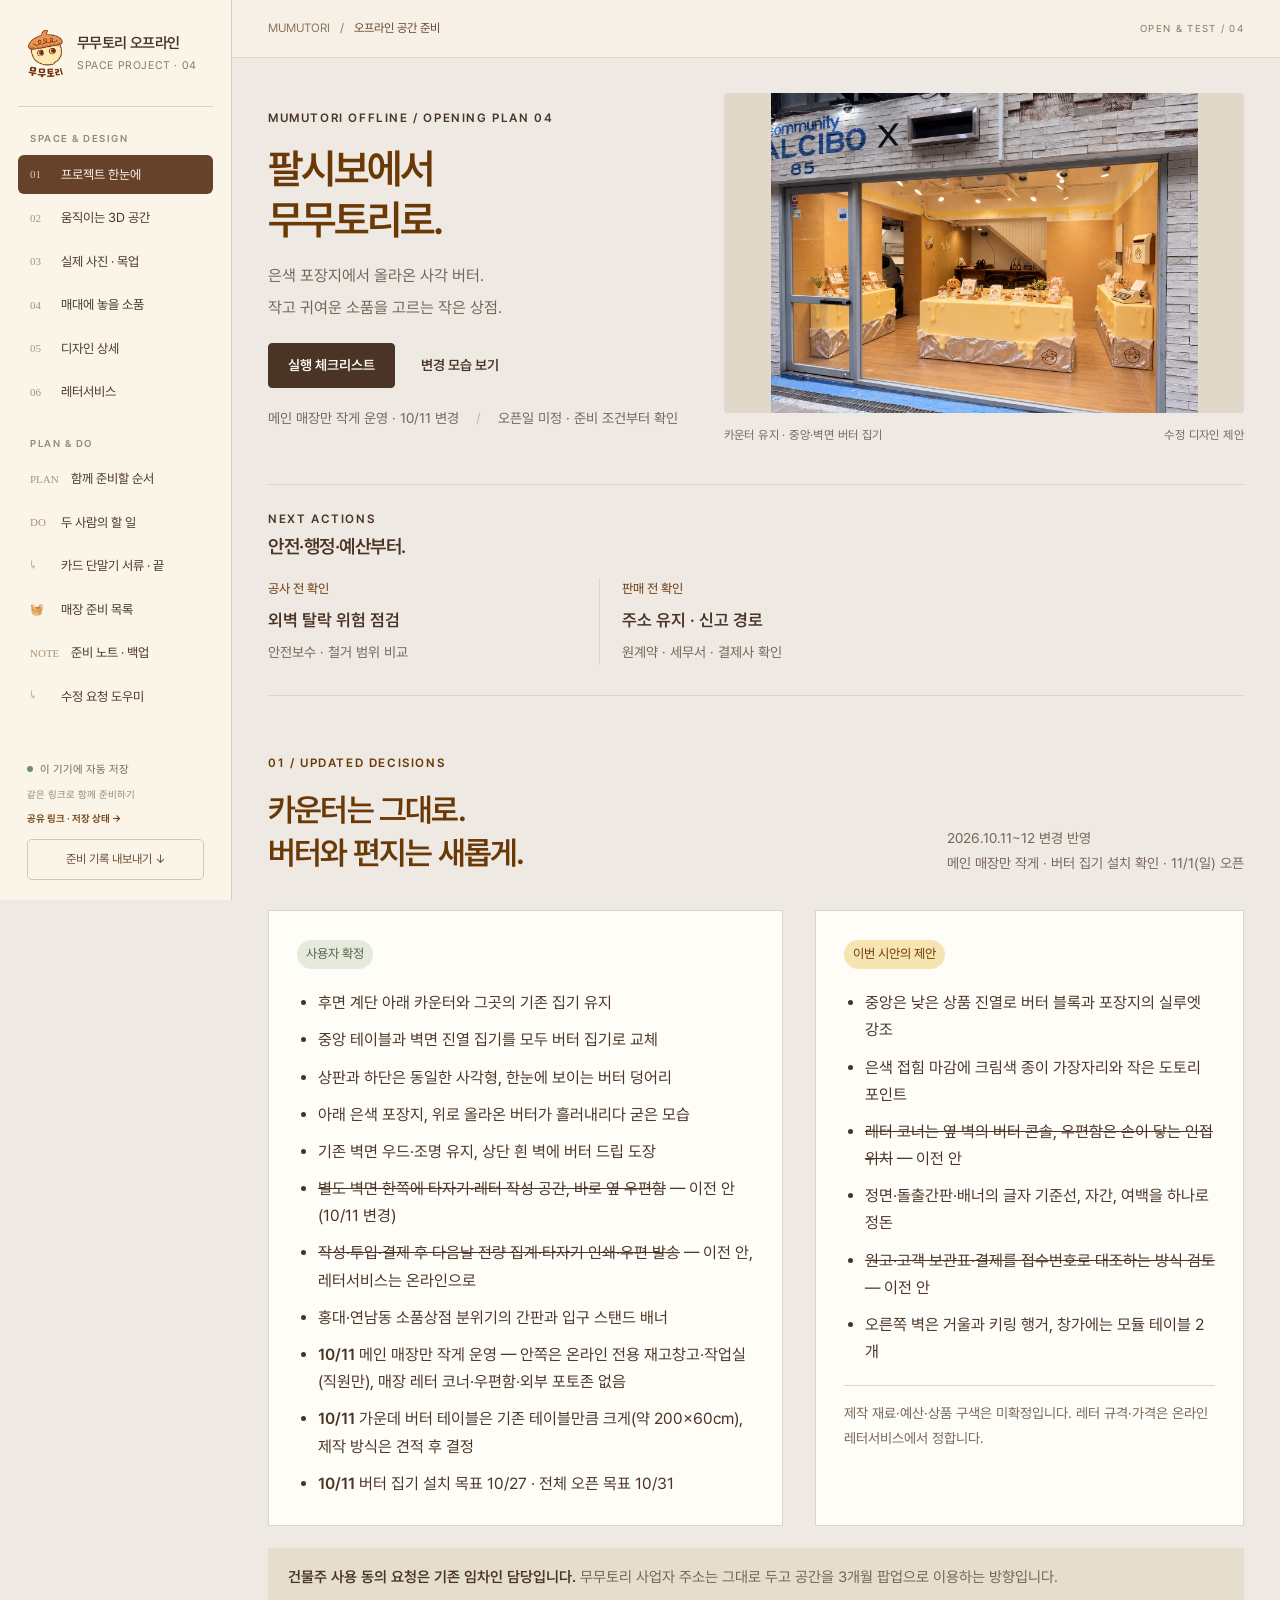
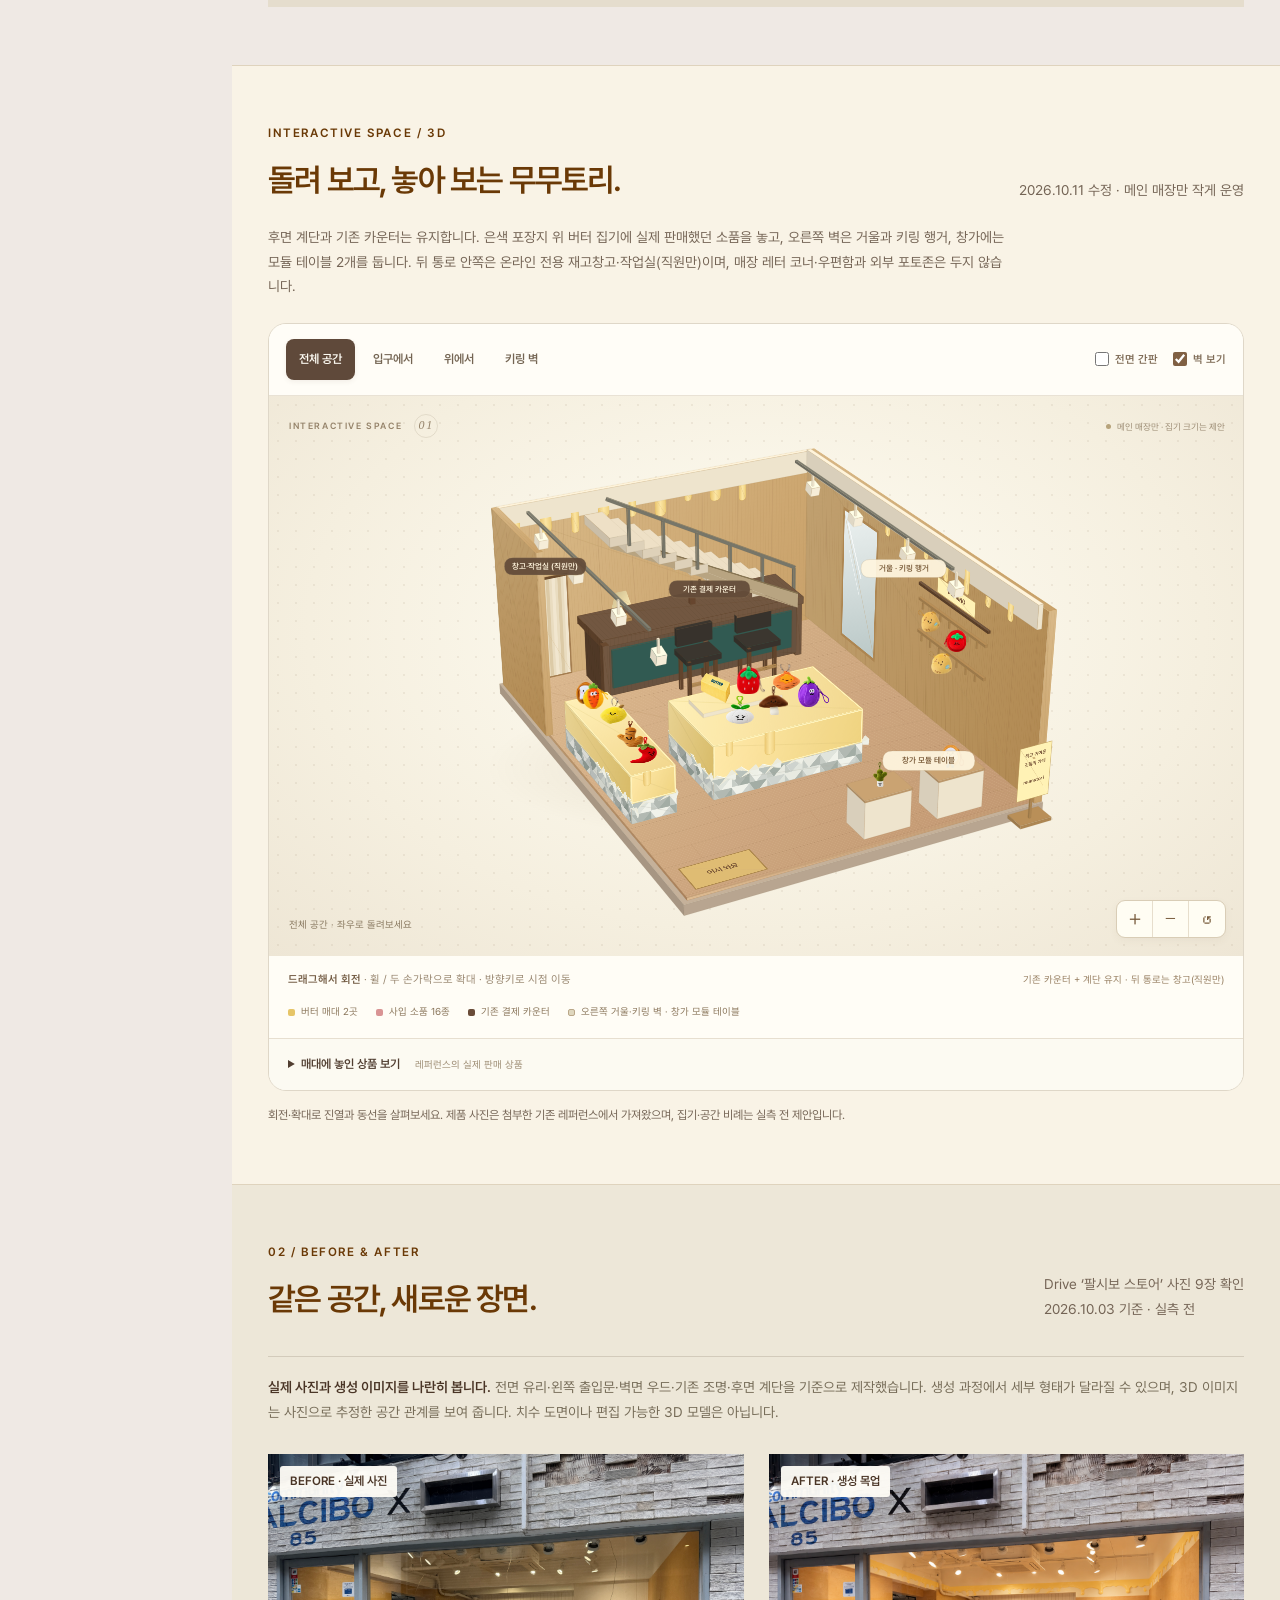
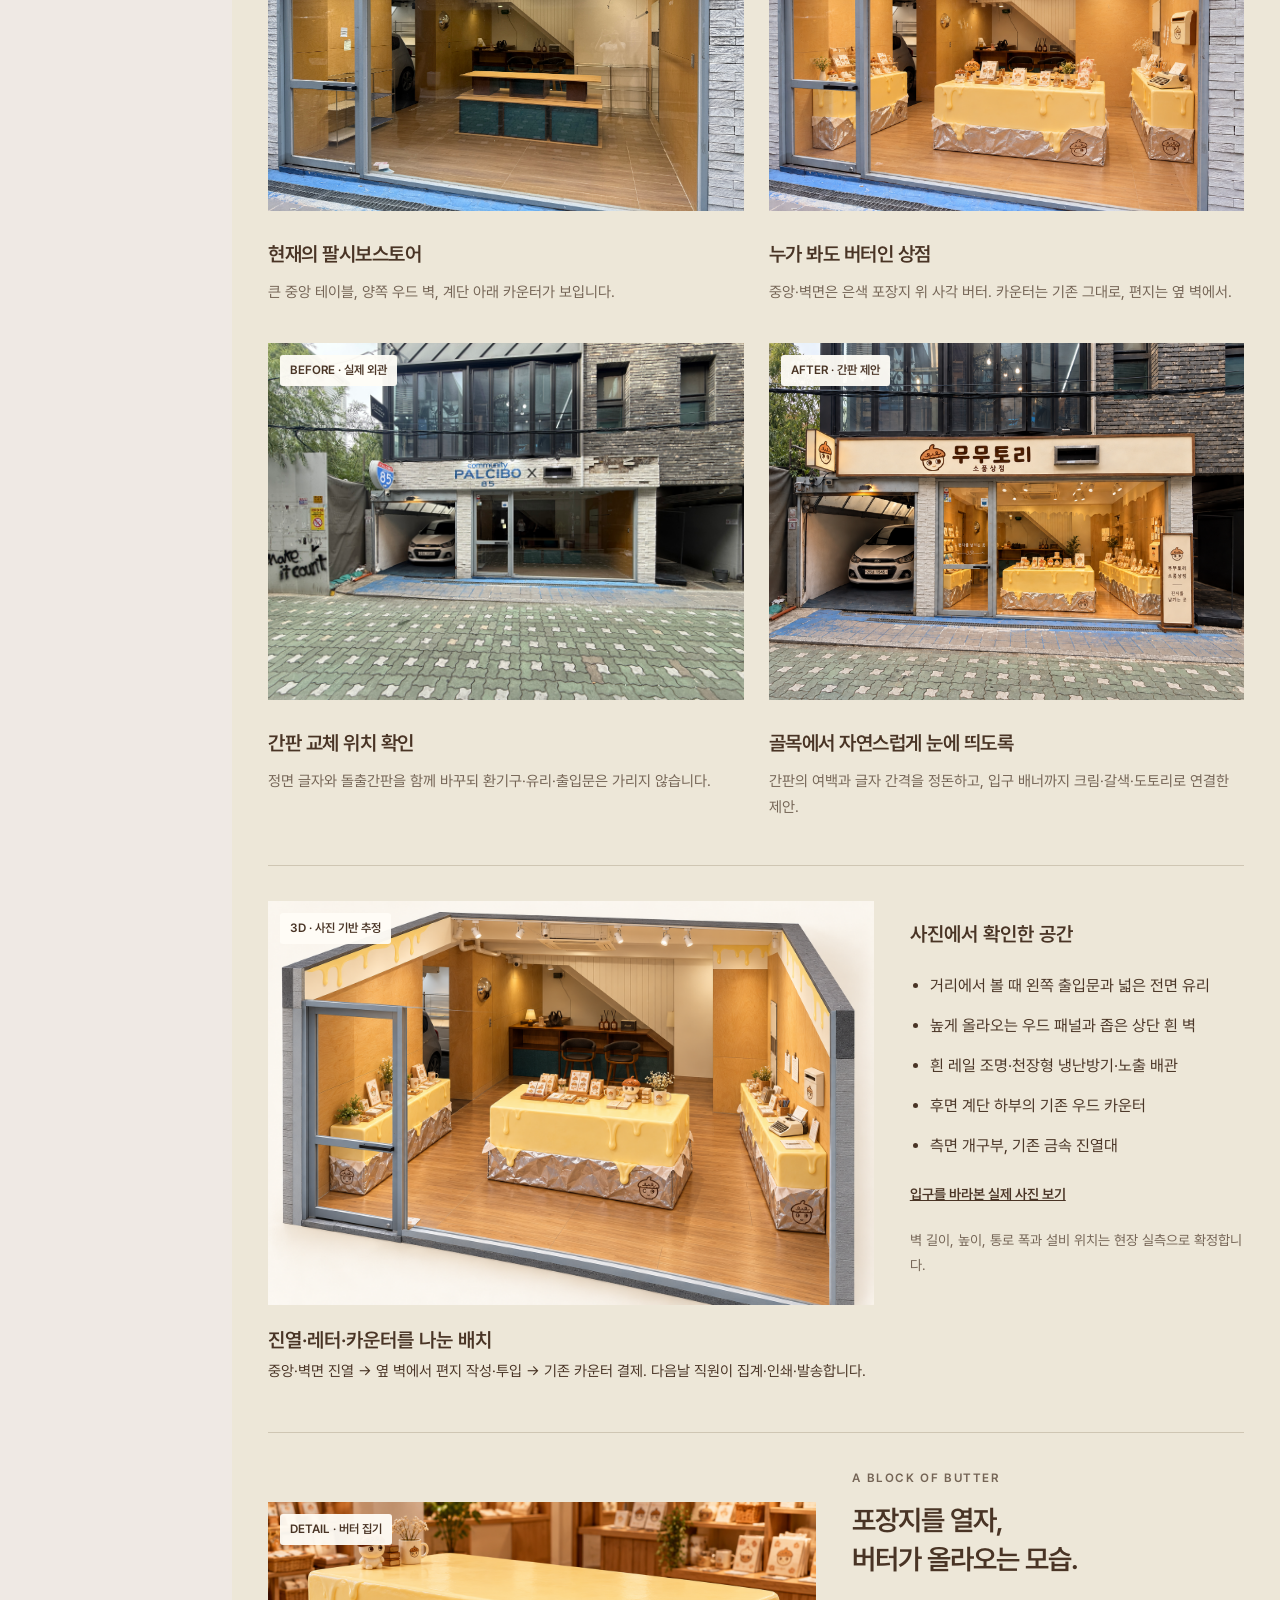
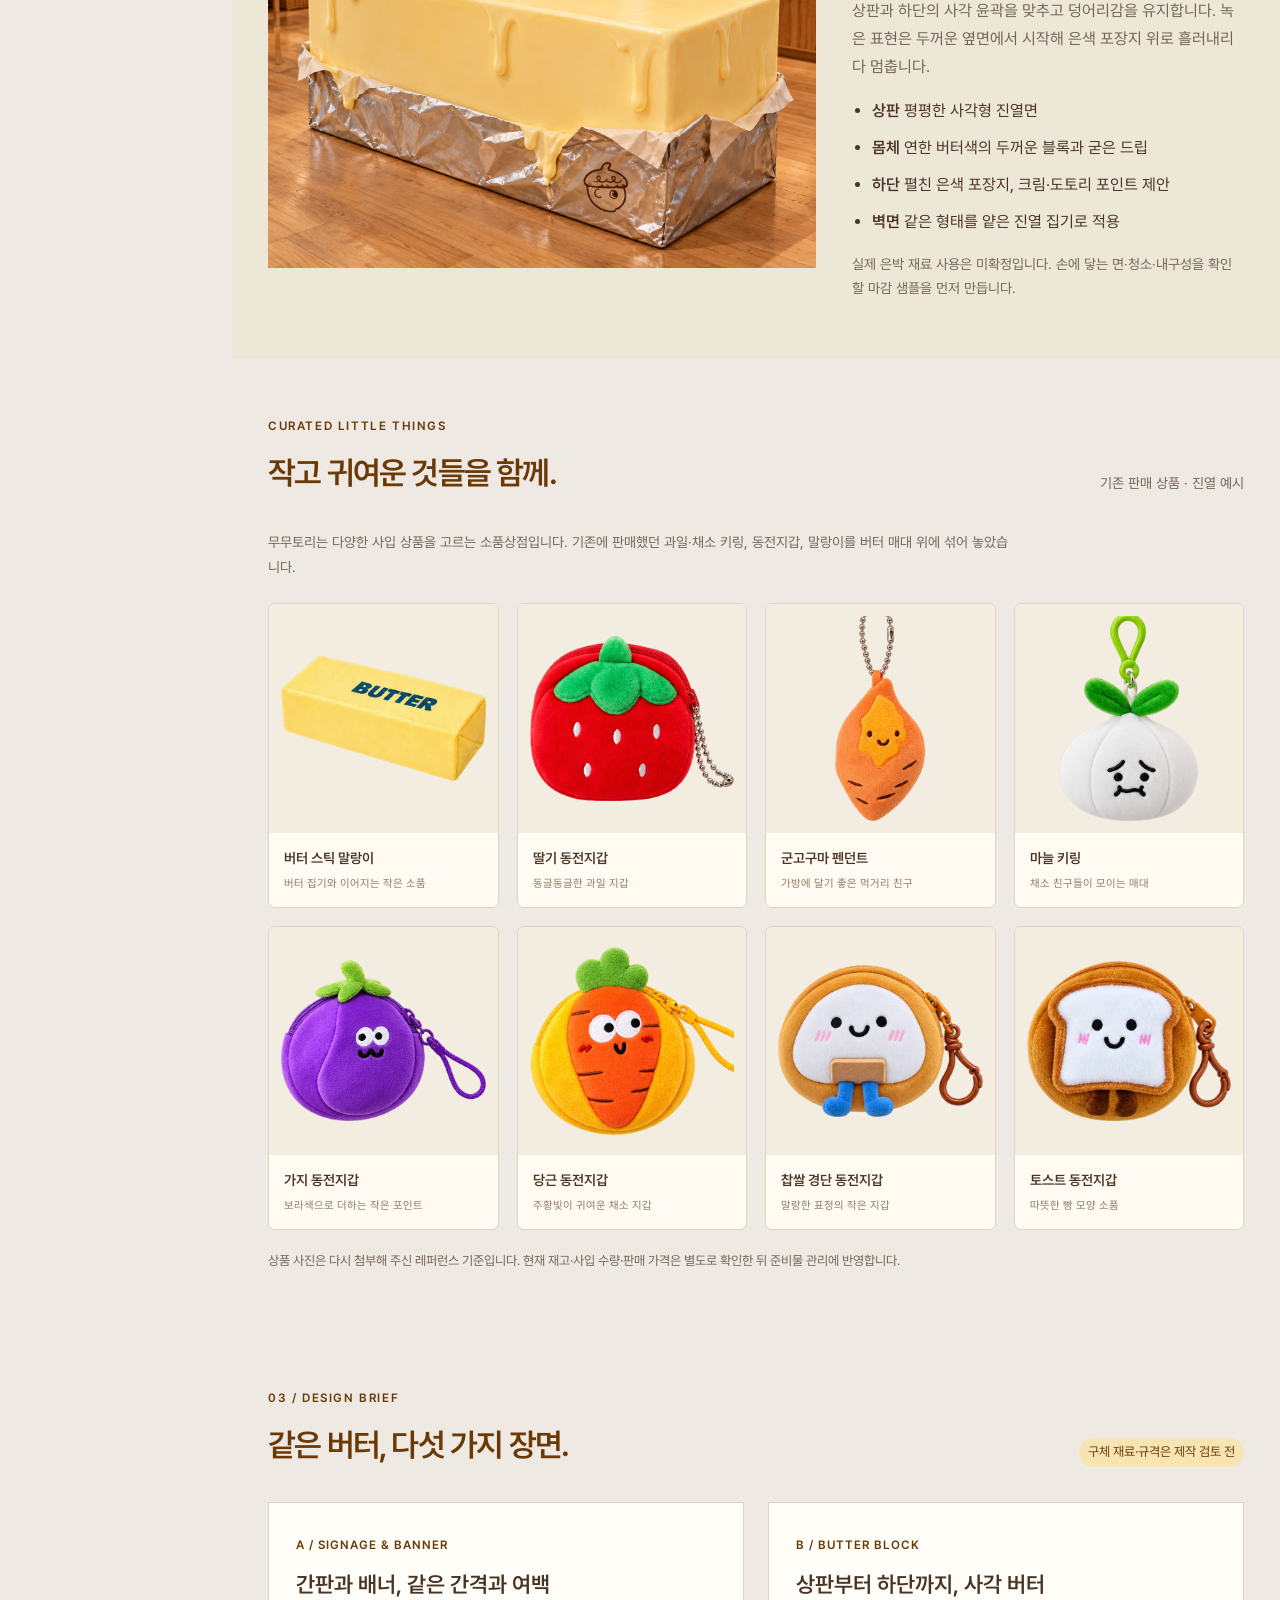
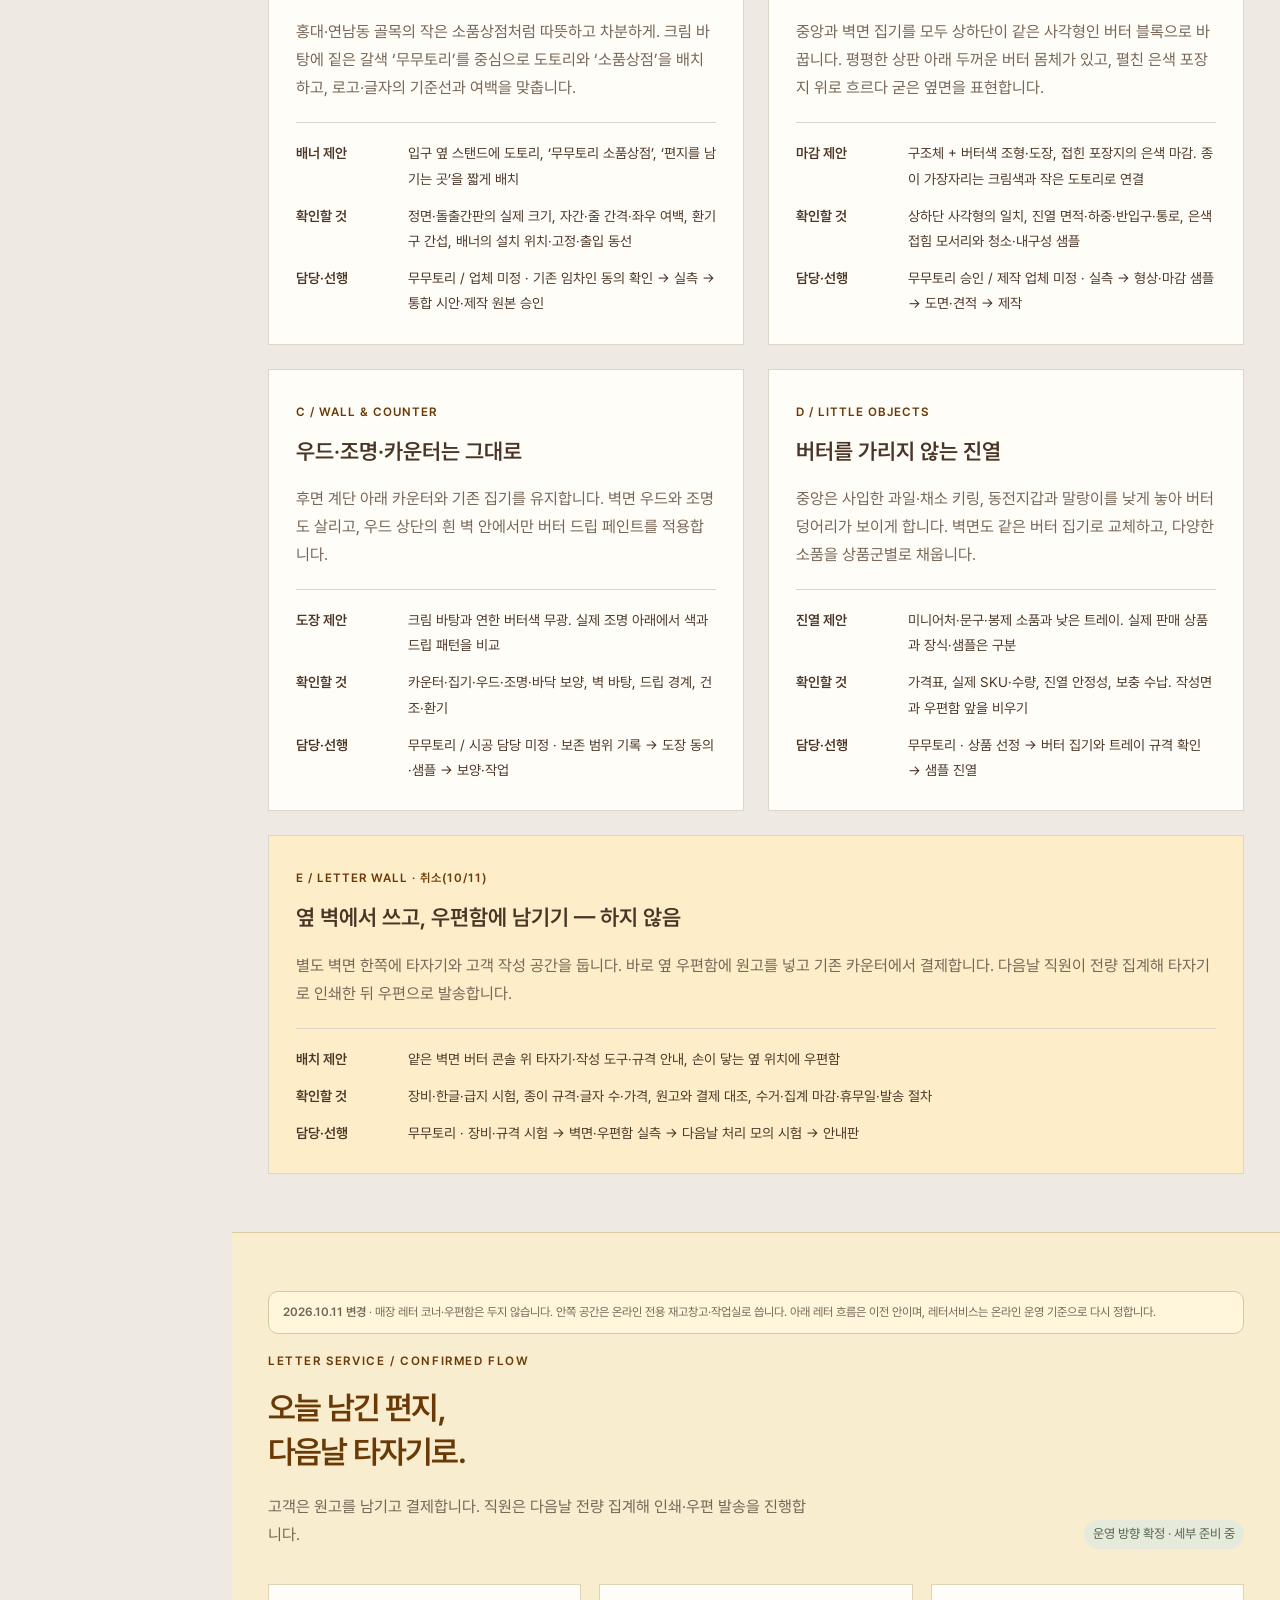
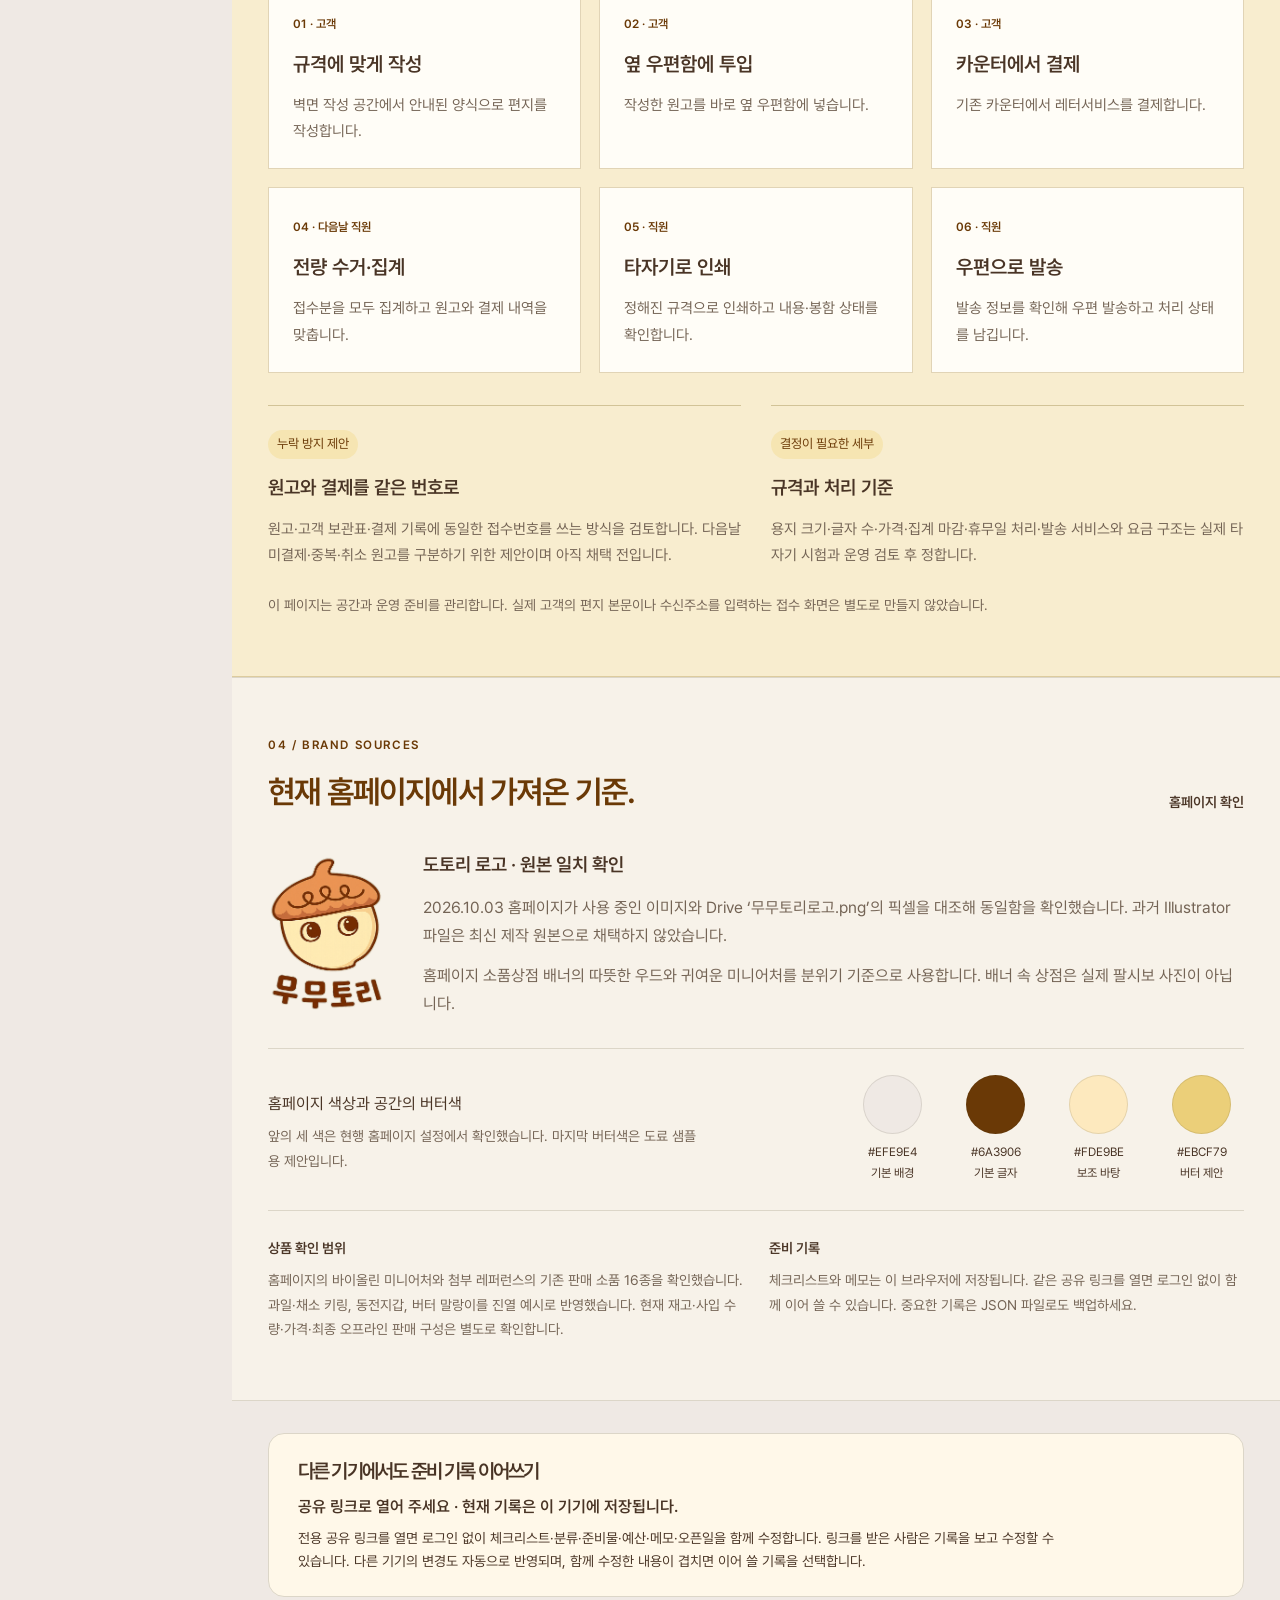
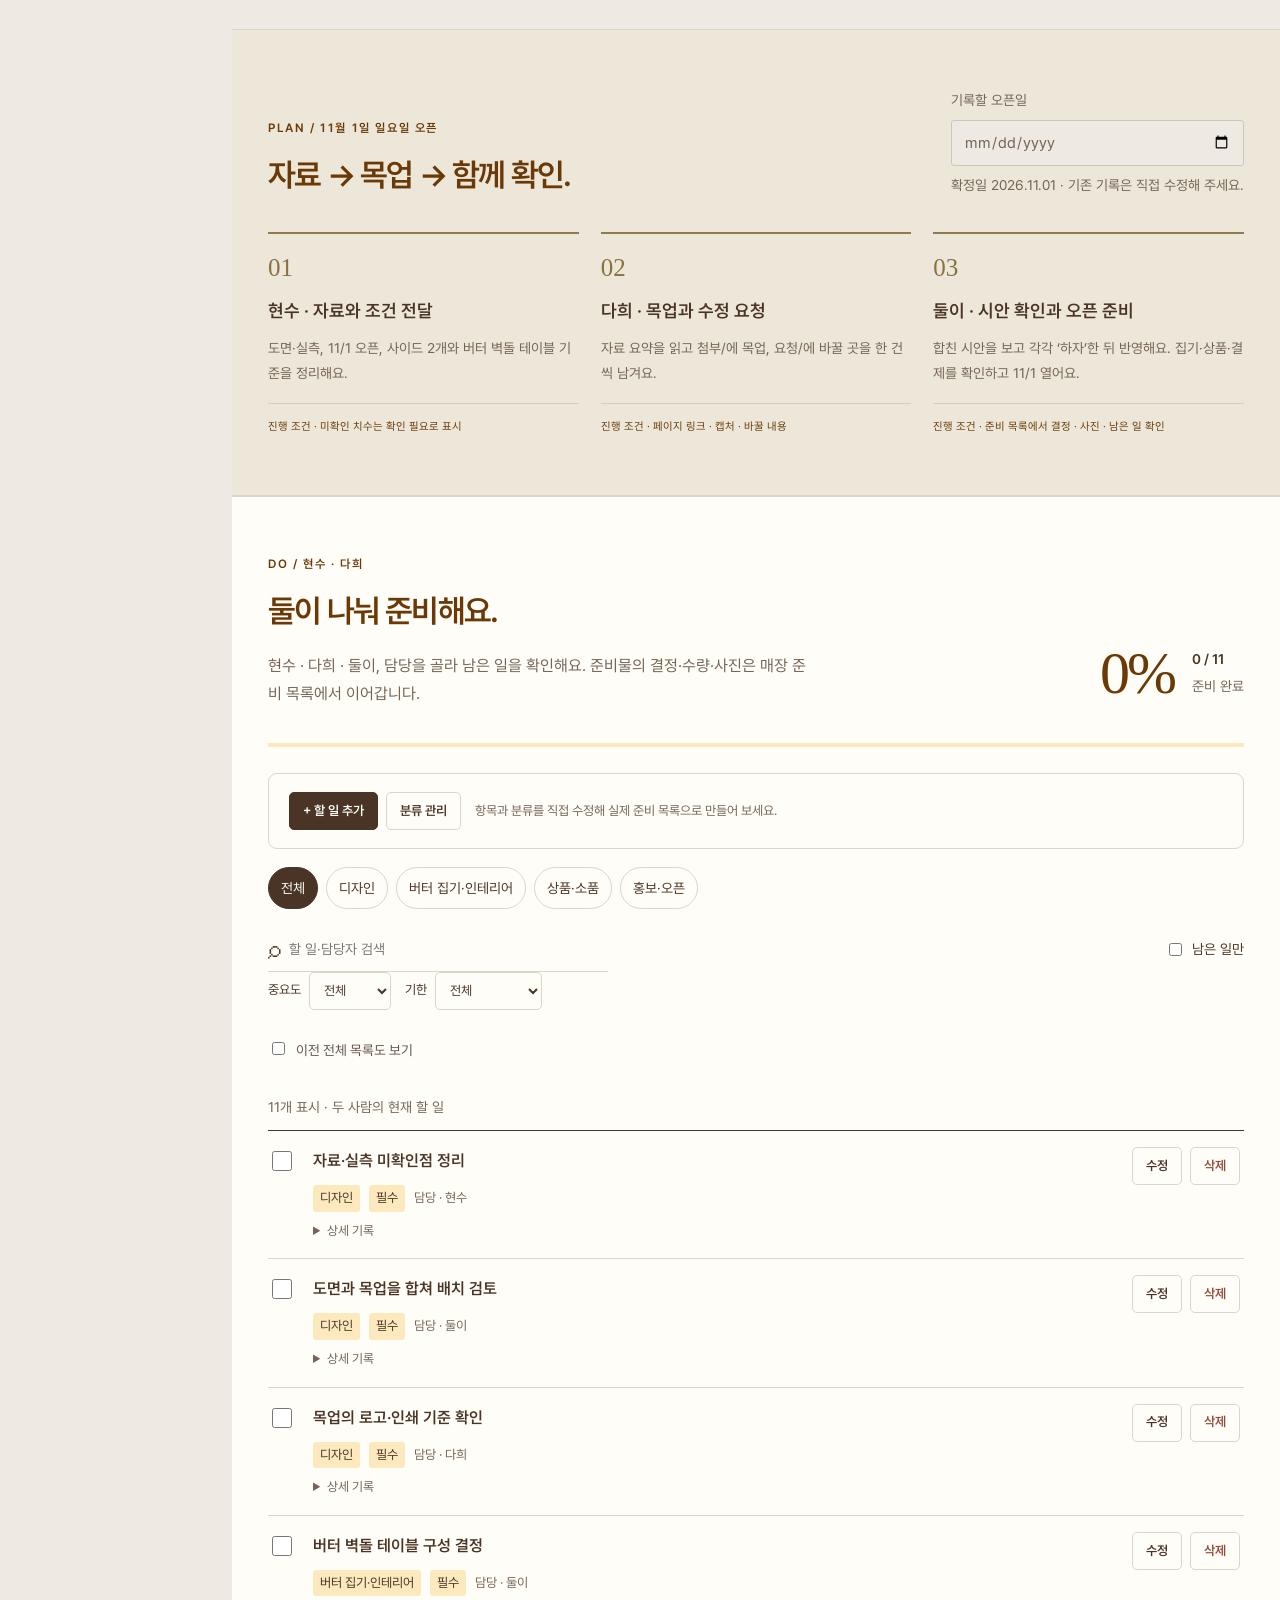
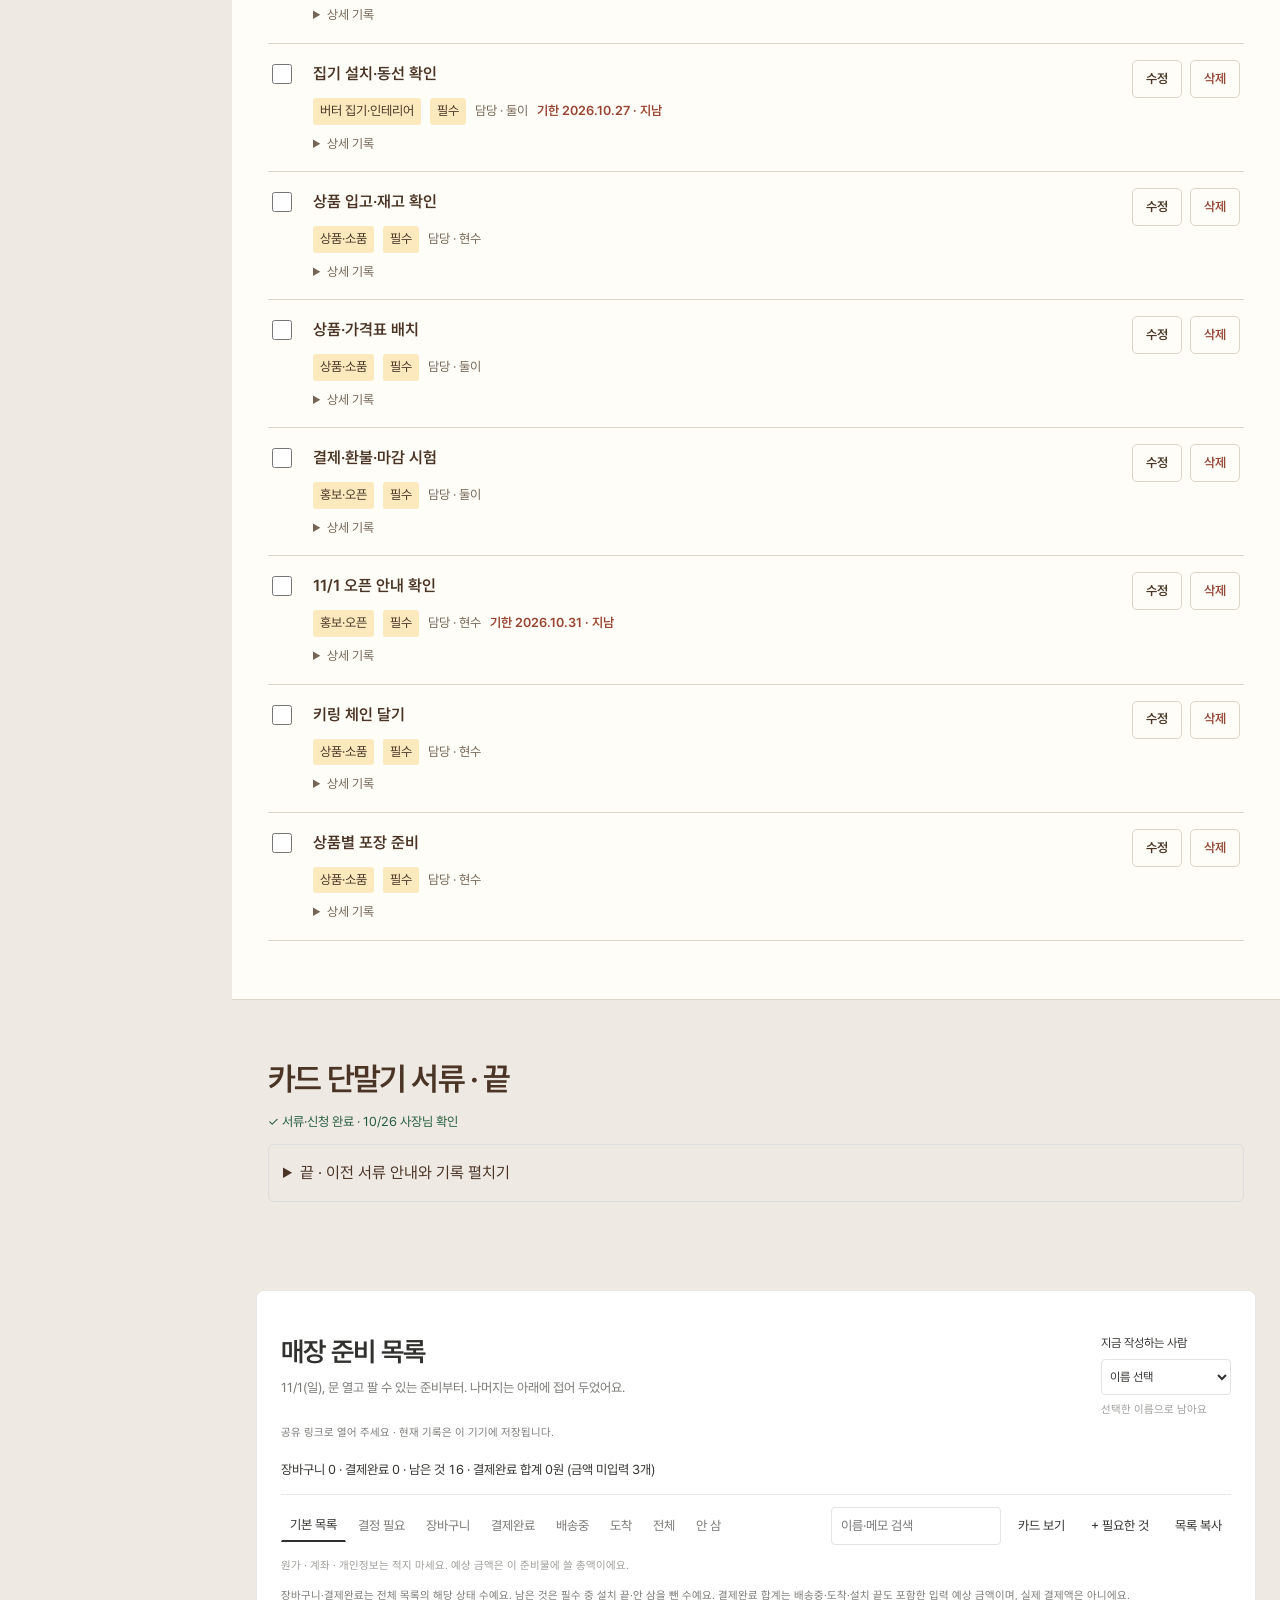
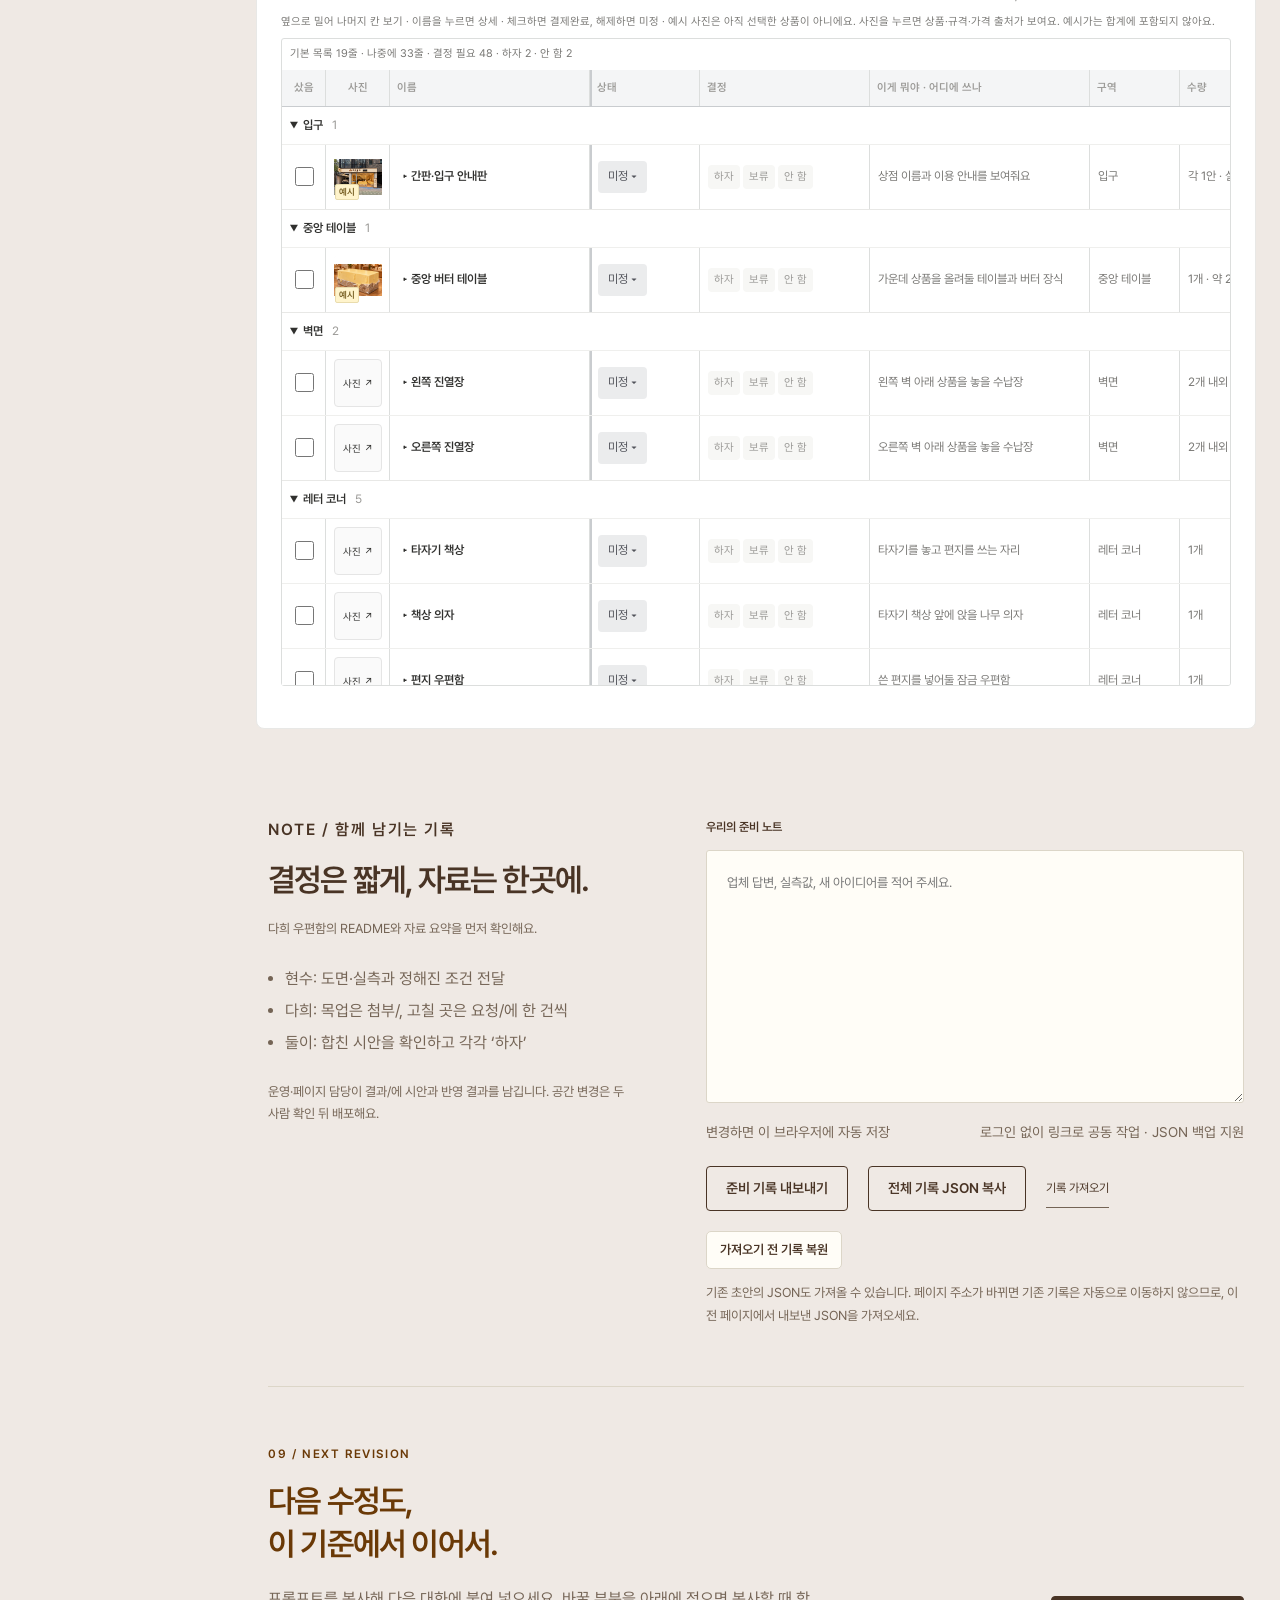
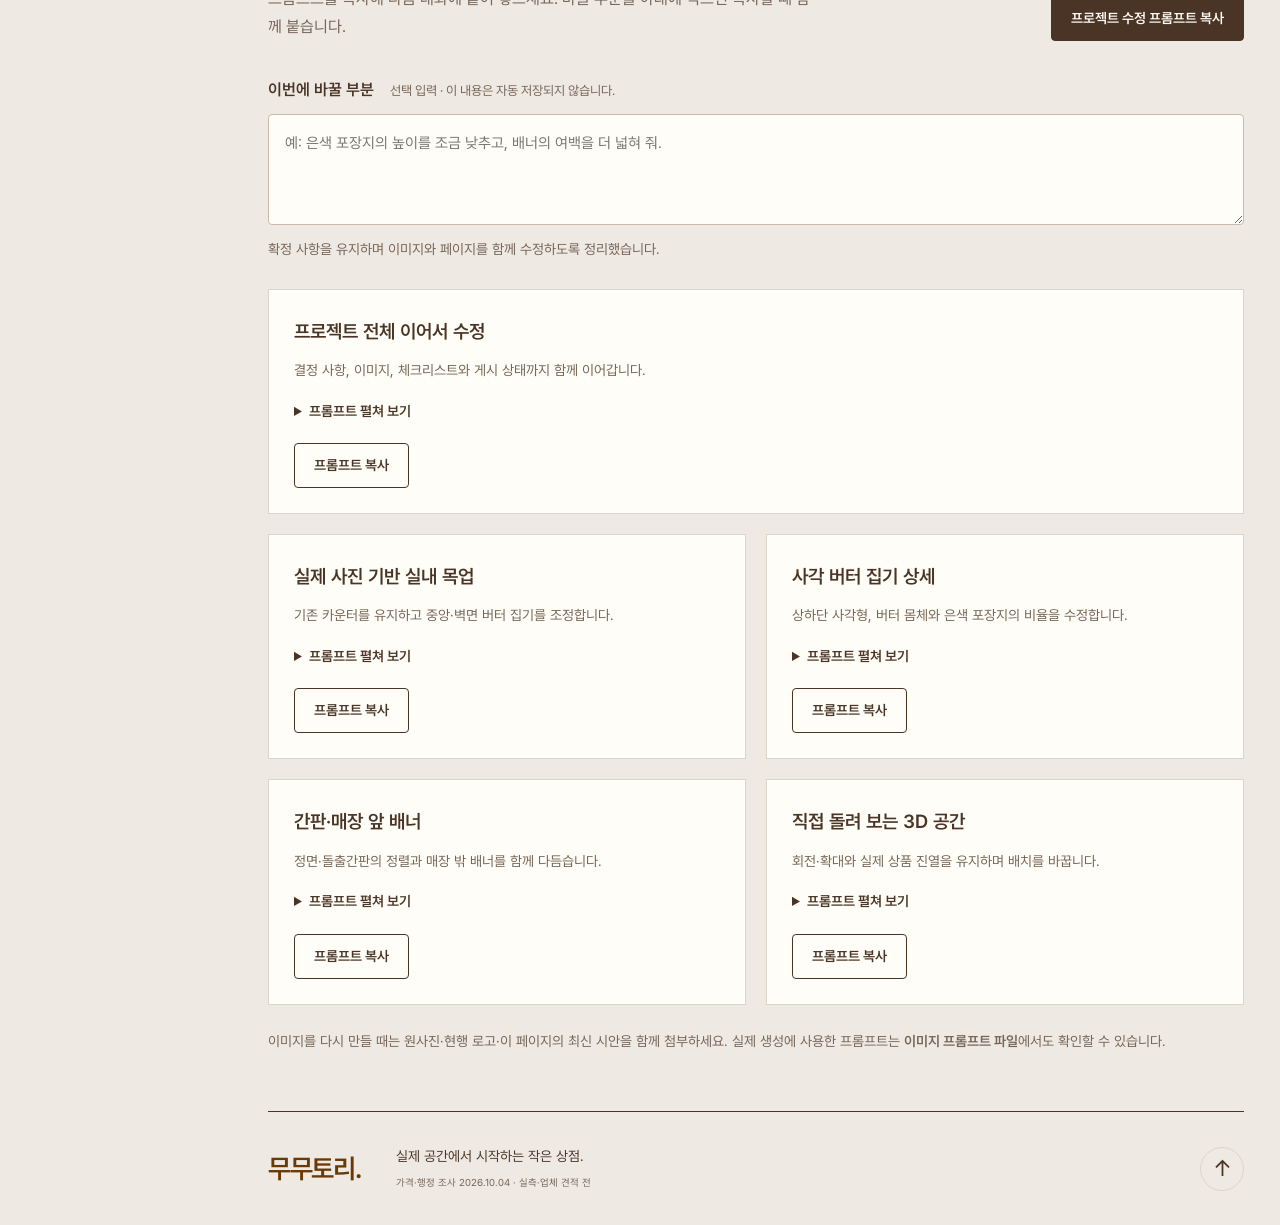
==== index.html @ 6b57e63b "Simplify offline PLAN and DO for Hyunsu and Dahee" ====
<!DOCTYPE html>

<html lang="ko"><head><meta charset="utf-8"/><meta name="referrer" content="no-referrer"/><meta content="width=device-width,initial-scale=1" name="viewport"/><meta content="noindex,nofollow" name="robots"/><meta content="#EFE9E4" name="theme-color"/><meta content="팔시보스토어에서 무무토리 소품상점으로. 실제 사진 기반 디자인, 실행 체크리스트와 준비물을 관리합니다." name="description"/><title>무무토리 오프라인 · 공간 준비 노트</title><link href="assets/brand-logo.png" rel="icon" type="image/png"/><link href="styles.css?v=twopeople1027" rel="stylesheet"/><link rel="stylesheet" href="navigation.css?v=design03b"/><link rel="stylesheet" href="checklist-editor.css?v=prep1026v2"/><link rel="stylesheet" href="store-3d.css?v=design04a"/><script defer="" src="navigation.js?v=share01"></script><script defer="" src="store-3d.js?v=design04a"></script><script defer="" src="project-data.js?v=twopeople1027"></script><link rel="stylesheet" href="budget.css?v=trial04"/><script defer="" src="cost-data.js?v=trial04b"></script><script defer="" src="budget-state.js?v=trial04"></script><script defer="" src="budget.js?v=trial04"></script><script defer="" src="firebase-config.js?v=cloud01"></script><script defer="" src="firebase-sync.js?v=palsibo1026"></script><script defer="" src="buylist-data.js?v=side1027"></script><script defer="" src="palsibo-migration.js?v=palsibo1026"></script><script defer="" src="buylist-state.js?v=buylinks1026"></script><script defer src="preparation-data.js?v=side1027"></script>
<script defer src="preparation-examples.js?v=prep1026v3examples"></script>
<script defer src="preparation-photos.js?v=prep1026v3"></script><script defer src="preparation-images.js?v=prep1026v3"></script><script defer src="preparation-state.js?v=prep1026v3examples"></script>
<script defer src="preparation-view.js?v=prep1026v3examples"></script>
<script defer src="two-person-plan.js?v=twopeople1027"></script><script defer="" src="app.js?v=twopeople1027"></script><script defer="True" src="revision-prompts.js?v=design03"></script><link rel="stylesheet" href="preparation.css?v=prep1026v2"/><link rel="stylesheet" href="preparation-grid.css?v=prep1026v3examples"/>
</head>
<body><a class="skip-link" href="#main">본문으로 이동</a>
<aside class="project-sidebar" id="project-sidebar" aria-label="프로젝트 목차"><button class="sidebar-close" type="button" data-close-nav>목차 닫기 ×</button><a class="sidebar-brand" href="#overview"><img src="assets/brand-logo.png" width="38" height="51" alt="무무토리"/><span><strong>무무토리 오프라인</strong><small>SPACE PROJECT · 04</small></span></a><nav aria-label="공간과 실행 메뉴"><p class="sidebar-section-label">SPACE &amp; DESIGN</p><div class="sidebar-nav"><a href="#overview"><span>01</span>프로젝트 한눈에</a><a href="#space3d"><span>02</span>움직이는 3D 공간</a><a href="#design"><span>03</span>실제 사진 · 목업</a><a href="#products"><span>04</span>매대에 놓을 소품</a><a href="#design-spec"><span>05</span>디자인 상세</a><a href="#letter-service"><span>06</span>레터서비스</a></div><p class="sidebar-section-label">PLAN &amp; DO</p><div class="sidebar-nav"><a href="#timeline"><span>PLAN</span>함께 준비할 순서</a><a href="#checklist"><span>DO</span>두 사람의 할 일</a><a href="#posdocs"><span>↳</span>카드 단말기 서류 · 끝</a><a href="#preparation"><span>🧺</span> 매장 준비 목록</a><a href="#notes"><span>NOTE</span>준비 노트 · 백업</a><a href="#revision-prompts"><span>↳</span>수정 요청 도우미</a></div></nav><div class="sidebar-bottom"><span class="sidebar-save">이 기기에 자동 저장</span><p>같은 링크로 함께 준비하기<br/><a class="sidebar-cloud-link" href="#cloud-sync">공유 링크 · 저장 상태 →</a></p><button type="button" data-export-records>준비 기록 내보내기 ↓</button></div></aside><button class="nav-backdrop" id="nav-backdrop" type="button" aria-label="목차 닫기" hidden></button><div class="mobile-project-header"><a href="#overview"><img src="assets/brand-logo.png" alt="" width="24" height="33"/>무무토리 공간 준비 노트</a><button type="button" id="menu-toggle" aria-controls="project-sidebar" aria-expanded="false">목차 ☰</button></div><header class="site-header"><div class="page-location">MUMUTORI <span>/</span> <strong>오프라인 공간 준비</strong></div><span class="edition">OPEN &amp; TEST / 04</span></header>
<main id="main" tabindex="-1">
<section aria-labelledby="hero-title" class="hero wrap" id="overview"><div class="hero-copy"><p class="eyebrow">MUMUTORI OFFLINE / OPENING PLAN 04</p><h1 id="hero-title">팔시보에서<br/>무무토리로.</h1><p class="hero-description">은색 포장지에서 올라온 사각 버터.<br/>작고 귀여운 소품을 고르는 작은 상점.</p><div class="hero-actions"><a class="button primary" href="#checklist">실행 체크리스트</a><a class="text-link" href="#design">변경 모습 보기</a></div><div class="hero-bottom"><span>메인 매장만 작게 운영 · 10/11 변경</span><span class="hero-divider">/</span><span id="opening-label">오픈일 미정</span></div></div><figure class="hero-figure"><button aria-label="실사 목업 확대" class="image-button" data-caption="수정 생성 목업 · 후면 계단 아래 카운터·기존 집기는 유지하고 중앙·벽면을 사각 버터 집기로 교체합니다. 은색 포장지와 굳은 드립, 별도 옆 벽의 타자기·작성 공간·우편함을 반영한 제안입니다. 실측 설계가 아닙니다." data-image="assets/mumutori-interior-v2.png" type="button"><img alt="기존 카운터를 보존하고 은색 포장지 위 사각 버터 집기와 벽면 레터·우편함을 배치한 실내 수정 목업" fetchpriority="high" height="1086" src="assets/mumutori-interior-v2.png" width="1448"/></button><figcaption><span>카운터 유지 · 중앙·벽면 버터 집기</span><span>수정 디자인 제안</span></figcaption></figure></section>
<section aria-label="지금 먼저 할 일" class="wrap next-actions"><div><p class="eyebrow">NEXT ACTIONS</p><h2>안전·행정·예산부터.</h2></div><a href="#task-exterior-01"><span class="mini-label">공사 전 확인</span><strong>외벽 탈락 위험 점검</strong><span>안전보수 · 철거 범위 비교</span></a><a href="#task-admin-01"><span class="mini-label">판매 전 확인</span><strong>주소 유지 · 신고 경로</strong><span>원계약 · 세무서 · 결제사 확인</span></a></section>
<section aria-labelledby="vision-title" class="section wrap" id="vision"><div class="heading-row"><div class="section-heading"><p class="eyebrow">01 / UPDATED DECISIONS</p><h2 id="vision-title">카운터는 그대로.<br/>버터와 편지는 새롭게.</h2></div><p class="section-side">2026.10.11~12 변경 반영<br/>메인 매장만 작게 · 버터 집기 설치 확인 · 11/1(일) 오픈</p></div><div class="decision-grid"><article><span class="pill confirmed">사용자 확정</span><ul class="decision-list"><li>후면 계단 아래 카운터와 그곳의 기존 집기 유지</li><li>중앙 테이블과 벽면 진열 집기를 모두 버터 집기로 교체</li><li>상판과 하단은 동일한 사각형, 한눈에 보이는 버터 덩어리</li><li>아래 은색 포장지, 위로 올라온 버터가 흘러내리다 굳은 모습</li><li>기존 벽면 우드·조명 유지, 상단 흰 벽에 버터 드립 도장</li><li><s>별도 벽면 한쪽에 타자기·레터 작성 공간, 바로 옆 우편함</s> — 이전 안(10/11 변경)</li><li><s>작성·투입·결제 후 다음날 전량 집계·타자기 인쇄·우편 발송</s> — 이전 안, 레터서비스는 온라인으로</li><li>홍대·연남동 소품상점 분위기의 간판과 입구 스탠드 배너</li><li><strong>10/11</strong> 메인 매장만 작게 운영 — 안쪽은 온라인 전용 재고창고·작업실(직원만), 매장 레터 코너·우편함·외부 포토존 없음</li><li><strong>10/11</strong> 가운데 버터 테이블은 기존 테이블만큼 크게(약 200×60cm), 제작 방식은 견적 후 결정</li><li><strong>10/11</strong> 버터 집기 설치 목표 10/27 · 전체 오픈 목표 10/31</li></ul></article><article><span class="pill proposed">이번 시안의 제안</span><ul class="decision-list"><li>중앙은 낮은 상품 진열로 버터 블록과 포장지의 실루엣 강조</li><li>은색 접힘 마감에 크림색 종이 가장자리와 작은 도토리 포인트</li><li><s>레터 코너는 옆 벽의 버터 콘솔, 우편함은 손이 닿는 인접 위치</s> — 이전 안</li><li>정면·돌출간판·배너의 글자 기준선, 자간, 여백을 하나로 정돈</li><li><s>원고·고객 보관표·결제를 접수번호로 대조하는 방식 검토</s> — 이전 안</li><li>오른쪽 벽은 거울과 키링 행거, 창가에는 모듈 테이블 2개</li></ul><p class="decision-foot">제작 재료·예산·상품 구색은 미확정입니다. 레터 규격·가격은 온라인 레터서비스에서 정합니다.</p></article></div><div class="role-note"><p><strong>건물주 사용 동의 요청은 기존 임차인 담당입니다.</strong> 무무토리 사업자 주소는 그대로 두고 공간을 3개월 팝업으로 이용하는 방향입니다.</p></div></section>
<section class="space3d-section" id="space3d" aria-labelledby="space3d-title"><div class="section wrap"><div class="heading-row"><div class="section-heading"><p class="eyebrow">INTERACTIVE SPACE / 3D</p><h2 id="space3d-title">돌려 보고, 놓아 보는 무무토리.</h2></div><span class="section-side">2026.10.11 수정 · 메인 매장만 작게 운영</span></div><p class="space3d-intro">후면 계단과 기존 카운터는 유지합니다. 은색 포장지 위 버터 집기에 실제 판매했던 소품을 놓고, 오른쪽 벽은 거울과 키링 행거, 창가에는 모듈 테이블 2개를 둡니다. 뒤 통로 안쪽은 온라인 전용 재고창고·작업실(직원만)이며, 매장 레터 코너·우편함과 외부 포토존은 두지 않습니다.</p><div id="store-3d"></div><noscript><p>움직이는 공간 보기는 JavaScript가 필요합니다. 아래 사진과 목업에서도 배치를 확인할 수 있습니다.</p></noscript><p class="space3d-caption">회전·확대로 진열과 동선을 살펴보세요. 제품 사진은 첨부한 기존 레퍼런스에서 가져왔으며, 집기·공간 비례는 실측 전 제안입니다.</p></div></section><section aria-labelledby="design-title" class="design-section" id="design"><div class="wrap section"><div class="heading-row"><div class="section-heading"><p class="eyebrow">02 / BEFORE &amp; AFTER</p><h2 id="design-title">같은 공간, 새로운 장면.</h2></div><p class="section-side">Drive ‘팔시보 스토어’ 사진 9장 확인<br/>2026.10.03 기준 · 실측 전</p></div><div class="source-note"><p><strong>실제 사진과 생성 이미지를 나란히 봅니다.</strong> 전면 유리·왼쪽 출입문·벽면 우드·기존 조명·후면 계단을 기준으로 제작했습니다. 생성 과정에서 세부 형태가 달라질 수 있으며, 3D 이미지는 사진으로 추정한 공간 관계를 보여 줍니다. 치수 도면이나 편집 가능한 3D 모델은 아닙니다.</p></div>
<div class="design-grid"><figure><button aria-label="실제 내부 사진 확대" class="image-button" data-caption="실제 사진 · 실제 매장 사진. 중앙 테이블, 후면 계단·카운터, 우드와 조명 보존 범위의 기준 사진." data-image="assets/store-inside.jpg" type="button"><img alt="현재 팔시보 매장의 내부와 기존 중앙 테이블" height="1368" loading="lazy" src="assets/store-inside.jpg" width="1824"/><span class="image-label">BEFORE · 실제 사진</span></button><figcaption><h3>현재의 팔시보스토어</h3><p>큰 중앙 테이블, 양쪽 우드 벽, 계단 아래 카운터가 보입니다.</p></figcaption></figure><figure><button aria-label="변경 실사 목업 확대" class="image-button" data-caption="수정 생성 목업 · 후면 계단 아래 카운터·기존 집기는 유지하고 중앙·벽면을 사각 버터 집기로 교체합니다. 은색 포장지와 굳은 드립, 별도 옆 벽의 타자기·작성 공간·우편함을 반영한 제안입니다. 실측 설계가 아닙니다." data-image="assets/mumutori-interior-v2.png" type="button"><img alt="기존 카운터를 보존하고 은색 포장지 위 사각 버터 집기와 벽면 레터·우편함을 배치한 실내 수정 목업" height="1086" loading="lazy" src="assets/mumutori-interior-v2.png" width="1448"/><span class="image-label">AFTER · 생성 목업</span></button><figcaption><h3>누가 봐도 버터인 상점</h3><p>중앙·벽면은 은색 포장지 위 사각 버터. 카운터는 기존 그대로, 편지는 옆 벽에서.</p></figcaption></figure></div>
<div class="design-grid second-row"><figure><button aria-label="실제 외관 사진 확대" class="image-button" data-caption="실제 정면 사진 · 실제 매장 사진. 출입문·유리·외벽·환기구는 현 상태를 기준으로 간판 설치 범위를 검토합니다." data-image="assets/store-front.jpg" type="button"><img alt="팔시보의 정면 간판과 유리 출입구" height="1368" loading="lazy" src="assets/store-front.jpg" width="1824"/><span class="image-label">BEFORE · 실제 외관</span></button><figcaption><h3>간판 교체 위치 확인</h3><p>정면 글자와 돌출간판을 함께 바꾸되 환기구·유리·출입문은 가리지 않습니다.</p></figcaption></figure><figure><button aria-label="간판 변경 목업 확대" class="image-button" data-caption="수정 외관 생성 목업 · 홍대·연남동 소품상점 분위기에 맞춘 무무토리 간판과 입구 스탠드 배너 제안. 글자·로고의 최종 제작은 현행 원본과 실측 규격으로 다시 정렬합니다." data-image="assets/mumutori-exterior-v2.png" type="button"><img alt="무무토리 간판의 여백과 정렬을 맞추고 입구 스탠드 배너를 둔 외관 수정 제안" height="1024" loading="lazy" src="assets/mumutori-exterior-v2.png" width="1536"/><span class="image-label">AFTER · 간판 제안</span></button><figcaption><h3>골목에서 자연스럽게 눈에 띄도록</h3><p>간판의 여백과 글자 간격을 정돈하고, 입구 배너까지 크림·갈색·도토리로 연결한 제안.</p></figcaption></figure></div>
<div class="spatial-grid"><figure><button aria-label="3D 이미지 확대" class="image-button" data-caption="사진 기반 3D 생성 제안 · 후면 카운터 보존, 중앙·벽면 사각 버터 집기, 은색 포장지, 별도 벽면 레터·우편함을 반영합니다. 보이지 않는 면과 비례는 추정이며 시공 도면이 아닙니다." data-image="assets/mumutori-3d-v2.png" type="button"><img alt="카운터와 계단을 유지하며 중앙·벽면 버터 집기와 별도 레터 코너를 배치한 3D 수정 제안" height="1024" loading="lazy" src="assets/mumutori-3d-v2.png" width="1536"/><span class="image-label">3D · 사진 기반 추정</span></button><figcaption><h3>진열·레터·카운터를 나눈 배치</h3><p>중앙·벽면 진열 → 옆 벽에서 편지 작성·투입 → 기존 카운터 결제. 다음날 직원이 집계·인쇄·발송합니다.</p></figcaption></figure><div class="spatial-notes"><h3>사진에서 확인한 공간</h3><ul><li>거리에서 볼 때 왼쪽 출입문과 넓은 전면 유리</li><li>높게 올라오는 우드 패널과 좁은 상단 흰 벽</li><li>흰 레일 조명·천장형 냉난방기·노출 배관</li><li>후면 계단 하부의 기존 우드 카운터</li><li>측면 개구부, 기존 금속 진열대</li></ul><button class="text-link" data-caption="실제 역방향 사진 · 실제 매장 사진. 내부에서 전면을 본 사진. 우드 상단 흰 벽과 조명 높이를 실측할 때 참고합니다." data-image="assets/store-reverse.jpg" type="button">입구를 바라본 실제 사진 보기</button><p class="small-note">벽 길이, 높이, 통로 폭과 설비 위치는 현장 실측으로 확정합니다.</p></div></div><div class="butter-detail"><figure><button aria-label="사각 버터 집기 상세 확대" class="image-button" data-caption="버터 집기 상세 생성 제안 · 상판·하단 동일 사각형의 버터 블록, 아래에서 펼쳐지는 은색 포장지와 옆면의 굳은 드립. 재료·치수·하중은 제작 검토 전입니다." data-image="assets/mumutori-butter-table-v2.png" type="button"><img alt="은색 포장지에서 올라온 사각 버터 블록 테이블의 상세 제안" height="1024" loading="lazy" src="assets/mumutori-butter-table-v2.png" width="1536"/><span class="image-label">DETAIL · 버터 집기</span></button></figure><div><p class="eyebrow">A BLOCK OF BUTTER</p><h3>포장지를 열자,<br/>버터가 올라오는 모습.</h3><p>상판과 하단의 사각 윤곽을 맞추고 덩어리감을 유지합니다. 녹은 표현은 두꺼운 옆면에서 시작해 은색 포장지 위로 흘러내리다 멈춥니다.</p><ul><li><strong>상판</strong> 평평한 사각형 진열면</li><li><strong>몸체</strong> 연한 버터색의 두꺼운 블록과 굳은 드립</li><li><strong>하단</strong> 펼친 은색 포장지, 크림·도토리 포인트 제안</li><li><strong>벽면</strong> 같은 형태를 얕은 진열 집기로 적용</li></ul><p class="small-note">실제 은박 재료 사용은 미확정입니다. 손에 닿는 면·청소·내구성을 확인할 마감 샘플을 먼저 만듭니다.</p></div></div></div></section>
<section class="section wrap" id="products" aria-labelledby="products-title"><div class="heading-row"><div class="section-heading"><p class="eyebrow">CURATED LITTLE THINGS</p><h2 id="products-title">작고 귀여운 것들을 함께.</h2></div><span class="section-side">기존 판매 상품 · 진열 예시</span></div><p class="space3d-intro">무무토리는 다양한 사입 상품을 고르는 소품상점입니다. 기존에 판매했던 과일·채소 키링, 동전지갑, 말랑이를 버터 매대 위에 섞어 놓았습니다.</p><div class="product-gallery"><figure class="product-card"><img src="assets/products/ref-43.webp" alt="버터 스틱 말랑이" width="240" height="240" loading="lazy"/><figcaption>버터 스틱 말랑이<small>버터 집기와 이어지는 작은 소품</small></figcaption></figure><figure class="product-card"><img src="assets/products/ref-44.webp" alt="딸기 동전지갑" width="240" height="240" loading="lazy"/><figcaption>딸기 동전지갑<small>동글동글한 과일 지갑</small></figcaption></figure><figure class="product-card"><img src="assets/products/ref-45.webp" alt="군고구마 펜던트" width="240" height="240" loading="lazy"/><figcaption>군고구마 펜던트<small>가방에 달기 좋은 먹거리 친구</small></figcaption></figure><figure class="product-card"><img src="assets/products/ref-46.webp" alt="마늘 키링" width="240" height="240" loading="lazy"/><figcaption>마늘 키링<small>채소 친구들이 모이는 매대</small></figcaption></figure><figure class="product-card"><img src="assets/products/ref-48.webp" alt="가지 동전지갑" width="240" height="240" loading="lazy"/><figcaption>가지 동전지갑<small>보라색으로 더하는 작은 포인트</small></figcaption></figure><figure class="product-card"><img src="assets/products/ref-49.webp" alt="당근 동전지갑" width="240" height="240" loading="lazy"/><figcaption>당근 동전지갑<small>주황빛이 귀여운 채소 지갑</small></figcaption></figure><figure class="product-card"><img src="assets/products/ref-56.webp" alt="찹쌀 경단 동전지갑" width="240" height="240" loading="lazy"/><figcaption>찹쌀 경단 동전지갑<small>말랑한 표정의 작은 지갑</small></figcaption></figure><figure class="product-card"><img src="assets/products/ref-57.webp" alt="토스트 동전지갑" width="240" height="240" loading="lazy"/><figcaption>토스트 동전지갑<small>따뜻한 빵 모양 소품</small></figcaption></figure></div><p class="products-note">상품 사진은 다시 첨부해 주신 레퍼런스 기준입니다. 현재 재고·사입 수량·판매 가격은 별도로 확인한 뒤 준비물 관리에 반영합니다.</p></section><section aria-labelledby="spec-title" class="section wrap" id="design-spec"><div class="heading-row"><div class="section-heading"><p class="eyebrow">03 / DESIGN BRIEF</p><h2 id="spec-title">같은 버터, 다섯 가지 장면.</h2></div><span class="pill proposed">구체 재료·규격은 제작 검토 전</span></div><div class="spec-grid">
<article><span class="index">A / SIGNAGE &amp; BANNER</span><h3>간판과 배너, 같은 간격과 여백</h3><p>홍대·연남동 골목의 작은 소품상점처럼 따뜻하고 차분하게. 크림 바탕에 짙은 갈색 ‘무무토리’를 중심으로 도토리와 ‘소품상점’을 배치하고, 로고·글자의 기준선과 여백을 맞춥니다.</p><dl><dt>배너 제안</dt><dd>입구 옆 스탠드에 도토리, ‘무무토리 소품상점’, ‘편지를 남기는 곳’을 짧게 배치</dd><dt>확인할 것</dt><dd>정면·돌출간판의 실제 크기, 자간·줄 간격·좌우 여백, 환기구 간섭, 배너의 설치 위치·고정·출입 동선</dd><dt>담당·선행</dt><dd>무무토리 / 업체 미정 · 기존 임차인 동의 확인 → 실측 → 통합 시안·제작 원본 승인</dd></dl></article>
<article><span class="index">B / BUTTER BLOCK</span><h3>상판부터 하단까지, 사각 버터</h3><p>중앙과 벽면 집기를 모두 상하단이 같은 사각형인 버터 블록으로 바꿉니다. 평평한 상판 아래 두꺼운 버터 몸체가 있고, 펼친 은색 포장지 위로 흐르다 굳은 옆면을 표현합니다.</p><dl><dt>마감 제안</dt><dd>구조체 + 버터색 조형·도장, 접힌 포장지의 은색 마감. 종이 가장자리는 크림색과 작은 도토리로 연결</dd><dt>확인할 것</dt><dd>상하단 사각형의 일치, 진열 면적·하중·반입구·통로, 은색 접힘 모서리와 청소·내구성 샘플</dd><dt>담당·선행</dt><dd>무무토리 승인 / 제작 업체 미정 · 실측 → 형상·마감 샘플 → 도면·견적 → 제작</dd></dl></article>
<article><span class="index">C / WALL &amp; COUNTER</span><h3>우드·조명·카운터는 그대로</h3><p>후면 계단 아래 카운터와 기존 집기를 유지합니다. 벽면 우드와 조명도 살리고, 우드 상단의 흰 벽 안에서만 버터 드립 페인트를 적용합니다.</p><dl><dt>도장 제안</dt><dd>크림 바탕과 연한 버터색 무광. 실제 조명 아래에서 색과 드립 패턴을 비교</dd><dt>확인할 것</dt><dd>카운터·집기·우드·조명·바닥 보양, 벽 바탕, 드립 경계, 건조·환기</dd><dt>담당·선행</dt><dd>무무토리 / 시공 담당 미정 · 보존 범위 기록 → 도장 동의·샘플 → 보양·작업</dd></dl></article>
<article><span class="index">D / LITTLE OBJECTS</span><h3>버터를 가리지 않는 진열</h3><p>중앙은 사입한 과일·채소 키링, 동전지갑과 말랑이를 낮게 놓아 버터 덩어리가 보이게 합니다. 벽면도 같은 버터 집기로 교체하고, 다양한 소품을 상품군별로 채웁니다.</p><dl><dt>진열 제안</dt><dd>미니어처·문구·봉제 소품과 낮은 트레이. 실제 판매 상품과 장식·샘플은 구분</dd><dt>확인할 것</dt><dd>가격표, 실제 SKU·수량, 진열 안정성, 보충 수납. 작성면과 우편함 앞을 비우기</dd><dt>담당·선행</dt><dd>무무토리 · 상품 선정 → 버터 집기와 트레이 규격 확인 → 샘플 진열</dd></dl></article>
<article class="letter-spec"><span class="index">E / LETTER WALL · 취소(10/11)</span><h3>옆 벽에서 쓰고, 우편함에 남기기 — 하지 않음</h3><p>별도 벽면 한쪽에 타자기와 고객 작성 공간을 둡니다. 바로 옆 우편함에 원고를 넣고 기존 카운터에서 결제합니다. 다음날 직원이 전량 집계해 타자기로 인쇄한 뒤 우편으로 발송합니다.</p><dl><dt>배치 제안</dt><dd>얕은 벽면 버터 콘솔 위 타자기·작성 도구·규격 안내, 손이 닿는 옆 위치에 우편함</dd><dt>확인할 것</dt><dd>장비·한글·급지 시험, 종이 규격·글자 수·가격, 원고와 결제 대조, 수거·집계 마감·휴무일·발송 절차</dd><dt>담당·선행</dt><dd>무무토리 · 장비·규격 시험 → 벽면·우편함 실측 → 다음날 처리 모의 시험 → 안내판</dd></dl></article></div></section><section aria-labelledby="letter-service-title" class="letter-flow-section" id="letter-service"><div class="section wrap"><p class="space3d-caption" style="margin:0 0 18px;padding:10px 14px;border:1px solid #d9c79f;border-radius:10px;background:#fff6dc"><strong>2026.10.11 변경</strong> · 매장 레터 코너·우편함은 두지 않습니다. 안쪽 공간은 온라인 전용 재고창고·작업실로 씁니다. 아래 레터 흐름은 이전 안이며, 레터서비스는 온라인 운영 기준으로 다시 정합니다.</p><div class="heading-row"><div class="section-heading"><p class="eyebrow">LETTER SERVICE / CONFIRMED FLOW</p><h2 id="letter-service-title">오늘 남긴 편지,<br/>다음날 타자기로.</h2><p>고객은 원고를 남기고 결제합니다. 직원은 다음날 전량 집계해 인쇄·우편 발송을 진행합니다.</p></div><span class="pill confirmed">운영 방향 확정 · 세부 준비 중</span></div><ol class="letter-steps"><li><span>01 · 고객</span><h3>규격에 맞게 작성</h3><p>벽면 작성 공간에서 안내된 양식으로 편지를 작성합니다.</p></li><li><span>02 · 고객</span><h3>옆 우편함에 투입</h3><p>작성한 원고를 바로 옆 우편함에 넣습니다.</p></li><li><span>03 · 고객</span><h3>카운터에서 결제</h3><p>기존 카운터에서 레터서비스를 결제합니다.</p></li><li><span>04 · 다음날 직원</span><h3>전량 수거·집계</h3><p>접수분을 모두 집계하고 원고와 결제 내역을 맞춥니다.</p></li><li><span>05 · 직원</span><h3>타자기로 인쇄</h3><p>정해진 규격으로 인쇄하고 내용·봉함 상태를 확인합니다.</p></li><li><span>06 · 직원</span><h3>우편으로 발송</h3><p>발송 정보를 확인해 우편 발송하고 처리 상태를 남깁니다.</p></li></ol><div class="letter-operation-notes"><article><span class="pill proposed">누락 방지 제안</span><h3>원고와 결제를 같은 번호로</h3><p>원고·고객 보관표·결제 기록에 동일한 접수번호를 쓰는 방식을 검토합니다. 다음날 미결제·중복·취소 원고를 구분하기 위한 제안이며 아직 채택 전입니다.</p></article><article><span class="pill proposed">결정이 필요한 세부</span><h3>규격과 처리 기준</h3><p>용지 크기·글자 수·가격·집계 마감·휴무일 처리·발송 서비스와 요금 구조는 실제 타자기 시험과 운영 검토 후 정합니다.</p></article></div><p class="small-note">이 페이지는 공간과 운영 준비를 관리합니다. 실제 고객의 편지 본문이나 수신주소를 입력하는 접수 화면은 별도로 만들지 않았습니다.</p></div></section>
<section class="brand-section"><div class="wrap section"><div class="heading-row"><div class="section-heading"><p class="eyebrow">04 / BRAND SOURCES</p><h2>현재 홈페이지에서 가져온 기준.</h2></div><a class="text-link" href="https://mumutori.com" rel="noopener noreferrer" target="_blank">홈페이지 확인</a></div><div class="brand-evidence"><img alt="홈페이지와 Drive 원본이 동일한 무무토리 도토리 로고" height="174" loading="lazy" src="assets/brand-logo.png" width="130"/><div><h3>도토리 로고 · 원본 일치 확인</h3><p>2026.10.03 홈페이지가 사용 중인 이미지와 Drive ‘무무토리로고.png’의 픽셀을 대조해 동일함을 확인했습니다. 과거 Illustrator 파일은 최신 제작 원본으로 채택하지 않았습니다.</p><p>홈페이지 소품상점 배너의 따뜻한 우드와 귀여운 미니어처를 분위기 기준으로 사용합니다. 배너 속 상점은 실제 팔시보 사진이 아닙니다.</p></div></div><div class="palette-panel"><div><p>홈페이지 색상과 공간의 버터색</p><small>앞의 세 색은 현행 홈페이지 설정에서 확인했습니다. 마지막 버터색은 도료 샘플용 제안입니다.</small></div><div class="swatches"><span style="--swatch:#EFE9E4"><i></i>#EFE9E4<br/>기본 배경</span><span style="--swatch:#6A3906"><i></i>#6A3906<br/>기본 글자</span><span style="--swatch:#FDE9BE"><i></i>#FDE9BE<br/>보조 바탕</span><span style="--swatch:#EBCF79"><i></i>#EBCF79<br/>버터 제안</span></div></div><div class="source-ledger"><p><strong>상품 확인 범위</strong> 홈페이지의 바이올린 미니어처와 첨부 레퍼런스의 기존 판매 소품 16종을 확인했습니다. 과일·채소 키링, 동전지갑, 버터 말랑이를 진열 예시로 반영했습니다. 현재 재고·사입 수량·가격·최종 오프라인 판매 구성은 별도로 확인합니다.</p><p><strong>준비 기록</strong> 체크리스트와 메모는 이 브라우저에 저장됩니다. 같은 공유 링크를 열면 로그인 없이 함께 이어 쓸 수 있습니다. 중요한 기록은 JSON 파일로도 백업하세요.</p></div></div></section>
<section id="cloud-sync" aria-labelledby="storage-title" class="cloud-panel wrap"><div><h2 id="storage-title">다른 기기에서도 준비 기록 이어쓰기</h2><p id="cloud-status" role="status" aria-live="polite">공유 링크를 확인하고 있습니다. 로그인은 필요하지 않습니다.</p><small>전용 공유 링크를 열면 로그인 없이 체크리스트·분류·준비물·예산·메모·오픈일을 함께 수정합니다. 링크를 받은 사람은 기록을 보고 수정할 수 있습니다. 다른 기기의 변경도 자동으로 반영되며, 함께 수정한 내용이 겹치면 이어 쓸 기록을 선택합니다.</small></div><div class="cloud-actions"><button id="cloud-share" class="button primary" type="button" hidden>공유 링크 복사</button><button id="cloud-retry" class="button secondary" type="button" hidden>다시 연결</button><select id="cloud-recovery" aria-label="연결 전 백업 선택" hidden></select><button id="cloud-backup" class="button secondary" type="button" hidden>이전 기록 JSON</button></div></section><section aria-labelledby="timeline-title" class="timeline-section" id="timeline"><div class="section wrap"><div class="heading-row"><div class="section-heading"><p class="eyebrow">PLAN / 11월 1일 일요일 오픈</p><h2 id="timeline-title">자료 → 목업 → 함께 확인.</h2></div><label class="date-field">기록할 오픈일<input id="opening-date" type="date"/><small>확정일 2026.11.01 · 기존 기록은 직접 수정해 주세요.</small></label></div><div class="phase-grid" id="phases"></div></div></section>
<section aria-labelledby="checklist-title" class="planner-section" id="checklist"><div class="wrap section"><div class="heading-row"><div class="section-heading"><p class="eyebrow">DO / 현수 · 다희</p><h2 id="checklist-title">둘이 나눠 준비해요.</h2><p>현수 · 다희 · 둘이, 담당을 골라 남은 일을 확인해요. 준비물의 결정·수량·사진은 매장 준비 목록에서 이어갑니다.</p></div><div class="progress-widget"><span id="progress-percent">0%</span><div><strong id="progress-count">0 / 0</strong><small>준비 완료</small></div></div></div><div aria-label="오픈 준비 진행률" aria-valuemax="100" aria-valuemin="0" aria-valuenow="0" class="progress-track" role="progressbar"><div id="progress-bar" style="width:0%"></div></div><div class="task-toolbar"><div aria-label="업무 분류" class="filter-tabs" id="task-filters" role="group"></div><div class="task-tools"><label class="search-field"><span aria-hidden="true">⌕</span><input aria-label="할 일 검색" id="task-search" placeholder="할 일·담당자 검색" type="search"/></label><label class="incomplete-toggle"><input id="task-incomplete" type="checkbox"/>남은 일만</label></div></div><label class="plan-history"><input id="task-history" type="checkbox"/> 이전 전체 목록도 보기</label><p aria-live="polite" class="list-summary" id="task-summary"></p><div class="task-list" id="task-list"></div><noscript>체크리스트와 저장 기능을 사용하려면 JavaScript를 켜 주세요.</noscript></div></section>
<section aria-labelledby="posdocs-title" class="section wrap" id="posdocs"><h2 id="posdocs-title">카드 단말기 서류 · 끝</h2><p class="pos-complete">✓ 서류·신청 완료 · 10/26 사장님 확인</p><details class="pos-history"><summary>끝 · 이전 서류 안내와 기록 펼치기</summary><div class="heading-row"><div class="section-heading"><p class="eyebrow">CARD TERMINAL / DOCUMENTS</p><h2 >카드 단말기 서류 · 이전 안내</h2><p>카드 단말기(포스모스) 가맹 등록에 필요한 서류입니다. 아래를 준비해 포스모스 카카오톡 채널 1:1 채팅으로, 대표자 성함·연락처와 함께 보냅니다. 가맹 등록은 접수일을 빼고 3~5일(카드사 9곳 등록에 3~4일) 걸리니 10/23(금)까지 보내야 오픈에 맞출 수 있는데, <strong>10/14에 보냈습니다</strong>.</p><p style="margin-top:14px"><a class="editor-button" href="https://pf.kakao.com/_Rxolxkb" target="_blank" rel="noopener noreferrer" aria-label="포스모스 카카오톡 채널 열기(새 창)">포스모스 카카오톡 채널 열기 ↗</a></p></div><span class="small-note" style="white-space:nowrap">서류 파일은<br/>올리지 않고<br/>체크만 합니다.</span></div><p class="list-summary"><strong>10/14 당시 기록: 서류 보냄 · 개통 대기</strong> — 보낸 것 7가지 · 해당 없음 1가지 · 체크는 쓰시던 공유 링크로 연 <a class="buylist-link" href="#checklist">실행 체크리스트</a>의 ‘카드 단말기 서류’ 칸에서 합니다.</p><div class="buylist-group"><h3>서류 8가지<small>7개 보냄 · 1개 해당 없음</small></h3><div class="buylist-rows"><article class="buylist-row"><div class="buylist-info"><h4 class="buylist-name">① 신분증</h4></div><p class="buylist-price"></p><div class="buylist-side"><span class="buylist-status" data-status="준비 완료">보냄(10/14)</span></div></article><article class="buylist-row"><div class="buylist-info"><h4 class="buylist-name">② 간판 사진 1장</h4><p class="buylist-memo">도로명 표지판 사진으로 대신할 수 있습니다.</p><div class="task-meta"><span class="tag">팝업 공간에서 촬영</span></div></div><p class="buylist-price"></p><div class="buylist-side"><span class="buylist-status" data-status="준비 완료">보냄(10/14)</span></div></article><article class="buylist-row"><div class="buylist-info"><h4 class="buylist-name">③ 외부 사진</h4><p class="buylist-memo">문을 열어 실내가 보이게 찍습니다.</p><div class="task-meta"><span class="tag">팝업 공간에서 촬영</span></div></div><p class="buylist-price"></p><div class="buylist-side"><span class="buylist-status" data-status="준비 완료">보냄(10/14)</span></div></article><article class="buylist-row"><div class="buylist-info"><h4 class="buylist-name">④ 실내 사진 2~3장</h4><div class="task-meta"><span class="tag">팝업 공간에서 촬영</span></div></div><p class="buylist-price"></p><div class="buylist-side"><span class="buylist-status" data-status="준비 완료">보냄(10/14)</span></div></article><article class="buylist-row"><div class="buylist-info"><h4 class="buylist-name">⑤ 영업신고증</h4><p class="buylist-memo">음식점만 해당합니다. 무무토리는 해당 없음.</p></div><p class="buylist-price"></p><div class="buylist-side"><span class="buylist-status" data-status="later">해당 없음</span></div></article><article class="buylist-row"><div class="buylist-info"><h4 class="buylist-name">⑥ 사업자등록증</h4><p class="buylist-memo">액자에서 꺼내서, 빛 반사 없이 찍습니다.</p></div><p class="buylist-price"></p><div class="buylist-side"><span class="buylist-status" data-status="준비 완료">보냄(10/14)</span></div></article><article class="buylist-row"><div class="buylist-info"><h4 class="buylist-name">⑦ 통장 사본</h4><p class="buylist-memo">사업자 통장으로 준비합니다. 어느 통장으로 할지는 정했습니다(10/14).</p></div><p class="buylist-price"></p><div class="buylist-side"><span class="buylist-status" data-status="준비 완료">보냄(10/14)</span></div></article><article class="buylist-row"><div class="buylist-info"><h4 class="buylist-name">⑧ 이메일</h4><p class="buylist-memo">이메일 주소를 함께 적어 보냅니다.</p></div><p class="buylist-price"></p><div class="buylist-side"><span class="buylist-status" data-status="준비 완료">보냄(10/14)</span></div></article></div></div><div class="buylist-group"><h3>알아 둘 것</h3><p class="buylist-ink"><strong>당시 안내</strong> 가맹 등록은 접수일을 빼고 3~5일 걸립니다. 개통 연락이 오면 결제·취소를 한 번씩 시험합니다.</p><p class="buylist-ink"><strong>사업자 종류</strong> 법인 사업자라면 서류를 보내기 전에 포스모스에 먼저 말해야 합니다. 무무토리는 개인사업자 기준입니다.</p></div></details></section><section id="preparation" aria-label="매장 준비 목록"><noscript>매장 준비 목록을 보려면 JavaScript를 켜 주세요.</noscript></section><p class="wrap list-summary" id="palsibo-migration-status" role="status" hidden></p>

<section aria-labelledby="notes-title" class="section wrap notes-section" id="notes"><div><p class="eyebrow">NOTE / 함께 남기는 기록</p><h2 id="notes-title">결정은 짧게, 자료는 한곳에.</h2><p>다희 우편함의 README와 자료 요약을 먼저 확인해요.</p><ul class="pending-list"><li>현수: 도면·실측과 정해진 조건 전달</li><li>다희: 목업은 첨부/, 고칠 곳은 요청/에 한 건씩</li><li>둘이: 합친 시안을 확인하고 각각 ‘하자’</li></ul><p class="small-note">운영·페이지 담당이 결과/에 시안과 반영 결과를 남깁니다. 공간 변경은 두 사람 확인 뒤 배포해요.</p></div><div class="note-editor"><label for="project-note">우리의 준비 노트</label><textarea id="project-note" placeholder="업체 답변, 실측값, 새 아이디어를 적어 주세요." rows="9"></textarea><div class="save-info"><span aria-live="polite" id="save-status" role="status">이 브라우저에 저장됩니다.</span><span>로그인 없이 링크로 공동 작업 · JSON 백업 지원</span></div><div class="backup-actions"><button class="button secondary" id="export-button" type="button">준비 기록 내보내기</button><button class="button secondary" id="copy-backup-button" type="button">전체 기록 JSON 복사</button><label class="import-label">기록 가져오기<input accept="application/json,.json" id="import-file" type="file"/></label></div><p class="backup-note">기존 초안의 JSON도 가져올 수 있습니다. 페이지 주소가 바뀌면 기존 기록은 자동으로 이동하지 않으므로, 이전 페이지에서 내보낸 JSON을 가져오세요.</p></div></section><section aria-labelledby="prompts-title" class="section wrap prompt-section" id="revision-prompts"><div class="heading-row"><div class="section-heading"><p class="eyebrow">09 / NEXT REVISION</p><h2 id="prompts-title">다음 수정도,<br/>이 기준에서 이어서.</h2><p>프롬프트를 복사해 다음 대화에 붙여 넣으세요. 바꿀 부분을 아래에 적으면 복사할 때 함께 붙습니다.</p></div><button class="button primary" data-copy-prompt="project" id="copy-project-prompt" type="button">프로젝트 수정 프롬프트 복사</button></div><label class="prompt-change-label" for="prompt-change">이번에 바꿀 부분 <span>선택 입력 · 이 내용은 자동 저장되지 않습니다.</span></label><textarea id="prompt-change" maxlength="4000" placeholder="예: 은색 포장지의 높이를 조금 낮추고, 배너의 여백을 더 넓혀 줘." rows="3"></textarea><p aria-live="polite" class="small-note" id="prompt-copy-status" role="status">확정 사항을 유지하며 이미지와 페이지를 함께 수정하도록 정리했습니다.</p><div class="prompt-cards" id="prompt-cards"></div><p class="small-note">이미지를 다시 만들 때는 원사진·현행 로고·이 페이지의 최신 시안을 함께 첨부하세요. 실제 생성에 사용한 프롬프트는 <a class="text-link" download="" href="image-prompts-v2.md">이미지 프롬프트 파일</a>에서도 확인할 수 있습니다.</p></section></main>
<footer class="wrap site-footer"><a class="wordmark" href="#">무무토리.</a><p>실제 공간에서 시작하는 작은 상점.<br/><span>가격·행정 조사 2026.10.04 · 실측·업체 견적 전</span></p><a aria-label="맨 위로" class="back-top" href="#">↑</a></footer><dialog aria-labelledby="dialog-caption" id="image-dialog"><button aria-label="이미지 닫기" id="dialog-close" type="button">×</button><img alt="" id="dialog-image"/><p id="dialog-caption"></p></dialog><div aria-live="polite" hidden="" id="toast" role="status"></div></body></html>
---- styles.css ----
@font-face{font-family:Pretendard;src:url('assets/pretendard-400.woff2') format('woff2');font-weight:400;font-display:swap}@font-face{font-family:Pretendard;src:url('assets/pretendard-600.woff2') format('woff2');font-weight:600 900;font-display:swap}
:root{--paper:#f0e9e3;--white:#fffdf7;--ink:#493425;--muted:#746e60;--butter:#ebcf79;--line:#dcd6c8;--accent:#774300;--soft:#eee9db;--green:#47624e;--font:Pretendard,'Apple SD Gothic Neo','Malgun Gothic',sans-serif}*{box-sizing:border-box}html{scroll-behavior:smooth;scroll-padding-top:100px}body{margin:0;background:var(--paper);color:var(--ink);font-family:var(--font);font-size:15px;line-height:1.75;-webkit-font-smoothing:antialiased}button,input,textarea,select{font:inherit;color:inherit}button,a,input,textarea,select{-webkit-tap-highlight-color:transparent}button,a{touch-action:manipulation}button{cursor:pointer}a{color:inherit;text-decoration:none}img{max-width:100%;display:block}figure,p,h1,h2,h3{margin:0}button{border:0}button:focus-visible,a:focus-visible,input:focus-visible,textarea:focus-visible,select:focus-visible{outline:3px solid var(--accent);outline-offset:4px}::selection{background:var(--butter)}.wrap{width:min(1280px,calc(100% - 100px));margin:auto}.section{padding:94px 0}.site-header{height:88px;border-bottom:1px solid var(--line);display:flex;align-items:center;justify-content:space-between;padding:0 50px;background:var(--paper);gap:25px}.wordmark{font-family:Georgia,serif;font-size:35px;letter-spacing:-1.6px;font-weight:700;line-height:1}.wordmark-dot{color:var(--accent)}.site-header nav{display:flex;gap:32px;font-size:13px}.site-header nav a:hover,.text-link:hover{color:var(--accent)}.header-link{font-size:12px;border-bottom:1px solid var(--ink);padding-bottom:3px}.header-link span{margin-left:12px}.eyebrow{font-size:10px;letter-spacing:1.6px;font-weight:600;line-height:1.6}.tiny-star{font-size:18px;margin-right:8px;vertical-align:-2px}.hero{display:grid;grid-template-columns:.9fr 1.15fr;gap:55px;padding:65px 0 68px;align-items:center}.hero h1{font-size:clamp(40px,4.1vw,62px);line-height:1.25;letter-spacing:-3px;margin:28px 0 12px;font-weight:600}.butter-dot{color:#b28b30}.hero-english{font:italic 25px Georgia,serif;color:var(--accent);margin-bottom:25px}.hero-description{font-size:14px;line-height:1.95;color:var(--muted)}.hero-actions{display:flex;gap:26px;align-items:center;margin-top:30px}.button{display:inline-flex;align-items:center;justify-content:center;gap:24px;font-size:12px;min-height:44px;padding:11px 19px;border:1px solid var(--ink);border-radius:4px;line-height:1.5;font-weight:600}.primary{background:var(--ink);color:var(--white)}.primary:hover{background:var(--accent);border-color:var(--accent)}.secondary{background:transparent}.secondary:hover{background:var(--soft)}.text-link{font-size:12px;font-weight:600;display:inline-flex;gap:16px;align-items:center}.hero-bottom{display:flex;gap:9px;align-items:center;font-size:11px;color:var(--muted);margin-top:35px}.hero-divider{margin:0 8px;color:#c0b8a6}.status-dot{width:6px;height:6px;border-radius:100%;background:#8a9b65}.hero-figure{position:relative;min-width:0}.hero-figure .image-button{border-radius:140px 140px 4px 4px;overflow:hidden}.hero-figure img{width:100%;height:480px;object-fit:cover;object-position:51% 50%}.image-button{display:block;position:relative;width:100%;padding:0;background:var(--soft);text-align:left}.image-button img{transition:filter .25s}.image-button:hover img{filter:brightness(1.04)}.figure-ticket{position:absolute;bottom:58px;left:-27px;display:grid;place-content:center;text-align:center;background:var(--butter);color:#5f4b22;width:112px;height:112px;border-radius:50%;font-family:Georgia,serif;font-size:14px;line-height:1.45;transform:rotate(-12deg);border:1px solid #c8ad5e;box-shadow:inset 0 0 0 5px var(--butter),inset 0 0 0 6px #c8ad5e;pointer-events:none}.hero-figure figcaption{display:flex;justify-content:space-between;font-size:9px;color:var(--muted);letter-spacing:.4px;margin-top:12px;gap:8px}.concept-ribbon{display:flex;justify-content:center;align-items:center;gap:45px;padding:18px 25px;border-top:1px solid var(--line);border-bottom:1px solid var(--line);font-size:10px;letter-spacing:2px;white-space:nowrap;overflow:hidden}.concept-ribbon i{font-style:normal;font-size:17px;color:var(--accent)}.section-heading h2,h2{font-size:38px;line-height:1.35;letter-spacing:-1.8px;font-weight:600}.section-heading .eyebrow{margin-bottom:16px;color:var(--accent)}.section-heading>p:last-child:not(.eyebrow){margin-top:19px;color:var(--muted);font-size:14px;max-width:550px}.vision-grid{display:grid;grid-template-columns:repeat(3,1fr);gap:42px;margin-top:45px}.vision-item{border-top:1px solid var(--line);padding-top:20px}.index{font-size:11px;color:var(--accent);font-family:Georgia,serif}.vision-item h3{font-size:19px;margin:10px 0 12px;letter-spacing:-.5px}.vision-item p{font-size:14px;color:var(--muted);margin-bottom:21px}.pill{display:inline-block;font-size:10px;padding:3px 9px;border-radius:20px;background:var(--soft)}.confirmed{background:#e6eadc;color:#516247}.palette-panel{display:flex;justify-content:space-between;align-items:center;border-top:1px solid var(--line);border-bottom:1px solid var(--line);padding:26px 0;margin-top:50px;gap:25px}.palette-panel .eyebrow{color:var(--muted);font-size:9px}.palette-panel p{font-size:16px;margin-top:5px}.palette-panel small{font-size:11px;color:var(--muted);display:block;margin-top:6px;max-width:400px}.swatches{display:flex;gap:18px}.swatches span{font-size:9px;text-align:center;min-width:69px;white-space:nowrap}.swatches i{display:block;width:59px;height:59px;border-radius:50%;background:var(--swatch);border:1px solid rgba(60,50,30,.12);margin:0 auto 8px}.design-section{background:#ede7d8}.heading-row{display:flex;justify-content:space-between;align-items:flex-end;gap:30px;margin-bottom:35px}.section-side,.small-note{font-size:12px;color:var(--muted)}.source-note{display:flex;gap:16px;align-items:flex-start;margin-bottom:30px;border-top:1px solid #d3cbbb;padding-top:18px;color:#756b57;font-size:12px}.note-mark{font-size:22px;line-height:1.2}.source-note strong{font-weight:600;color:var(--ink)}.design-grid{display:grid;grid-template-columns:1fr 1fr;gap:25px}.design-grid img{width:100%;aspect-ratio:3/2;object-fit:cover}.expand-icon{position:absolute;right:12px;bottom:12px;width:30px;height:30px;background:var(--white);display:grid;place-items:center;border-radius:50%;font-size:17px}.design-grid figcaption{padding:19px 0 0}.design-grid .eyebrow{font-size:9px;color:var(--accent)}.design-grid h3{font-size:20px;letter-spacing:-.5px;margin:7px 0}.design-grid p{font-size:13px;color:var(--muted)}.design-details{display:grid;grid-template-columns:repeat(3,1fr);gap:35px;margin-top:45px}.design-details article{border-top:1px solid #cfc6b3;padding-top:18px}.design-details h3{font:24px Georgia,serif;margin:7px 0 13px}.design-details p{font-size:13px;color:var(--muted);margin-bottom:15px}.mini-label{font-size:10px;color:var(--accent)}.handwritten{font:italic 22px Georgia,serif;color:var(--accent);transform:rotate(-4deg)}.experience-grid{display:grid;grid-template-columns:repeat(3,1fr);gap:25px}.experience-grid article{padding:32px 26px;border:1px solid var(--line);border-radius:2px}.experience-grid .letter-card{background:#efe3bb;border-color:#e2d09c}.experience-symbol{display:block;font:italic 40px Georgia,serif;height:64px;color:var(--accent)}.experience-grid h3{font-size:18px;margin:11px 0 14px;letter-spacing:-.5px}.experience-grid p:not(.eyebrow){font-size:13px;color:var(--muted);margin-bottom:18px}.experience-grid .eyebrow{font-size:9px;color:var(--accent)}.planner-section{background:var(--white);border-top:1px solid var(--line);border-bottom:1px solid var(--line)}.progress-widget{display:flex;gap:18px;align-items:center;flex-shrink:0}.progress-widget>span{font:60px Georgia,serif;color:var(--accent);letter-spacing:-3px}.progress-widget strong{display:block;font-size:13px}.progress-widget small{font-size:10px;color:var(--muted)}.progress-track{height:4px;background:var(--soft);margin-bottom:24px}.progress-track>div{height:100%;background:var(--accent);transition:width .2s}.role-note{display:flex;gap:16px;font-size:12px;color:var(--muted);background:var(--paper);padding:16px 20px;margin-bottom:28px}.role-note>span{color:var(--accent);font-size:22px}.role-note strong{color:var(--ink);font-weight:600}.task-toolbar{display:flex;flex-direction:column;gap:18px}.filter-tabs{display:flex;gap:8px;flex-wrap:wrap}.filter-tabs button{border:1px solid var(--line);background:transparent;padding:7px 12px;border-radius:30px;font-size:12px;min-height:38px}.filter-tabs button[aria-pressed=true],.filter-tabs button.active,.filter-tabs button.is-active{background:var(--ink);border-color:var(--ink);color:var(--white)}.task-tools{display:flex;justify-content:space-between;align-items:center;gap:15px}.search-field{display:flex;align-items:center;gap:8px;border-bottom:1px solid var(--line);max-width:340px;width:100%}.search-field>span{font-size:25px}.search-field input{width:100%;border:0;background:transparent;padding:8px 0;font-size:13px;min-width:0}.incomplete-toggle{display:flex;align-items:center;gap:7px;font-size:12px;white-space:nowrap}.incomplete-toggle input,.task-check{accent-color:var(--accent)}.list-summary{font-size:11px;color:var(--muted);padding:17px 0 11px}.task-list{border-top:1px solid var(--ink)}.task-row{display:flex;gap:17px;padding:20px 4px;border-bottom:1px solid var(--line);align-items:flex-start}.task-check{width:20px;height:20px;min-width:20px;margin:4px 0 0;cursor:pointer}.task-info{flex:1;min-width:0}.task-info label,.task-info h3,.task-info strong,.task-title{font-size:15px;font-weight:600;line-height:1.5;cursor:pointer}.task-detail{font-size:12px;color:var(--muted);margin-top:6px}.task-meta{display:flex;align-items:center;gap:9px;flex-wrap:wrap;font-size:10px;margin-top:10px}.tag{padding:2px 7px;background:var(--soft);border-radius:3px;font-size:10px}.owner{color:var(--muted);font-size:10px}.task-done{background:#f5f5ed}.task-done .task-title,.task-done label,.task-done h3{color:#8a897e;text-decoration:line-through}.empty-state{padding:35px;text-align:center;font-size:13px;color:var(--muted)}.inventory-heading{display:grid;grid-template-columns:1fr 230px 140px;gap:25px;border-top:1px solid var(--ink);border-bottom:1px solid var(--line);padding:12px 4px;font-size:11px;color:var(--muted)}.inventory-row{display:grid;grid-template-columns:1fr 230px 140px;align-items:center;gap:25px;border-bottom:1px solid var(--line);padding:20px 4px}.inventory-row h3,.inventory-name{font-size:15px;font-weight:600}.inventory-row p{font-size:12px;color:var(--muted);margin-top:6px}.inventory-row .inventory-meta{display:flex;gap:8px;align-items:center;margin-bottom:5px;font-size:10px}.inventory-row input,.inventory-row select{width:100%;min-width:0;max-width:100%;border:1px solid var(--line);background:var(--white);border-radius:3px;padding:10px;font-size:12px;min-height:42px}.inventory-row label{font-size:10px;color:var(--muted);display:block}.timeline-section{background:#ece7d9;border-top:1px solid var(--line);border-bottom:1px solid var(--line)}.date-field{font-size:11px;color:var(--muted);display:flex;flex-direction:column;gap:7px;min-width:200px}.date-field input{border:1px solid #cfc7b6;background:var(--paper);border-radius:3px;min-height:42px;padding:8px 12px}.date-field small{font-size:10px}.phase-grid{display:grid;grid-template-columns:repeat(5,1fr);gap:22px}.phase-grid article,.phase-card{border-top:2px solid #8f7b50;padding-top:20px}.phase-grid .phase-number,.phase-grid .index{font:25px Georgia,serif;color:#8a7140}.phase-grid h3{font-size:17px;line-height:1.5;margin:12px 0}.phase-grid p{font-size:12px;color:var(--muted)}.phase-grid .phase-gate{font-size:11px;margin-top:18px;padding-top:13px;border-top:1px solid #d5cebc;color:var(--accent)}.notes-section{display:grid;grid-template-columns:.8fr 1.2fr;gap:80px}.notes-section h2{margin:16px 0}.notes-section>div>p:not(.eyebrow){font-size:13px;color:var(--muted)}.pending-list{padding-left:17px;font-size:12px;color:var(--muted);margin:22px 0;line-height:2}.note-editor>label{display:block;font-size:12px;font-weight:600;margin-bottom:12px}.note-editor textarea{width:100%;border:1px solid var(--line);background:var(--white);border-radius:3px;padding:20px;resize:vertical;min-height:180px;font-size:13px;line-height:1.8}.save-info{display:flex;justify-content:space-between;gap:10px;font-size:10px;color:var(--muted);margin-top:8px}.backup-actions{display:flex;gap:20px;align-items:center;flex-wrap:wrap;margin-top:22px}.import-label{position:relative;overflow:hidden;display:inline-flex;align-items:center;border-bottom:1px solid var(--muted);font-size:12px;cursor:pointer;padding:8px 0}.import-label input{position:absolute;inset:0;opacity:0;width:100%;cursor:pointer}.import-label:focus-within{outline:3px solid var(--accent);outline-offset:4px}.note-editor .backup-note{font-size:11px;color:var(--muted);margin-top:13px}.site-footer{border-top:1px solid var(--ink);display:flex;align-items:center;gap:35px;justify-content:space-between;padding:32px 0}.site-footer p{font-size:12px;flex:1}.site-footer p span{font-size:10px;color:var(--muted)}.back-top{font-size:23px;width:44px;height:44px;border:1px solid var(--line);border-radius:50%;display:grid;place-items:center}.skip-link{position:fixed;top:-100px;left:16px;z-index:100;background:var(--ink);color:white;padding:10px 20px}.skip-link:focus{top:10px}dialog{padding:18px;border:0;background:var(--paper);max-width:min(1100px,94vw);max-height:92vh;border-radius:4px;overflow:auto}dialog::backdrop{background:#191710bd}dialog img{max-height:76vh;object-fit:contain;margin:auto}dialog p{font-size:12px;margin-top:12px;padding-right:15px}#dialog-close{position:absolute;right:23px;top:23px;background:var(--white);border-radius:50%;width:38px;height:38px;font-size:26px;line-height:1;box-shadow:0 1px 6px #0002}#toast{position:fixed;bottom:24px;left:50%;transform:translateX(-50%);max-width:calc(100% - 32px);background:var(--ink);color:var(--white);padding:12px 20px;border-radius:4px;font-size:13px;box-shadow:0 4px 20px #0002;z-index:30}#toast[hidden]{display:none}.dependency-note{font-size:11px;color:var(--accent);margin-top:8px}.save-error{color:#9a3828}
@media(min-width:1600px){.hero h1{font-size:65px}}@media(max-width:1100px){.wrap{width:calc(100% - 64px)}.site-header{padding:0 32px}.site-header nav{gap:20px}.header-link{display:none}.hero{gap:32px}.hero-figure img{height:435px}.hero h1{font-size:45px}.hero-actions{gap:17px;flex-wrap:wrap}.concept-ribbon{gap:25px}.swatches{gap:12px}.vision-grid{gap:25px}.phase-grid{gap:15px}.notes-section{gap:40px}.inventory-row,.inventory-heading{grid-template-columns:1fr 200px 125px;gap:18px}}
@media(max-width:760px){html{scroll-padding-top:25px}.wrap{width:calc(100% - 40px)}.site-header{height:auto;min-height:80px;padding:20px;flex-wrap:wrap;gap:18px}.site-header .wordmark{font-size:30px}.site-header nav{gap:18px;font-size:11px;flex:1;justify-content:flex-end}.hero{grid-template-columns:1fr;gap:35px;padding:38px 0}.hero h1{font-size:47px;letter-spacing:-2.5px;margin-top:20px}.hero-description{font-size:13px}.hero-english{font-size:23px}.hero-bottom{margin-top:22px}.hero-figure{margin-left:10px}.hero-figure img{height:auto;aspect-ratio:1.25;object-fit:cover}.hero-figure .image-button{border-radius:110px 110px 3px 3px}.figure-ticket{width:91px;height:91px;font-size:11px;left:-10px;bottom:42px}.hero-figure figcaption{font-size:8px}.concept-ribbon{justify-content:flex-start;gap:25px;font-size:9px;padding:14px 20px}.section{padding:60px 0}.section-heading h2,h2{font-size:32px;letter-spacing:-1.5px}.vision-grid{grid-template-columns:1fr;gap:24px;margin-top:30px}.vision-item{position:relative;padding-left:38px}.vision-item .index{position:absolute;left:0;top:23px}.vision-item h3{margin-top:0}.vision-item p{margin-bottom:12px}.palette-panel{flex-direction:column;align-items:flex-start;gap:24px;margin-top:30px}.swatches{width:100%;justify-content:space-between;gap:8px}.swatches i{width:53px;height:53px}.heading-row{gap:20px;align-items:flex-start;flex-wrap:wrap;margin-bottom:25px}.section-side{font-size:12px}.design-grid{grid-template-columns:1fr;gap:32px}.design-details{grid-template-columns:1fr;gap:23px;margin-top:30px}.design-details h3{font-size:22px}.design-details p{margin-bottom:8px}.design-details article{padding-left:35px;position:relative}.design-details .index{position:absolute;top:20px;left:0}.experience-grid{grid-template-columns:1fr;gap:15px}.experience-grid article{padding:24px}.experience-symbol{float:right;height:44px;font-size:35px}.handwritten{font-size:19px;margin-bottom:10px}.progress-widget>span{font-size:43px}.progress-widget{gap:12px}.role-note{padding:14px;font-size:11px}.filter-tabs{gap:6px}.filter-tabs button{font-size:11px;padding:7px 10px}.task-row{gap:12px;padding:17px 0}.task-info label,.task-info h3,.task-title{font-size:14px}.task-detail{font-size:12px}.inventory-heading{display:none}.inventory-row{grid-template-columns:1fr 125px;gap:12px;padding:20px 0}.inventory-row>div:first-child{grid-column:1/-1}.inventory-row input,.inventory-row select{font-size:12px}.phase-grid{grid-template-columns:1fr;gap:25px}.phase-grid article,.phase-card{position:relative;padding:17px 0 0 42px}.phase-grid .phase-number{position:absolute;left:0;top:20px}.phase-grid h3{margin:0 0 7px}.phase-grid .phase-gate{margin-top:10px;padding-top:8px}.date-field{min-width:180px;width:100%;max-width:300px}.notes-section{grid-template-columns:1fr;gap:30px}.save-info{flex-direction:column;gap:3px}.site-footer{gap:20px;flex-wrap:wrap;padding:25px 0}.site-footer .wordmark{font-size:29px}.site-footer p{font-size:10px}.site-footer p span{font-size:9px}.source-note{font-size:11px}.section-heading>p:last-child:not(.eyebrow){font-size:13px}}
@media(max-width:410px){.site-header nav{width:100%;flex:none;justify-content:space-between;gap:8px}.hero h1{font-size:43px}.hero-actions{gap:20px}.progress-widget>span{font-size:39px}.swatches span{min-width:55px;font-size:8px}}
@media(prefers-reduced-motion:reduce){html{scroll-behavior:auto}*,*::before,*::after{transition:none!important;animation:none!important}}
@media print{.site-header nav,.header-link,.hero-actions,.task-toolbar,.backup-actions,.back-top,#toast{display:none!important}body{background:white;font-size:12px}.wrap{width:100%}.section{padding:25px 0}.hero{padding:25px 0}.hero-figure img{height:280px}.hero h1{font-size:35px}.concept-ribbon{padding:10px}.task-row,.inventory-row,figure,article{break-inside:avoid}.design-section,.timeline-section{background:#f5f3ed}.notes-section{display:block}.note-editor{margin-top:20px}}
.task-dependencies{font-size:11px;color:var(--accent);margin-top:9px;line-height:1.7}.dependencies-done{color:var(--green)}.inventory-done{background:#edf0e4}.inventory-quantity>span,.inventory-status>span{display:block;margin-bottom:5px}.phase-card h3{font-size:16px}

/* Current homepage screenshot: cream background, deep acorn-brown type. */
.wordmark{font-family:var(--font);font-size:27px;font-weight:800;letter-spacing:-1.3px;color:var(--accent)}.site-header nav{color:var(--accent);font-weight:600}.hero h1,.section-heading h2{color:var(--accent)}

/* Actual-photo project revision, 2026-10-03 */
:root{--paper:#EFE9E4;--ink:#493425;--accent:#6A3906;--butter:#EBCF79;--soft:#FDE9BE;--muted:#746455}
body{font-size:16px}.site-header{height:86px}.site-header .wordmark{display:flex;align-items:center;gap:12px;font-family:var(--font);font-size:18px;letter-spacing:-.5px}.wordmark img{width:39px;height:53px;object-fit:contain}.site-header nav,.header-link{font-size:14px}.hero{padding:32px 0 38px;gap:40px;grid-template-columns:.85fr 1.2fr}.hero h1{font-size:48px;letter-spacing:-2px;margin:15px 0}.hero-description{font-size:16px}.hero-actions{margin-top:20px}.hero-bottom{font-size:14px;margin-top:18px}.hero-figure .image-button{border-radius:4px}.hero-figure img{height:325px;object-fit:contain;background:#e1d8ca}.hero-figure figcaption{font-size:12px}.button,.text-link{font-size:14px}.eyebrow{font-size:12px}.section{padding:65px 0}.section-heading h2,h2{font-size:32px}.section-side,.small-note{font-size:14px}.section-heading>p:last-child:not(.eyebrow){font-size:16px}.next-actions{display:grid;grid-template-columns:1.15fr repeat(3,1fr);gap:24px;border-top:1px solid var(--line);border-bottom:1px solid var(--line);padding:25px 0 30px}.next-actions h2{font-size:19px;letter-spacing:-.5px;margin-top:10px}.next-actions a{display:flex;flex-direction:column;border-left:1px solid var(--line);padding-left:22px;gap:5px}.next-actions strong{font-size:17px}.next-actions a>span:last-child{font-size:14px;color:var(--muted)}.mini-label{font-size:13px}.decision-grid{display:grid;grid-template-columns:1.2fr 1fr;gap:32px}.decision-grid article{background:var(--white);padding:28px;border:1px solid var(--line)}.pill{font-size:13px}.proposed{background:#f6e5b2;color:#6A3906}.decision-list{margin:20px 0 0;padding-left:21px;display:grid;gap:10px;line-height:1.7}.decision-foot{margin-top:20px;padding-top:15px;border-top:1px solid var(--line);color:var(--muted);font-size:14px}.role-note{margin:22px 0 0;font-size:15px;line-height:1.8;background:#e5ddcd}.source-note{font-size:14px}.image-label{position:absolute;top:12px;left:12px;background:rgba(255,253,247,.95);padding:5px 10px;font-size:12px;font-weight:600;border-radius:3px}.design-grid img{aspect-ratio:4/3;object-fit:contain}.design-grid h3,.spatial-grid h3{font-size:20px}.design-grid p,.spatial-grid figcaption p{font-size:15px}.second-row{margin-top:38px}.spatial-grid{display:grid;grid-template-columns:1.45fr .8fr;gap:36px;margin-top:45px;border-top:1px solid #cfc6b3;padding-top:35px}.spatial-grid img{width:100%;aspect-ratio:3/2;object-fit:contain}.spatial-grid figcaption{padding-top:18px}.spatial-notes{padding:16px 0}.spatial-notes ul{padding-left:20px;display:grid;gap:12px;margin:20px 0}.spatial-notes .small-note{margin-top:20px}.spatial-notes button{background:transparent;padding:0;text-decoration:underline;text-align:left}.spec-grid{display:grid;grid-template-columns:1fr 1fr;gap:24px}.spec-grid article{border:1px solid var(--line);padding:27px;background:var(--white)}.spec-grid .letter-spec{grid-column:1/-1;background:#FDEEC9}.spec-grid h3{font-size:22px;margin:7px 0 15px}.spec-grid p{font-size:16px;color:var(--muted)}.spec-grid .index{font:600 12px var(--font);letter-spacing:1px}.spec-grid dl{margin:20px 0 0;padding-top:18px;border-top:1px solid var(--line);display:grid;grid-template-columns:100px 1fr;gap:12px;font-size:14px}.spec-grid dt{font-weight:600}.spec-grid dd{margin:0;line-height:1.8}.brand-section{background:#f7f2e9;border-top:1px solid var(--line);border-bottom:1px solid var(--line)}.brand-evidence{display:flex;gap:35px;align-items:center}.brand-evidence>img{width:120px;height:162px;object-fit:contain;flex-shrink:0}.brand-evidence p{margin-top:12px;color:var(--muted);max-width:880px}.palette-panel{margin-top:30px}.palette-panel small{font-size:14px;max-width:430px}.swatches span{font-size:12px;min-width:85px}.source-ledger{display:grid;grid-template-columns:1fr 1fr;gap:25px;padding-top:25px;font-size:14px;color:var(--muted)}.source-ledger strong{display:block;color:var(--ink);margin-bottom:8px}.filter-tabs button,.search-field input,.incomplete-toggle{font-size:14px}.filter-tabs button{min-height:42px}.list-summary{font-size:14px}.task-title,.task-info label,.inventory-row h3{font-size:16px}.task-detail,.inventory-row p{font-size:14px}.task-meta,.tag,.owner,.task-dependencies{font-size:13px}.task-meta .owner:before{content:'담당 · '}.progress-widget small,.progress-widget strong{font-size:14px}.inventory-heading{font-size:14px}.inventory-row input,.inventory-row select{font-size:14px}.phase-card h3{font-size:18px}.phase-card p,.phase-gate{font-size:14px}.date-field,.date-field small,.save-info,.backup-note,.backup-actions,.site-footer p{font-size:14px}.pending-list{font-size:16px}.notes-section>div>p{font-size:16px}.date-field input{font-size:15px}.save-info{gap:12px;flex-wrap:wrap}.site-footer{padding:32px 0}.task-row:target,.task-check:target{outline:2px solid var(--accent);outline-offset:4px}
@media(max-width:1000px){.wrap{width:calc(100% - 48px)}.site-header{padding:0 24px}.site-header nav{gap:17px}.header-link{display:none}.hero{gap:25px}.hero h1{font-size:40px}.hero-figure img{height:285px}.next-actions{grid-template-columns:1fr 1fr;gap:22px}.next-actions>div{grid-column:1/-1}.next-actions a{border-left:0;padding-left:0}.next-actions a:last-child{grid-column:1/-1}.spatial-grid{grid-template-columns:1fr}.spatial-notes{padding:0}.palette-panel{flex-direction:column;align-items:flex-start}.source-ledger{grid-template-columns:1fr}}
@media(max-width:640px){.wrap{width:calc(100% - 36px)}.site-header{height:auto;min-height:80px;padding:13px 18px;flex-wrap:wrap;gap:10px}.site-header .wordmark{font-size:16px}.wordmark img{width:30px;height:40px}.site-header nav{order:2;width:100%;justify-content:space-between;gap:10px}.hero{display:flex;flex-direction:column;align-items:stretch;padding-top:24px;gap:22px}.hero h1{font-size:38px;margin:10px 0}.hero h1 br{display:none}.hero-description br{display:none}.hero-figure img{height:auto;aspect-ratio:4/3}.hero-actions{gap:20px}.hero-bottom{flex-wrap:wrap}.next-actions{gap:20px;padding:22px 0}.next-actions a:last-child{grid-column:auto}.next-actions h2{font-size:20px}.next-actions a{gap:6px}.section{padding:48px 0}.section-heading h2,h2{font-size:28px;letter-spacing:-1px}.decision-grid,.spec-grid,.design-grid{grid-template-columns:1fr}.decision-grid{gap:18px}.decision-grid article,.spec-grid article{padding:22px}.spec-grid .letter-spec{grid-column:auto}.spec-grid dl{grid-template-columns:1fr;gap:6px}.spec-grid dd{margin-bottom:12px}.source-note{padding-top:15px}.design-grid{gap:30px}.second-row{margin-top:30px}.brand-evidence{align-items:flex-start;gap:20px}.brand-evidence>img{width:67px;height:91px}.brand-evidence h3{font-size:18px}.brand-evidence p{font-size:14px}.swatches{gap:9px;width:100%;justify-content:space-between}.swatches span{min-width:0;font-size:12px}.swatches i{width:52px;height:52px}.progress-widget>span{font-size:45px}.role-note{padding:15px}.inventory-row{gap:12px}.save-info{display:block}.save-info>span{display:block}.site-footer p{font-size:12px}.hero-figure figcaption{flex-wrap:wrap}.heading-row{align-items:flex-start}}

.cloud-panel{display:flex;align-items:center;justify-content:space-between;gap:2rem;padding:1.5rem 1.8rem;margin-top:2rem;margin-bottom:2rem;border:1px solid var(--line,#d7c7b6);border-radius:1rem;background:#fff8e9}.cloud-panel h2{font-size:1.25rem;margin:0 0 .5rem}.cloud-panel p{margin:.4rem 0;font-size:1rem}.cloud-panel small{display:block;max-width:48rem;line-height:1.6;font-size:.875rem}.cloud-actions{display:flex;flex-direction:column;gap:.8rem;flex-shrink:0}.cloud-actions [hidden]{display:none}input:disabled,select:disabled,textarea:disabled{opacity:.6}@media(max-width:700px){.cloud-panel{flex-direction:column;align-items:stretch}.cloud-actions{align-items:stretch}}

/* Revision 02: rectangular butter, a separate letter wall and reusable prompts. */
.site-header nav{flex-wrap:wrap;gap:12px 22px}.butter-detail{display:grid;grid-template-columns:1.4fr 1fr;gap:36px;margin-top:48px;padding-top:36px;border-top:1px solid #cfc6b3;align-items:center}.butter-detail img{width:100%;height:auto}.butter-detail h3{font-size:28px;line-height:1.4;margin:12px 0 18px;letter-spacing:-1px}.butter-detail p{color:var(--muted)}.butter-detail ul{padding-left:20px;display:grid;gap:9px}.letter-flow-section{background:#f8edcf;border-block:1px solid #ddcc9e}.letter-steps{list-style:none;padding:0;margin:32px 0;display:grid;grid-template-columns:repeat(3,1fr);gap:18px}.letter-steps li{background:var(--white);padding:24px;border:1px solid #e1d4b6;min-width:0}.letter-steps span{font-size:12px;font-weight:600;color:var(--accent)}.letter-steps h3{font-size:20px;margin:10px 0}.letter-steps p,.letter-operation-notes p{font-size:15px;color:var(--muted)}.letter-operation-notes{display:grid;grid-template-columns:1fr 1fr;gap:30px;margin-bottom:25px}.letter-operation-notes article{padding-top:23px;border-top:1px solid #d2c397}.letter-operation-notes h3{font-size:19px;margin:12px 0}.prompt-section{border-top:1px solid var(--line)}.prompt-change-label{display:block;font-weight:600;margin-bottom:10px}.prompt-change-label span{font-weight:400;font-size:13px;color:var(--muted);margin-left:12px}.prompt-section textarea{display:block;width:100%;max-width:100%;padding:16px;border:1px solid #cabbac;border-radius:4px;background:var(--white);font-size:15px;line-height:1.7;resize:vertical}.prompt-section #prompt-copy-status{min-height:2em;margin:12px 0 24px}.prompt-cards{display:grid;grid-template-columns:1fr 1fr;gap:20px;margin-bottom:24px}.prompt-cards article{border:1px solid var(--line);padding:25px;background:var(--white);min-width:0}.prompt-cards h3{font-size:19px}.prompt-cards p{font-size:14px;color:var(--muted);margin:10px 0 16px}.prompt-cards details{margin-bottom:20px}.prompt-cards summary{cursor:pointer;font-size:14px;font-weight:600}.prompt-cards textarea{margin-top:12px;background:#f7f3ec;min-height:230px}.prompt-cards article:first-child{grid-column:1/-1}.prompt-section .heading-row .button{flex-shrink:0;max-width:100%;white-space:normal}.prompt-cards .button:disabled{opacity:.6;cursor:wait}
@media(max-width:900px){.butter-detail{grid-template-columns:1fr}.letter-steps{grid-template-columns:1fr 1fr}.prompt-section .heading-row{flex-wrap:wrap}}
@media(max-width:640px){.site-header nav{justify-content:flex-start;font-size:13px;gap:7px 16px}.letter-steps,.letter-operation-notes,.prompt-cards{grid-template-columns:1fr}.letter-steps li,.prompt-cards article{padding:20px}.prompt-cards article:first-child{grid-column:auto}.prompt-change-label span{display:block;margin:4px 0 0}.butter-detail{gap:24px}.butter-detail h3{font-size:25px}.prompt-section .heading-row .button{width:100%}}
@media print{.prompt-change-label,#prompt-change,#prompt-copy-status,.prompt-section button{display:none}.prompt-cards details{display:block}.letter-steps{grid-template-columns:repeat(3,1fr)}}

/* Let responsive images derive height from the gallery ratio. */
.design-grid img,.spatial-grid img{height:auto}

/* Account sync controls */
.sidebar-cloud-link{display:inline-block;margin-top:7px;color:#6a3906;font-weight:700;text-underline-offset:3px}.cloud-panel{scroll-margin-top:40px}.cloud-actions button{white-space:nowrap}.cloud-actions select{max-width:260px;border:1px solid #d7c7b6;border-radius:6px;padding:8px;background:#fffdf8;color:#684729}.cloud-panel [hidden]{display:none!important}#cloud-status{font-weight:700;overflow-wrap:anywhere}.cloud-actions button:disabled{opacity:.55;cursor:wait}@media(max-width:900px){.cloud-panel{scroll-margin-top:90px}.cloud-actions select{max-width:100%;width:100%}}

/* Two-person preparation, 2026-10-27 */
.plan-history{display:block;font-size:.86rem;margin:1rem 0;color:#62534a}.plan-history input{margin-right:.5rem}.task-more{margin-top:.5rem}.task-more summary{font-size:.8rem;cursor:pointer;color:#756558}.task-more .task-detail{margin-top:.5rem}#timeline .phase-grid{grid-template-columns:repeat(3,minmax(0,1fr))}#checklist .task-row{padding-block:1rem}#checklist .task-dependencies{font-size:.75rem}.sidebar-nav a span{min-width:2.5rem}@media(max-width:700px){#timeline .phase-grid{grid-template-columns:1fr}}
---- navigation.css ----
:root{--sidebar-width:232px}
html{scroll-padding-top:30px}
body{padding-left:var(--sidebar-width)}
.project-sidebar{position:fixed;inset:0 auto 0 0;width:var(--sidebar-width);z-index:50;background:#faf5e8;border-right:1px solid #d8ccba;display:flex;flex-direction:column;padding:28px 18px 20px;overflow-y:auto;overscroll-behavior:contain}
.sidebar-brand{display:flex;align-items:center;gap:12px;padding:0 9px 27px;border-bottom:1px solid #ded2bf;line-height:1.45}
.sidebar-brand img{width:38px;height:51px;object-fit:contain}
.sidebar-brand strong{display:block;font-size:15px;letter-spacing:-.6px;white-space:nowrap}
.sidebar-brand small{display:block;font-size:11px;color:#8a7964;letter-spacing:.6px;margin-top:4px}
.sidebar-section-label{font-size:10px;letter-spacing:1.5px;color:#978875;font-weight:600;margin:23px 12px 7px}
.sidebar-nav{display:grid;gap:4px}
.sidebar-nav a{display:flex;align-items:center;gap:12px;padding:10px 12px;border-radius:6px;font-size:13px;font-weight:500;line-height:1.5;transition:background .15s,color .15s}
.sidebar-nav a>span{font:11px Georgia,serif;min-width:19px;color:#aa9275}
.sidebar-nav a:hover{background:#f0e6d2}
.sidebar-nav a[aria-current]{background:#654229;color:#fff8ea}
.sidebar-nav a[aria-current]>span{color:#e9ca91}
.sidebar-bottom{margin-top:auto;padding:23px 9px 0}
.sidebar-save{display:flex;align-items:center;gap:7px;font-size:11px;color:#716554}
.sidebar-save:before{content:'';width:6px;height:6px;border-radius:50%;background:#719162}
.sidebar-bottom p{font-size:10px;line-height:1.7;color:#94836e;margin:7px 0 12px}
.sidebar-bottom button{width:100%;border:1px solid #d6c7b1;border-radius:5px;background:transparent;font-size:12px;padding:9px;color:#6a4930}
.sidebar-close,.mobile-project-header,.nav-backdrop{display:none}
.site-header{height:58px;padding:0 36px;background:#f6f0e7;font-size:12px;color:#8a765f}
.site-header .page-location{display:flex;gap:10px;align-items:center}
.site-header .page-location strong{font-weight:500;color:#654229}
.site-header .edition{font-size:10px;letter-spacing:1.3px}
.wrap{width:min(1240px,calc(100% - 72px))}
.hero{grid-template-columns:.9fr 1.1fr;gap:30px;padding-top:35px}
.hero h1{font-size:clamp(34px,3.2vw,50px)}
.hero-figure img{height:320px}
.next-actions{grid-template-columns:1fr 1fr 1fr;gap:18px}
.next-actions>div{grid-column:1/-1}
.next-actions h2{margin-top:5px}
.next-actions a:first-of-type{padding-left:0;border-left:0}
.section{padding:58px 0}
.space3d-section{background:#f9f3e6;border-block:1px solid #dfd3bd}
.space3d-section .heading-row{margin-bottom:23px}
.space3d-intro{max-width:740px;font-size:14px;color:var(--muted);margin-bottom:24px}
.space3d-caption{font-size:12px;color:var(--muted);margin-top:14px}
.design-grid img,.spatial-grid img{height:auto}
.product-gallery{display:grid;grid-template-columns:repeat(4,minmax(0,1fr));gap:18px}
.product-card{background:#fffaf2;border:1px solid #dfd4c1;border-radius:7px;overflow:hidden}
.product-card img{width:100%;height:auto;aspect-ratio:1;object-fit:contain;background:#f3ece0;padding:12px}
.product-card figcaption{padding:15px;font-size:14px;font-weight:600;line-height:1.55}
.product-card small{display:block;font-weight:400;font-size:11px;color:#8b7964;margin-top:5px}
.products-note{font-size:13px;color:var(--muted);margin-top:20px}
@media(min-width:901px) and (max-height:780px){.project-sidebar{padding-top:18px}.sidebar-brand{padding-bottom:17px}.sidebar-section-label{margin-top:16px}.sidebar-nav a{padding-block:7px}.sidebar-bottom{padding-top:17px}}
@media(max-width:1180px){:root{--sidebar-width:212px}.wrap{width:calc(100% - 48px)}.site-header{padding-inline:24px}.hero{gap:20px}.hero h1{font-size:35px}.hero-description{font-size:14px}.hero-figure img{height:280px}.hero-bottom{flex-wrap:wrap;font-size:12px}.hero-actions{gap:14px}.button,.text-link{font-size:12px}.next-actions strong{font-size:15px}.next-actions a>span:last-child{font-size:12px}.product-gallery{grid-template-columns:repeat(3,minmax(0,1fr))}.phase-grid{grid-template-columns:repeat(3,1fr)}}
@media(max-width:900px){body{padding-left:0}html{scroll-padding-top:90px}.site-header{display:none}.mobile-project-header{position:sticky;top:0;z-index:45;display:flex;align-items:center;justify-content:space-between;padding:12px 21px;min-height:64px;background:rgba(250,245,232,.97);border-bottom:1px solid #d8ccba}.mobile-project-header a{display:flex;align-items:center;gap:9px;font-size:14px;font-weight:600}.mobile-project-header img{width:24px;height:33px;object-fit:contain}.mobile-project-header button{padding:7px 13px;background:#68472e;color:#fff8ea;border-radius:5px;font-size:12px}.project-sidebar{width:260px;transform:translateX(-100%);transition:transform .2s ease;z-index:70}.nav-open{overflow:hidden}.nav-open .project-sidebar{transform:translateX(0)}.sidebar-close{display:block;align-self:flex-end;border:1px solid #d6c7b1;padding:4px 10px;border-radius:4px;background:transparent;font-size:12px;margin-bottom:8px}.nav-backdrop:not([hidden]){display:block;position:fixed;inset:0;background:rgba(36,26,16,.4);z-index:60}.sidebar-bottom{padding-top:24px}.next-actions{grid-template-columns:repeat(3,1fr)}.next-actions a:last-child{grid-column:auto}.hero{grid-template-columns:.9fr 1.1fr}.hero h1{font-size:38px}.phase-grid{grid-template-columns:repeat(3,1fr)}}
@media(max-width:640px){.wrap{width:calc(100% - 36px)}.hero{display:flex;gap:25px;padding-top:25px}.hero h1{font-size:36px}.hero-figure img{height:auto;aspect-ratio:4/3}.hero-description{font-size:15px}.hero-actions{gap:22px}.hero-bottom{font-size:12px}.next-actions{grid-template-columns:1fr;gap:16px}.next-actions a,.next-actions a:first-of-type{padding:13px 0 0;border-left:0;border-top:1px solid var(--line)}.next-actions>div{grid-column:auto}.next-actions strong{font-size:16px}.next-actions a>span:last-child{font-size:13px}.section{padding:42px 0}.space3d-section .heading-row{gap:15px}.space3d-intro{font-size:13px}.product-gallery{grid-template-columns:repeat(2,minmax(0,1fr));gap:12px}.product-card figcaption{font-size:12px;padding:12px}.product-card img{padding:8px}.phase-grid{grid-template-columns:1fr}.inventory-row{grid-template-columns:1fr 1fr}}
@media(prefers-reduced-motion:reduce){.project-sidebar{transition:none}}
@media print{body{padding:0}.project-sidebar,.mobile-project-header,.site-header,.nav-backdrop{display:none!important}.wrap{width:100%}}
---- checklist-editor.css ----
/* Local checklist editor: scoped to editing controls and dialogs. */
.list-editor-toolbar{display:flex;flex-wrap:wrap;align-items:center;justify-content:space-between;gap:14px;margin:26px 0 18px;padding:18px 20px;border:1px solid var(--line);background:var(--white);border-radius:9px}
.list-editor-toolbar-actions,.item-actions{display:flex;flex-wrap:wrap;gap:8px;align-items:center}
.list-editor-toolbar>p{flex:1 1 300px;font-size:13px;color:var(--muted);line-height:1.7}
.editor-button{display:inline-flex;align-items:center;justify-content:center;min-height:38px;padding:8px 13px;border:1px solid var(--line);border-radius:5px;background:var(--white);font-size:13px;font-weight:600;line-height:1.4;white-space:nowrap}
.editor-button:hover{background:var(--soft);border-color:var(--accent)}
.editor-button.editor-primary{background:var(--ink);border-color:var(--ink);color:var(--white)}
.editor-button.editor-primary:hover{background:var(--accent)}
.editor-danger{color:#934939}.editor-danger:hover{background:#fff0e9;border-color:#bc725e}
.task-row{display:grid;grid-template-columns:24px minmax(0,1fr) auto}
.task-row>.item-actions{align-self:start}
.inventory-info>.item-actions{margin-top:13px}
.editor-inventory-search{display:flex;align-items:center;gap:10px;flex:1 1 100%;font-size:13px}
.editor-inventory-search input{flex:1;min-width:100px;min-height:42px;padding:8px 12px;border:1px solid var(--line);border-radius:5px;background:var(--white)}
.editor-extra-filters{display:flex;gap:14px;flex-wrap:wrap;padding:0 0 12px}
.editor-extra-filters label{display:flex;align-items:center;gap:8px;font-size:13px}
.editor-extra-filters select{min-height:38px;border:1px solid var(--line);border-radius:5px;background:var(--white);padding:6px 28px 6px 10px}
.task-due{font-size:13px;color:var(--muted)}.task-overdue{color:#974532;font-weight:600}
.list-editor-dialog{width:min(720px,calc(100% - 28px));max-height:88dvh;margin:auto;padding:26px;border:1px solid var(--line);border-radius:14px;color:var(--ink);background:var(--white);box-shadow:0 25px 80px #30201038;overflow:auto}
.list-editor-dialog::backdrop{background:#22181177;backdrop-filter:blur(3px)}
.editor-heading{display:flex;gap:16px;align-items:center;justify-content:space-between;margin-bottom:10px}
.editor-heading h2{font-size:24px;line-height:1.4;letter-spacing:-.6px}
.editor-description{color:var(--muted);font-size:14px;line-height:1.7;margin-bottom:22px}
.editor-form,.editor-field{display:grid;gap:9px}.editor-form{gap:18px}
.editor-grid{display:grid;grid-template-columns:1fr 1fr;gap:16px}.editor-field-wide{grid-column:1/-1}
.editor-field>span{font-size:13px;font-weight:600}.editor-field small{font-size:12px;color:var(--muted);line-height:1.6}
.editor-field input,.editor-field select,.editor-field textarea{width:100%;min-width:0;min-height:44px;background:#fff;border:1px solid #cfc7b9;border-radius:6px;padding:9px 11px;font-size:15px;line-height:1.5}
.editor-field textarea{resize:vertical;min-height:108px}.editor-field input:focus,.editor-field textarea:focus,.editor-field select:focus{border-color:var(--accent)}
.editor-form-actions{display:flex;justify-content:flex-end;gap:9px;border-top:1px solid var(--line);padding-top:18px}
.editor-form-actions .button{font-size:14px;min-width:88px}.editor-error{padding:12px 14px;background:#fff0e9;color:#883925;border-radius:6px;font-size:14px}
.editor-dependencies{border:1px solid var(--line);border-radius:7px;padding:13px 15px;font-size:14px}
.editor-dependencies summary{cursor:pointer;font-weight:600}.editor-dependencies>p{font-size:13px;color:var(--muted);margin:10px 0}
.dependency-options{display:grid;gap:9px;border:0;padding:4px 0;margin:0;max-height:230px;overflow:auto}
.dependency-options legend{position:absolute;width:1px;height:1px;overflow:hidden;clip-path:inset(50%)}
.dependency-option{display:flex;align-items:flex-start;gap:10px;padding:4px 0;line-height:1.6}
.dependency-option input{width:17px;height:17px;margin-top:3px;flex-shrink:0;accent-color:var(--accent)}
.category-editor-list{display:grid;gap:14px}.category-editor-row{display:grid;grid-template-columns:minmax(0,1fr) auto auto;gap:9px;align-items:end;padding-bottom:14px;border-bottom:1px solid var(--line)}
.category-editor-row .editor-button{min-height:44px}.editor-close{flex-shrink:0}
@media(max-width:760px){.task-row{grid-template-columns:24px minmax(0,1fr)}.task-row>.item-actions{grid-column:2;justify-content:flex-end}.list-editor-toolbar{padding:15px}.list-editor-toolbar>p{flex-basis:100%}.editor-grid{grid-template-columns:1fr}.editor-field-wide{grid-column:auto}.list-editor-dialog{padding:20px;max-height:92dvh}.category-editor-row{grid-template-columns:1fr 1fr}.category-editor-row>.editor-field{grid-column:1/-1}.editor-heading h2{font-size:21px}}
@media(prefers-reduced-motion:reduce){.list-editor-dialog{scroll-behavior:auto}}
.detail-link{color:var(--accent);text-decoration:underline;text-underline-offset:2px;overflow-wrap:anywhere}
.detail-link:focus-visible{outline:2px solid var(--accent);outline-offset:2px}

/* 브랜딩·포장 구매 목록(표시 전용) */
.buylist-group{margin-top:30px}
.buylist-group>h3{display:flex;align-items:baseline;gap:10px;padding-bottom:11px;border-bottom:1px solid var(--line);font-size:19px;line-height:1.4;letter-spacing:-.4px;color:var(--accent)}
.buylist-group>h3 small{font-size:13px;font-weight:500;letter-spacing:0;color:var(--muted)}
.buylist-row{display:grid;grid-template-columns:minmax(0,1fr) minmax(130px,200px) minmax(150px,auto);gap:10px 26px;align-items:start;padding:19px 4px;border-bottom:1px solid var(--line)}
.buylist-row.buylist-done{background:#edf0e4}
.buylist-name{font-size:16px;font-weight:600;line-height:1.5;letter-spacing:-.2px}
.buylist-link{color:var(--accent);text-decoration:underline;text-underline-offset:3px;overflow-wrap:anywhere}
.buylist-link:focus-visible{outline:2px solid var(--accent);outline-offset:2px}
.buylist-use{margin-top:5px;font-size:14px;line-height:1.7}
.buylist-memo{margin-top:2px;font-size:13px;line-height:1.7;color:var(--muted)}
.buylist-info .task-meta{margin-top:10px}
.tag-logo{background:var(--butter)}
.buylist-price{font-size:15px;font-weight:600;line-height:1.6;font-variant-numeric:tabular-nums}
.buylist-side{display:flex;flex-direction:column;align-items:flex-end;gap:9px}
.buylist-status{display:inline-flex;padding:5px 11px;border:1px solid var(--line);border-radius:999px;background:var(--white);font-size:13px;font-weight:600;line-height:1.5}
.buylist-status[data-status="견적 요청"],.buylist-status[data-status="발주"]{background:var(--soft);border-color:var(--butter)}
.buylist-status[data-status="준비 완료"]{background:#e3ead9;border-color:#b9c7a8;color:var(--green)}
@media(max-width:760px){.buylist-row{grid-template-columns:1fr;padding:18px 0}.buylist-side{flex-direction:row;flex-wrap:wrap;align-items:center;justify-content:space-between}}

.buylist-ink{margin-top:8px;padding:8px 12px;border-left:3px solid var(--butter);background:var(--white);font-size:14px;line-height:1.75}
.buylist-ink strong{font-weight:600;color:var(--accent)}
.buylist-ink-note{color:var(--muted);font-size:13px}
.buylist-group{scroll-margin-top:90px}

.tag-ok{background:#e3ead9;color:var(--green);font-weight:600}
.tag-ask{background:#fff0e9;color:#883925;font-weight:600}
.buylist-fold{border:1px dashed var(--line);border-radius:9px;padding:0 16px;background:var(--white)}
.buylist-fold>summary{display:flex;align-items:baseline;gap:10px;padding:14px 0;cursor:pointer;font-size:17px;font-weight:600;letter-spacing:-.3px;color:var(--muted)}
.buylist-fold>summary small{font-size:13px;font-weight:500}
.buylist-fold-hint{margin-left:auto;font-size:13px;font-weight:500;text-decoration:underline;text-underline-offset:3px}
.buylist-fold[open]>summary .buylist-fold-hint{display:none}
.buylist-fold>summary:focus-visible{outline:2px solid var(--accent);outline-offset:2px}
.buylist-fold .buylist-row{opacity:.82}
.buylist-status[data-status="later"]{background:var(--soft);color:var(--muted);border-style:dashed}

/* 팔시보 묶음은 기존 구매 목록과 같은 준비표 값을 사용한다. */
#buylist [hidden]{display:none!important}
#palsibo-tools{flex-wrap:wrap;margin:14px 0}
#palsibo-copy-fallback{width:100%;max-width:100%}
.buylist-field-note{margin-top:8px}

/* Links and notes share the existing preparation record. */
.buylist-info,.buylist-links,.buylist-editor{min-width:0}
.buylist-links{display:flex;flex-direction:column;gap:6px;margin-top:10px;overflow-wrap:anywhere}
.buylist-links a{max-width:100%;overflow-wrap:anywhere;word-break:break-word}
.buylist-card-links{flex-direction:row;flex-wrap:wrap;gap:8px}
.buylist-card-links a{display:inline-flex;align-items:center;justify-content:center;min-width:44px;min-height:44px;padding:8px 12px;border:1px solid var(--line);border-radius:6px;background:var(--white);font-size:14px}
.buylist-memo-preview{margin-top:8px;min-width:0;overflow:hidden;text-overflow:ellipsis;white-space:nowrap;font-size:13px;line-height:1.7;color:var(--muted)}
.buylist-editor{margin-top:14px;padding:10px 12px;border:1px solid var(--line);border-radius:8px;background:var(--white)}
.buylist-editor>summary{cursor:pointer;min-height:32px;font-weight:600;line-height:32px}
.buylist-editor .editor-field{margin-top:12px;min-width:0}
.buylist-editor textarea{width:100%;max-width:100%;min-height:76px;resize:vertical;padding:10px;border:1px solid var(--line);border-radius:6px;background:#fff;font-size:16px;line-height:1.6}
.buylist-editor textarea[aria-invalid=true]{border-color:#a83b2d}
.buylist-field-help{display:block;margin-top:6px;font-size:12px;line-height:1.65;color:var(--muted);overflow-wrap:anywhere}
.buylist-editor .editor-error{margin-top:4px;font-size:12px;white-space:pre-wrap}
.buylist-add-row{padding:18px 0;border-top:1px solid var(--line)}
.buylist-add-row button{min-height:44px}
#buylist-copy-scope{margin:8px 0}
@media(max-width:760px){.buylist-editor{padding:10px}.buylist-editor textarea{font-size:16px}.buylist-add-row button{width:100%}.buylist-row>*{min-width:0}}
---- store-3d.css ----
/* Single-canvas 3D viewer. No external font, graphics or library requests. */
#store-3d{--s3-ink:#513e31;--s3-brown:#795b40;--s3-gold:#ead789;min-width:0;border:1px solid #dfd7c8;border-radius:18px;overflow:hidden;background:#fffdf6;color:var(--s3-ink)}
#store-3d *{box-sizing:border-box}
.s3-toolbar{display:flex;justify-content:space-between;align-items:center;gap:14px;padding:15px 17px;background:#fffdf7;border-bottom:1px solid #e9e2d5;flex-wrap:wrap}
.s3-presets{display:flex;gap:5px;flex-wrap:wrap}.s3-presets button{border:1px solid transparent;border-radius:8px;padding:9px 12px;background:transparent;color:#746553;font:inherit;font-size:12px;font-weight:700;cursor:pointer}.s3-presets button[aria-pressed=true]{background:#5f493a;color:#fffdf5;box-shadow:0 2px 5px #513e3112}.s3-presets button:hover{border-color:#cbbc9d}.s3-options{display:flex;gap:15px;font-size:11px;font-weight:600;color:#7f6c57}.s3-options label{display:flex;gap:6px;align-items:center;white-space:nowrap;cursor:pointer}.s3-options input{accent-color:#806043;width:14px;height:14px;margin:0}
.s3-viewport{position:relative;width:100%;height:560px;overflow:hidden;touch-action:none;user-select:none;cursor:grab;outline-offset:-4px;background:radial-gradient(ellipse at 50% 42%,#fffdf3 0%,#f5efdf 65%,#eee6d5 100%)}.s3-viewport:focus-visible{outline:2px solid #aa8051}.s3-viewport.is-dragging{cursor:grabbing}.s3-grid{position:absolute;inset:0;background-image:radial-gradient(#b1a08a45 .8px,transparent .8px);background-size:18px 18px;opacity:.6;pointer-events:none}.s3-canvas{display:block;position:absolute;inset:0;width:100%;height:100%;pointer-events:none}
.s3-badge{position:absolute;left:20px;top:18px;font-size:9px;font-weight:800;letter-spacing:1.6px;color:#95836a;display:flex;align-items:center;gap:12px;pointer-events:none}.s3-badge span{display:inline-grid;place-items:center;width:24px;height:24px;border:1px solid #c6bca766;border-radius:50%;font:italic 12px Georgia,serif}.s3-floating-note{position:absolute;right:18px;top:23px;font-size:9px;color:#9b8b73;display:flex;align-items:center;gap:6px;pointer-events:none}.s3-floating-note i{width:5px;height:5px;border-radius:50%;background:#b7a37b}.s3-zoom{position:absolute;right:17px;bottom:18px;display:flex;border:1px solid #d9cdb6;border-radius:9px;background:#fffdf3;box-shadow:0 3px 9px #6855360d;overflow:hidden;cursor:auto}.s3-zoom button{border:0;border-right:1px solid #e7decc;width:36px;height:36px;background:transparent;color:#795c3d;font:20px Georgia,serif;cursor:pointer}.s3-zoom button:last-child{border-right:0}.s3-zoom button:hover{background:#f1e7cd}.s3-view-caption{position:absolute;left:20px;bottom:22px;font-size:10px;color:#897960;pointer-events:none}.s3-under{padding:15px 19px 4px;display:flex;align-items:center;justify-content:space-between;gap:14px;flex-wrap:wrap}.s3-under p{margin:0;font-size:11px!important;color:#97856e!important;line-height:1.6}.s3-under p strong{font-weight:700;color:#715940}.s3-under>span{font-size:10px;color:#967e60}.s3-legend{padding:11px 19px 17px;display:flex;gap:18px;flex-wrap:wrap;font-size:10px;color:#8a765b}.s3-legend>span{display:flex;align-items:center;gap:6px}.s3-dot{display:inline-block;width:7px;height:7px;border-radius:2px}.s3-dot-butter{background:#e6c567}.s3-dot-pink{background:#d99494}.s3-dot-wood{background:#6a4c38}.s3-dot-paper{background:#dfd7be;border:1px solid #baa788}.s3-assortment{border-top:1px solid #e7dfd0;padding:0 18px;background:#fcfaf2}.s3-assortment summary{padding:15px 1px;font-size:12px;font-weight:700;cursor:pointer}.s3-assortment summary span{font-size:10px;color:#9b8a71;font-weight:400;margin-left:12px}.s3-product-list{display:grid;grid-template-columns:repeat(8,minmax(0,1fr));gap:8px;padding:2px 0 7px}.s3-product-card{margin:0;text-align:center;background:#fffdf7;border:1px solid #e9e1d2;border-radius:8px;padding:8px 3px}.s3-product-card img{width:100%;height:66px;object-fit:contain}.s3-product-card figcaption{font-size:9px;line-height:1.5;margin-top:4px;color:#876d52}.s3-assortment>p{font-size:10px!important;color:#9c8b73!important;margin:7px 0 14px!important}
@media(max-width:760px){.s3-viewport{height:480px}.s3-toolbar{padding:12px;gap:10px}.s3-options{gap:12px}.s3-floating-note{top:52px;left:18px;right:auto;font-size:8px}.s3-product-list{grid-template-columns:repeat(4,minmax(0,1fr))}.s3-presets button{font-size:11px;padding:8px 10px}.s3-under{padding:13px 14px 2px}.s3-legend{padding:10px 14px 15px;gap:12px}.s3-view-caption{font-size:9px;left:15px;bottom:21px}.s3-badge{left:17px}.s3-under>span{display:none}}
@media(max-width:480px){.s3-viewport{height:420px}.s3-presets{gap:1px}.s3-presets button{padding:8px 9px}.s3-options{font-size:10px}.s3-zoom{right:12px;bottom:14px}.s3-zoom button{width:32px;height:34px}.s3-view-caption{max-width:53%;line-height:1.5;bottom:17px}.s3-assortment summary span{display:block;margin:4px 0 0 15px}.s3-under p{font-size:10px!important}.s3-legend{font-size:9px;gap:10px}}
---- budget.css ----
.offline-budget{--budget-border:#d5c8b9;--budget-panel:#fffaf0;--budget-accent:#794812;color:var(--ink,#493425);font-size:15px;line-height:1.65}
.offline-budget *{box-sizing:border-box}.offline-budget h3{font-size:23px;letter-spacing:-.6px;margin:0 0 10px}.offline-budget h4{font-size:16px;line-height:1.5;margin:0}.offline-budget p{margin:0}.offline-budget input,.offline-budget button{font:inherit}.offline-budget input:focus-visible,.offline-budget button:focus-visible,.offline-budget summary:focus-visible,.offline-budget a:focus-visible{outline:3px solid #a7783e;outline-offset:3px}.offline-budget input:disabled{cursor:not-allowed}
.budget-stats{display:grid;grid-template-columns:repeat(3,minmax(0,1fr));gap:14px}.budget-stat{padding:22px;border:1px solid var(--budget-border);border-radius:12px;background:var(--budget-panel);min-width:0}.budget-stat-main{background:#f5dfa4;border-color:#c8aa64}.budget-stat-label{font-size:14px;font-weight:700}.budget-stat>strong{display:block;font-size:clamp(24px,2.6vw,33px);font-weight:800;letter-spacing:-1px;line-height:1.3;margin:10px 0 12px;overflow-wrap:anywhere}.budget-stat-note{font-size:12px;color:var(--muted,#746455);line-height:1.7}.budget-negative>strong{color:#a3412d}.budget-completeness{margin-top:16px;padding:18px 21px;border-left:4px solid #82915f;background:#edf0e4;border-radius:0 8px 8px 0}.budget-completeness.has-unknowns{border-left-color:#b68a3a;background:#f6eacb}.budget-completeness p{font-size:13px;margin-top:5px}.budget-completeness small{display:block;font-size:12px;color:var(--muted,#746455);margin-top:7px}
.budget-choices{margin-top:36px}.budget-description{font-size:14px;color:var(--muted,#746455);line-height:1.8}.budget-choice-group{margin:23px 0 0;padding:0;border:0;min-width:0}.budget-choice-group legend{font-weight:700;font-size:16px;margin-bottom:12px}.budget-choice-options{display:grid;grid-template-columns:repeat(auto-fit,minmax(min(210px,100%),1fr));gap:10px}.budget-choice{display:flex;gap:10px;align-items:flex-start;background:#f8f4ec;border:1px solid var(--budget-border);border-radius:10px;padding:17px;cursor:pointer;min-width:0}.budget-choice.is-selected{background:#f5e4b9;border:2px solid #926124;padding:16px}.budget-choice input{margin-top:5px;accent-color:var(--budget-accent);flex-shrink:0;width:16px;height:16px}.budget-choice>span{min-width:0}.budget-choice strong,.budget-choice span span,.budget-choice small{display:block}.budget-choice strong{font-size:14px}.budget-choice small{font-size:12px;color:var(--muted,#746455);margin-top:5px;line-height:1.65}.budget-option-cost{font-size:14px;font-weight:700;margin-top:8px}
.budget-bep{margin-top:36px;padding:28px;border-radius:14px;background:#e7dfd3;border:1px solid #d0c4b4}.budget-kicker{text-transform:uppercase;letter-spacing:1px;font-size:11px;font-weight:700;color:var(--budget-accent);margin-bottom:10px!important}.budget-assumptions{display:grid;grid-template-columns:repeat(3,minmax(0,1fr));gap:16px;margin-top:24px}.budget-field{display:flex;flex-direction:column;min-width:0;gap:6px}.budget-field>span{font-size:12px;font-weight:700}.budget-field input,.budget-search input{width:100%;min-width:0;border:1px solid #cbbda9;border-radius:6px;padding:10px 11px;background:#fffdf7;color:var(--ink,#493425);font-size:15px;min-height:43px}.budget-field small{font-size:11px;color:var(--muted,#746455);line-height:1.55}.budget-bep-stats{margin-top:24px;gap:10px}.budget-bep-stats .budget-stat{padding:16px}.budget-bep-stats .budget-stat>strong{font-size:25px}.budget-formulas{border-top:1px solid #c9baa7;margin-top:22px;padding-top:14px;font-size:12px}.budget-formulas summary{font-weight:700;cursor:pointer}.budget-formulas p{margin-top:10px;color:#6a5645}.budget-warning{font-weight:700;color:#9b3e2c!important}
.budget-calculation-status{margin-top:18px!important;padding:12px 14px;background:#f8f1e5;border-radius:6px;font-size:12px;color:#765431}
.budget-cost-list{margin-top:38px}.budget-toolbar{display:flex;align-items:flex-end;justify-content:space-between;gap:18px;margin:19px 0 12px;flex-wrap:wrap}.budget-search{display:block;flex:1;max-width:390px;min-width:220px}.budget-search>span{display:block;font-size:12px;font-weight:700;margin-bottom:7px}.budget-stage-tabs{display:flex;flex-wrap:wrap;gap:6px}.budget-stage-tabs button{padding:8px 13px;border:1px solid var(--budget-border);border-radius:20px;background:transparent;color:inherit;font-size:12px;cursor:pointer;min-height:39px}.budget-stage-tabs button[aria-pressed=true]{background:#76542e;color:#fff9ee;border-color:#76542e}.budget-item-list{display:grid;gap:12px;margin-top:17px}.budget-row{padding:19px 21px;background:var(--budget-panel);border:1px solid var(--budget-border);border-radius:10px}.budget-row.is-excluded{background:#eee9e1}.budget-item-intro{display:flex;gap:12px;align-items:flex-start}.budget-item-intro>input{width:17px;height:17px;accent-color:var(--budget-accent);margin:4px 0 0;flex-shrink:0}.budget-item-intro>div:first-of-type{flex:1;min-width:0}.budget-item-meta{font-size:11px;color:var(--muted,#746455);margin-top:5px!important}.budget-item-total{text-align:right;flex-shrink:0;min-width:90px}.budget-item-total>span{display:block;font-size:11px;color:var(--muted,#746455)}.budget-item-total>strong{font-size:19px;letter-spacing:-.5px;display:block}.budget-item-inputs{display:grid;grid-template-columns:.8fr 1fr 1fr;gap:16px;margin:16px 0 10px;padding-left:29px}.budget-source{border-top:1px solid #e4d9c8;padding-top:10px;margin-left:29px;font-size:12px;color:var(--muted,#746455)}.budget-source summary{cursor:pointer;font-size:12px;font-weight:600;color:#755531}.budget-source p{margin-top:9px}.budget-source-links{display:flex;flex-wrap:wrap;gap:9px 16px;margin-top:9px}.budget-source-links a,.budget-references a{color:#724518;text-decoration:underline;text-underline-offset:3px}.budget-link-button{margin-top:10px;padding:0 0 2px;border:0;border-bottom:1px solid currentColor;background:transparent;color:#724518;cursor:pointer;font-size:12px!important}.budget-references{margin-top:30px;border-top:1px solid var(--budget-border);padding-top:20px;display:flex;gap:12px 24px;flex-wrap:wrap}.budget-references h3{width:100%;font-size:19px;margin-bottom:0}.budget-references a{font-size:14px}.budget-edit-status{font-size:12px;color:var(--muted,#746455);margin-top:23px!important;min-height:1.7em}.budget-empty{padding:28px;border:1px dashed var(--budget-border);color:var(--muted,#746455);font-size:14px;text-align:center}
@media(max-width:1100px){.budget-stats{gap:10px}.budget-stat{padding:18px}.budget-assumptions{grid-template-columns:repeat(2,minmax(0,1fr))}.budget-bep-stats{grid-template-columns:1fr}.budget-bep-stats .budget-stat{display:grid;grid-template-columns:1fr 1fr;column-gap:15px;align-items:center}.budget-bep-stats .budget-stat>strong{margin:0;text-align:right}.budget-bep-stats .budget-stat-note{grid-column:1/-1;margin-top:7px}}
@media(max-width:650px){.offline-budget h3{font-size:21px}.budget-stats{grid-template-columns:1fr}.budget-stat{display:grid;grid-template-columns:1fr 1fr;column-gap:13px;align-items:center}.budget-stat>strong{font-size:27px;margin:0;text-align:right}.budget-stat-note{grid-column:1/-1;margin-top:9px}.budget-completeness{padding:16px}.budget-choices{margin-top:28px}.budget-choice-options{grid-template-columns:1fr}.budget-choice{padding:15px}.budget-choice.is-selected{padding:14px}.budget-choice strong{font-size:15px}.budget-bep{padding:20px 17px;margin-top:27px}.budget-assumptions{gap:14px 10px}.budget-field>span{font-size:11px}.budget-field input{font-size:14px;padding:9px}.budget-bep-stats .budget-stat>strong{font-size:22px}.budget-toolbar{display:block}.budget-search{max-width:none;min-width:0}.budget-stage-tabs{margin-top:12px}.budget-stage-tabs button{padding:7px 11px}.budget-row{padding:16px}.budget-item-intro{flex-wrap:wrap;gap:8px}.budget-item-intro>div:first-of-type{flex-basis:calc(100% - 26px)}.budget-item-total{margin-left:25px;text-align:left;display:flex;align-items:baseline;gap:12px;flex-basis:100%}.budget-item-total>strong{font-size:21px}.budget-item-inputs{padding-left:0;gap:9px;grid-template-columns:1fr 1fr}.budget-item-inputs .budget-field:last-child{grid-column:1/-1}.budget-source{margin-left:0}.budget-references{display:grid;gap:13px}}
@media print{.budget-stage-tabs,.budget-search,.budget-edit-status,.budget-link-button{display:none!important}.budget-stats{grid-template-columns:repeat(3,1fr)}.budget-stat,.budget-row,.budget-choice{break-inside:avoid}.budget-bep{background:#f4f1e9}.budget-row{padding:12px}.budget-field input{border:0;background:transparent;padding:0}.budget-source details{display:block}}
---- preparation.css ----
/* Scoped Notion-style preparation database; other project sections keep their design. */
#preparation{background:#fff;color:#30302e;padding:42px 24px;max-width:none;width:auto;margin:30px 24px;border:1px solid #e8e8e6;border-radius:8px;scroll-margin-top:84px;font-size:13px}
#preparation *{box-sizing:border-box}#preparation [hidden]{display:none!important}
.prep-top{display:flex;align-items:flex-start;justify-content:space-between;gap:20px}.prep-top h2{font-size:27px;letter-spacing:-.7px;line-height:1.4}.prep-subtitle{font-size:13px;color:#787774;margin:7px 0 16px;line-height:1.6}.prep-author{display:grid;gap:5px;font-size:12px;min-width:130px}.prep-author small{font-size:11px;color:#9b9a97}.prep-author select{height:36px}
#preparation button,#preparation select,.prep-dialog button{font:inherit;color:inherit;cursor:pointer}#preparation button,.prep-dialog button{border:1px solid transparent;border-radius:4px;background:transparent;padding:5px 8px;line-height:1.45}#preparation button:hover,.prep-dialog button:hover{background:#f1f1ef}#preparation button:disabled,.prep-dialog button:disabled{opacity:.5;cursor:wait}#preparation button:focus-visible,#preparation a:focus-visible,#preparation select:focus-visible{outline:2px solid #2383e2;outline-offset:2px}
.prep-summary{font-size:13px;padding:12px 0;border-bottom:1px solid #e9e9e7;margin:2px 0 12px;line-height:1.8;font-variant-numeric:tabular-nums}.prep-toolbar{display:flex;align-items:center;flex-wrap:wrap;gap:8px}.prep-tabs{display:flex;gap:3px;margin-right:auto}.prep-tabs button{color:#787774!important}.prep-tabs button.active{color:#30302e!important;font-weight:600;border-bottom:2px solid #30302e!important;border-radius:0!important}.prep-search{width:170px;min-width:0;padding:7px 9px;border:1px solid #e3e3e0;border-radius:4px;font:inherit}.prep-privacy{font-size:11px;color:#9b9a97;margin:12px 0;line-height:1.6}
.prep-columns,.prep-line{display:grid;grid-template-columns:126px minmax(160px,1.4fr) minmax(110px,1fr) 78px 80px 96px 82px minmax(80px,.7fr) 112px;align-items:stretch}.prep-columns{color:#9b9a97;border-top:1px solid #e8e8e6;border-bottom:1px solid #e8e8e6;font-size:11px}.prep-columns>span{padding:8px;border-right:1px solid #eee}.prep-group{border-bottom:1px solid #e8e8e6}.prep-group>summary{cursor:pointer;padding:12px 8px;font-size:13px;font-weight:600;list-style-position:inside}.prep-group>summary span{font-weight:400;color:#9b9a97;margin-left:6px}.prep-row{border-top:1px solid #efefed}.prep-cell{min-width:0;padding:7px 6px;border-right:1px solid #efefed;font-size:12px;line-height:1.65;align-content:center}.prep-cell:last-child{border-right:0}.prep-decisions{display:flex;align-items:center;gap:3px;flex-wrap:wrap}.prep-chip{font-size:11px!important;padding:3px 5px!important;background:#f7f7f5!important;color:#9b9a97!important;white-space:nowrap}.prep-chip.yes.selected{background:#dbeddb!important;color:#1c582a!important}.prep-chip.hold.selected{background:#fdecc8!important;color:#865b17!important}.prep-chip.no.selected{background:#ffe2dd!important;color:#933b32!important}.prep-name{position:relative;display:flex;align-items:center;flex-wrap:wrap;gap:2px}.prep-row-toggle{font-weight:550!important;text-align:left;padding:3px!important;word-break:keep-all;overflow-wrap:anywhere;flex:1}.prep-thumb{width:27px;height:27px;object-fit:cover;border-radius:3px}.prep-candidate-count{font-size:10px!important;color:#787774!important;margin-left:16px;border:1px solid #e8e8e6!important}.prep-use,.prep-memo,.prep-quantity{white-space:nowrap;text-overflow:ellipsis;overflow:hidden;color:#787774}.prep-zone{color:#787774;font-size:11px}.prep-amount button{padding:3px!important;font-variant-numeric:tabular-nums}.prep-links{display:flex;gap:3px;flex-wrap:wrap}.prep-links a{color:#4b6c87;text-decoration:underline;text-underline-offset:3px;white-space:nowrap;display:inline-flex;align-items:center;min-height:32px;padding:2px 4px;font-size:11px}.prep-progress select,.prep-author select{width:100%;background:#fff;border:1px solid #e3e3e0;border-radius:4px;font:inherit;padding:4px;min-width:0}.prep-progress select{font-size:11px}.prep-muted{color:#9b9a97!important;font-size:11px!important}.prep-detail{padding:14px 20px 20px 146px;background:#fafaf9;border-top:1px solid #efefed}.prep-facts{font-size:13px;line-height:1.7}.prep-by{font-size:11px;color:#9b9a97;margin-top:8px}.prep-opinion{font-size:13px;margin:7px 0;white-space:pre-wrap}.prep-edit{border:1px solid #e3e3e0!important;background:#fff!important}.prep-choices,.prep-originals{margin-top:12px}.prep-choices>summary,.prep-originals>summary{cursor:pointer;padding:9px 0;font-weight:500}.prep-source{padding:12px;border:1px solid #e3e3e0;background:#fff;border-radius:5px;margin:7px 0}.prep-source-heading{display:flex;gap:12px;align-items:start;justify-content:space-between}.prep-source strong{font-size:12px;line-height:1.7}.prep-choice{white-space:nowrap;border:1px solid #ddd!important}.prep-choice[aria-pressed=true]{background:#dbeddb!important}.prep-source-price,.prep-original{font-size:11px;color:#787774;margin-top:5px}.prep-source-memo{font-size:12px;line-height:1.8;white-space:pre-wrap;overflow-wrap:anywhere}.prep-source>button{margin-top:8px;border:1px solid #e3e3e0!important}.prep-empty,.prep-hidden-toggle{padding:30px 10px!important;color:#787774}.prep-error{color:#b42318;background:#fff4f2;padding:10px;font-size:12px;line-height:1.7}
.prep-dialog{background:white;color:#30302e;width:min(560px,calc(100% - 24px));max-height:88dvh;margin:auto;border:1px solid #ddd;border-radius:10px;padding:24px;box-shadow:0 12px 50px #0002;overflow:auto}.prep-dialog::backdrop{background:#0005}.prep-dialog h3{font-size:18px;line-height:1.6}.prep-dialog form{display:grid;gap:12px}.prep-field{display:grid;gap:6px;font-size:12px}.prep-field input,.prep-field textarea{font:inherit;font-size:15px;min-height:44px;width:100%;min-width:0;padding:9px;border:1px solid #ddd;border-radius:5px}.prep-field textarea{min-height:100px;resize:vertical}.prep-dialog-actions{display:flex;gap:10px;justify-content:flex-end;padding-top:12px}.prep-dialog button{min-height:44px}.prep-primary{background:#2383e2!important;color:white!important;padding:8px 20px!important}
@media(min-width:761px) and (max-width:1400px){.prep-content{overflow-x:auto}.prep-columns,.prep-line{min-width:1020px}.prep-group{min-width:1020px}}
@media(max-width:760px){#preparation{margin:16px 10px;padding:23px 12px;scroll-margin-top:74px}.prep-top{display:block}.prep-top h2{font-size:24px}.prep-author{display:flex;align-items:center;flex-wrap:wrap;min-width:0;margin:10px 0}.prep-author select{width:100px;height:44px}.prep-author small{margin-left:0}.prep-summary{font-size:12px}.prep-toolbar{gap:6px}.prep-tabs{width:100%;margin:0}.prep-tabs button{flex:1;min-height:44px}.prep-search{width:100%;font-size:16px}.prep-toolbar>button{min-height:44px}.prep-columns{display:none}.prep-line{display:grid;grid-template-columns:minmax(0,1fr) auto;gap:3px;padding:9px 0}.prep-cell{border:0;padding:0;min-width:0}.prep-name{grid-column:1;grid-row:1}.prep-name button{min-height:44px}.prep-thumb{width:28px;height:28px}.prep-amount{grid-column:2;grid-row:1;text-align:right}.prep-amount button{min-height:44px;font-size:12px!important}.prep-decisions{grid-column:1;grid-row:2;gap:4px}.prep-chip{min-height:44px;min-width:44px;font-size:12px!important}.prep-link-cell{grid-column:2;grid-row:2}.prep-links a{min-height:44px;min-width:44px;justify-content:center;font-size:12px}.prep-link-cell button{min-height:44px}.prep-use,.prep-zone,.prep-quantity,.prep-memo,.prep-progress{display:none}.prep-row:has(.prep-detail:not([hidden])) .prep-progress{display:block;grid-column:1/-1;margin:8px 0}.prep-progress:before{content:'진행';margin-right:8px;color:#787774}.prep-progress select{width:auto;font-size:14px;min-height:44px}.prep-detail{padding:12px 8px 18px}.prep-detail button,.prep-detail summary{min-height:44px}.prep-source-heading{flex-wrap:wrap}.prep-group>summary{padding:15px 2px}.prep-source{padding:10px}.prep-candidate-count{min-height:32px!important}.prep-privacy{font-size:10px}.prep-dialog{padding:20px}}

.prep-sync{font-size:11px;color:#787774;margin:4px 0}.prep-who{font-size:10px;color:#787774;flex-basis:100%;padding-left:3px}
/* V2 status chips and collapsed optional/completed records. */
.prep-tabs{flex-wrap:wrap}.prep-summary-help,.prep-counts,.prep-bucket-reason{font-size:11px;color:#787774;line-height:1.7;margin:8px 0}.prep-bucket{border:1px solid #e8e8e6;border-radius:5px;margin:8px 0 20px}.prep-bucket>summary{padding:14px 10px;cursor:pointer;font-weight:600;background:#fafaf9}.prep-bucket-reason{margin-top:20px}.prep-promote{margin:8px!important;border:1px solid #ddd!important;font-size:12px!important;min-height:36px}.prep-confirmed,.pos-complete{color:#245c3b;font-size:13px;margin:10px 0}.prep-progress{position:relative;overflow:visible}.prep-status{white-space:nowrap;font-size:12px!important;min-height:32px;padding:4px 9px!important;border-radius:4px!important}.prep-status-menu{position:fixed;z-index:2000;width:180px;padding:6px;background:white;border:1px solid #ddd;border-radius:7px;box-shadow:0 5px 20px #0002;display:grid;gap:3px}.prep-status-option{min-height:44px;text-align:left;padding:7px 12px!important}.prep-status-option[aria-checked=true]:after{content:' ✓';float:right}.status-0{background:#ebeced!important;color:#51535a!important}.status-1{background:#fbefcd!important;color:#795813!important}.status-2{background:#dcecff!important;color:#25578c!important}.status-3{background:#eee2fa!important;color:#704094!important}.status-4{background:#e1f0df!important;color:#326638!important}.status-5{background:#326b49!important;color:white!important}.status-6{background:#fbe2de!important;color:#a73d32!important}.pos-history>summary{cursor:pointer;padding:14px;border:1px solid #ddd;border-radius:6px}.pos-history .heading-row{margin-top:20px}
@media(max-width:760px){.prep-tabs{display:grid;grid-template-columns:repeat(4,1fr);gap:3px}.prep-tabs button{font-size:12px!important;padding:4px!important}.prep-line{padding-top:12px!important}.prep-progress,.prep-row:has(.prep-detail:not([hidden])) .prep-progress{display:block;grid-column:1;grid-row:3;margin:0}.prep-progress:before{content:none}.prep-status{min-height:44px}.prep-status-option{min-height:44px}.prep-link-cell,.prep-link-cell:has(a:nth-child(2)){grid-column:1/-1;grid-row:4}.prep-status-menu{width:180px}.prep-promote{min-height:44px}.prep-summary-help{font-size:10px}.prep-bucket>summary{min-height:44px}}
@media(max-width:760px){.prep-line{grid-template-columns:minmax(0,1fr) minmax(70px,100px)}.prep-link-cell:has(a:nth-child(2)){grid-column:1/-1;grid-row:3}.prep-link-cell .prep-links{justify-content:flex-end}}

@media(max-width:760px){.prep-link-cell{grid-column:2;grid-row:3}.prep-link-cell:has(a:nth-child(2)){grid-column:1/-1;grid-row:4}.prep-status-menu .prep-status-option{min-height:44px}}

@media(max-width:760px){.prep-progress,.prep-row:has(.prep-detail:not([hidden])) .prep-progress{grid-column:2;grid-row:2;text-align:right}.prep-link-cell,.prep-link-cell:has(a:nth-child(2)){grid-column:1/-1;grid-row:3}}
---- preparation-grid.css ----
/* Spreadsheet is the default on desktop and phone. All rules stay in preparation. */
#preparation{--check:44px;--photo:64px;--name:200px;--cols:var(--check) var(--photo) var(--name) 110px 170px 220px 90px 110px 110px 140px 240px;--table-width:calc(var(--check) + var(--photo) + var(--name) + 1190px)}
#preparation .prep-table-help{font-size:11px;color:#787774;margin:8px 0;line-height:1.5}
#preparation.prep-table .prep-content{overflow:auto;max-height:72dvh;min-height:240px;border:1px solid #dcdedd;border-radius:3px;overscroll-behavior:contain;scrollbar-gutter:stable}
#preparation.prep-table .prep-columns,#preparation.prep-table .prep-line{display:grid;grid-template-columns:var(--cols);width:var(--table-width);min-width:var(--table-width);gap:0;padding:0!important;align-items:stretch}
#preparation.prep-table .prep-columns{position:sticky;top:0;z-index:40;background:#f4f5f6;border:0;border-bottom:1px solid #c9cccf}
#preparation.prep-table .prep-columns>span{font-size:11px;font-weight:600;display:flex;align-items:center;height:36px;padding:7px;border-right:1px solid #dcdedd;background:#f4f5f6}
#preparation.prep-table .prep-group,#preparation.prep-table .prep-row,#preparation.prep-table .prep-bucket{width:var(--table-width);min-width:var(--table-width);border-radius:0}
#preparation.prep-table .prep-bucket{border-left:0;border-right:0;margin:0}
#preparation.prep-table .prep-group>summary,#preparation.prep-table .prep-bucket>summary{position:sticky;left:0;width:min(640px,calc(100vw - 45px));min-height:36px;padding:8px;font-size:12px}
#preparation.prep-table .prep-counts,#preparation.prep-table .prep-bucket-reason{position:sticky;left:0;max-width:min(700px,calc(100vw - 45px));padding:6px 8px;margin:0;white-space:normal}
#preparation.prep-table .prep-cell{grid-column:auto;grid-row:auto;display:flex;align-items:center;align-content:center;height:64px;min-height:64px;padding:6px 8px;border-right:1px solid #dcdedd;white-space:nowrap;overflow:hidden;text-overflow:ellipsis;background:#fff;font-size:12px;margin:0}
#preparation.prep-table .prep-bought,#preparation.prep-table .prep-columns>span:nth-child(1){position:sticky;left:0;z-index:20;justify-content:center}
#preparation.prep-table .prep-photo,#preparation.prep-table .prep-columns>span:nth-child(2){position:sticky;left:var(--check);z-index:20;justify-content:center}
#preparation.prep-table .prep-name,#preparation.prep-table .prep-columns>span:nth-child(3){position:sticky;left:calc(var(--check) + var(--photo));z-index:20;box-shadow:2px 0 0 #c9cccf}
#preparation.prep-table .prep-columns>span:nth-child(-n+3){z-index:50}
#preparation.prep-table .prep-name{display:block;align-content:center}
#preparation.prep-table .prep-row-toggle{display:block;width:100%;max-width:100%;white-space:nowrap;overflow:hidden;text-overflow:ellipsis;min-height:44px}
#preparation.prep-table .prep-candidate-count{display:none}
#preparation.prep-table .prep-use,#preparation.prep-table .prep-quantity,#preparation.prep-table .prep-memo{display:block;align-content:center;cursor:pointer}
#preparation.prep-table .prep-progress:before{content:none}
#preparation.prep-table .prep-progress{overflow:visible;text-align:left}
#preparation.prep-table .prep-decisions{flex-wrap:nowrap;gap:3px}
#preparation.prep-table .prep-who{flex-basis:auto;font-size:10px;white-space:nowrap}
#preparation.prep-table .prep-link-cell .prep-links{flex-wrap:nowrap;justify-content:flex-start;overflow-x:auto;max-width:100%;scrollbar-width:thin}
#preparation.prep-table .prep-detail{position:sticky;left:0;width:min(680px,calc(100vw - 45px));padding:14px;background:#fafaf9;white-space:normal}
#preparation.prep-table .prep-promote{position:sticky;left:8px}
#preparation .prep-bought input{width:19px;height:19px;accent-color:#2c7cba;cursor:pointer}
#preparation .prep-photo-button{position:relative;width:48px;height:48px;padding:0!important;display:flex;align-items:center;justify-content:center;font-size:10px;border:1px solid #e5e5e5;background:#fafafa;flex-shrink:0}
#preparation .prep-photo-button .prep-thumb{width:48px;height:48px;object-fit:contain;background:#fff;border-radius:2px;max-width:none}
#preparation .prep-photo-number{position:absolute;right:0;bottom:0;font-size:9px;background:#333b;color:#fff;padding:0 3px}
.prep-photo-view{width:min(700px,calc(100vw - 20px));max-height:90dvh;overflow:auto;background:white;border:1px solid #ddd;border-radius:8px;padding:18px;margin:auto}
.prep-photo-view::backdrop{background:#0008}.prep-photo-view h3{font-size:17px}.prep-photo-view button{min-height:44px;border:1px solid #ddd;background:#fff;padding:6px 10px;border-radius:4px;cursor:pointer}.prep-photo-large{display:block;max-width:100%;width:auto;max-height:60dvh;object-fit:contain;margin:12px auto}.prep-photo-close{float:right}
.prep-photo-strip,.prep-photo-previews{display:flex;gap:8px;flex-wrap:wrap;align-items:center;margin:10px 0}.prep-photo-strip img,.prep-photo-previews img{width:64px;height:64px;object-fit:contain;display:block}.prep-photo-previews>div{display:grid;gap:3px;justify-items:center}.prep-photo-message,.prep-photo-help{font-size:12px;color:#666;line-height:1.6}.prep-source-photo{width:96px;height:96px;object-fit:contain;margin:8px 0}
#preparation.prep-cards .prep-content{max-height:none;overflow:visible;border:0}
#preparation.prep-cards .prep-columns{display:none}
#preparation.prep-cards .prep-group{min-width:0}
#preparation.prep-cards .prep-line{display:grid;grid-template-columns:60px minmax(0,1fr) 100px;min-width:0;gap:4px;padding:10px 0}
#preparation.prep-cards .prep-cell{border:0;min-width:0}
#preparation.prep-cards .prep-photo{grid-column:1;grid-row:1/3}
#preparation.prep-cards .prep-name{grid-column:2;grid-row:1}
#preparation.prep-cards .prep-amount{grid-column:3;grid-row:1}
#preparation.prep-cards .prep-decisions{grid-column:2;grid-row:2}
#preparation.prep-cards .prep-progress{display:block;grid-column:3;grid-row:2;text-align:right}
#preparation.prep-cards .prep-progress:before{content:none}
#preparation.prep-cards .prep-bought{grid-column:1;grid-row:3}
#preparation.prep-cards .prep-link-cell{grid-column:2/-1;grid-row:3}
#preparation.prep-cards .prep-use,#preparation.prep-cards .prep-zone,#preparation.prep-cards .prep-quantity,#preparation.prep-cards .prep-memo{display:none}
#preparation.prep-cards .prep-detail{padding:12px}
@media(max-width:760px){#preparation{--check:32px;--photo:56px;--name:132px;padding:16px 8px}#preparation.prep-table .prep-content{max-height:72dvh}#preparation.prep-table .prep-cell{padding:4px;height:64px;min-height:64px}#preparation.prep-table .prep-chip{min-width:38px;min-height:44px;padding:3px!important;font-size:11px!important}#preparation.prep-table .prep-photo{padding:4px}#preparation.prep-table .prep-status{min-height:44px}#preparation.prep-table .prep-progress{display:flex}#preparation.prep-table .prep-name{display:block}#preparation .prep-subtitle{margin:4px 0 8px}#preparation .prep-summary-help{display:none}#preparation .prep-table-help{font-size:10px}#preparation .prep-bought{min-height:44px}#preparation .prep-bought input{margin:10px 0}#preparation .prep-bought{cursor:pointer}}

/* Example quotes never replace the editable row total or shared records. */
#preparation .prep-example-badge{position:absolute;left:0;bottom:0;background:#fff4cc;color:#735a1e;font-size:9px;font-weight:600;line-height:14px;padding:0 3px;border:1px solid #e9dcad;border-radius:2px}
#preparation .prep-example-price{display:block;max-width:100%;white-space:nowrap;overflow:hidden;text-overflow:ellipsis;color:#7d6950;font-size:10px;line-height:16px}
#preparation.prep-table .prep-amount{display:block;align-content:center}
#preparation.prep-table .prep-amount>button{min-height:32px;padding:0 2px}
#preparation.prep-table .prep-link-cell{gap:6px;overflow-x:auto}
#preparation.prep-table .prep-link-cell>.prep-links{flex-shrink:0;max-width:none}
#preparation .prep-example-link a{color:#735a1e;background:#fffbf0}
.prep-example-info{border:1px solid #e7dfce;border-radius:4px;background:#fffcf5;padding:10px;margin:10px 0;font-size:12px;line-height:1.6;color:#59554d;white-space:normal}
.prep-example-info strong{display:block;font-size:12px}.prep-example-info p{margin:6px 0}.prep-example-info a{display:inline-flex;align-items:center;min-height:44px;padding:4px 8px;color:#735a1e;overflow-wrap:anywhere}.prep-example-info[hidden]{display:none}
@media(pointer:coarse){#preparation.prep-table .prep-amount>button{min-height:44px}#preparation.prep-table .prep-amount{padding-top:0;padding-bottom:0}}

#preparation [data-prep-row="pos"] .prep-example-photo .prep-thumb{object-fit:cover;object-position:left center}
#preparation [data-prep-row="cleaning"] .prep-example-photo .prep-thumb{object-fit:cover;object-position:center bottom}
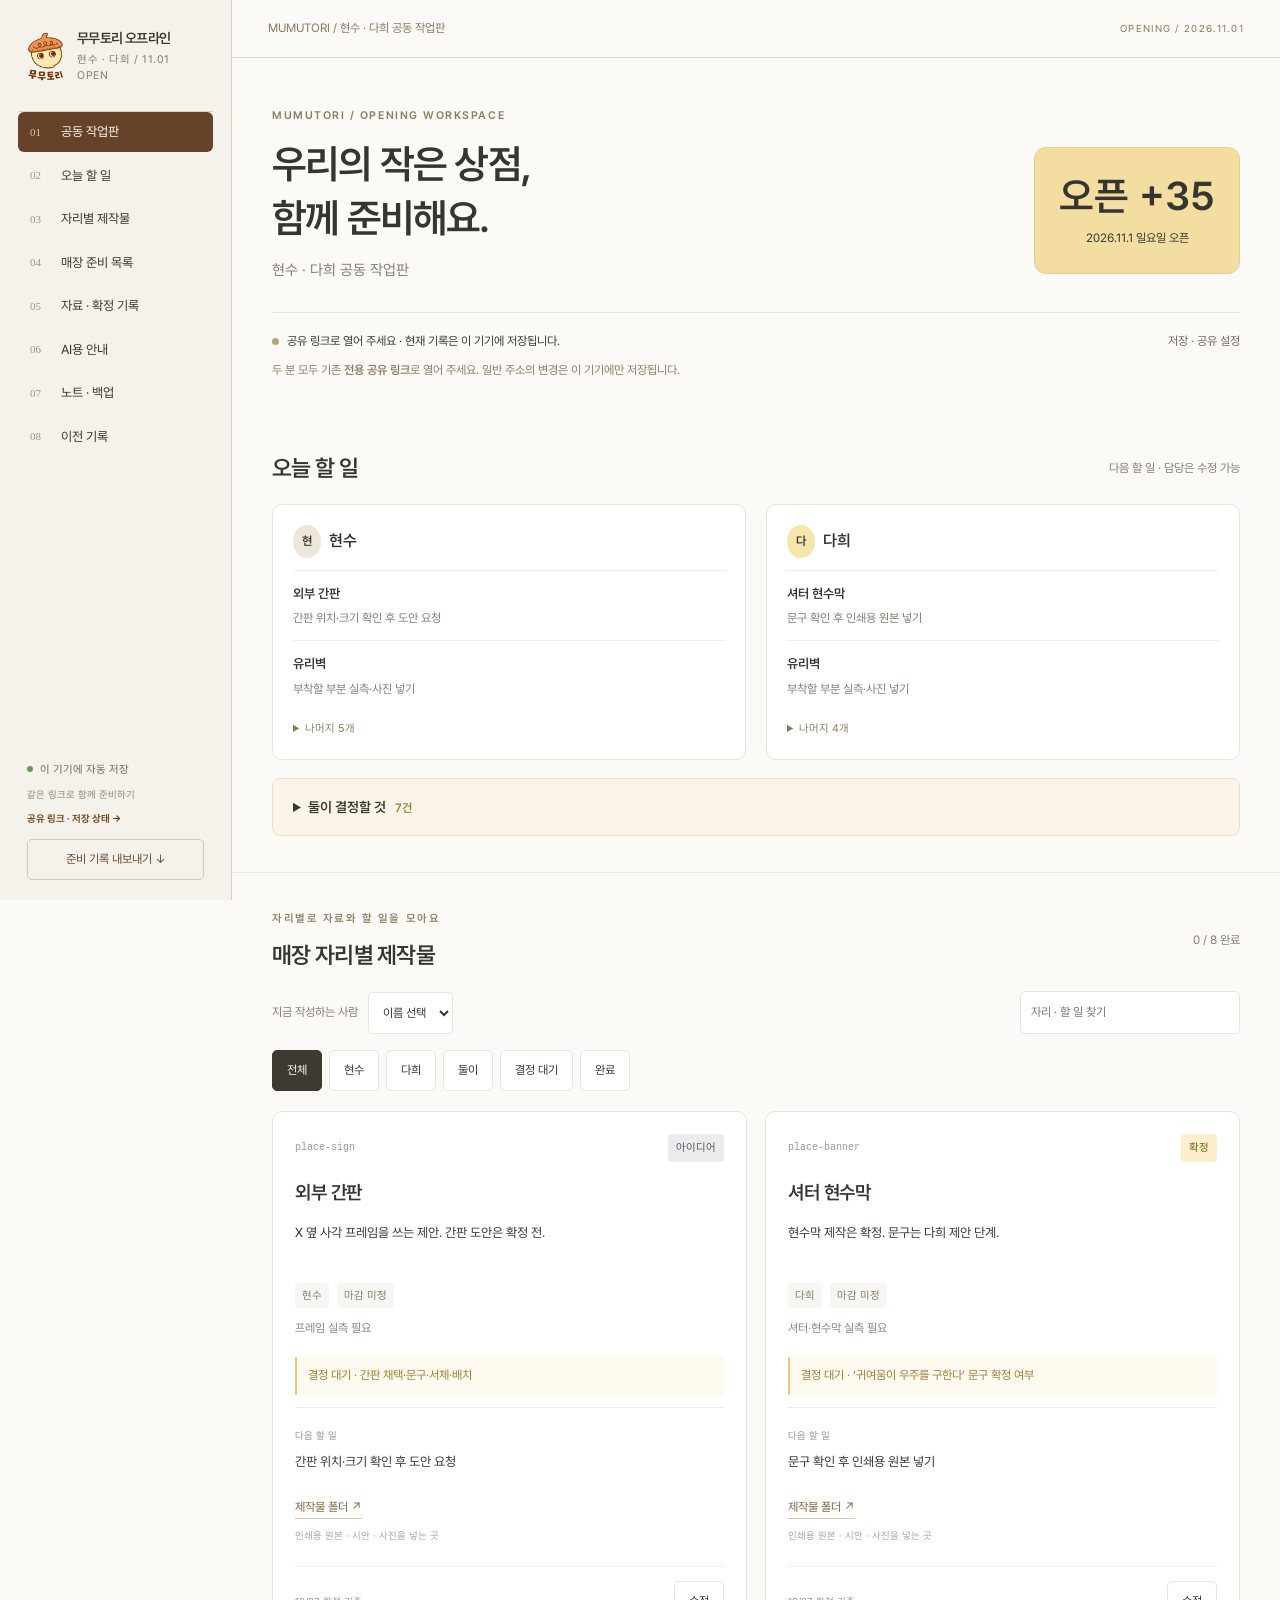
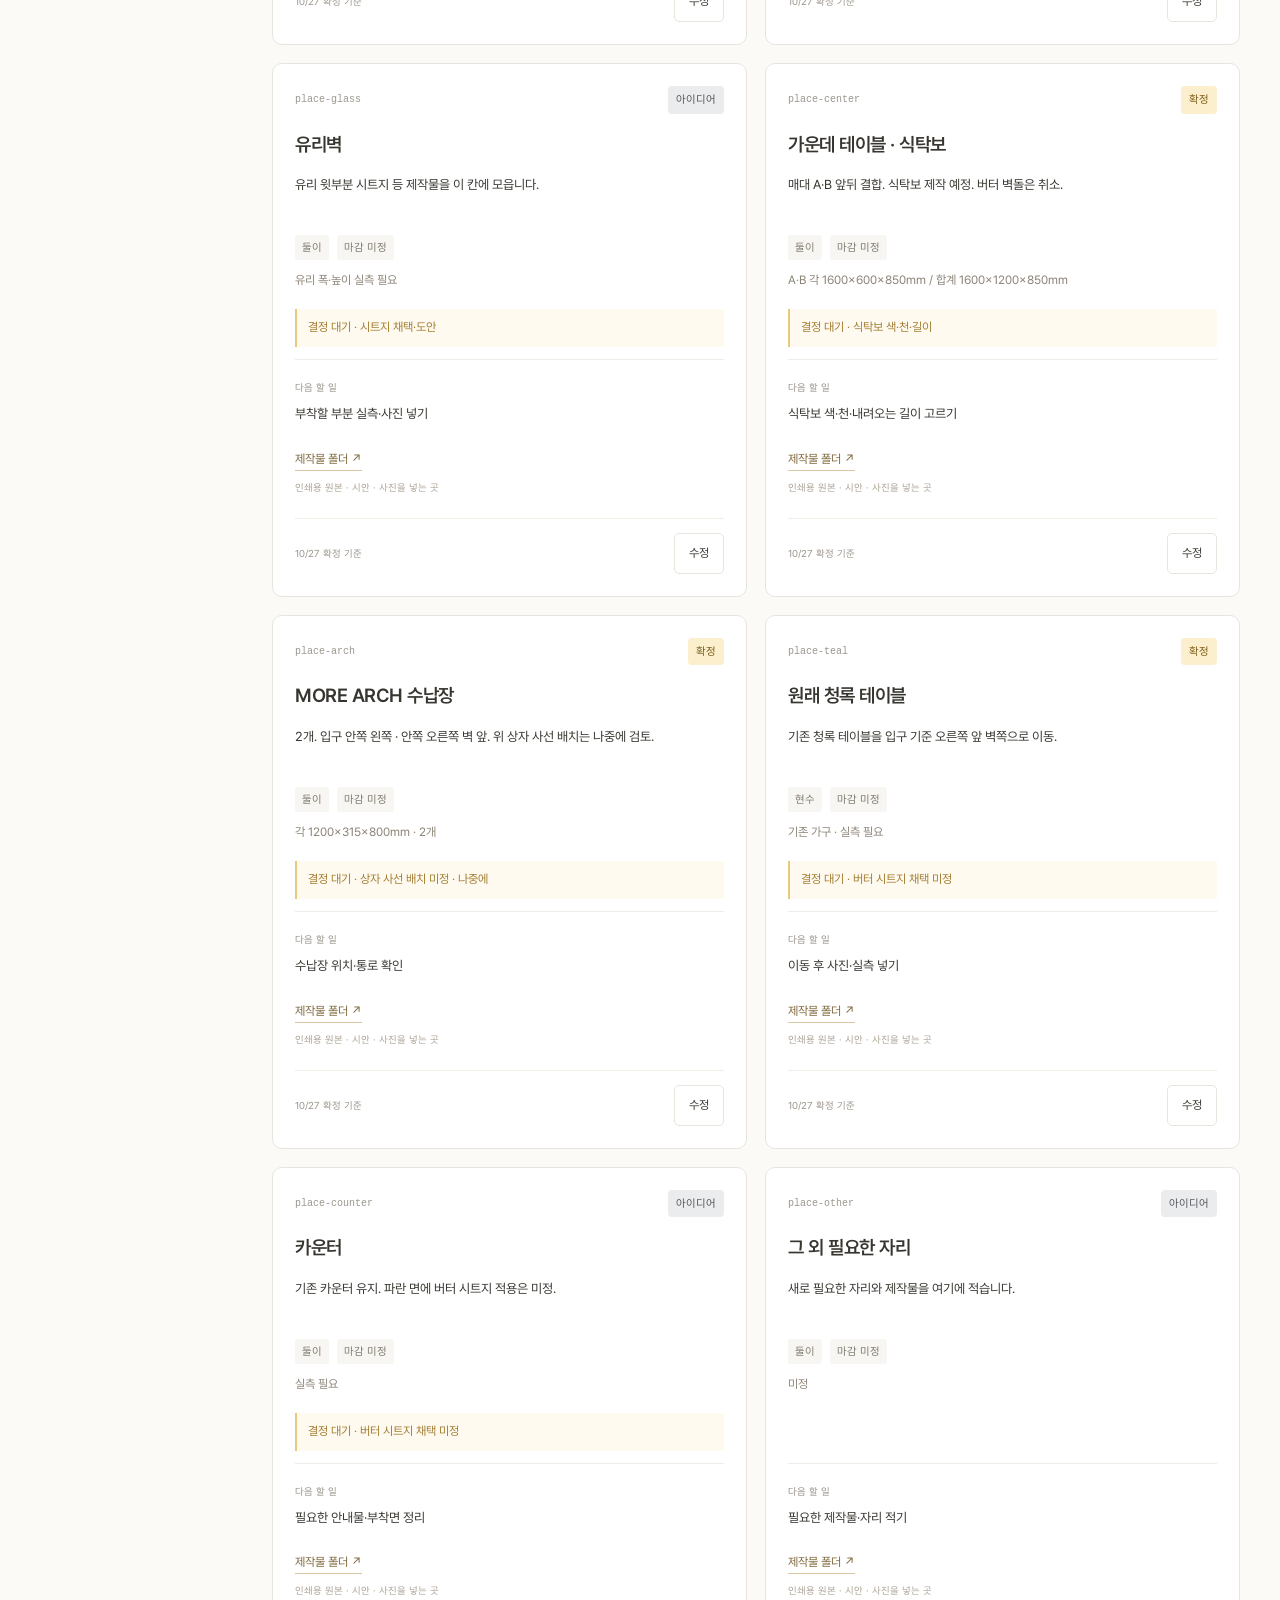
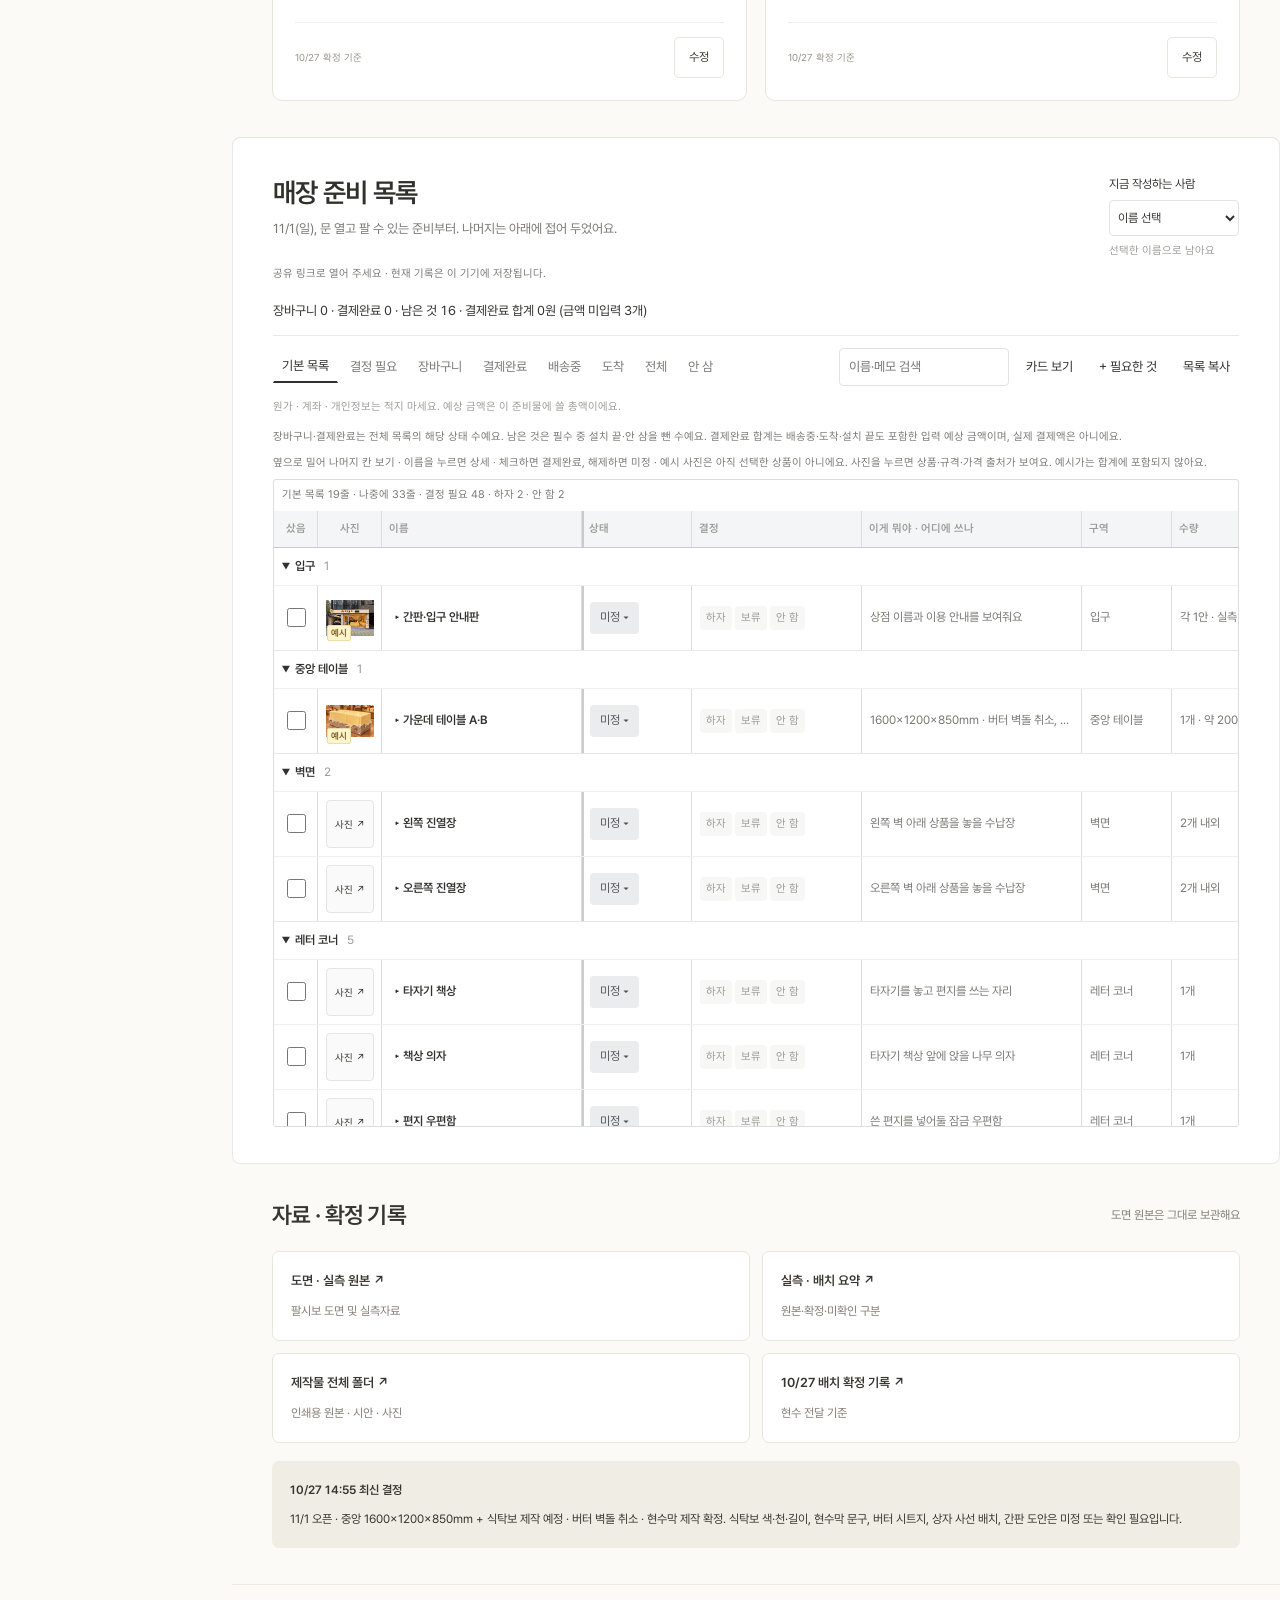
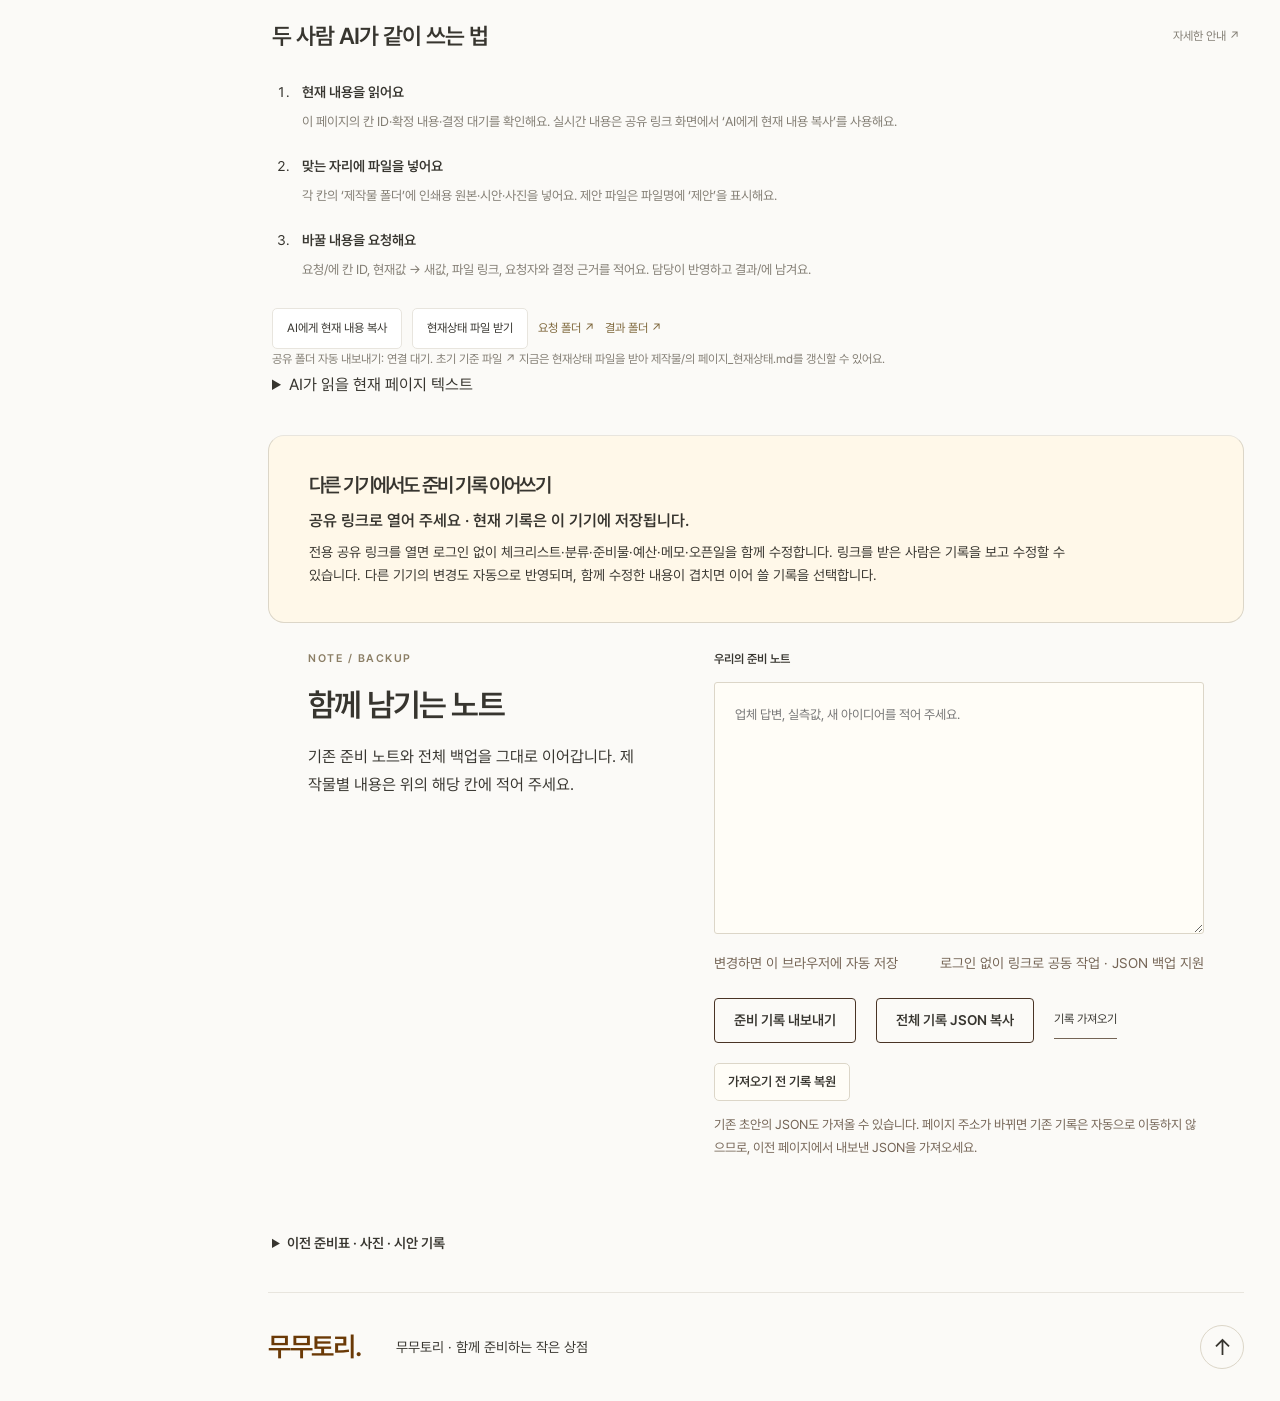
==== commit 2fb6d1fc: "현수·다희 공동 매장 작업판과 자리별 제작물 관리" ====
--- a/index.html
+++ b/index.html
@@ -1,31 +1,28 @@
 <!DOCTYPE html>
-
-<html lang="ko"><head><meta charset="utf-8"/><meta name="referrer" content="no-referrer"/><meta content="width=device-width,initial-scale=1" name="viewport"/><meta content="noindex,nofollow" name="robots"/><meta content="#EFE9E4" name="theme-color"/><meta content="팔시보스토어에서 무무토리 소품상점으로. 실제 사진 기반 디자인, 실행 체크리스트와 준비물을 관리합니다." name="description"/><title>무무토리 오프라인 · 공간 준비 노트</title><link href="assets/brand-logo.png" rel="icon" type="image/png"/><link href="styles.css?v=twopeople1027" rel="stylesheet"/><link rel="stylesheet" href="navigation.css?v=design03b"/><link rel="stylesheet" href="checklist-editor.css?v=prep1026v2"/><link rel="stylesheet" href="store-3d.css?v=design04a"/><script defer="" src="navigation.js?v=share01"></script><script defer="" src="store-3d.js?v=design04a"></script><script defer="" src="project-data.js?v=twopeople1027"></script><link rel="stylesheet" href="budget.css?v=trial04"/><script defer="" src="cost-data.js?v=trial04b"></script><script defer="" src="budget-state.js?v=trial04"></script><script defer="" src="budget.js?v=trial04"></script><script defer="" src="firebase-config.js?v=cloud01"></script><script defer="" src="firebase-sync.js?v=palsibo1026"></script><script defer="" src="buylist-data.js?v=side1027"></script><script defer="" src="palsibo-migration.js?v=palsibo1026"></script><script defer="" src="buylist-state.js?v=buylinks1026"></script><script defer src="preparation-data.js?v=side1027"></script>
-<script defer src="preparation-examples.js?v=prep1026v3examples"></script>
-<script defer src="preparation-photos.js?v=prep1026v3"></script><script defer src="preparation-images.js?v=prep1026v3"></script><script defer src="preparation-state.js?v=prep1026v3examples"></script>
+<html lang="ko"><head><meta charset="utf-8"><meta name="referrer" content="no-referrer"><meta content="width=device-width,initial-scale=1" name="viewport"><meta content="noindex,nofollow" name="robots"><meta content="#EFE9E4" name="theme-color"><meta content="11/1 오픈. 자리별 제작물, 파일, 결정과 할 일을 현수·다희가 함께 관리합니다." name="description"><title>무무토리 · 현수와 다희의 매장 작업판</title><link href="assets/brand-logo.png" rel="icon" type="image/png"><link href="styles.css?v=twopeople1027" rel="stylesheet"><link rel="stylesheet" href="navigation.css?v=design03b"><link rel="stylesheet" href="checklist-editor.css?v=prep1026v2"><link rel="stylesheet" href="store-3d.css?v=design04a"><script defer src="navigation.js?v=share01"></script><script defer src="store-3d.js?v=design04a"></script><script defer src="project-data.js?v=twopeople1027"></script><link rel="stylesheet" href="budget.css?v=trial04"><script defer src="cost-data.js?v=trial04b"></script><script defer src="budget-state.js?v=trial04"></script><script defer src="budget.js?v=trial04"></script><script defer src="firebase-config.js?v=cloud01"></script><script defer src="firebase-sync.js?v=shared1027"></script><script defer src="buylist-data.js?v=side1027"></script><script defer src="palsibo-migration.js?v=palsibo1026"></script><script defer src="buylist-state.js?v=buylinks1026"></script><script defer src="preparation-data.js?v=shared1027"></script>
+<script defer src="preparation-examples.js?v=shared1027"></script>
+<script defer src="preparation-photos.js?v=prep1026v3"></script><script defer src="preparation-images.js?v=prep1026v3"></script><script defer src="preparation-state.js?v=shared1027"></script>
 <script defer src="preparation-view.js?v=prep1026v3examples"></script>
-<script defer src="two-person-plan.js?v=twopeople1027"></script><script defer="" src="app.js?v=twopeople1027"></script><script defer="True" src="revision-prompts.js?v=design03"></script><link rel="stylesheet" href="preparation.css?v=prep1026v2"/><link rel="stylesheet" href="preparation-grid.css?v=prep1026v3examples"/>
-</head>
+<script defer src="two-person-plan.js?v=shared1027"></script><script src="shared-merge.js?v=shared1027" defer></script><script src="production-data.js?v=shared1027" defer></script><script src="production-state.js?v=shared1027" defer></script><script src="production-view.js?v=shared1027" defer></script><script defer src="app.js?v=shared1027"></script><script defer src="revision-prompts.js?v=design03"></script><link rel="stylesheet" href="preparation.css?v=prep1026v2"><link rel="stylesheet" href="preparation-grid.css?v=prep1026v3examples">
+<link rel="stylesheet" href="shared-board.css?v=shared1027"></head>
 <body><a class="skip-link" href="#main">본문으로 이동</a>
-<aside class="project-sidebar" id="project-sidebar" aria-label="프로젝트 목차"><button class="sidebar-close" type="button" data-close-nav>목차 닫기 ×</button><a class="sidebar-brand" href="#overview"><img src="assets/brand-logo.png" width="38" height="51" alt="무무토리"/><span><strong>무무토리 오프라인</strong><small>SPACE PROJECT · 04</small></span></a><nav aria-label="공간과 실행 메뉴"><p class="sidebar-section-label">SPACE &amp; DESIGN</p><div class="sidebar-nav"><a href="#overview"><span>01</span>프로젝트 한눈에</a><a href="#space3d"><span>02</span>움직이는 3D 공간</a><a href="#design"><span>03</span>실제 사진 · 목업</a><a href="#products"><span>04</span>매대에 놓을 소품</a><a href="#design-spec"><span>05</span>디자인 상세</a><a href="#letter-service"><span>06</span>레터서비스</a></div><p class="sidebar-section-label">PLAN &amp; DO</p><div class="sidebar-nav"><a href="#timeline"><span>PLAN</span>함께 준비할 순서</a><a href="#checklist"><span>DO</span>두 사람의 할 일</a><a href="#posdocs"><span>↳</span>카드 단말기 서류 · 끝</a><a href="#preparation"><span>🧺</span> 매장 준비 목록</a><a href="#notes"><span>NOTE</span>준비 노트 · 백업</a><a href="#revision-prompts"><span>↳</span>수정 요청 도우미</a></div></nav><div class="sidebar-bottom"><span class="sidebar-save">이 기기에 자동 저장</span><p>같은 링크로 함께 준비하기<br/><a class="sidebar-cloud-link" href="#cloud-sync">공유 링크 · 저장 상태 →</a></p><button type="button" data-export-records>준비 기록 내보내기 ↓</button></div></aside><button class="nav-backdrop" id="nav-backdrop" type="button" aria-label="목차 닫기" hidden></button><div class="mobile-project-header"><a href="#overview"><img src="assets/brand-logo.png" alt="" width="24" height="33"/>무무토리 공간 준비 노트</a><button type="button" id="menu-toggle" aria-controls="project-sidebar" aria-expanded="false">목차 ☰</button></div><header class="site-header"><div class="page-location">MUMUTORI <span>/</span> <strong>오프라인 공간 준비</strong></div><span class="edition">OPEN &amp; TEST / 04</span></header>
+<aside class="project-sidebar" id="project-sidebar" aria-label="프로젝트 목차"><button class="sidebar-close" type="button" data-close-nav>목차 닫기 ×</button><a class="sidebar-brand" href="#overview"><img src="assets/brand-logo.png" width="38" height="51" alt="무무토리"><span><strong>무무토리 오프라인</strong><small>현수 · 다희 / 11.01 OPEN</small></span></a><nav aria-label="공간과 실행 메뉴"><div class="sidebar-nav"><a href="#overview"><span>01</span>공동 작업판</a><a href="#today"><span>02</span>오늘 할 일</a><a href="#production"><span>03</span>자리별 제작물</a><a href="#preparation"><span>04</span>매장 준비 목록</a><a href="#resources"><span>05</span>자료 · 확정 기록</a><a href="#ai-guide"><span>06</span>AI용 안내</a><a href="#notes"><span>07</span>노트 · 백업</a><a href="#previous-records"><span>08</span>이전 기록</a></div></nav><div class="sidebar-bottom"><span class="sidebar-save">이 기기에 자동 저장</span><p>같은 링크로 함께 준비하기<br><a class="sidebar-cloud-link" href="#cloud-sync">공유 링크 · 저장 상태 →</a></p><button type="button" data-export-records>준비 기록 내보내기 ↓</button></div></aside><button class="nav-backdrop" id="nav-backdrop" type="button" aria-label="목차 닫기" hidden></button><div class="mobile-project-header"><a href="#overview">무무토리 공동 작업판</a><button type="button" id="menu-toggle" aria-controls="project-sidebar" aria-expanded="false">목차 ☰</button></div><header class="site-header"><div class="page-location">MUMUTORI / 현수 · 다희 공동 작업판</div><span class="edition">OPENING / 2026.11.01</span></header>
 <main id="main" tabindex="-1">
-<section aria-labelledby="hero-title" class="hero wrap" id="overview"><div class="hero-copy"><p class="eyebrow">MUMUTORI OFFLINE / OPENING PLAN 04</p><h1 id="hero-title">팔시보에서<br/>무무토리로.</h1><p class="hero-description">은색 포장지에서 올라온 사각 버터.<br/>작고 귀여운 소품을 고르는 작은 상점.</p><div class="hero-actions"><a class="button primary" href="#checklist">실행 체크리스트</a><a class="text-link" href="#design">변경 모습 보기</a></div><div class="hero-bottom"><span>메인 매장만 작게 운영 · 10/11 변경</span><span class="hero-divider">/</span><span id="opening-label">오픈일 미정</span></div></div><figure class="hero-figure"><button aria-label="실사 목업 확대" class="image-button" data-caption="수정 생성 목업 · 후면 계단 아래 카운터·기존 집기는 유지하고 중앙·벽면을 사각 버터 집기로 교체합니다. 은색 포장지와 굳은 드립, 별도 옆 벽의 타자기·작성 공간·우편함을 반영한 제안입니다. 실측 설계가 아닙니다." data-image="assets/mumutori-interior-v2.png" type="button"><img alt="기존 카운터를 보존하고 은색 포장지 위 사각 버터 집기와 벽면 레터·우편함을 배치한 실내 수정 목업" fetchpriority="high" height="1086" src="assets/mumutori-interior-v2.png" width="1448"/></button><figcaption><span>카운터 유지 · 중앙·벽면 버터 집기</span><span>수정 디자인 제안</span></figcaption></figure></section>
-<section aria-label="지금 먼저 할 일" class="wrap next-actions"><div><p class="eyebrow">NEXT ACTIONS</p><h2>안전·행정·예산부터.</h2></div><a href="#task-exterior-01"><span class="mini-label">공사 전 확인</span><strong>외벽 탈락 위험 점검</strong><span>안전보수 · 철거 범위 비교</span></a><a href="#task-admin-01"><span class="mini-label">판매 전 확인</span><strong>주소 유지 · 신고 경로</strong><span>원계약 · 세무서 · 결제사 확인</span></a></section>
-<section aria-labelledby="vision-title" class="section wrap" id="vision"><div class="heading-row"><div class="section-heading"><p class="eyebrow">01 / UPDATED DECISIONS</p><h2 id="vision-title">카운터는 그대로.<br/>버터와 편지는 새롭게.</h2></div><p class="section-side">2026.10.11~12 변경 반영<br/>메인 매장만 작게 · 버터 집기 설치 확인 · 11/1(일) 오픈</p></div><div class="decision-grid"><article><span class="pill confirmed">사용자 확정</span><ul class="decision-list"><li>후면 계단 아래 카운터와 그곳의 기존 집기 유지</li><li>중앙 테이블과 벽면 진열 집기를 모두 버터 집기로 교체</li><li>상판과 하단은 동일한 사각형, 한눈에 보이는 버터 덩어리</li><li>아래 은색 포장지, 위로 올라온 버터가 흘러내리다 굳은 모습</li><li>기존 벽면 우드·조명 유지, 상단 흰 벽에 버터 드립 도장</li><li><s>별도 벽면 한쪽에 타자기·레터 작성 공간, 바로 옆 우편함</s> — 이전 안(10/11 변경)</li><li><s>작성·투입·결제 후 다음날 전량 집계·타자기 인쇄·우편 발송</s> — 이전 안, 레터서비스는 온라인으로</li><li>홍대·연남동 소품상점 분위기의 간판과 입구 스탠드 배너</li><li><strong>10/11</strong> 메인 매장만 작게 운영 — 안쪽은 온라인 전용 재고창고·작업실(직원만), 매장 레터 코너·우편함·외부 포토존 없음</li><li><strong>10/11</strong> 가운데 버터 테이블은 기존 테이블만큼 크게(약 200×60cm), 제작 방식은 견적 후 결정</li><li><strong>10/11</strong> 버터 집기 설치 목표 10/27 · 전체 오픈 목표 10/31</li></ul></article><article><span class="pill proposed">이번 시안의 제안</span><ul class="decision-list"><li>중앙은 낮은 상품 진열로 버터 블록과 포장지의 실루엣 강조</li><li>은색 접힘 마감에 크림색 종이 가장자리와 작은 도토리 포인트</li><li><s>레터 코너는 옆 벽의 버터 콘솔, 우편함은 손이 닿는 인접 위치</s> — 이전 안</li><li>정면·돌출간판·배너의 글자 기준선, 자간, 여백을 하나로 정돈</li><li><s>원고·고객 보관표·결제를 접수번호로 대조하는 방식 검토</s> — 이전 안</li><li>오른쪽 벽은 거울과 키링 행거, 창가에는 모듈 테이블 2개</li></ul><p class="decision-foot">제작 재료·예산·상품 구색은 미확정입니다. 레터 규격·가격은 온라인 레터서비스에서 정합니다.</p></article></div><div class="role-note"><p><strong>건물주 사용 동의 요청은 기존 임차인 담당입니다.</strong> 무무토리 사업자 주소는 그대로 두고 공간을 3개월 팝업으로 이용하는 방향입니다.</p></div></section>
-<section class="space3d-section" id="space3d" aria-labelledby="space3d-title"><div class="section wrap"><div class="heading-row"><div class="section-heading"><p class="eyebrow">INTERACTIVE SPACE / 3D</p><h2 id="space3d-title">돌려 보고, 놓아 보는 무무토리.</h2></div><span class="section-side">2026.10.11 수정 · 메인 매장만 작게 운영</span></div><p class="space3d-intro">후면 계단과 기존 카운터는 유지합니다. 은색 포장지 위 버터 집기에 실제 판매했던 소품을 놓고, 오른쪽 벽은 거울과 키링 행거, 창가에는 모듈 테이블 2개를 둡니다. 뒤 통로 안쪽은 온라인 전용 재고창고·작업실(직원만)이며, 매장 레터 코너·우편함과 외부 포토존은 두지 않습니다.</p><div id="store-3d"></div><noscript><p>움직이는 공간 보기는 JavaScript가 필요합니다. 아래 사진과 목업에서도 배치를 확인할 수 있습니다.</p></noscript><p class="space3d-caption">회전·확대로 진열과 동선을 살펴보세요. 제품 사진은 첨부한 기존 레퍼런스에서 가져왔으며, 집기·공간 비례는 실측 전 제안입니다.</p></div></section><section aria-labelledby="design-title" class="design-section" id="design"><div class="wrap section"><div class="heading-row"><div class="section-heading"><p class="eyebrow">02 / BEFORE &amp; AFTER</p><h2 id="design-title">같은 공간, 새로운 장면.</h2></div><p class="section-side">Drive ‘팔시보 스토어’ 사진 9장 확인<br/>2026.10.03 기준 · 실측 전</p></div><div class="source-note"><p><strong>실제 사진과 생성 이미지를 나란히 봅니다.</strong> 전면 유리·왼쪽 출입문·벽면 우드·기존 조명·후면 계단을 기준으로 제작했습니다. 생성 과정에서 세부 형태가 달라질 수 있으며, 3D 이미지는 사진으로 추정한 공간 관계를 보여 줍니다. 치수 도면이나 편집 가능한 3D 모델은 아닙니다.</p></div>
-<div class="design-grid"><figure><button aria-label="실제 내부 사진 확대" class="image-button" data-caption="실제 사진 · 실제 매장 사진. 중앙 테이블, 후면 계단·카운터, 우드와 조명 보존 범위의 기준 사진." data-image="assets/store-inside.jpg" type="button"><img alt="현재 팔시보 매장의 내부와 기존 중앙 테이블" height="1368" loading="lazy" src="assets/store-inside.jpg" width="1824"/><span class="image-label">BEFORE · 실제 사진</span></button><figcaption><h3>현재의 팔시보스토어</h3><p>큰 중앙 테이블, 양쪽 우드 벽, 계단 아래 카운터가 보입니다.</p></figcaption></figure><figure><button aria-label="변경 실사 목업 확대" class="image-button" data-caption="수정 생성 목업 · 후면 계단 아래 카운터·기존 집기는 유지하고 중앙·벽면을 사각 버터 집기로 교체합니다. 은색 포장지와 굳은 드립, 별도 옆 벽의 타자기·작성 공간·우편함을 반영한 제안입니다. 실측 설계가 아닙니다." data-image="assets/mumutori-interior-v2.png" type="button"><img alt="기존 카운터를 보존하고 은색 포장지 위 사각 버터 집기와 벽면 레터·우편함을 배치한 실내 수정 목업" height="1086" loading="lazy" src="assets/mumutori-interior-v2.png" width="1448"/><span class="image-label">AFTER · 생성 목업</span></button><figcaption><h3>누가 봐도 버터인 상점</h3><p>중앙·벽면은 은색 포장지 위 사각 버터. 카운터는 기존 그대로, 편지는 옆 벽에서.</p></figcaption></figure></div>
-<div class="design-grid second-row"><figure><button aria-label="실제 외관 사진 확대" class="image-button" data-caption="실제 정면 사진 · 실제 매장 사진. 출입문·유리·외벽·환기구는 현 상태를 기준으로 간판 설치 범위를 검토합니다." data-image="assets/store-front.jpg" type="button"><img alt="팔시보의 정면 간판과 유리 출입구" height="1368" loading="lazy" src="assets/store-front.jpg" width="1824"/><span class="image-label">BEFORE · 실제 외관</span></button><figcaption><h3>간판 교체 위치 확인</h3><p>정면 글자와 돌출간판을 함께 바꾸되 환기구·유리·출입문은 가리지 않습니다.</p></figcaption></figure><figure><button aria-label="간판 변경 목업 확대" class="image-button" data-caption="수정 외관 생성 목업 · 홍대·연남동 소품상점 분위기에 맞춘 무무토리 간판과 입구 스탠드 배너 제안. 글자·로고의 최종 제작은 현행 원본과 실측 규격으로 다시 정렬합니다." data-image="assets/mumutori-exterior-v2.png" type="button"><img alt="무무토리 간판의 여백과 정렬을 맞추고 입구 스탠드 배너를 둔 외관 수정 제안" height="1024" loading="lazy" src="assets/mumutori-exterior-v2.png" width="1536"/><span class="image-label">AFTER · 간판 제안</span></button><figcaption><h3>골목에서 자연스럽게 눈에 띄도록</h3><p>간판의 여백과 글자 간격을 정돈하고, 입구 배너까지 크림·갈색·도토리로 연결한 제안.</p></figcaption></figure></div>
-<div class="spatial-grid"><figure><button aria-label="3D 이미지 확대" class="image-button" data-caption="사진 기반 3D 생성 제안 · 후면 카운터 보존, 중앙·벽면 사각 버터 집기, 은색 포장지, 별도 벽면 레터·우편함을 반영합니다. 보이지 않는 면과 비례는 추정이며 시공 도면이 아닙니다." data-image="assets/mumutori-3d-v2.png" type="button"><img alt="카운터와 계단을 유지하며 중앙·벽면 버터 집기와 별도 레터 코너를 배치한 3D 수정 제안" height="1024" loading="lazy" src="assets/mumutori-3d-v2.png" width="1536"/><span class="image-label">3D · 사진 기반 추정</span></button><figcaption><h3>진열·레터·카운터를 나눈 배치</h3><p>중앙·벽면 진열 → 옆 벽에서 편지 작성·투입 → 기존 카운터 결제. 다음날 직원이 집계·인쇄·발송합니다.</p></figcaption></figure><div class="spatial-notes"><h3>사진에서 확인한 공간</h3><ul><li>거리에서 볼 때 왼쪽 출입문과 넓은 전면 유리</li><li>높게 올라오는 우드 패널과 좁은 상단 흰 벽</li><li>흰 레일 조명·천장형 냉난방기·노출 배관</li><li>후면 계단 하부의 기존 우드 카운터</li><li>측면 개구부, 기존 금속 진열대</li></ul><button class="text-link" data-caption="실제 역방향 사진 · 실제 매장 사진. 내부에서 전면을 본 사진. 우드 상단 흰 벽과 조명 높이를 실측할 때 참고합니다." data-image="assets/store-reverse.jpg" type="button">입구를 바라본 실제 사진 보기</button><p class="small-note">벽 길이, 높이, 통로 폭과 설비 위치는 현장 실측으로 확정합니다.</p></div></div><div class="butter-detail"><figure><button aria-label="사각 버터 집기 상세 확대" class="image-button" data-caption="버터 집기 상세 생성 제안 · 상판·하단 동일 사각형의 버터 블록, 아래에서 펼쳐지는 은색 포장지와 옆면의 굳은 드립. 재료·치수·하중은 제작 검토 전입니다." data-image="assets/mumutori-butter-table-v2.png" type="button"><img alt="은색 포장지에서 올라온 사각 버터 블록 테이블의 상세 제안" height="1024" loading="lazy" src="assets/mumutori-butter-table-v2.png" width="1536"/><span class="image-label">DETAIL · 버터 집기</span></button></figure><div><p class="eyebrow">A BLOCK OF BUTTER</p><h3>포장지를 열자,<br/>버터가 올라오는 모습.</h3><p>상판과 하단의 사각 윤곽을 맞추고 덩어리감을 유지합니다. 녹은 표현은 두꺼운 옆면에서 시작해 은색 포장지 위로 흘러내리다 멈춥니다.</p><ul><li><strong>상판</strong> 평평한 사각형 진열면</li><li><strong>몸체</strong> 연한 버터색의 두꺼운 블록과 굳은 드립</li><li><strong>하단</strong> 펼친 은색 포장지, 크림·도토리 포인트 제안</li><li><strong>벽면</strong> 같은 형태를 얕은 진열 집기로 적용</li></ul><p class="small-note">실제 은박 재료 사용은 미확정입니다. 손에 닿는 면·청소·내구성을 확인할 마감 샘플을 먼저 만듭니다.</p></div></div></div></section>
-<section class="section wrap" id="products" aria-labelledby="products-title"><div class="heading-row"><div class="section-heading"><p class="eyebrow">CURATED LITTLE THINGS</p><h2 id="products-title">작고 귀여운 것들을 함께.</h2></div><span class="section-side">기존 판매 상품 · 진열 예시</span></div><p class="space3d-intro">무무토리는 다양한 사입 상품을 고르는 소품상점입니다. 기존에 판매했던 과일·채소 키링, 동전지갑, 말랑이를 버터 매대 위에 섞어 놓았습니다.</p><div class="product-gallery"><figure class="product-card"><img src="assets/products/ref-43.webp" alt="버터 스틱 말랑이" width="240" height="240" loading="lazy"/><figcaption>버터 스틱 말랑이<small>버터 집기와 이어지는 작은 소품</small></figcaption></figure><figure class="product-card"><img src="assets/products/ref-44.webp" alt="딸기 동전지갑" width="240" height="240" loading="lazy"/><figcaption>딸기 동전지갑<small>동글동글한 과일 지갑</small></figcaption></figure><figure class="product-card"><img src="assets/products/ref-45.webp" alt="군고구마 펜던트" width="240" height="240" loading="lazy"/><figcaption>군고구마 펜던트<small>가방에 달기 좋은 먹거리 친구</small></figcaption></figure><figure class="product-card"><img src="assets/products/ref-46.webp" alt="마늘 키링" width="240" height="240" loading="lazy"/><figcaption>마늘 키링<small>채소 친구들이 모이는 매대</small></figcaption></figure><figure class="product-card"><img src="assets/products/ref-48.webp" alt="가지 동전지갑" width="240" height="240" loading="lazy"/><figcaption>가지 동전지갑<small>보라색으로 더하는 작은 포인트</small></figcaption></figure><figure class="product-card"><img src="assets/products/ref-49.webp" alt="당근 동전지갑" width="240" height="240" loading="lazy"/><figcaption>당근 동전지갑<small>주황빛이 귀여운 채소 지갑</small></figcaption></figure><figure class="product-card"><img src="assets/products/ref-56.webp" alt="찹쌀 경단 동전지갑" width="240" height="240" loading="lazy"/><figcaption>찹쌀 경단 동전지갑<small>말랑한 표정의 작은 지갑</small></figcaption></figure><figure class="product-card"><img src="assets/products/ref-57.webp" alt="토스트 동전지갑" width="240" height="240" loading="lazy"/><figcaption>토스트 동전지갑<small>따뜻한 빵 모양 소품</small></figcaption></figure></div><p class="products-note">상품 사진은 다시 첨부해 주신 레퍼런스 기준입니다. 현재 재고·사입 수량·판매 가격은 별도로 확인한 뒤 준비물 관리에 반영합니다.</p></section><section aria-labelledby="spec-title" class="section wrap" id="design-spec"><div class="heading-row"><div class="section-heading"><p class="eyebrow">03 / DESIGN BRIEF</p><h2 id="spec-title">같은 버터, 다섯 가지 장면.</h2></div><span class="pill proposed">구체 재료·규격은 제작 검토 전</span></div><div class="spec-grid">
+<section id="overview" class="shared-hero"><p class="board-eyebrow">MUMUTORI / OPENING WORKSPACE</p><div class="shared-title"><div><h1>우리의 작은 상점,<br>함께 준비해요.</h1><p>현수 · 다희 공동 작업판</p></div><div class="dday-card"><strong id="shared-dday">D−5</strong><span>2026.11.1 일요일 오픈</span></div></div><div class="shared-sync"><span class="sync-dot"></span><span id="shared-save-status" role="status">공유 링크를 확인하고 있어요.</span><a href="#cloud-sync">저장 · 공유 설정</a></div><p class="shared-link-note">두 분 모두 기존 <strong>전용 공유 링크</strong>로 열어 주세요. 일반 주소의 변경은 이 기기에만 저장됩니다.</p></section><section id="today" class="shared-section"><div class="board-heading"><h2>오늘 할 일</h2><span>다음 할 일 · 담당은 수정 가능</span></div><div class="today-grid"><article><h3><span class="person-dot hyunsoo">현</span>현수</h3><div id="today-hyunsoo"></div></article><article><h3><span class="person-dot dahee">다</span>다희</h3><div id="today-dahee"></div></article></div><details class="decision-box"><summary>둘이 결정할 것 <span id="decision-count">7건</span></summary><div id="shared-decisions"></div></details></section><section id="production" class="shared-section"><div class="board-heading"><div><p class="board-eyebrow">자리별로 자료와 할 일을 모아요</p><h2>매장 자리별 제작물</h2></div><span id="board-count">0 / 8 완료</span></div><div class="board-toolbar"><label>지금 작성하는 사람 <select id="board-author"><option value="">이름 선택</option><option>현수</option><option>다희</option><option>둘이</option></select></label><label class="board-search"><input id="board-search" type="search" aria-label="제작물 검색" placeholder="자리 · 할 일 찾기"></label></div><div class="board-filters"><button data-board-filter="전체" aria-pressed="true">전체</button><button data-board-filter="현수">현수</button><button data-board-filter="다희">다희</button><button data-board-filter="둘이">둘이</button><button data-board-filter="결정 대기">결정 대기</button><button data-board-filter="완료">완료</button></div><div id="production-board" class="production-grid"><article class="place-card" id="place-sign"><small class="place-id">place-sign</small><span class="place-status">아이디어</span><h3 class="">외부 간판</h3><p class="place-confirmed">X 옆 사각 프레임을 쓰는 제안. 간판 도안은 확정 전.</p><p class="place-size">프레임 실측 필요</p><p class="place-meta">담당 현수 · 마감 미정</p><p class="place-decision">결정 대기 · 간판 채택·문구·서체·배치</p><p class="place-next">다음 할 일 · 간판 위치·크기 확인 후 도안 요청</p><a href="https://drive.google.com/drive/folders/1swHSfRZT9nWmV5ziEIX-nfp_ZUp-GRzY" target="_blank" rel="noopener noreferrer">제작물 폴더 ↗</a></article><article class="place-card" id="place-banner"><small class="place-id">place-banner</small><span class="place-status">확정</span><h3 class="">셔터 현수막</h3><p class="place-confirmed">현수막 제작은 확정. 문구는 다희 제안 단계.</p><p class="place-size">셔터·현수막 실측 필요</p><p class="place-meta">담당 다희 · 마감 미정</p><p class="place-decision">결정 대기 · ‘귀여움이 우주를 구한다’ 문구 확정 여부</p><p class="place-next">다음 할 일 · 문구 확인 후 인쇄용 원본 넣기</p><a href="https://drive.google.com/drive/folders/1RO05Ow5fAisEQdRn6-mP2VggjvguBjx7" target="_blank" rel="noopener noreferrer">제작물 폴더 ↗</a></article><article class="place-card" id="place-glass"><small class="place-id">place-glass</small><span class="place-status">아이디어</span><h3 class="">유리벽</h3><p class="place-confirmed">유리 윗부분 시트지 등 제작물을 이 칸에 모읍니다.</p><p class="place-size">유리 폭·높이 실측 필요</p><p class="place-meta">담당 둘이 · 마감 미정</p><p class="place-decision">결정 대기 · 시트지 채택·도안</p><p class="place-next">다음 할 일 · 부착할 부분 실측·사진 넣기</p><a href="https://drive.google.com/drive/folders/1LVICl4EHVZPzYbYrCCRTvVvMDW-mW18S" target="_blank" rel="noopener noreferrer">제작물 폴더 ↗</a></article><article class="place-card" id="place-center"><small class="place-id">place-center</small><span class="place-status">확정</span><h3 class="">가운데 테이블 · 식탁보</h3><p class="place-confirmed">매대 A·B 앞뒤 결합. 식탁보 제작 예정. 버터 벽돌은 취소.</p><p class="place-size">A·B 각 1600×600×850mm / 합계 1600×1200×850mm</p><p class="place-meta">담당 둘이 · 마감 미정</p><p class="place-decision">결정 대기 · 식탁보 색·천·길이</p><p class="place-next">다음 할 일 · 식탁보 색·천·내려오는 길이 고르기</p><a href="https://drive.google.com/drive/folders/1eWwKxL4yaO0vzvyWRyYOrdC3jFBMOWBq" target="_blank" rel="noopener noreferrer">제작물 폴더 ↗</a></article><article class="place-card" id="place-arch"><small class="place-id">place-arch</small><span class="place-status">확정</span><h3 class="">MORE ARCH 수납장</h3><p class="place-confirmed">2개. 입구 안쪽 왼쪽 · 안쪽 오른쪽 벽 앞. 위 상자 사선 배치는 나중에 검토.</p><p class="place-size">각 1200×315×800mm · 2개</p><p class="place-meta">담당 둘이 · 마감 미정</p><p class="place-decision">결정 대기 · 상자 사선 배치 미정 · 나중에</p><p class="place-next">다음 할 일 · 수납장 위치·통로 확인</p><a href="https://drive.google.com/drive/folders/1oWHC64YO3swR0wCSIehfT7R8KE7BRGA1" target="_blank" rel="noopener noreferrer">제작물 폴더 ↗</a></article><article class="place-card" id="place-teal"><small class="place-id">place-teal</small><span class="place-status">확정</span><h3 class="">원래 청록 테이블</h3><p class="place-confirmed">기존 청록 테이블을 입구 기준 오른쪽 앞 벽쪽으로 이동.</p><p class="place-size">기존 가구 · 실측 필요</p><p class="place-meta">담당 현수 · 마감 미정</p><p class="place-decision">결정 대기 · 버터 시트지 채택 미정</p><p class="place-next">다음 할 일 · 이동 후 사진·실측 넣기</p><a href="https://drive.google.com/drive/folders/1ckgF0gQYdG_DHecWOv1sjdSEPA31tfSp" target="_blank" rel="noopener noreferrer">제작물 폴더 ↗</a></article><article class="place-card" id="place-counter"><small class="place-id">place-counter</small><span class="place-status">아이디어</span><h3 class="">카운터</h3><p class="place-confirmed">기존 카운터 유지. 파란 면에 버터 시트지 적용은 미정.</p><p class="place-size">실측 필요</p><p class="place-meta">담당 둘이 · 마감 미정</p><p class="place-decision">결정 대기 · 버터 시트지 채택 미정</p><p class="place-next">다음 할 일 · 필요한 안내물·부착면 정리</p><a href="https://drive.google.com/drive/folders/18mF3H8yOdD2w4E1gBi9grUfNSOIWAOcj" target="_blank" rel="noopener noreferrer">제작물 폴더 ↗</a></article><article class="place-card" id="place-other"><small class="place-id">place-other</small><span class="place-status">아이디어</span><h3 class="">그 외 필요한 자리</h3><p class="place-confirmed">새로 필요한 자리와 제작물을 여기에 적습니다.</p><p class="place-size">미정</p><p class="place-meta">담당 둘이 · 마감 미정</p><p class="place-decision">결정 대기 · </p><p class="place-next">다음 할 일 · 필요한 제작물·자리 적기</p><a href="https://drive.google.com/drive/folders/1d0l0dYTEDfo96aXW4fP941CIR76TPlPM" target="_blank" rel="noopener noreferrer">제작물 폴더 ↗</a></article></div><noscript>아래 내용은 10/27 배포 기준입니다. 실시간 공유·수정은 JavaScript를 켜 주세요.</noscript></section><section id="preparation" aria-label="매장 준비 목록"><noscript>매장 준비 목록을 보려면 JavaScript를 켜 주세요.</noscript></section><section id="resources" class="shared-section"><div class="board-heading"><h2>자료 · 확정 기록</h2><span>도면 원본은 그대로 보관해요</span></div><div class="resource-grid"><a target="_blank" rel="noopener noreferrer" href="https://drive.google.com/drive/folders/1CDh0phecXZGYyT0DBo7m17y2mQAvt_7a"><strong>도면 · 실측 원본 ↗</strong><span>팔시보 도면 및 실측자료</span></a><a target="_blank" rel="noopener noreferrer" href="https://drive.google.com/file/d/1G2wF3FsqZ_qM4L1ojMmamAP4Hx7IP18I/view"><strong>실측 · 배치 요약 ↗</strong><span>원본·확정·미확인 구분</span></a><a target="_blank" rel="noopener noreferrer" href="https://drive.google.com/drive/folders/10onaE0Mgrk7jYFtN5PQGRsvXC5MkDWbp"><strong>제작물 전체 폴더 ↗</strong><span>인쇄용 원본 · 시안 · 사진</span></a><a target="_blank" rel="noopener noreferrer" href="https://drive.google.com/file/d/12TJ5FSM40Jp8Etlw84E60cbvB-0F0Sp-/view"><strong>10/27 배치 확정 기록 ↗</strong><span>현수 전달 기준</span></a></div><div class="confirmed-note"><strong>10/27 14:55 최신 결정</strong><p>11/1 오픈 · 중앙 1600×1200×850mm + 식탁보 제작 예정 · 버터 벽돌 취소 · 현수막 제작 확정. 식탁보 색·천·길이, 현수막 문구, 버터 시트지, 상자 사선 배치, 간판 도안은 미정 또는 확인 필요입니다.</p></div></section><section id="ai-guide" class="shared-section"><div class="board-heading"><h2>두 사람 AI가 같이 쓰는 법</h2><a target="_blank" rel="noopener noreferrer" href="https://drive.google.com/file/d/1EPLIVgdZFSfs2l45hpfZeDxJbeFvxeI3/view">자세한 안내 ↗</a></div><ol class="ai-steps"><li><strong>현재 내용을 읽어요</strong><p>이 페이지의 칸 ID·확정 내용·결정 대기를 확인해요. 실시간 내용은 공유 링크 화면에서 ‘AI에게 현재 내용 복사’를 사용해요.</p></li><li><strong>맞는 자리에 파일을 넣어요</strong><p>각 칸의 ‘제작물 폴더’에 인쇄용 원본·시안·사진을 넣어요. 제안 파일은 파일명에 ‘제안’을 표시해요.</p></li><li><strong>바꿀 내용을 요청해요</strong><p>요청/에 칸 ID, 현재값 → 새값, 파일 링크, 요청자와 결정 근거를 적어요. 담당이 반영하고 결과/에 남겨요.</p></li></ol><div class="ai-actions"><button id="ai-copy" class="board-button">AI에게 현재 내용 복사</button><button id="snapshot-download" class="board-button">현재상태 파일 받기</button><a target="_blank" rel="noopener noreferrer" href="https://drive.google.com/drive/folders/1QqX5k8GE1tbyu2wbiYZ0_Kypod0FOQbb">요청 폴더 ↗</a><a target="_blank" rel="noopener noreferrer" href="https://drive.google.com/drive/folders/1L-TVf4P0M1KOsB7oho3OsJV4BRYH4LBj">결과 폴더 ↗</a></div><p class="board-muted" id="snapshot-status">공유 폴더 자동 내보내기: 연결 대기. <a target="_blank" rel="noopener noreferrer" href="https://drive.google.com/file/d/1l2-FqlKgd6J4xC4KxHVCoTTzKs62Tdd0/view">초기 기준 파일 ↗</a> 지금은 현재상태 파일을 받아 제작물/의 페이지_현재상태.md를 갱신할 수 있어요.</p><details><summary>AI가 읽을 현재 페이지 텍스트</summary><pre id="ai-current-text"></pre></details></section><section id="cloud-sync" aria-labelledby="storage-title" class="cloud-panel wrap"><div><h2 id="storage-title">다른 기기에서도 준비 기록 이어쓰기</h2><p id="cloud-status" role="status" aria-live="polite">공유 링크를 확인하고 있습니다. 로그인은 필요하지 않습니다.</p><small>전용 공유 링크를 열면 로그인 없이 체크리스트·분류·준비물·예산·메모·오픈일을 함께 수정합니다. 링크를 받은 사람은 기록을 보고 수정할 수 있습니다. 다른 기기의 변경도 자동으로 반영되며, 함께 수정한 내용이 겹치면 이어 쓸 기록을 선택합니다.</small></div><div class="cloud-actions"><button id="cloud-share" class="button primary" type="button" hidden>공유 링크 복사</button><button id="cloud-retry" class="button secondary" type="button" hidden>다시 연결</button><select id="cloud-recovery" aria-label="연결 전 백업 선택" hidden></select><button id="cloud-backup" class="button secondary" type="button" hidden>이전 기록 JSON</button></div></section><section aria-labelledby="notes-title" class="section wrap notes-section" id="notes"><div><div><p class="board-eyebrow">NOTE / BACKUP</p><h2>함께 남기는 노트</h2><p>기존 준비 노트와 전체 백업을 그대로 이어갑니다. 제작물별 내용은 위의 해당 칸에 적어 주세요.</p></div></div><div class="note-editor"><label for="project-note">우리의 준비 노트</label><textarea id="project-note" placeholder="업체 답변, 실측값, 새 아이디어를 적어 주세요." rows="9"></textarea><div class="save-info"><span aria-live="polite" id="save-status" role="status">이 브라우저에 저장됩니다.</span><span>로그인 없이 링크로 공동 작업 · JSON 백업 지원</span></div><div class="backup-actions"><button class="button secondary" id="export-button" type="button">준비 기록 내보내기</button><button class="button secondary" id="copy-backup-button" type="button">전체 기록 JSON 복사</button><label class="import-label">기록 가져오기<input accept="application/json,.json" id="import-file" type="file"></label></div><p class="backup-note">기존 초안의 JSON도 가져올 수 있습니다. 페이지 주소가 바뀌면 기존 기록은 자동으로 이동하지 않으므로, 이전 페이지에서 내보낸 JSON을 가져오세요.</p></div></section><details id="previous-records" class="shared-section previous-records"><summary>이전 준비표 · 사진 · 시안 기록</summary><p class="board-muted">과거 안을 보존한 기록입니다. 현재 확정 사항은 위 자리별 제작물 칸을 우선합니다.</p><section aria-labelledby="vision-title" class="section wrap" id="vision"><div class="heading-row"><div class="section-heading"><p class="eyebrow">01 / UPDATED DECISIONS</p><h2 id="vision-title">카운터는 그대로.<br>버터와 편지는 새롭게.</h2></div><p class="section-side">2026.10.11~12 변경 반영<br>메인 매장만 작게 · 버터 집기 설치 확인 · 11/1(일) 오픈</p></div><div class="decision-grid"><article><span class="pill confirmed">사용자 확정</span><ul class="decision-list"><li>후면 계단 아래 카운터와 그곳의 기존 집기 유지</li><li>중앙 테이블과 벽면 진열 집기를 모두 버터 집기로 교체</li><li>상판과 하단은 동일한 사각형, 한눈에 보이는 버터 덩어리</li><li>아래 은색 포장지, 위로 올라온 버터가 흘러내리다 굳은 모습</li><li>기존 벽면 우드·조명 유지, 상단 흰 벽에 버터 드립 도장</li><li><s>별도 벽면 한쪽에 타자기·레터 작성 공간, 바로 옆 우편함</s> — 이전 안(10/11 변경)</li><li><s>작성·투입·결제 후 다음날 전량 집계·타자기 인쇄·우편 발송</s> — 이전 안, 레터서비스는 온라인으로</li><li>홍대·연남동 소품상점 분위기의 간판과 입구 스탠드 배너</li><li><strong>10/11</strong> 메인 매장만 작게 운영 — 안쪽은 온라인 전용 재고창고·작업실(직원만), 매장 레터 코너·우편함·외부 포토존 없음</li><li><strong>10/11</strong> 가운데 버터 테이블은 기존 테이블만큼 크게(약 200×60cm), 제작 방식은 견적 후 결정</li><li><strong>10/11</strong> 버터 집기 설치 목표 10/27 · 전체 오픈 목표 10/31</li></ul></article><article><span class="pill proposed">이번 시안의 제안</span><ul class="decision-list"><li>중앙은 낮은 상품 진열로 버터 블록과 포장지의 실루엣 강조</li><li>은색 접힘 마감에 크림색 종이 가장자리와 작은 도토리 포인트</li><li><s>레터 코너는 옆 벽의 버터 콘솔, 우편함은 손이 닿는 인접 위치</s> — 이전 안</li><li>정면·돌출간판·배너의 글자 기준선, 자간, 여백을 하나로 정돈</li><li><s>원고·고객 보관표·결제를 접수번호로 대조하는 방식 검토</s> — 이전 안</li><li>오른쪽 벽은 거울과 키링 행거, 창가에는 모듈 테이블 2개</li></ul><p class="decision-foot">제작 재료·예산·상품 구색은 미확정입니다. 레터 규격·가격은 온라인 레터서비스에서 정합니다.</p></article></div><div class="role-note"><p><strong>건물주 사용 동의 요청은 기존 임차인 담당입니다.</strong> 무무토리 사업자 주소는 그대로 두고 공간을 3개월 팝업으로 이용하는 방향입니다.</p></div></section>
+<section class="space3d-section" id="space3d" aria-labelledby="space3d-title"><div class="section wrap"><div class="heading-row"><div class="section-heading"><p class="eyebrow">INTERACTIVE SPACE / 3D</p><h2 id="space3d-title">돌려 보고, 놓아 보는 무무토리.</h2></div><span class="section-side">2026.10.11 수정 · 메인 매장만 작게 운영</span></div><p class="space3d-intro">후면 계단과 기존 카운터는 유지합니다. 은색 포장지 위 버터 집기에 실제 판매했던 소품을 놓고, 오른쪽 벽은 거울과 키링 행거, 창가에는 모듈 테이블 2개를 둡니다. 뒤 통로 안쪽은 온라인 전용 재고창고·작업실(직원만)이며, 매장 레터 코너·우편함과 외부 포토존은 두지 않습니다.</p><div id="store-3d"></div><noscript><p>움직이는 공간 보기는 JavaScript가 필요합니다. 아래 사진과 목업에서도 배치를 확인할 수 있습니다.</p></noscript><p class="space3d-caption">회전·확대로 진열과 동선을 살펴보세요. 제품 사진은 첨부한 기존 레퍼런스에서 가져왔으며, 집기·공간 비례는 실측 전 제안입니다.</p></div></section><section aria-labelledby="design-title" class="design-section" id="design"><div class="wrap section"><div class="heading-row"><div class="section-heading"><p class="eyebrow">02 / BEFORE &amp; AFTER</p><h2 id="design-title">같은 공간, 새로운 장면.</h2></div><p class="section-side">Drive ‘팔시보 스토어’ 사진 9장 확인<br>2026.10.03 기준 · 실측 전</p></div><div class="source-note"><p><strong>실제 사진과 생성 이미지를 나란히 봅니다.</strong> 전면 유리·왼쪽 출입문·벽면 우드·기존 조명·후면 계단을 기준으로 제작했습니다. 생성 과정에서 세부 형태가 달라질 수 있으며, 3D 이미지는 사진으로 추정한 공간 관계를 보여 줍니다. 치수 도면이나 편집 가능한 3D 모델은 아닙니다.</p></div>
+<div class="design-grid"><figure><button aria-label="실제 내부 사진 확대" class="image-button" data-caption="실제 사진 · 실제 매장 사진. 중앙 테이블, 후면 계단·카운터, 우드와 조명 보존 범위의 기준 사진." data-image="assets/store-inside.jpg" type="button"><img alt="현재 팔시보 매장의 내부와 기존 중앙 테이블" height="1368" loading="lazy" src="assets/store-inside.jpg" width="1824"><span class="image-label">BEFORE · 실제 사진</span></button><figcaption><h3>현재의 팔시보스토어</h3><p>큰 중앙 테이블, 양쪽 우드 벽, 계단 아래 카운터가 보입니다.</p></figcaption></figure><figure><button aria-label="변경 실사 목업 확대" class="image-button" data-caption="수정 생성 목업 · 후면 계단 아래 카운터·기존 집기는 유지하고 중앙·벽면을 사각 버터 집기로 교체합니다. 은색 포장지와 굳은 드립, 별도 옆 벽의 타자기·작성 공간·우편함을 반영한 제안입니다. 실측 설계가 아닙니다." data-image="assets/mumutori-interior-v2.png" type="button"><img alt="기존 카운터를 보존하고 은색 포장지 위 사각 버터 집기와 벽면 레터·우편함을 배치한 실내 수정 목업" height="1086" loading="lazy" src="assets/mumutori-interior-v2.png" width="1448"><span class="image-label">AFTER · 생성 목업</span></button><figcaption><h3>누가 봐도 버터인 상점</h3><p>중앙·벽면은 은색 포장지 위 사각 버터. 카운터는 기존 그대로, 편지는 옆 벽에서.</p></figcaption></figure></div>
+<div class="design-grid second-row"><figure><button aria-label="실제 외관 사진 확대" class="image-button" data-caption="실제 정면 사진 · 실제 매장 사진. 출입문·유리·외벽·환기구는 현 상태를 기준으로 간판 설치 범위를 검토합니다." data-image="assets/store-front.jpg" type="button"><img alt="팔시보의 정면 간판과 유리 출입구" height="1368" loading="lazy" src="assets/store-front.jpg" width="1824"><span class="image-label">BEFORE · 실제 외관</span></button><figcaption><h3>간판 교체 위치 확인</h3><p>정면 글자와 돌출간판을 함께 바꾸되 환기구·유리·출입문은 가리지 않습니다.</p></figcaption></figure><figure><button aria-label="간판 변경 목업 확대" class="image-button" data-caption="수정 외관 생성 목업 · 홍대·연남동 소품상점 분위기에 맞춘 무무토리 간판과 입구 스탠드 배너 제안. 글자·로고의 최종 제작은 현행 원본과 실측 규격으로 다시 정렬합니다." data-image="assets/mumutori-exterior-v2.png" type="button"><img alt="무무토리 간판의 여백과 정렬을 맞추고 입구 스탠드 배너를 둔 외관 수정 제안" height="1024" loading="lazy" src="assets/mumutori-exterior-v2.png" width="1536"><span class="image-label">AFTER · 간판 제안</span></button><figcaption><h3>골목에서 자연스럽게 눈에 띄도록</h3><p>간판의 여백과 글자 간격을 정돈하고, 입구 배너까지 크림·갈색·도토리로 연결한 제안.</p></figcaption></figure></div>
+<div class="spatial-grid"><figure><button aria-label="3D 이미지 확대" class="image-button" data-caption="사진 기반 3D 생성 제안 · 후면 카운터 보존, 중앙·벽면 사각 버터 집기, 은색 포장지, 별도 벽면 레터·우편함을 반영합니다. 보이지 않는 면과 비례는 추정이며 시공 도면이 아닙니다." data-image="assets/mumutori-3d-v2.png" type="button"><img alt="카운터와 계단을 유지하며 중앙·벽면 버터 집기와 별도 레터 코너를 배치한 3D 수정 제안" height="1024" loading="lazy" src="assets/mumutori-3d-v2.png" width="1536"><span class="image-label">3D · 사진 기반 추정</span></button><figcaption><h3>진열·레터·카운터를 나눈 배치</h3><p>중앙·벽면 진열 → 옆 벽에서 편지 작성·투입 → 기존 카운터 결제. 다음날 직원이 집계·인쇄·발송합니다.</p></figcaption></figure><div class="spatial-notes"><h3>사진에서 확인한 공간</h3><ul><li>거리에서 볼 때 왼쪽 출입문과 넓은 전면 유리</li><li>높게 올라오는 우드 패널과 좁은 상단 흰 벽</li><li>흰 레일 조명·천장형 냉난방기·노출 배관</li><li>후면 계단 하부의 기존 우드 카운터</li><li>측면 개구부, 기존 금속 진열대</li></ul><button class="text-link" data-caption="실제 역방향 사진 · 실제 매장 사진. 내부에서 전면을 본 사진. 우드 상단 흰 벽과 조명 높이를 실측할 때 참고합니다." data-image="assets/store-reverse.jpg" type="button">입구를 바라본 실제 사진 보기</button><p class="small-note">벽 길이, 높이, 통로 폭과 설비 위치는 현장 실측으로 확정합니다.</p></div></div><div class="butter-detail"><figure><button aria-label="사각 버터 집기 상세 확대" class="image-button" data-caption="버터 집기 상세 생성 제안 · 상판·하단 동일 사각형의 버터 블록, 아래에서 펼쳐지는 은색 포장지와 옆면의 굳은 드립. 재료·치수·하중은 제작 검토 전입니다." data-image="assets/mumutori-butter-table-v2.png" type="button"><img alt="은색 포장지에서 올라온 사각 버터 블록 테이블의 상세 제안" height="1024" loading="lazy" src="assets/mumutori-butter-table-v2.png" width="1536"><span class="image-label">DETAIL · 버터 집기</span></button></figure><div><p class="eyebrow">A BLOCK OF BUTTER</p><h3>포장지를 열자,<br>버터가 올라오는 모습.</h3><p>상판과 하단의 사각 윤곽을 맞추고 덩어리감을 유지합니다. 녹은 표현은 두꺼운 옆면에서 시작해 은색 포장지 위로 흘러내리다 멈춥니다.</p><ul><li><strong>상판</strong> 평평한 사각형 진열면</li><li><strong>몸체</strong> 연한 버터색의 두꺼운 블록과 굳은 드립</li><li><strong>하단</strong> 펼친 은색 포장지, 크림·도토리 포인트 제안</li><li><strong>벽면</strong> 같은 형태를 얕은 진열 집기로 적용</li></ul><p class="small-note">실제 은박 재료 사용은 미확정입니다. 손에 닿는 면·청소·내구성을 확인할 마감 샘플을 먼저 만듭니다.</p></div></div></div></section>
+<section class="section wrap" id="products" aria-labelledby="products-title"><div class="heading-row"><div class="section-heading"><p class="eyebrow">CURATED LITTLE THINGS</p><h2 id="products-title">작고 귀여운 것들을 함께.</h2></div><span class="section-side">기존 판매 상품 · 진열 예시</span></div><p class="space3d-intro">무무토리는 다양한 사입 상품을 고르는 소품상점입니다. 기존에 판매했던 과일·채소 키링, 동전지갑, 말랑이를 버터 매대 위에 섞어 놓았습니다.</p><div class="product-gallery"><figure class="product-card"><img src="assets/products/ref-43.webp" alt="버터 스틱 말랑이" width="240" height="240" loading="lazy"><figcaption>버터 스틱 말랑이<small>버터 집기와 이어지는 작은 소품</small></figcaption></figure><figure class="product-card"><img src="assets/products/ref-44.webp" alt="딸기 동전지갑" width="240" height="240" loading="lazy"><figcaption>딸기 동전지갑<small>동글동글한 과일 지갑</small></figcaption></figure><figure class="product-card"><img src="assets/products/ref-45.webp" alt="군고구마 펜던트" width="240" height="240" loading="lazy"><figcaption>군고구마 펜던트<small>가방에 달기 좋은 먹거리 친구</small></figcaption></figure><figure class="product-card"><img src="assets/products/ref-46.webp" alt="마늘 키링" width="240" height="240" loading="lazy"><figcaption>마늘 키링<small>채소 친구들이 모이는 매대</small></figcaption></figure><figure class="product-card"><img src="assets/products/ref-48.webp" alt="가지 동전지갑" width="240" height="240" loading="lazy"><figcaption>가지 동전지갑<small>보라색으로 더하는 작은 포인트</small></figcaption></figure><figure class="product-card"><img src="assets/products/ref-49.webp" alt="당근 동전지갑" width="240" height="240" loading="lazy"><figcaption>당근 동전지갑<small>주황빛이 귀여운 채소 지갑</small></figcaption></figure><figure class="product-card"><img src="assets/products/ref-56.webp" alt="찹쌀 경단 동전지갑" width="240" height="240" loading="lazy"><figcaption>찹쌀 경단 동전지갑<small>말랑한 표정의 작은 지갑</small></figcaption></figure><figure class="product-card"><img src="assets/products/ref-57.webp" alt="토스트 동전지갑" width="240" height="240" loading="lazy"><figcaption>토스트 동전지갑<small>따뜻한 빵 모양 소품</small></figcaption></figure></div><p class="products-note">상품 사진은 다시 첨부해 주신 레퍼런스 기준입니다. 현재 재고·사입 수량·판매 가격은 별도로 확인한 뒤 준비물 관리에 반영합니다.</p></section><section aria-labelledby="spec-title" class="section wrap" id="design-spec"><div class="heading-row"><div class="section-heading"><p class="eyebrow">03 / DESIGN BRIEF</p><h2 id="spec-title">같은 버터, 다섯 가지 장면.</h2></div><span class="pill proposed">구체 재료·규격은 제작 검토 전</span></div><div class="spec-grid">
 <article><span class="index">A / SIGNAGE &amp; BANNER</span><h3>간판과 배너, 같은 간격과 여백</h3><p>홍대·연남동 골목의 작은 소품상점처럼 따뜻하고 차분하게. 크림 바탕에 짙은 갈색 ‘무무토리’를 중심으로 도토리와 ‘소품상점’을 배치하고, 로고·글자의 기준선과 여백을 맞춥니다.</p><dl><dt>배너 제안</dt><dd>입구 옆 스탠드에 도토리, ‘무무토리 소품상점’, ‘편지를 남기는 곳’을 짧게 배치</dd><dt>확인할 것</dt><dd>정면·돌출간판의 실제 크기, 자간·줄 간격·좌우 여백, 환기구 간섭, 배너의 설치 위치·고정·출입 동선</dd><dt>담당·선행</dt><dd>무무토리 / 업체 미정 · 기존 임차인 동의 확인 → 실측 → 통합 시안·제작 원본 승인</dd></dl></article>
 <article><span class="index">B / BUTTER BLOCK</span><h3>상판부터 하단까지, 사각 버터</h3><p>중앙과 벽면 집기를 모두 상하단이 같은 사각형인 버터 블록으로 바꿉니다. 평평한 상판 아래 두꺼운 버터 몸체가 있고, 펼친 은색 포장지 위로 흐르다 굳은 옆면을 표현합니다.</p><dl><dt>마감 제안</dt><dd>구조체 + 버터색 조형·도장, 접힌 포장지의 은색 마감. 종이 가장자리는 크림색과 작은 도토리로 연결</dd><dt>확인할 것</dt><dd>상하단 사각형의 일치, 진열 면적·하중·반입구·통로, 은색 접힘 모서리와 청소·내구성 샘플</dd><dt>담당·선행</dt><dd>무무토리 승인 / 제작 업체 미정 · 실측 → 형상·마감 샘플 → 도면·견적 → 제작</dd></dl></article>
 <article><span class="index">C / WALL &amp; COUNTER</span><h3>우드·조명·카운터는 그대로</h3><p>후면 계단 아래 카운터와 기존 집기를 유지합니다. 벽면 우드와 조명도 살리고, 우드 상단의 흰 벽 안에서만 버터 드립 페인트를 적용합니다.</p><dl><dt>도장 제안</dt><dd>크림 바탕과 연한 버터색 무광. 실제 조명 아래에서 색과 드립 패턴을 비교</dd><dt>확인할 것</dt><dd>카운터·집기·우드·조명·바닥 보양, 벽 바탕, 드립 경계, 건조·환기</dd><dt>담당·선행</dt><dd>무무토리 / 시공 담당 미정 · 보존 범위 기록 → 도장 동의·샘플 → 보양·작업</dd></dl></article>
 <article><span class="index">D / LITTLE OBJECTS</span><h3>버터를 가리지 않는 진열</h3><p>중앙은 사입한 과일·채소 키링, 동전지갑과 말랑이를 낮게 놓아 버터 덩어리가 보이게 합니다. 벽면도 같은 버터 집기로 교체하고, 다양한 소품을 상품군별로 채웁니다.</p><dl><dt>진열 제안</dt><dd>미니어처·문구·봉제 소품과 낮은 트레이. 실제 판매 상품과 장식·샘플은 구분</dd><dt>확인할 것</dt><dd>가격표, 실제 SKU·수량, 진열 안정성, 보충 수납. 작성면과 우편함 앞을 비우기</dd><dt>담당·선행</dt><dd>무무토리 · 상품 선정 → 버터 집기와 트레이 규격 확인 → 샘플 진열</dd></dl></article>
-<article class="letter-spec"><span class="index">E / LETTER WALL · 취소(10/11)</span><h3>옆 벽에서 쓰고, 우편함에 남기기 — 하지 않음</h3><p>별도 벽면 한쪽에 타자기와 고객 작성 공간을 둡니다. 바로 옆 우편함에 원고를 넣고 기존 카운터에서 결제합니다. 다음날 직원이 전량 집계해 타자기로 인쇄한 뒤 우편으로 발송합니다.</p><dl><dt>배치 제안</dt><dd>얕은 벽면 버터 콘솔 위 타자기·작성 도구·규격 안내, 손이 닿는 옆 위치에 우편함</dd><dt>확인할 것</dt><dd>장비·한글·급지 시험, 종이 규격·글자 수·가격, 원고와 결제 대조, 수거·집계 마감·휴무일·발송 절차</dd><dt>담당·선행</dt><dd>무무토리 · 장비·규격 시험 → 벽면·우편함 실측 → 다음날 처리 모의 시험 → 안내판</dd></dl></article></div></section><section aria-labelledby="letter-service-title" class="letter-flow-section" id="letter-service"><div class="section wrap"><p class="space3d-caption" style="margin:0 0 18px;padding:10px 14px;border:1px solid #d9c79f;border-radius:10px;background:#fff6dc"><strong>2026.10.11 변경</strong> · 매장 레터 코너·우편함은 두지 않습니다. 안쪽 공간은 온라인 전용 재고창고·작업실로 씁니다. 아래 레터 흐름은 이전 안이며, 레터서비스는 온라인 운영 기준으로 다시 정합니다.</p><div class="heading-row"><div class="section-heading"><p class="eyebrow">LETTER SERVICE / CONFIRMED FLOW</p><h2 id="letter-service-title">오늘 남긴 편지,<br/>다음날 타자기로.</h2><p>고객은 원고를 남기고 결제합니다. 직원은 다음날 전량 집계해 인쇄·우편 발송을 진행합니다.</p></div><span class="pill confirmed">운영 방향 확정 · 세부 준비 중</span></div><ol class="letter-steps"><li><span>01 · 고객</span><h3>규격에 맞게 작성</h3><p>벽면 작성 공간에서 안내된 양식으로 편지를 작성합니다.</p></li><li><span>02 · 고객</span><h3>옆 우편함에 투입</h3><p>작성한 원고를 바로 옆 우편함에 넣습니다.</p></li><li><span>03 · 고객</span><h3>카운터에서 결제</h3><p>기존 카운터에서 레터서비스를 결제합니다.</p></li><li><span>04 · 다음날 직원</span><h3>전량 수거·집계</h3><p>접수분을 모두 집계하고 원고와 결제 내역을 맞춥니다.</p></li><li><span>05 · 직원</span><h3>타자기로 인쇄</h3><p>정해진 규격으로 인쇄하고 내용·봉함 상태를 확인합니다.</p></li><li><span>06 · 직원</span><h3>우편으로 발송</h3><p>발송 정보를 확인해 우편 발송하고 처리 상태를 남깁니다.</p></li></ol><div class="letter-operation-notes"><article><span class="pill proposed">누락 방지 제안</span><h3>원고와 결제를 같은 번호로</h3><p>원고·고객 보관표·결제 기록에 동일한 접수번호를 쓰는 방식을 검토합니다. 다음날 미결제·중복·취소 원고를 구분하기 위한 제안이며 아직 채택 전입니다.</p></article><article><span class="pill proposed">결정이 필요한 세부</span><h3>규격과 처리 기준</h3><p>용지 크기·글자 수·가격·집계 마감·휴무일 처리·발송 서비스와 요금 구조는 실제 타자기 시험과 운영 검토 후 정합니다.</p></article></div><p class="small-note">이 페이지는 공간과 운영 준비를 관리합니다. 실제 고객의 편지 본문이나 수신주소를 입력하는 접수 화면은 별도로 만들지 않았습니다.</p></div></section>
-<section class="brand-section"><div class="wrap section"><div class="heading-row"><div class="section-heading"><p class="eyebrow">04 / BRAND SOURCES</p><h2>현재 홈페이지에서 가져온 기준.</h2></div><a class="text-link" href="https://mumutori.com" rel="noopener noreferrer" target="_blank">홈페이지 확인</a></div><div class="brand-evidence"><img alt="홈페이지와 Drive 원본이 동일한 무무토리 도토리 로고" height="174" loading="lazy" src="assets/brand-logo.png" width="130"/><div><h3>도토리 로고 · 원본 일치 확인</h3><p>2026.10.03 홈페이지가 사용 중인 이미지와 Drive ‘무무토리로고.png’의 픽셀을 대조해 동일함을 확인했습니다. 과거 Illustrator 파일은 최신 제작 원본으로 채택하지 않았습니다.</p><p>홈페이지 소품상점 배너의 따뜻한 우드와 귀여운 미니어처를 분위기 기준으로 사용합니다. 배너 속 상점은 실제 팔시보 사진이 아닙니다.</p></div></div><div class="palette-panel"><div><p>홈페이지 색상과 공간의 버터색</p><small>앞의 세 색은 현행 홈페이지 설정에서 확인했습니다. 마지막 버터색은 도료 샘플용 제안입니다.</small></div><div class="swatches"><span style="--swatch:#EFE9E4"><i></i>#EFE9E4<br/>기본 배경</span><span style="--swatch:#6A3906"><i></i>#6A3906<br/>기본 글자</span><span style="--swatch:#FDE9BE"><i></i>#FDE9BE<br/>보조 바탕</span><span style="--swatch:#EBCF79"><i></i>#EBCF79<br/>버터 제안</span></div></div><div class="source-ledger"><p><strong>상품 확인 범위</strong> 홈페이지의 바이올린 미니어처와 첨부 레퍼런스의 기존 판매 소품 16종을 확인했습니다. 과일·채소 키링, 동전지갑, 버터 말랑이를 진열 예시로 반영했습니다. 현재 재고·사입 수량·가격·최종 오프라인 판매 구성은 별도로 확인합니다.</p><p><strong>준비 기록</strong> 체크리스트와 메모는 이 브라우저에 저장됩니다. 같은 공유 링크를 열면 로그인 없이 함께 이어 쓸 수 있습니다. 중요한 기록은 JSON 파일로도 백업하세요.</p></div></div></section>
-<section id="cloud-sync" aria-labelledby="storage-title" class="cloud-panel wrap"><div><h2 id="storage-title">다른 기기에서도 준비 기록 이어쓰기</h2><p id="cloud-status" role="status" aria-live="polite">공유 링크를 확인하고 있습니다. 로그인은 필요하지 않습니다.</p><small>전용 공유 링크를 열면 로그인 없이 체크리스트·분류·준비물·예산·메모·오픈일을 함께 수정합니다. 링크를 받은 사람은 기록을 보고 수정할 수 있습니다. 다른 기기의 변경도 자동으로 반영되며, 함께 수정한 내용이 겹치면 이어 쓸 기록을 선택합니다.</small></div><div class="cloud-actions"><button id="cloud-share" class="button primary" type="button" hidden>공유 링크 복사</button><button id="cloud-retry" class="button secondary" type="button" hidden>다시 연결</button><select id="cloud-recovery" aria-label="연결 전 백업 선택" hidden></select><button id="cloud-backup" class="button secondary" type="button" hidden>이전 기록 JSON</button></div></section><section aria-labelledby="timeline-title" class="timeline-section" id="timeline"><div class="section wrap"><div class="heading-row"><div class="section-heading"><p class="eyebrow">PLAN / 11월 1일 일요일 오픈</p><h2 id="timeline-title">자료 → 목업 → 함께 확인.</h2></div><label class="date-field">기록할 오픈일<input id="opening-date" type="date"/><small>확정일 2026.11.01 · 기존 기록은 직접 수정해 주세요.</small></label></div><div class="phase-grid" id="phases"></div></div></section>
-<section aria-labelledby="checklist-title" class="planner-section" id="checklist"><div class="wrap section"><div class="heading-row"><div class="section-heading"><p class="eyebrow">DO / 현수 · 다희</p><h2 id="checklist-title">둘이 나눠 준비해요.</h2><p>현수 · 다희 · 둘이, 담당을 골라 남은 일을 확인해요. 준비물의 결정·수량·사진은 매장 준비 목록에서 이어갑니다.</p></div><div class="progress-widget"><span id="progress-percent">0%</span><div><strong id="progress-count">0 / 0</strong><small>준비 완료</small></div></div></div><div aria-label="오픈 준비 진행률" aria-valuemax="100" aria-valuemin="0" aria-valuenow="0" class="progress-track" role="progressbar"><div id="progress-bar" style="width:0%"></div></div><div class="task-toolbar"><div aria-label="업무 분류" class="filter-tabs" id="task-filters" role="group"></div><div class="task-tools"><label class="search-field"><span aria-hidden="true">⌕</span><input aria-label="할 일 검색" id="task-search" placeholder="할 일·담당자 검색" type="search"/></label><label class="incomplete-toggle"><input id="task-incomplete" type="checkbox"/>남은 일만</label></div></div><label class="plan-history"><input id="task-history" type="checkbox"/> 이전 전체 목록도 보기</label><p aria-live="polite" class="list-summary" id="task-summary"></p><div class="task-list" id="task-list"></div><noscript>체크리스트와 저장 기능을 사용하려면 JavaScript를 켜 주세요.</noscript></div></section>
-<section aria-labelledby="posdocs-title" class="section wrap" id="posdocs"><h2 id="posdocs-title">카드 단말기 서류 · 끝</h2><p class="pos-complete">✓ 서류·신청 완료 · 10/26 사장님 확인</p><details class="pos-history"><summary>끝 · 이전 서류 안내와 기록 펼치기</summary><div class="heading-row"><div class="section-heading"><p class="eyebrow">CARD TERMINAL / DOCUMENTS</p><h2 >카드 단말기 서류 · 이전 안내</h2><p>카드 단말기(포스모스) 가맹 등록에 필요한 서류입니다. 아래를 준비해 포스모스 카카오톡 채널 1:1 채팅으로, 대표자 성함·연락처와 함께 보냅니다. 가맹 등록은 접수일을 빼고 3~5일(카드사 9곳 등록에 3~4일) 걸리니 10/23(금)까지 보내야 오픈에 맞출 수 있는데, <strong>10/14에 보냈습니다</strong>.</p><p style="margin-top:14px"><a class="editor-button" href="https://pf.kakao.com/_Rxolxkb" target="_blank" rel="noopener noreferrer" aria-label="포스모스 카카오톡 채널 열기(새 창)">포스모스 카카오톡 채널 열기 ↗</a></p></div><span class="small-note" style="white-space:nowrap">서류 파일은<br/>올리지 않고<br/>체크만 합니다.</span></div><p class="list-summary"><strong>10/14 당시 기록: 서류 보냄 · 개통 대기</strong> — 보낸 것 7가지 · 해당 없음 1가지 · 체크는 쓰시던 공유 링크로 연 <a class="buylist-link" href="#checklist">실행 체크리스트</a>의 ‘카드 단말기 서류’ 칸에서 합니다.</p><div class="buylist-group"><h3>서류 8가지<small>7개 보냄 · 1개 해당 없음</small></h3><div class="buylist-rows"><article class="buylist-row"><div class="buylist-info"><h4 class="buylist-name">① 신분증</h4></div><p class="buylist-price"></p><div class="buylist-side"><span class="buylist-status" data-status="준비 완료">보냄(10/14)</span></div></article><article class="buylist-row"><div class="buylist-info"><h4 class="buylist-name">② 간판 사진 1장</h4><p class="buylist-memo">도로명 표지판 사진으로 대신할 수 있습니다.</p><div class="task-meta"><span class="tag">팝업 공간에서 촬영</span></div></div><p class="buylist-price"></p><div class="buylist-side"><span class="buylist-status" data-status="준비 완료">보냄(10/14)</span></div></article><article class="buylist-row"><div class="buylist-info"><h4 class="buylist-name">③ 외부 사진</h4><p class="buylist-memo">문을 열어 실내가 보이게 찍습니다.</p><div class="task-meta"><span class="tag">팝업 공간에서 촬영</span></div></div><p class="buylist-price"></p><div class="buylist-side"><span class="buylist-status" data-status="준비 완료">보냄(10/14)</span></div></article><article class="buylist-row"><div class="buylist-info"><h4 class="buylist-name">④ 실내 사진 2~3장</h4><div class="task-meta"><span class="tag">팝업 공간에서 촬영</span></div></div><p class="buylist-price"></p><div class="buylist-side"><span class="buylist-status" data-status="준비 완료">보냄(10/14)</span></div></article><article class="buylist-row"><div class="buylist-info"><h4 class="buylist-name">⑤ 영업신고증</h4><p class="buylist-memo">음식점만 해당합니다. 무무토리는 해당 없음.</p></div><p class="buylist-price"></p><div class="buylist-side"><span class="buylist-status" data-status="later">해당 없음</span></div></article><article class="buylist-row"><div class="buylist-info"><h4 class="buylist-name">⑥ 사업자등록증</h4><p class="buylist-memo">액자에서 꺼내서, 빛 반사 없이 찍습니다.</p></div><p class="buylist-price"></p><div class="buylist-side"><span class="buylist-status" data-status="준비 완료">보냄(10/14)</span></div></article><article class="buylist-row"><div class="buylist-info"><h4 class="buylist-name">⑦ 통장 사본</h4><p class="buylist-memo">사업자 통장으로 준비합니다. 어느 통장으로 할지는 정했습니다(10/14).</p></div><p class="buylist-price"></p><div class="buylist-side"><span class="buylist-status" data-status="준비 완료">보냄(10/14)</span></div></article><article class="buylist-row"><div class="buylist-info"><h4 class="buylist-name">⑧ 이메일</h4><p class="buylist-memo">이메일 주소를 함께 적어 보냅니다.</p></div><p class="buylist-price"></p><div class="buylist-side"><span class="buylist-status" data-status="준비 완료">보냄(10/14)</span></div></article></div></div><div class="buylist-group"><h3>알아 둘 것</h3><p class="buylist-ink"><strong>당시 안내</strong> 가맹 등록은 접수일을 빼고 3~5일 걸립니다. 개통 연락이 오면 결제·취소를 한 번씩 시험합니다.</p><p class="buylist-ink"><strong>사업자 종류</strong> 법인 사업자라면 서류를 보내기 전에 포스모스에 먼저 말해야 합니다. 무무토리는 개인사업자 기준입니다.</p></div></details></section><section id="preparation" aria-label="매장 준비 목록"><noscript>매장 준비 목록을 보려면 JavaScript를 켜 주세요.</noscript></section><p class="wrap list-summary" id="palsibo-migration-status" role="status" hidden></p>
+<article class="letter-spec"><span class="index">E / LETTER WALL · 취소(10/11)</span><h3>옆 벽에서 쓰고, 우편함에 남기기 — 하지 않음</h3><p>별도 벽면 한쪽에 타자기와 고객 작성 공간을 둡니다. 바로 옆 우편함에 원고를 넣고 기존 카운터에서 결제합니다. 다음날 직원이 전량 집계해 타자기로 인쇄한 뒤 우편으로 발송합니다.</p><dl><dt>배치 제안</dt><dd>얕은 벽면 버터 콘솔 위 타자기·작성 도구·규격 안내, 손이 닿는 옆 위치에 우편함</dd><dt>확인할 것</dt><dd>장비·한글·급지 시험, 종이 규격·글자 수·가격, 원고와 결제 대조, 수거·집계 마감·휴무일·발송 절차</dd><dt>담당·선행</dt><dd>무무토리 · 장비·규격 시험 → 벽면·우편함 실측 → 다음날 처리 모의 시험 → 안내판</dd></dl></article></div></section><section aria-labelledby="letter-service-title" class="letter-flow-section" id="letter-service"><div class="section wrap"><p class="space3d-caption" style="margin:0 0 18px;padding:10px 14px;border:1px solid #d9c79f;border-radius:10px;background:#fff6dc"><strong>2026.10.11 변경</strong> · 매장 레터 코너·우편함은 두지 않습니다. 안쪽 공간은 온라인 전용 재고창고·작업실로 씁니다. 아래 레터 흐름은 이전 안이며, 레터서비스는 온라인 운영 기준으로 다시 정합니다.</p><div class="heading-row"><div class="section-heading"><p class="eyebrow">LETTER SERVICE / CONFIRMED FLOW</p><h2 id="letter-service-title">오늘 남긴 편지,<br>다음날 타자기로.</h2><p>고객은 원고를 남기고 결제합니다. 직원은 다음날 전량 집계해 인쇄·우편 발송을 진행합니다.</p></div><span class="pill confirmed">운영 방향 확정 · 세부 준비 중</span></div><ol class="letter-steps"><li><span>01 · 고객</span><h3>규격에 맞게 작성</h3><p>벽면 작성 공간에서 안내된 양식으로 편지를 작성합니다.</p></li><li><span>02 · 고객</span><h3>옆 우편함에 투입</h3><p>작성한 원고를 바로 옆 우편함에 넣습니다.</p></li><li><span>03 · 고객</span><h3>카운터에서 결제</h3><p>기존 카운터에서 레터서비스를 결제합니다.</p></li><li><span>04 · 다음날 직원</span><h3>전량 수거·집계</h3><p>접수분을 모두 집계하고 원고와 결제 내역을 맞춥니다.</p></li><li><span>05 · 직원</span><h3>타자기로 인쇄</h3><p>정해진 규격으로 인쇄하고 내용·봉함 상태를 확인합니다.</p></li><li><span>06 · 직원</span><h3>우편으로 발송</h3><p>발송 정보를 확인해 우편 발송하고 처리 상태를 남깁니다.</p></li></ol><div class="letter-operation-notes"><article><span class="pill proposed">누락 방지 제안</span><h3>원고와 결제를 같은 번호로</h3><p>원고·고객 보관표·결제 기록에 동일한 접수번호를 쓰는 방식을 검토합니다. 다음날 미결제·중복·취소 원고를 구분하기 위한 제안이며 아직 채택 전입니다.</p></article><article><span class="pill proposed">결정이 필요한 세부</span><h3>규격과 처리 기준</h3><p>용지 크기·글자 수·가격·집계 마감·휴무일 처리·발송 서비스와 요금 구조는 실제 타자기 시험과 운영 검토 후 정합니다.</p></article></div><p class="small-note">이 페이지는 공간과 운영 준비를 관리합니다. 실제 고객의 편지 본문이나 수신주소를 입력하는 접수 화면은 별도로 만들지 않았습니다.</p></div></section>
+<section class="brand-section"><div class="wrap section"><div class="heading-row"><div class="section-heading"><p class="eyebrow">04 / BRAND SOURCES</p><h2>현재 홈페이지에서 가져온 기준.</h2></div><a class="text-link" href="https://mumutori.com" rel="noopener noreferrer" target="_blank">홈페이지 확인</a></div><div class="brand-evidence"><img alt="홈페이지와 Drive 원본이 동일한 무무토리 도토리 로고" height="174" loading="lazy" src="assets/brand-logo.png" width="130"><div><h3>도토리 로고 · 원본 일치 확인</h3><p>2026.10.03 홈페이지가 사용 중인 이미지와 Drive ‘무무토리로고.png’의 픽셀을 대조해 동일함을 확인했습니다. 과거 Illustrator 파일은 최신 제작 원본으로 채택하지 않았습니다.</p><p>홈페이지 소품상점 배너의 따뜻한 우드와 귀여운 미니어처를 분위기 기준으로 사용합니다. 배너 속 상점은 실제 팔시보 사진이 아닙니다.</p></div></div><div class="palette-panel"><div><p>홈페이지 색상과 공간의 버터색</p><small>앞의 세 색은 현행 홈페이지 설정에서 확인했습니다. 마지막 버터색은 도료 샘플용 제안입니다.</small></div><div class="swatches"><span style="--swatch:#EFE9E4"><i></i>#EFE9E4<br>기본 배경</span><span style="--swatch:#6A3906"><i></i>#6A3906<br>기본 글자</span><span style="--swatch:#FDE9BE"><i></i>#FDE9BE<br>보조 바탕</span><span style="--swatch:#EBCF79"><i></i>#EBCF79<br>버터 제안</span></div></div><div class="source-ledger"><p><strong>상품 확인 범위</strong> 홈페이지의 바이올린 미니어처와 첨부 레퍼런스의 기존 판매 소품 16종을 확인했습니다. 과일·채소 키링, 동전지갑, 버터 말랑이를 진열 예시로 반영했습니다. 현재 재고·사입 수량·가격·최종 오프라인 판매 구성은 별도로 확인합니다.</p><p><strong>준비 기록</strong> 체크리스트와 메모는 이 브라우저에 저장됩니다. 같은 공유 링크를 열면 로그인 없이 함께 이어 쓸 수 있습니다. 중요한 기록은 JSON 파일로도 백업하세요.</p></div></div></section>
+<section aria-labelledby="timeline-title" class="timeline-section" id="timeline"><div class="section wrap"><div class="heading-row"><div class="section-heading"><p class="eyebrow">PLAN / 11월 1일 일요일 오픈</p><h2 id="timeline-title">자료 → 목업 → 함께 확인.</h2></div><label class="date-field">기록할 오픈일<input id="opening-date" type="date"><small>확정일 2026.11.01 · 기존 기록은 직접 수정해 주세요.</small></label></div><div class="phase-grid" id="phases"></div></div></section>
+<section aria-labelledby="checklist-title" class="planner-section" id="checklist"><div class="wrap section"><div class="heading-row"><div class="section-heading"><p class="eyebrow">DO / 현수 · 다희</p><h2 id="checklist-title">둘이 나눠 준비해요.</h2><p>현수 · 다희 · 둘이, 담당을 골라 남은 일을 확인해요. 준비물의 결정·수량·사진은 매장 준비 목록에서 이어갑니다.</p></div><div class="progress-widget"><span id="progress-percent">0%</span><div><strong id="progress-count">0 / 0</strong><small>준비 완료</small></div></div></div><div aria-label="오픈 준비 진행률" aria-valuemax="100" aria-valuemin="0" aria-valuenow="0" class="progress-track" role="progressbar"><div id="progress-bar" style="width:0%"></div></div><div class="task-toolbar"><div aria-label="업무 분류" class="filter-tabs" id="task-filters" role="group"></div><div class="task-tools"><label class="search-field"><span aria-hidden="true">⌕</span><input aria-label="할 일 검색" id="task-search" placeholder="할 일·담당자 검색" type="search"></label><label class="incomplete-toggle"><input id="task-incomplete" type="checkbox">남은 일만</label></div></div><label class="plan-history"><input id="task-history" type="checkbox"> 이전 전체 목록도 보기</label><p aria-live="polite" class="list-summary" id="task-summary"></p><div class="task-list" id="task-list"></div><noscript>체크리스트와 저장 기능을 사용하려면 JavaScript를 켜 주세요.</noscript></div></section>
+<section aria-labelledby="posdocs-title" class="section wrap" id="posdocs"><h2 id="posdocs-title">카드 단말기 서류 · 끝</h2><p class="pos-complete">✓ 서류·신청 완료 · 10/26 사장님 확인</p><details class="pos-history"><summary>끝 · 이전 서류 안내와 기록 펼치기</summary><div class="heading-row"><div class="section-heading"><p class="eyebrow">CARD TERMINAL / DOCUMENTS</p><h2>카드 단말기 서류 · 이전 안내</h2><p>카드 단말기(포스모스) 가맹 등록에 필요한 서류입니다. 아래를 준비해 포스모스 카카오톡 채널 1:1 채팅으로, 대표자 성함·연락처와 함께 보냅니다. 가맹 등록은 접수일을 빼고 3~5일(카드사 9곳 등록에 3~4일) 걸리니 10/23(금)까지 보내야 오픈에 맞출 수 있는데, <strong>10/14에 보냈습니다</strong>.</p><p style="margin-top:14px"><a class="editor-button" href="https://pf.kakao.com/_Rxolxkb" target="_blank" rel="noopener noreferrer" aria-label="포스모스 카카오톡 채널 열기(새 창)">포스모스 카카오톡 채널 열기 ↗</a></p></div><span class="small-note" style="white-space:nowrap">서류 파일은<br>올리지 않고<br>체크만 합니다.</span></div><p class="list-summary"><strong>10/14 당시 기록: 서류 보냄 · 개통 대기</strong> — 보낸 것 7가지 · 해당 없음 1가지 · 체크는 쓰시던 공유 링크로 연 <a class="buylist-link" href="#checklist">실행 체크리스트</a>의 ‘카드 단말기 서류’ 칸에서 합니다.</p><div class="buylist-group"><h3>서류 8가지<small>7개 보냄 · 1개 해당 없음</small></h3><div class="buylist-rows"><article class="buylist-row"><div class="buylist-info"><h4 class="buylist-name">① 신분증</h4></div><p class="buylist-price"></p><div class="buylist-side"><span class="buylist-status" data-status="준비 완료">보냄(10/14)</span></div></article><article class="buylist-row"><div class="buylist-info"><h4 class="buylist-name">② 간판 사진 1장</h4><p class="buylist-memo">도로명 표지판 사진으로 대신할 수 있습니다.</p><div class="task-meta"><span class="tag">팝업 공간에서 촬영</span></div></div><p class="buylist-price"></p><div class="buylist-side"><span class="buylist-status" data-status="준비 완료">보냄(10/14)</span></div></article><article class="buylist-row"><div class="buylist-info"><h4 class="buylist-name">③ 외부 사진</h4><p class="buylist-memo">문을 열어 실내가 보이게 찍습니다.</p><div class="task-meta"><span class="tag">팝업 공간에서 촬영</span></div></div><p class="buylist-price"></p><div class="buylist-side"><span class="buylist-status" data-status="준비 완료">보냄(10/14)</span></div></article><article class="buylist-row"><div class="buylist-info"><h4 class="buylist-name">④ 실내 사진 2~3장</h4><div class="task-meta"><span class="tag">팝업 공간에서 촬영</span></div></div><p class="buylist-price"></p><div class="buylist-side"><span class="buylist-status" data-status="준비 완료">보냄(10/14)</span></div></article><article class="buylist-row"><div class="buylist-info"><h4 class="buylist-name">⑤ 영업신고증</h4><p class="buylist-memo">음식점만 해당합니다. 무무토리는 해당 없음.</p></div><p class="buylist-price"></p><div class="buylist-side"><span class="buylist-status" data-status="later">해당 없음</span></div></article><article class="buylist-row"><div class="buylist-info"><h4 class="buylist-name">⑥ 사업자등록증</h4><p class="buylist-memo">액자에서 꺼내서, 빛 반사 없이 찍습니다.</p></div><p class="buylist-price"></p><div class="buylist-side"><span class="buylist-status" data-status="준비 완료">보냄(10/14)</span></div></article><article class="buylist-row"><div class="buylist-info"><h4 class="buylist-name">⑦ 통장 사본</h4><p class="buylist-memo">사업자 통장으로 준비합니다. 어느 통장으로 할지는 정했습니다(10/14).</p></div><p class="buylist-price"></p><div class="buylist-side"><span class="buylist-status" data-status="준비 완료">보냄(10/14)</span></div></article><article class="buylist-row"><div class="buylist-info"><h4 class="buylist-name">⑧ 이메일</h4><p class="buylist-memo">이메일 주소를 함께 적어 보냅니다.</p></div><p class="buylist-price"></p><div class="buylist-side"><span class="buylist-status" data-status="준비 완료">보냄(10/14)</span></div></article></div></div><div class="buylist-group"><h3>알아 둘 것</h3><p class="buylist-ink"><strong>당시 안내</strong> 가맹 등록은 접수일을 빼고 3~5일 걸립니다. 개통 연락이 오면 결제·취소를 한 번씩 시험합니다.</p><p class="buylist-ink"><strong>사업자 종류</strong> 법인 사업자라면 서류를 보내기 전에 포스모스에 먼저 말해야 합니다. 무무토리는 개인사업자 기준입니다.</p></div></details></section><p class="wrap list-summary" id="palsibo-migration-status" role="status" hidden></p>
 
-<section aria-labelledby="notes-title" class="section wrap notes-section" id="notes"><div><p class="eyebrow">NOTE / 함께 남기는 기록</p><h2 id="notes-title">결정은 짧게, 자료는 한곳에.</h2><p>다희 우편함의 README와 자료 요약을 먼저 확인해요.</p><ul class="pending-list"><li>현수: 도면·실측과 정해진 조건 전달</li><li>다희: 목업은 첨부/, 고칠 곳은 요청/에 한 건씩</li><li>둘이: 합친 시안을 확인하고 각각 ‘하자’</li></ul><p class="small-note">운영·페이지 담당이 결과/에 시안과 반영 결과를 남깁니다. 공간 변경은 두 사람 확인 뒤 배포해요.</p></div><div class="note-editor"><label for="project-note">우리의 준비 노트</label><textarea id="project-note" placeholder="업체 답변, 실측값, 새 아이디어를 적어 주세요." rows="9"></textarea><div class="save-info"><span aria-live="polite" id="save-status" role="status">이 브라우저에 저장됩니다.</span><span>로그인 없이 링크로 공동 작업 · JSON 백업 지원</span></div><div class="backup-actions"><button class="button secondary" id="export-button" type="button">준비 기록 내보내기</button><button class="button secondary" id="copy-backup-button" type="button">전체 기록 JSON 복사</button><label class="import-label">기록 가져오기<input accept="application/json,.json" id="import-file" type="file"/></label></div><p class="backup-note">기존 초안의 JSON도 가져올 수 있습니다. 페이지 주소가 바뀌면 기존 기록은 자동으로 이동하지 않으므로, 이전 페이지에서 내보낸 JSON을 가져오세요.</p></div></section><section aria-labelledby="prompts-title" class="section wrap prompt-section" id="revision-prompts"><div class="heading-row"><div class="section-heading"><p class="eyebrow">09 / NEXT REVISION</p><h2 id="prompts-title">다음 수정도,<br/>이 기준에서 이어서.</h2><p>프롬프트를 복사해 다음 대화에 붙여 넣으세요. 바꿀 부분을 아래에 적으면 복사할 때 함께 붙습니다.</p></div><button class="button primary" data-copy-prompt="project" id="copy-project-prompt" type="button">프로젝트 수정 프롬프트 복사</button></div><label class="prompt-change-label" for="prompt-change">이번에 바꿀 부분 <span>선택 입력 · 이 내용은 자동 저장되지 않습니다.</span></label><textarea id="prompt-change" maxlength="4000" placeholder="예: 은색 포장지의 높이를 조금 낮추고, 배너의 여백을 더 넓혀 줘." rows="3"></textarea><p aria-live="polite" class="small-note" id="prompt-copy-status" role="status">확정 사항을 유지하며 이미지와 페이지를 함께 수정하도록 정리했습니다.</p><div class="prompt-cards" id="prompt-cards"></div><p class="small-note">이미지를 다시 만들 때는 원사진·현행 로고·이 페이지의 최신 시안을 함께 첨부하세요. 실제 생성에 사용한 프롬프트는 <a class="text-link" download="" href="image-prompts-v2.md">이미지 프롬프트 파일</a>에서도 확인할 수 있습니다.</p></section></main>
-<footer class="wrap site-footer"><a class="wordmark" href="#">무무토리.</a><p>실제 공간에서 시작하는 작은 상점.<br/><span>가격·행정 조사 2026.10.04 · 실측·업체 견적 전</span></p><a aria-label="맨 위로" class="back-top" href="#">↑</a></footer><dialog aria-labelledby="dialog-caption" id="image-dialog"><button aria-label="이미지 닫기" id="dialog-close" type="button">×</button><img alt="" id="dialog-image"/><p id="dialog-caption"></p></dialog><div aria-live="polite" hidden="" id="toast" role="status"></div></body></html>+<section aria-labelledby="prompts-title" class="section wrap prompt-section" id="revision-prompts"><div class="heading-row"><div class="section-heading"><p class="eyebrow">09 / NEXT REVISION</p><h2 id="prompts-title">다음 수정도,<br>이 기준에서 이어서.</h2><p>프롬프트를 복사해 다음 대화에 붙여 넣으세요. 바꿀 부분을 아래에 적으면 복사할 때 함께 붙습니다.</p></div><button class="button primary" data-copy-prompt="project" id="copy-project-prompt" type="button">프로젝트 수정 프롬프트 복사</button></div><label class="prompt-change-label" for="prompt-change">이번에 바꿀 부분 <span>선택 입력 · 이 내용은 자동 저장되지 않습니다.</span></label><textarea id="prompt-change" maxlength="4000" placeholder="예: 은색 포장지의 높이를 조금 낮추고, 배너의 여백을 더 넓혀 줘." rows="3"></textarea><p aria-live="polite" class="small-note" id="prompt-copy-status" role="status">확정 사항을 유지하며 이미지와 페이지를 함께 수정하도록 정리했습니다.</p><div class="prompt-cards" id="prompt-cards"></div><p class="small-note">이미지를 다시 만들 때는 원사진·현행 로고·이 페이지의 최신 시안을 함께 첨부하세요. 실제 생성에 사용한 프롬프트는 <a class="text-link" download="" href="image-prompts-v2.md">이미지 프롬프트 파일</a>에서도 확인할 수 있습니다.</p></section></details></main>
+<footer class="wrap site-footer"><a class="wordmark" href="#">무무토리.</a><p>무무토리 · 함께 준비하는 작은 상점</p><a aria-label="맨 위로" class="back-top" href="#">↑</a></footer><dialog aria-labelledby="dialog-caption" id="image-dialog"><button aria-label="이미지 닫기" id="dialog-close" type="button">×</button><img alt="" id="dialog-image"><p id="dialog-caption"></p></dialog><div aria-live="polite" hidden="" id="toast" role="status"></div></body></html>
--- a/shared-board.css
+++ b/shared-board.css
@@ -0,0 +1,5 @@
+:root{--board-ink:#37352f;--board-muted:#827d73;--board-line:#e8e5de;--board-butter:#f3dda0}body{background:#fbfaf7;color:var(--board-ink)}main{max-width:1400px;margin:auto}.shared-hero,.shared-section,#preparation,#cloud-sync,#notes{margin:0 auto;padding:36px 40px;max-width:1200px;box-sizing:border-box}.shared-hero{padding-top:48px}.board-eyebrow{font-size:11px;letter-spacing:.14em;color:#8b7e65;font-weight:700;margin:0 0 12px}.shared-title{display:flex;justify-content:space-between;align-items:center;gap:24px}.shared-title h1{font-size:40px;line-height:1.35;letter-spacing:-1.8px;margin:0 0 12px}.shared-title p{color:var(--board-muted);font-size:15px}.dday-card{background:#f3dda0;border:1px solid #e8cf8c;border-radius:12px;min-width:190px;padding:24px;display:grid;gap:8px;text-align:center}.dday-card strong{font-size:40px;line-height:1.2}.dday-card span{font-size:12px}.shared-sync{display:flex;align-items:center;gap:8px;border-top:1px solid var(--board-line);padding-top:18px;margin-top:28px;font-size:12px}.shared-sync a{margin-left:auto;white-space:nowrap;color:#6e6658}.sync-dot{width:7px;height:7px;background:#b6a476;border-radius:50%;flex:none}.shared-link-note{font-size:12px;color:#8a7c65;margin:8px 0 0}.board-heading{display:flex;align-items:center;justify-content:space-between;gap:14px;margin-bottom:20px}.board-heading h2{font-size:23px;margin:0;letter-spacing:-.7px}.board-heading>span,.board-heading>a{font-size:12px;color:var(--board-muted)}.today-grid{display:grid;grid-template-columns:1fr 1fr;gap:20px}.today-grid article{border:1px solid var(--board-line);border-radius:10px;background:white;padding:20px}.today-grid h3{display:flex;align-items:center;gap:8px;font-size:16px;margin:0 0 12px}.person-dot{border-radius:50%;padding:6px 9px;font-size:12px}.hyunsoo{background:#ede7d9}.dahee{background:#f7e5ac}.today-item{display:grid;gap:4px;border-top:1px solid #f0ede7;padding:12px 0;text-decoration:none;color:inherit}.today-item strong{font-size:13px}.today-item span{font-size:12px;color:var(--board-muted);line-height:1.6}.decision-box{margin-top:18px;padding:16px 20px;border:1px solid #e9dfc6;border-radius:8px;background:#faf5e8}.decision-box summary{font-weight:650;font-size:14px;cursor:pointer}.decision-box summary span{margin-left:6px;color:#9d7d32;font-size:12px}#shared-decisions{display:grid;grid-template-columns:1fr 1fr;gap:12px 28px;margin-top:18px}.decision-item{display:grid;gap:4px;text-decoration:none;color:inherit}.decision-item strong{font-size:12px}.decision-item span{font-size:12px;color:#897855}.board-toolbar{display:flex;justify-content:space-between;gap:12px;margin-bottom:16px}.board-toolbar label{font-size:12px;color:var(--board-muted);display:flex;align-items:center;gap:10px}.board-toolbar select,.board-toolbar input{background:white;border:1px solid var(--board-line);border-radius:5px;padding:10px;color:var(--board-ink);font:inherit;min-height:42px}.board-search input{width:220px}.board-filters{display:flex;gap:7px;flex-wrap:wrap;margin-bottom:20px}.board-filters button,.board-button{font:inherit;font-size:12px;background:white;border:1px solid var(--board-line);border-radius:5px;color:inherit;cursor:pointer;padding:9px 14px;min-height:40px}.board-filters button[aria-pressed=true]{background:#3e3a32;color:white;border-color:#3e3a32}.production-grid{display:grid;grid-template-columns:repeat(2,minmax(0,1fr));gap:18px}.place-card{background:white;border:1px solid var(--board-line);border-radius:10px;padding:22px;display:flex;flex-direction:column;scroll-margin-top:90px;min-width:0;overflow-wrap:anywhere}.place-head{display:flex;justify-content:space-between;align-items:center;margin-bottom:14px}.place-id{color:#9b978e;font-size:10px;font-family:monospace}.place-status{font-size:11px;padding:4px 8px;border-radius:4px;background:#eeece7}.status-1{background:#eee6d0;color:#84682c}.status-2{background:#e8eef9;color:#4e6691}.status-3{background:#e7eee3;color:#5b7350}.place-card h3{font-size:19px;letter-spacing:-.5px;margin:0 0 12px}.place-confirmed{font-size:13px;line-height:1.8;min-height:48px;margin:0 0 14px}.place-meta{display:flex;gap:8px;font-size:11px;color:#7e776c}.place-meta span{background:#f7f6f2;border-radius:3px;padding:3px 7px}.place-size{font-size:12px;color:#8b8376;margin:10px 0}.place-decision{font-size:12px;color:#a07b2e;padding:9px 11px;border-left:2px solid #e7ca7d;background:#fffaf0;line-height:1.65;margin:8px 0 12px}.place-next{border-top:1px solid #efede8;padding-top:12px;margin-top:auto}.place-next small{font-size:10px;color:#969087}.place-next p{font-size:13px;line-height:1.6;margin:4px 0 14px}.place-memo{font-size:12px;color:#7b7365;white-space:pre-wrap}.place-files{display:flex;gap:8px;align-items:center;flex-wrap:wrap;padding:10px 0}.board-link{font-size:12px;color:#7d663a;text-decoration:none;border-bottom:1px solid #d9c7a1}.place-files small{font-size:10px;color:#aaa194;width:100%}.place-foot{display:flex;justify-content:space-between;align-items:center;gap:10px;margin-top:12px;padding-top:14px;border-top:1px solid #f1eee8}.place-foot small{font-size:10px;color:#9b948a}.resource-grid{display:grid;grid-template-columns:repeat(2,minmax(0,1fr));gap:12px}.resource-grid a{display:grid;gap:8px;padding:18px;border:1px solid var(--board-line);background:white;border-radius:7px;text-decoration:none;color:inherit}.resource-grid strong{font-size:13px}.resource-grid span{font-size:12px;color:var(--board-muted)}.confirmed-note{padding:18px;margin-top:18px;background:#f0ede5;border-radius:7px;font-size:12px;line-height:1.9}.confirmed-note p{margin:6px 0 0}.ai-steps{padding-left:22px;font-size:14px}.ai-steps li{padding:8px}.ai-steps p{font-size:13px;color:var(--board-muted);margin:5px 0;line-height:1.8}.ai-actions{display:flex;flex-wrap:wrap;gap:10px;align-items:center}.ai-actions a{font-size:12px;color:#7d663a}.board-muted{font-size:12px;color:var(--board-muted);line-height:1.8}.board-error{color:#ae3a27;font-size:13px}#ai-current-text{white-space:pre-wrap;overflow-wrap:anywhere;background:white;border:1px solid var(--board-line);padding:18px;font-size:12px;max-height:500px;overflow:auto}.board-dialog{width:min(680px,calc(100% - 24px));max-height:90dvh;border:1px solid #dcd7ca;border-radius:10px;padding:28px;color:var(--board-ink);background:#fbfaf7}.board-dialog::backdrop{background:#26231e66}.board-dialog h2{font-size:22px;margin:0 0 10px}.board-field{display:grid;gap:7px;font-size:12px;color:#777065;margin:16px 0}.board-field input,.board-field textarea,.board-field select{width:100%;box-sizing:border-box;padding:12px;border:1px solid #ddd8cd;border-radius:5px;background:white;color:var(--board-ink);font:inherit;font-size:14px}.board-field textarea{resize:vertical;min-height:68px}.board-dialog-actions{position:sticky;bottom:-28px;padding:16px 0;background:#fbfaf7;display:flex;justify-content:flex-end;gap:10px}.board-dialog-actions button[type=submit]{background:#4a4234;color:white}.previous-records>summary{cursor:pointer;font-size:14px;font-weight:600}.previous-records>.section,.previous-records section{max-width:100%}.previous-records:not([open])>*:not(summary){display:none}.shared-section+ .shared-section{border-top:1px solid #eeeae2}#cloud-sync{border-top:1px solid var(--board-line)}#notes{padding-top:26px}#preparation{border-top:1px solid var(--board-line);padding-top:36px}.site-header{background:#fbfaf7}.project-sidebar{background:#f4f2eb}.sidebar-brand strong{font-size:14px}.sidebar-nav a{font-size:13px}.site-footer{border-top:1px solid var(--board-line)}button:focus-visible,a:focus-visible,input:focus-visible,select:focus-visible,textarea:focus-visible,summary:focus-visible{outline:2px solid #a18a55;outline-offset:3px}
+@media(max-width:900px){.shared-hero,.shared-section,#preparation,#cloud-sync,#notes{padding:28px 20px}.shared-title h1{font-size:32px}.dday-card{min-width:140px;padding:20px 14px}.shared-sync{flex-wrap:wrap}.shared-sync a{margin-left:15px}.production-grid{gap:14px}.place-card{padding:18px}.shared-section{scroll-margin-top:74px}.board-heading h2{font-size:21px}}
+@media(max-width:580px){.shared-title{align-items:flex-start}.shared-title h1{font-size:26px;letter-spacing:-1px}.shared-title p{font-size:12px}.dday-card{min-width:110px;padding:16px 10px}.dday-card strong{font-size:30px}.dday-card span{font-size:10px}.today-grid,.production-grid,.resource-grid{grid-template-columns:1fr}.today-grid{gap:12px}.today-grid article{padding:17px}#shared-decisions{grid-template-columns:1fr;gap:14px}.board-heading{align-items:flex-start}.board-heading>span{font-size:10px}.board-toolbar{flex-direction:column}.board-search input{width:100%}.board-search{width:100%}.place-confirmed{min-height:0}.board-dialog{padding:20px}.board-dialog-actions{bottom:-20px}.shared-link-note{line-height:1.8}.shared-sync{font-size:11px}.shared-sync span[role=status]{max-width:calc(100% - 24px)}.notes-section{grid-template-columns:1fr}.board-heading>a{font-size:11px}.shared-hero{padding-top:28px}#preparation .prep-author{font-size:12px}.previous-records{overflow:hidden}.previous-records[open]{overflow:visible}}
+
+.today-more summary{font-size:11px;color:#8b7c60;cursor:pointer;padding-top:8px}@media(max-width:580px){.today-grid{grid-template-columns:1fr 1fr;gap:10px}.today-grid article{padding:14px}.today-item strong{font-size:12px}.today-item span{font-size:11px}.today-grid h3{font-size:14px}}
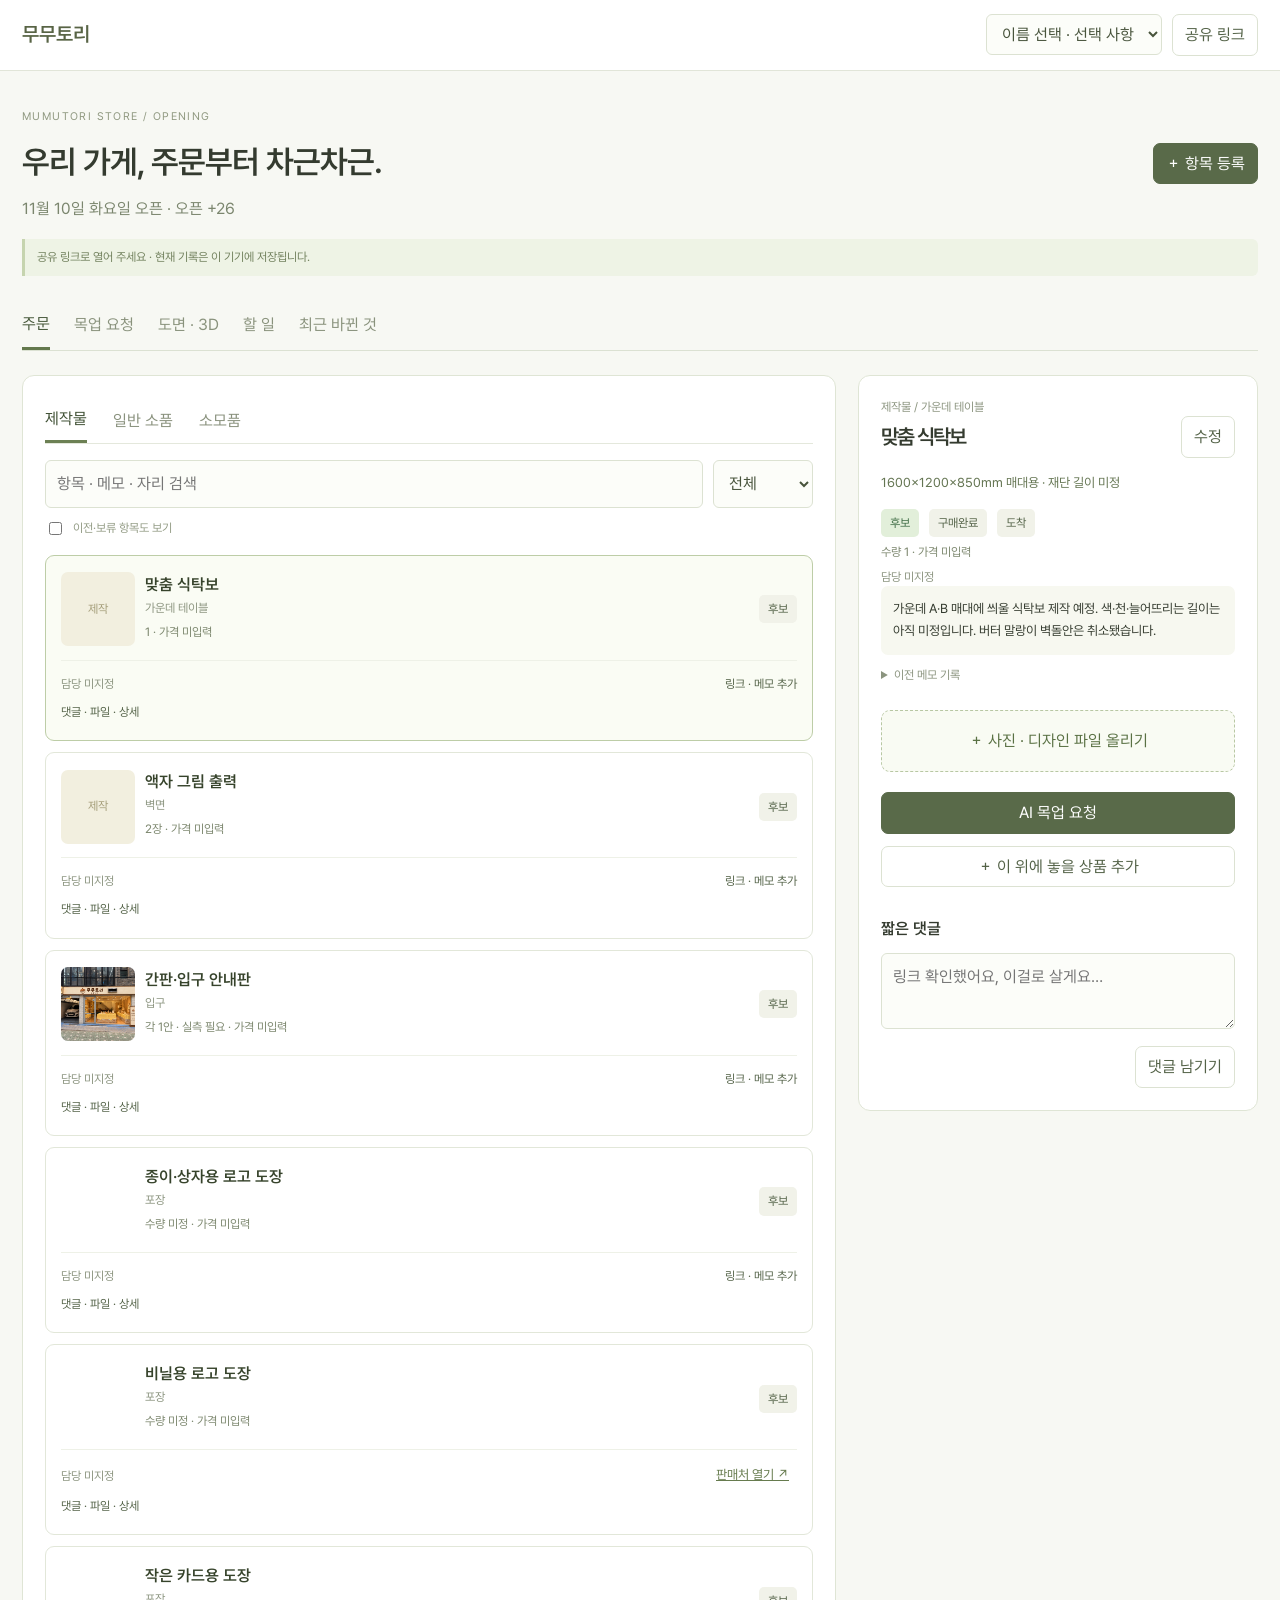
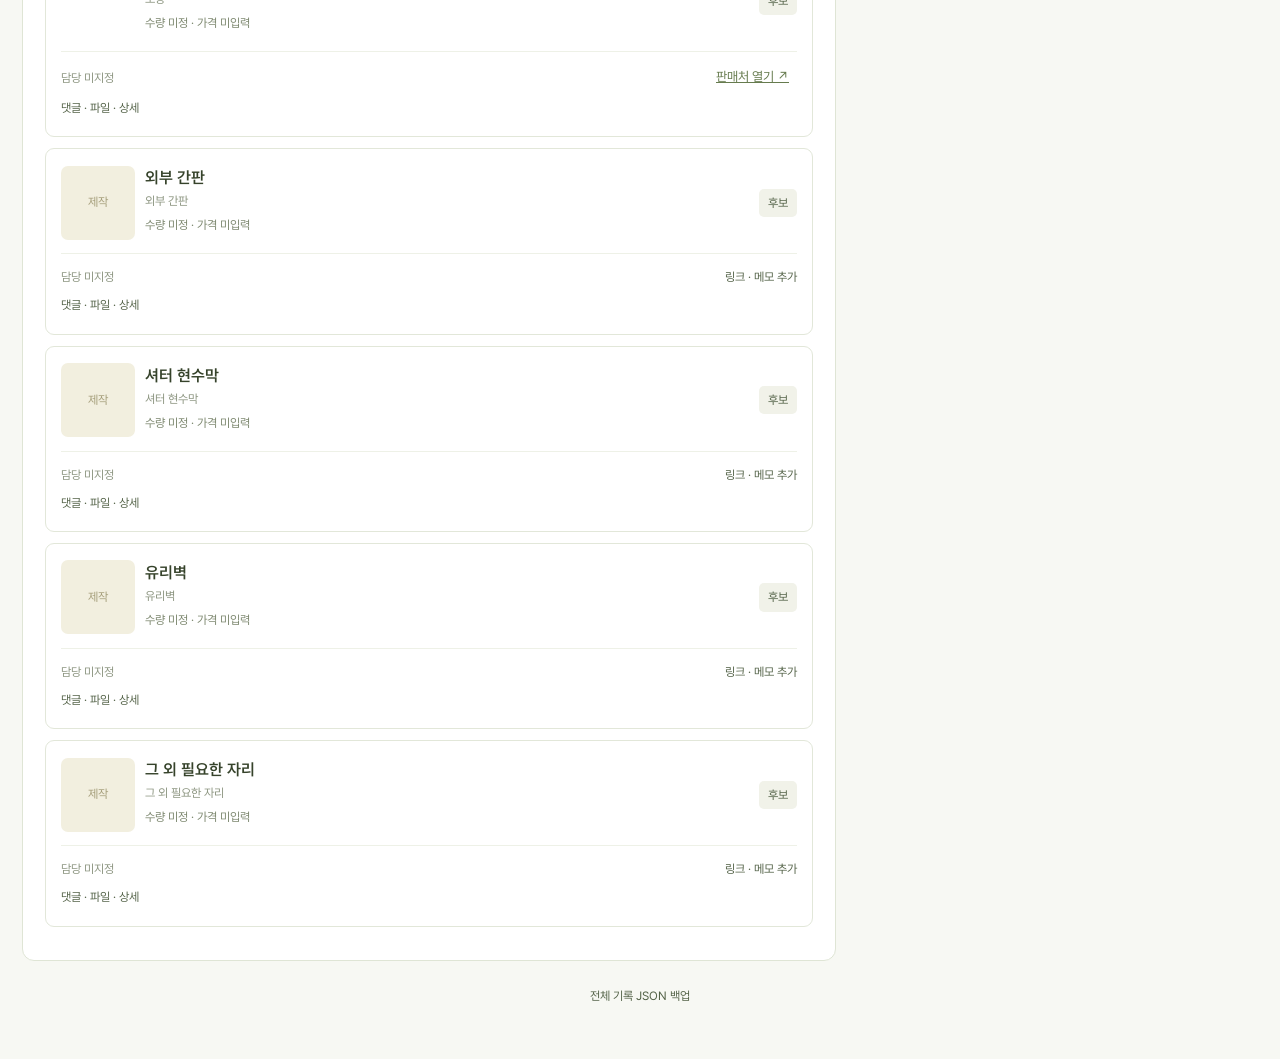
==== commit 4b15c43b: "주문 중심 공동 작업판: 실시간 댓글·변경 이력·할 일·기존 3D" ====
--- a/index.html
+++ b/index.html
@@ -1,15 +1,15 @@
 <!DOCTYPE html>
-<html lang="ko"><head><meta charset="utf-8"><meta name="referrer" content="no-referrer"><meta content="width=device-width,initial-scale=1" name="viewport"><meta content="noindex,nofollow" name="robots"><meta content="#EFE9E4" name="theme-color"><meta content="11/1 오픈. 자리별 제작물, 파일, 결정과 할 일을 현수·다희가 함께 관리합니다." name="description"><title>무무토리 · 현수와 다희의 매장 작업판</title><link href="assets/brand-logo.png" rel="icon" type="image/png"><link href="styles.css?v=twopeople1027" rel="stylesheet"><link rel="stylesheet" href="navigation.css?v=design03b"><link rel="stylesheet" href="checklist-editor.css?v=prep1026v2"><link rel="stylesheet" href="store-3d.css?v=design04a"><script defer src="navigation.js?v=share01"></script><script defer src="store-3d.js?v=design04a"></script><script defer src="project-data.js?v=twopeople1027"></script><link rel="stylesheet" href="budget.css?v=trial04"><script defer src="cost-data.js?v=trial04b"></script><script defer src="budget-state.js?v=trial04"></script><script defer src="budget.js?v=trial04"></script><script defer src="firebase-config.js?v=cloud01"></script><script defer src="firebase-sync.js?v=shared1027"></script><script defer src="buylist-data.js?v=side1027"></script><script defer src="palsibo-migration.js?v=palsibo1026"></script><script defer src="buylist-state.js?v=buylinks1026"></script><script defer src="preparation-data.js?v=shared1027"></script>
+<html lang="ko"><head><meta charset="utf-8"><meta name="referrer" content="no-referrer"><meta content="width=device-width,initial-scale=1" name="viewport"><meta content="noindex,nofollow" name="robots"><meta content="#EFE9E4" name="theme-color"><meta content="11/1 오픈. 자리별 제작물, 파일, 결정과 할 일을 현수·다희가 함께 관리합니다." name="description"><title>무무토리 · 오프라인 주문판</title><link href="assets/brand-logo.png" rel="icon" type="image/png"><link href="styles.css?v=twopeople1027" rel="stylesheet"><link rel="stylesheet" href="navigation.css?v=design03b"><link rel="stylesheet" href="checklist-editor.css?v=prep1026v2"><link rel="stylesheet" href="store-3d.css?v=design04a"><script defer src="navigation.js?v=share01"></script><script defer src="store-3d.js?v=design04a"></script><script defer src="project-data.js?v=twopeople1027"></script><link rel="stylesheet" href="budget.css?v=trial04"><script defer src="cost-data.js?v=trial04b"></script><script defer src="budget-state.js?v=trial04"></script><script defer src="budget.js?v=trial04"></script><script defer src="firebase-config.js?v=cloud01"></script><script defer src="firebase-sync.js?v=shared1027"></script><script defer src="buylist-data.js?v=side1027"></script><script defer src="palsibo-migration.js?v=palsibo1026"></script><script defer src="buylist-state.js?v=buylinks1026"></script><script defer src="preparation-data.js?v=shared1027"></script>
 <script defer src="preparation-examples.js?v=shared1027"></script>
 <script defer src="preparation-photos.js?v=prep1026v3"></script><script defer src="preparation-images.js?v=prep1026v3"></script><script defer src="preparation-state.js?v=shared1027"></script>
 <script defer src="preparation-view.js?v=prep1026v3examples"></script>
-<script defer src="two-person-plan.js?v=shared1027"></script><script src="shared-merge.js?v=shared1027" defer></script><script src="production-data.js?v=shared1027" defer></script><script src="production-state.js?v=shared1027" defer></script><script src="production-view.js?v=shared1027" defer></script><script defer src="app.js?v=shared1027"></script><script defer src="revision-prompts.js?v=design03"></script><link rel="stylesheet" href="preparation.css?v=prep1026v2"><link rel="stylesheet" href="preparation-grid.css?v=prep1026v3examples">
-<link rel="stylesheet" href="shared-board.css?v=shared1027"></head>
-<body><a class="skip-link" href="#main">본문으로 이동</a>
+<script defer src="two-person-plan.js?v=shared1027"></script><script src="shared-merge.js?v=shared1027" defer></script><script src="production-data.js?v=shared1027" defer></script><script src="production-state.js?v=shared1027" defer></script><script src="production-view.js?v=shared1027" defer></script><script defer src="revision-prompts.js?v=design03"></script><link rel="stylesheet" href="preparation.css?v=prep1026v2"><link rel="stylesheet" href="preparation-grid.css?v=prep1026v3examples">
+<link rel="stylesheet" href="shared-board.css?v=shared1027"><link rel="stylesheet" href="order-board.css?v=order1027"><script defer src="order-state.js?v=order1027"></script><script defer src="order-view.js?v=order1027"></script><script defer src="app.js?v=shared1027"></script></head>
+<body class="order-mode"><div id="order-app"></div><div id="legacy-engine" hidden aria-hidden="true"><a class="skip-link" href="#main">본문으로 이동</a>
 <aside class="project-sidebar" id="project-sidebar" aria-label="프로젝트 목차"><button class="sidebar-close" type="button" data-close-nav>목차 닫기 ×</button><a class="sidebar-brand" href="#overview"><img src="assets/brand-logo.png" width="38" height="51" alt="무무토리"><span><strong>무무토리 오프라인</strong><small>현수 · 다희 / 11.01 OPEN</small></span></a><nav aria-label="공간과 실행 메뉴"><div class="sidebar-nav"><a href="#overview"><span>01</span>공동 작업판</a><a href="#today"><span>02</span>오늘 할 일</a><a href="#production"><span>03</span>자리별 제작물</a><a href="#preparation"><span>04</span>매장 준비 목록</a><a href="#resources"><span>05</span>자료 · 확정 기록</a><a href="#ai-guide"><span>06</span>AI용 안내</a><a href="#notes"><span>07</span>노트 · 백업</a><a href="#previous-records"><span>08</span>이전 기록</a></div></nav><div class="sidebar-bottom"><span class="sidebar-save">이 기기에 자동 저장</span><p>같은 링크로 함께 준비하기<br><a class="sidebar-cloud-link" href="#cloud-sync">공유 링크 · 저장 상태 →</a></p><button type="button" data-export-records>준비 기록 내보내기 ↓</button></div></aside><button class="nav-backdrop" id="nav-backdrop" type="button" aria-label="목차 닫기" hidden></button><div class="mobile-project-header"><a href="#overview">무무토리 공동 작업판</a><button type="button" id="menu-toggle" aria-controls="project-sidebar" aria-expanded="false">목차 ☰</button></div><header class="site-header"><div class="page-location">MUMUTORI / 현수 · 다희 공동 작업판</div><span class="edition">OPENING / 2026.11.01</span></header>
 <main id="main" tabindex="-1">
 <section id="overview" class="shared-hero"><p class="board-eyebrow">MUMUTORI / OPENING WORKSPACE</p><div class="shared-title"><div><h1>우리의 작은 상점,<br>함께 준비해요.</h1><p>현수 · 다희 공동 작업판</p></div><div class="dday-card"><strong id="shared-dday">D−5</strong><span>2026.11.1 일요일 오픈</span></div></div><div class="shared-sync"><span class="sync-dot"></span><span id="shared-save-status" role="status">공유 링크를 확인하고 있어요.</span><a href="#cloud-sync">저장 · 공유 설정</a></div><p class="shared-link-note">두 분 모두 기존 <strong>전용 공유 링크</strong>로 열어 주세요. 일반 주소의 변경은 이 기기에만 저장됩니다.</p></section><section id="today" class="shared-section"><div class="board-heading"><h2>오늘 할 일</h2><span>다음 할 일 · 담당은 수정 가능</span></div><div class="today-grid"><article><h3><span class="person-dot hyunsoo">현</span>현수</h3><div id="today-hyunsoo"></div></article><article><h3><span class="person-dot dahee">다</span>다희</h3><div id="today-dahee"></div></article></div><details class="decision-box"><summary>둘이 결정할 것 <span id="decision-count">7건</span></summary><div id="shared-decisions"></div></details></section><section id="production" class="shared-section"><div class="board-heading"><div><p class="board-eyebrow">자리별로 자료와 할 일을 모아요</p><h2>매장 자리별 제작물</h2></div><span id="board-count">0 / 8 완료</span></div><div class="board-toolbar"><label>지금 작성하는 사람 <select id="board-author"><option value="">이름 선택</option><option>현수</option><option>다희</option><option>둘이</option></select></label><label class="board-search"><input id="board-search" type="search" aria-label="제작물 검색" placeholder="자리 · 할 일 찾기"></label></div><div class="board-filters"><button data-board-filter="전체" aria-pressed="true">전체</button><button data-board-filter="현수">현수</button><button data-board-filter="다희">다희</button><button data-board-filter="둘이">둘이</button><button data-board-filter="결정 대기">결정 대기</button><button data-board-filter="완료">완료</button></div><div id="production-board" class="production-grid"><article class="place-card" id="place-sign"><small class="place-id">place-sign</small><span class="place-status">아이디어</span><h3 class="">외부 간판</h3><p class="place-confirmed">X 옆 사각 프레임을 쓰는 제안. 간판 도안은 확정 전.</p><p class="place-size">프레임 실측 필요</p><p class="place-meta">담당 현수 · 마감 미정</p><p class="place-decision">결정 대기 · 간판 채택·문구·서체·배치</p><p class="place-next">다음 할 일 · 간판 위치·크기 확인 후 도안 요청</p><a href="https://drive.google.com/drive/folders/1swHSfRZT9nWmV5ziEIX-nfp_ZUp-GRzY" target="_blank" rel="noopener noreferrer">제작물 폴더 ↗</a></article><article class="place-card" id="place-banner"><small class="place-id">place-banner</small><span class="place-status">확정</span><h3 class="">셔터 현수막</h3><p class="place-confirmed">현수막 제작은 확정. 문구는 다희 제안 단계.</p><p class="place-size">셔터·현수막 실측 필요</p><p class="place-meta">담당 다희 · 마감 미정</p><p class="place-decision">결정 대기 · ‘귀여움이 우주를 구한다’ 문구 확정 여부</p><p class="place-next">다음 할 일 · 문구 확인 후 인쇄용 원본 넣기</p><a href="https://drive.google.com/drive/folders/1RO05Ow5fAisEQdRn6-mP2VggjvguBjx7" target="_blank" rel="noopener noreferrer">제작물 폴더 ↗</a></article><article class="place-card" id="place-glass"><small class="place-id">place-glass</small><span class="place-status">아이디어</span><h3 class="">유리벽</h3><p class="place-confirmed">유리 윗부분 시트지 등 제작물을 이 칸에 모읍니다.</p><p class="place-size">유리 폭·높이 실측 필요</p><p class="place-meta">담당 둘이 · 마감 미정</p><p class="place-decision">결정 대기 · 시트지 채택·도안</p><p class="place-next">다음 할 일 · 부착할 부분 실측·사진 넣기</p><a href="https://drive.google.com/drive/folders/1LVICl4EHVZPzYbYrCCRTvVvMDW-mW18S" target="_blank" rel="noopener noreferrer">제작물 폴더 ↗</a></article><article class="place-card" id="place-center"><small class="place-id">place-center</small><span class="place-status">확정</span><h3 class="">가운데 테이블 · 식탁보</h3><p class="place-confirmed">매대 A·B 앞뒤 결합. 식탁보 제작 예정. 버터 벽돌은 취소.</p><p class="place-size">A·B 각 1600×600×850mm / 합계 1600×1200×850mm</p><p class="place-meta">담당 둘이 · 마감 미정</p><p class="place-decision">결정 대기 · 식탁보 색·천·길이</p><p class="place-next">다음 할 일 · 식탁보 색·천·내려오는 길이 고르기</p><a href="https://drive.google.com/drive/folders/1eWwKxL4yaO0vzvyWRyYOrdC3jFBMOWBq" target="_blank" rel="noopener noreferrer">제작물 폴더 ↗</a></article><article class="place-card" id="place-arch"><small class="place-id">place-arch</small><span class="place-status">확정</span><h3 class="">MORE ARCH 수납장</h3><p class="place-confirmed">2개. 입구 안쪽 왼쪽 · 안쪽 오른쪽 벽 앞. 위 상자 사선 배치는 나중에 검토.</p><p class="place-size">각 1200×315×800mm · 2개</p><p class="place-meta">담당 둘이 · 마감 미정</p><p class="place-decision">결정 대기 · 상자 사선 배치 미정 · 나중에</p><p class="place-next">다음 할 일 · 수납장 위치·통로 확인</p><a href="https://drive.google.com/drive/folders/1oWHC64YO3swR0wCSIehfT7R8KE7BRGA1" target="_blank" rel="noopener noreferrer">제작물 폴더 ↗</a></article><article class="place-card" id="place-teal"><small class="place-id">place-teal</small><span class="place-status">확정</span><h3 class="">원래 청록 테이블</h3><p class="place-confirmed">기존 청록 테이블을 입구 기준 오른쪽 앞 벽쪽으로 이동.</p><p class="place-size">기존 가구 · 실측 필요</p><p class="place-meta">담당 현수 · 마감 미정</p><p class="place-decision">결정 대기 · 버터 시트지 채택 미정</p><p class="place-next">다음 할 일 · 이동 후 사진·실측 넣기</p><a href="https://drive.google.com/drive/folders/1ckgF0gQYdG_DHecWOv1sjdSEPA31tfSp" target="_blank" rel="noopener noreferrer">제작물 폴더 ↗</a></article><article class="place-card" id="place-counter"><small class="place-id">place-counter</small><span class="place-status">아이디어</span><h3 class="">카운터</h3><p class="place-confirmed">기존 카운터 유지. 파란 면에 버터 시트지 적용은 미정.</p><p class="place-size">실측 필요</p><p class="place-meta">담당 둘이 · 마감 미정</p><p class="place-decision">결정 대기 · 버터 시트지 채택 미정</p><p class="place-next">다음 할 일 · 필요한 안내물·부착면 정리</p><a href="https://drive.google.com/drive/folders/18mF3H8yOdD2w4E1gBi9grUfNSOIWAOcj" target="_blank" rel="noopener noreferrer">제작물 폴더 ↗</a></article><article class="place-card" id="place-other"><small class="place-id">place-other</small><span class="place-status">아이디어</span><h3 class="">그 외 필요한 자리</h3><p class="place-confirmed">새로 필요한 자리와 제작물을 여기에 적습니다.</p><p class="place-size">미정</p><p class="place-meta">담당 둘이 · 마감 미정</p><p class="place-decision">결정 대기 · </p><p class="place-next">다음 할 일 · 필요한 제작물·자리 적기</p><a href="https://drive.google.com/drive/folders/1d0l0dYTEDfo96aXW4fP941CIR76TPlPM" target="_blank" rel="noopener noreferrer">제작물 폴더 ↗</a></article></div><noscript>아래 내용은 10/27 배포 기준입니다. 실시간 공유·수정은 JavaScript를 켜 주세요.</noscript></section><section id="preparation" aria-label="매장 준비 목록"><noscript>매장 준비 목록을 보려면 JavaScript를 켜 주세요.</noscript></section><section id="resources" class="shared-section"><div class="board-heading"><h2>자료 · 확정 기록</h2><span>도면 원본은 그대로 보관해요</span></div><div class="resource-grid"><a target="_blank" rel="noopener noreferrer" href="https://drive.google.com/drive/folders/1CDh0phecXZGYyT0DBo7m17y2mQAvt_7a"><strong>도면 · 실측 원본 ↗</strong><span>팔시보 도면 및 실측자료</span></a><a target="_blank" rel="noopener noreferrer" href="https://drive.google.com/file/d/1G2wF3FsqZ_qM4L1ojMmamAP4Hx7IP18I/view"><strong>실측 · 배치 요약 ↗</strong><span>원본·확정·미확인 구분</span></a><a target="_blank" rel="noopener noreferrer" href="https://drive.google.com/drive/folders/10onaE0Mgrk7jYFtN5PQGRsvXC5MkDWbp"><strong>제작물 전체 폴더 ↗</strong><span>인쇄용 원본 · 시안 · 사진</span></a><a target="_blank" rel="noopener noreferrer" href="https://drive.google.com/file/d/12TJ5FSM40Jp8Etlw84E60cbvB-0F0Sp-/view"><strong>10/27 배치 확정 기록 ↗</strong><span>현수 전달 기준</span></a></div><div class="confirmed-note"><strong>10/27 14:55 최신 결정</strong><p>11/1 오픈 · 중앙 1600×1200×850mm + 식탁보 제작 예정 · 버터 벽돌 취소 · 현수막 제작 확정. 식탁보 색·천·길이, 현수막 문구, 버터 시트지, 상자 사선 배치, 간판 도안은 미정 또는 확인 필요입니다.</p></div></section><section id="ai-guide" class="shared-section"><div class="board-heading"><h2>두 사람 AI가 같이 쓰는 법</h2><a target="_blank" rel="noopener noreferrer" href="https://drive.google.com/file/d/1EPLIVgdZFSfs2l45hpfZeDxJbeFvxeI3/view">자세한 안내 ↗</a></div><ol class="ai-steps"><li><strong>현재 내용을 읽어요</strong><p>이 페이지의 칸 ID·확정 내용·결정 대기를 확인해요. 실시간 내용은 공유 링크 화면에서 ‘AI에게 현재 내용 복사’를 사용해요.</p></li><li><strong>맞는 자리에 파일을 넣어요</strong><p>각 칸의 ‘제작물 폴더’에 인쇄용 원본·시안·사진을 넣어요. 제안 파일은 파일명에 ‘제안’을 표시해요.</p></li><li><strong>바꿀 내용을 요청해요</strong><p>요청/에 칸 ID, 현재값 → 새값, 파일 링크, 요청자와 결정 근거를 적어요. 담당이 반영하고 결과/에 남겨요.</p></li></ol><div class="ai-actions"><button id="ai-copy" class="board-button">AI에게 현재 내용 복사</button><button id="snapshot-download" class="board-button">현재상태 파일 받기</button><a target="_blank" rel="noopener noreferrer" href="https://drive.google.com/drive/folders/1QqX5k8GE1tbyu2wbiYZ0_Kypod0FOQbb">요청 폴더 ↗</a><a target="_blank" rel="noopener noreferrer" href="https://drive.google.com/drive/folders/1L-TVf4P0M1KOsB7oho3OsJV4BRYH4LBj">결과 폴더 ↗</a></div><p class="board-muted" id="snapshot-status">공유 폴더 자동 내보내기: 연결 대기. <a target="_blank" rel="noopener noreferrer" href="https://drive.google.com/file/d/1l2-FqlKgd6J4xC4KxHVCoTTzKs62Tdd0/view">초기 기준 파일 ↗</a> 지금은 현재상태 파일을 받아 제작물/의 페이지_현재상태.md를 갱신할 수 있어요.</p><details><summary>AI가 읽을 현재 페이지 텍스트</summary><pre id="ai-current-text"></pre></details></section><section id="cloud-sync" aria-labelledby="storage-title" class="cloud-panel wrap"><div><h2 id="storage-title">다른 기기에서도 준비 기록 이어쓰기</h2><p id="cloud-status" role="status" aria-live="polite">공유 링크를 확인하고 있습니다. 로그인은 필요하지 않습니다.</p><small>전용 공유 링크를 열면 로그인 없이 체크리스트·분류·준비물·예산·메모·오픈일을 함께 수정합니다. 링크를 받은 사람은 기록을 보고 수정할 수 있습니다. 다른 기기의 변경도 자동으로 반영되며, 함께 수정한 내용이 겹치면 이어 쓸 기록을 선택합니다.</small></div><div class="cloud-actions"><button id="cloud-share" class="button primary" type="button" hidden>공유 링크 복사</button><button id="cloud-retry" class="button secondary" type="button" hidden>다시 연결</button><select id="cloud-recovery" aria-label="연결 전 백업 선택" hidden></select><button id="cloud-backup" class="button secondary" type="button" hidden>이전 기록 JSON</button></div></section><section aria-labelledby="notes-title" class="section wrap notes-section" id="notes"><div><div><p class="board-eyebrow">NOTE / BACKUP</p><h2>함께 남기는 노트</h2><p>기존 준비 노트와 전체 백업을 그대로 이어갑니다. 제작물별 내용은 위의 해당 칸에 적어 주세요.</p></div></div><div class="note-editor"><label for="project-note">우리의 준비 노트</label><textarea id="project-note" placeholder="업체 답변, 실측값, 새 아이디어를 적어 주세요." rows="9"></textarea><div class="save-info"><span aria-live="polite" id="save-status" role="status">이 브라우저에 저장됩니다.</span><span>로그인 없이 링크로 공동 작업 · JSON 백업 지원</span></div><div class="backup-actions"><button class="button secondary" id="export-button" type="button">준비 기록 내보내기</button><button class="button secondary" id="copy-backup-button" type="button">전체 기록 JSON 복사</button><label class="import-label">기록 가져오기<input accept="application/json,.json" id="import-file" type="file"></label></div><p class="backup-note">기존 초안의 JSON도 가져올 수 있습니다. 페이지 주소가 바뀌면 기존 기록은 자동으로 이동하지 않으므로, 이전 페이지에서 내보낸 JSON을 가져오세요.</p></div></section><details id="previous-records" class="shared-section previous-records"><summary>이전 준비표 · 사진 · 시안 기록</summary><p class="board-muted">과거 안을 보존한 기록입니다. 현재 확정 사항은 위 자리별 제작물 칸을 우선합니다.</p><section aria-labelledby="vision-title" class="section wrap" id="vision"><div class="heading-row"><div class="section-heading"><p class="eyebrow">01 / UPDATED DECISIONS</p><h2 id="vision-title">카운터는 그대로.<br>버터와 편지는 새롭게.</h2></div><p class="section-side">2026.10.11~12 변경 반영<br>메인 매장만 작게 · 버터 집기 설치 확인 · 11/1(일) 오픈</p></div><div class="decision-grid"><article><span class="pill confirmed">사용자 확정</span><ul class="decision-list"><li>후면 계단 아래 카운터와 그곳의 기존 집기 유지</li><li>중앙 테이블과 벽면 진열 집기를 모두 버터 집기로 교체</li><li>상판과 하단은 동일한 사각형, 한눈에 보이는 버터 덩어리</li><li>아래 은색 포장지, 위로 올라온 버터가 흘러내리다 굳은 모습</li><li>기존 벽면 우드·조명 유지, 상단 흰 벽에 버터 드립 도장</li><li><s>별도 벽면 한쪽에 타자기·레터 작성 공간, 바로 옆 우편함</s> — 이전 안(10/11 변경)</li><li><s>작성·투입·결제 후 다음날 전량 집계·타자기 인쇄·우편 발송</s> — 이전 안, 레터서비스는 온라인으로</li><li>홍대·연남동 소품상점 분위기의 간판과 입구 스탠드 배너</li><li><strong>10/11</strong> 메인 매장만 작게 운영 — 안쪽은 온라인 전용 재고창고·작업실(직원만), 매장 레터 코너·우편함·외부 포토존 없음</li><li><strong>10/11</strong> 가운데 버터 테이블은 기존 테이블만큼 크게(약 200×60cm), 제작 방식은 견적 후 결정</li><li><strong>10/11</strong> 버터 집기 설치 목표 10/27 · 전체 오픈 목표 10/31</li></ul></article><article><span class="pill proposed">이번 시안의 제안</span><ul class="decision-list"><li>중앙은 낮은 상품 진열로 버터 블록과 포장지의 실루엣 강조</li><li>은색 접힘 마감에 크림색 종이 가장자리와 작은 도토리 포인트</li><li><s>레터 코너는 옆 벽의 버터 콘솔, 우편함은 손이 닿는 인접 위치</s> — 이전 안</li><li>정면·돌출간판·배너의 글자 기준선, 자간, 여백을 하나로 정돈</li><li><s>원고·고객 보관표·결제를 접수번호로 대조하는 방식 검토</s> — 이전 안</li><li>오른쪽 벽은 거울과 키링 행거, 창가에는 모듈 테이블 2개</li></ul><p class="decision-foot">제작 재료·예산·상품 구색은 미확정입니다. 레터 규격·가격은 온라인 레터서비스에서 정합니다.</p></article></div><div class="role-note"><p><strong>건물주 사용 동의 요청은 기존 임차인 담당입니다.</strong> 무무토리 사업자 주소는 그대로 두고 공간을 3개월 팝업으로 이용하는 방향입니다.</p></div></section>
-<section class="space3d-section" id="space3d" aria-labelledby="space3d-title"><div class="section wrap"><div class="heading-row"><div class="section-heading"><p class="eyebrow">INTERACTIVE SPACE / 3D</p><h2 id="space3d-title">돌려 보고, 놓아 보는 무무토리.</h2></div><span class="section-side">2026.10.11 수정 · 메인 매장만 작게 운영</span></div><p class="space3d-intro">후면 계단과 기존 카운터는 유지합니다. 은색 포장지 위 버터 집기에 실제 판매했던 소품을 놓고, 오른쪽 벽은 거울과 키링 행거, 창가에는 모듈 테이블 2개를 둡니다. 뒤 통로 안쪽은 온라인 전용 재고창고·작업실(직원만)이며, 매장 레터 코너·우편함과 외부 포토존은 두지 않습니다.</p><div id="store-3d"></div><noscript><p>움직이는 공간 보기는 JavaScript가 필요합니다. 아래 사진과 목업에서도 배치를 확인할 수 있습니다.</p></noscript><p class="space3d-caption">회전·확대로 진열과 동선을 살펴보세요. 제품 사진은 첨부한 기존 레퍼런스에서 가져왔으며, 집기·공간 비례는 실측 전 제안입니다.</p></div></section><section aria-labelledby="design-title" class="design-section" id="design"><div class="wrap section"><div class="heading-row"><div class="section-heading"><p class="eyebrow">02 / BEFORE &amp; AFTER</p><h2 id="design-title">같은 공간, 새로운 장면.</h2></div><p class="section-side">Drive ‘팔시보 스토어’ 사진 9장 확인<br>2026.10.03 기준 · 실측 전</p></div><div class="source-note"><p><strong>실제 사진과 생성 이미지를 나란히 봅니다.</strong> 전면 유리·왼쪽 출입문·벽면 우드·기존 조명·후면 계단을 기준으로 제작했습니다. 생성 과정에서 세부 형태가 달라질 수 있으며, 3D 이미지는 사진으로 추정한 공간 관계를 보여 줍니다. 치수 도면이나 편집 가능한 3D 모델은 아닙니다.</p></div>
+<section class="space3d-section" id="space3d" aria-labelledby="space3d-title"><div class="section wrap"><div class="heading-row"><div class="section-heading"><p class="eyebrow">INTERACTIVE SPACE / 3D</p><h2 id="space3d-title">돌려 보고, 놓아 보는 무무토리.</h2></div><span class="section-side">2026.10.11 수정 · 메인 매장만 작게 운영</span></div><p class="space3d-intro">후면 계단과 기존 카운터는 유지합니다. 은색 포장지 위 버터 집기에 실제 판매했던 소품을 놓고, 오른쪽 벽은 거울과 키링 행거, 창가에는 모듈 테이블 2개를 둡니다. 뒤 통로 안쪽은 온라인 전용 재고창고·작업실(직원만)이며, 매장 레터 코너·우편함과 외부 포토존은 두지 않습니다.</p><noscript><p>움직이는 공간 보기는 JavaScript가 필요합니다. 아래 사진과 목업에서도 배치를 확인할 수 있습니다.</p></noscript><p class="space3d-caption">회전·확대로 진열과 동선을 살펴보세요. 제품 사진은 첨부한 기존 레퍼런스에서 가져왔으며, 집기·공간 비례는 실측 전 제안입니다.</p></div></section><section aria-labelledby="design-title" class="design-section" id="design"><div class="wrap section"><div class="heading-row"><div class="section-heading"><p class="eyebrow">02 / BEFORE &amp; AFTER</p><h2 id="design-title">같은 공간, 새로운 장면.</h2></div><p class="section-side">Drive ‘팔시보 스토어’ 사진 9장 확인<br>2026.10.03 기준 · 실측 전</p></div><div class="source-note"><p><strong>실제 사진과 생성 이미지를 나란히 봅니다.</strong> 전면 유리·왼쪽 출입문·벽면 우드·기존 조명·후면 계단을 기준으로 제작했습니다. 생성 과정에서 세부 형태가 달라질 수 있으며, 3D 이미지는 사진으로 추정한 공간 관계를 보여 줍니다. 치수 도면이나 편집 가능한 3D 모델은 아닙니다.</p></div>
 <div class="design-grid"><figure><button aria-label="실제 내부 사진 확대" class="image-button" data-caption="실제 사진 · 실제 매장 사진. 중앙 테이블, 후면 계단·카운터, 우드와 조명 보존 범위의 기준 사진." data-image="assets/store-inside.jpg" type="button"><img alt="현재 팔시보 매장의 내부와 기존 중앙 테이블" height="1368" loading="lazy" src="assets/store-inside.jpg" width="1824"><span class="image-label">BEFORE · 실제 사진</span></button><figcaption><h3>현재의 팔시보스토어</h3><p>큰 중앙 테이블, 양쪽 우드 벽, 계단 아래 카운터가 보입니다.</p></figcaption></figure><figure><button aria-label="변경 실사 목업 확대" class="image-button" data-caption="수정 생성 목업 · 후면 계단 아래 카운터·기존 집기는 유지하고 중앙·벽면을 사각 버터 집기로 교체합니다. 은색 포장지와 굳은 드립, 별도 옆 벽의 타자기·작성 공간·우편함을 반영한 제안입니다. 실측 설계가 아닙니다." data-image="assets/mumutori-interior-v2.png" type="button"><img alt="기존 카운터를 보존하고 은색 포장지 위 사각 버터 집기와 벽면 레터·우편함을 배치한 실내 수정 목업" height="1086" loading="lazy" src="assets/mumutori-interior-v2.png" width="1448"><span class="image-label">AFTER · 생성 목업</span></button><figcaption><h3>누가 봐도 버터인 상점</h3><p>중앙·벽면은 은색 포장지 위 사각 버터. 카운터는 기존 그대로, 편지는 옆 벽에서.</p></figcaption></figure></div>
 <div class="design-grid second-row"><figure><button aria-label="실제 외관 사진 확대" class="image-button" data-caption="실제 정면 사진 · 실제 매장 사진. 출입문·유리·외벽·환기구는 현 상태를 기준으로 간판 설치 범위를 검토합니다." data-image="assets/store-front.jpg" type="button"><img alt="팔시보의 정면 간판과 유리 출입구" height="1368" loading="lazy" src="assets/store-front.jpg" width="1824"><span class="image-label">BEFORE · 실제 외관</span></button><figcaption><h3>간판 교체 위치 확인</h3><p>정면 글자와 돌출간판을 함께 바꾸되 환기구·유리·출입문은 가리지 않습니다.</p></figcaption></figure><figure><button aria-label="간판 변경 목업 확대" class="image-button" data-caption="수정 외관 생성 목업 · 홍대·연남동 소품상점 분위기에 맞춘 무무토리 간판과 입구 스탠드 배너 제안. 글자·로고의 최종 제작은 현행 원본과 실측 규격으로 다시 정렬합니다." data-image="assets/mumutori-exterior-v2.png" type="button"><img alt="무무토리 간판의 여백과 정렬을 맞추고 입구 스탠드 배너를 둔 외관 수정 제안" height="1024" loading="lazy" src="assets/mumutori-exterior-v2.png" width="1536"><span class="image-label">AFTER · 간판 제안</span></button><figcaption><h3>골목에서 자연스럽게 눈에 띄도록</h3><p>간판의 여백과 글자 간격을 정돈하고, 입구 배너까지 크림·갈색·도토리로 연결한 제안.</p></figcaption></figure></div>
 <div class="spatial-grid"><figure><button aria-label="3D 이미지 확대" class="image-button" data-caption="사진 기반 3D 생성 제안 · 후면 카운터 보존, 중앙·벽면 사각 버터 집기, 은색 포장지, 별도 벽면 레터·우편함을 반영합니다. 보이지 않는 면과 비례는 추정이며 시공 도면이 아닙니다." data-image="assets/mumutori-3d-v2.png" type="button"><img alt="카운터와 계단을 유지하며 중앙·벽면 버터 집기와 별도 레터 코너를 배치한 3D 수정 제안" height="1024" loading="lazy" src="assets/mumutori-3d-v2.png" width="1536"><span class="image-label">3D · 사진 기반 추정</span></button><figcaption><h3>진열·레터·카운터를 나눈 배치</h3><p>중앙·벽면 진열 → 옆 벽에서 편지 작성·투입 → 기존 카운터 결제. 다음날 직원이 집계·인쇄·발송합니다.</p></figcaption></figure><div class="spatial-notes"><h3>사진에서 확인한 공간</h3><ul><li>거리에서 볼 때 왼쪽 출입문과 넓은 전면 유리</li><li>높게 올라오는 우드 패널과 좁은 상단 흰 벽</li><li>흰 레일 조명·천장형 냉난방기·노출 배관</li><li>후면 계단 하부의 기존 우드 카운터</li><li>측면 개구부, 기존 금속 진열대</li></ul><button class="text-link" data-caption="실제 역방향 사진 · 실제 매장 사진. 내부에서 전면을 본 사진. 우드 상단 흰 벽과 조명 높이를 실측할 때 참고합니다." data-image="assets/store-reverse.jpg" type="button">입구를 바라본 실제 사진 보기</button><p class="small-note">벽 길이, 높이, 통로 폭과 설비 위치는 현장 실측으로 확정합니다.</p></div></div><div class="butter-detail"><figure><button aria-label="사각 버터 집기 상세 확대" class="image-button" data-caption="버터 집기 상세 생성 제안 · 상판·하단 동일 사각형의 버터 블록, 아래에서 펼쳐지는 은색 포장지와 옆면의 굳은 드립. 재료·치수·하중은 제작 검토 전입니다." data-image="assets/mumutori-butter-table-v2.png" type="button"><img alt="은색 포장지에서 올라온 사각 버터 블록 테이블의 상세 제안" height="1024" loading="lazy" src="assets/mumutori-butter-table-v2.png" width="1536"><span class="image-label">DETAIL · 버터 집기</span></button></figure><div><p class="eyebrow">A BLOCK OF BUTTER</p><h3>포장지를 열자,<br>버터가 올라오는 모습.</h3><p>상판과 하단의 사각 윤곽을 맞추고 덩어리감을 유지합니다. 녹은 표현은 두꺼운 옆면에서 시작해 은색 포장지 위로 흘러내리다 멈춥니다.</p><ul><li><strong>상판</strong> 평평한 사각형 진열면</li><li><strong>몸체</strong> 연한 버터색의 두꺼운 블록과 굳은 드립</li><li><strong>하단</strong> 펼친 은색 포장지, 크림·도토리 포인트 제안</li><li><strong>벽면</strong> 같은 형태를 얕은 진열 집기로 적용</li></ul><p class="small-note">실제 은박 재료 사용은 미확정입니다. 손에 닿는 면·청소·내구성을 확인할 마감 샘플을 먼저 만듭니다.</p></div></div></div></section>
@@ -25,4 +25,4 @@
 <section aria-labelledby="posdocs-title" class="section wrap" id="posdocs"><h2 id="posdocs-title">카드 단말기 서류 · 끝</h2><p class="pos-complete">✓ 서류·신청 완료 · 10/26 사장님 확인</p><details class="pos-history"><summary>끝 · 이전 서류 안내와 기록 펼치기</summary><div class="heading-row"><div class="section-heading"><p class="eyebrow">CARD TERMINAL / DOCUMENTS</p><h2>카드 단말기 서류 · 이전 안내</h2><p>카드 단말기(포스모스) 가맹 등록에 필요한 서류입니다. 아래를 준비해 포스모스 카카오톡 채널 1:1 채팅으로, 대표자 성함·연락처와 함께 보냅니다. 가맹 등록은 접수일을 빼고 3~5일(카드사 9곳 등록에 3~4일) 걸리니 10/23(금)까지 보내야 오픈에 맞출 수 있는데, <strong>10/14에 보냈습니다</strong>.</p><p style="margin-top:14px"><a class="editor-button" href="https://pf.kakao.com/_Rxolxkb" target="_blank" rel="noopener noreferrer" aria-label="포스모스 카카오톡 채널 열기(새 창)">포스모스 카카오톡 채널 열기 ↗</a></p></div><span class="small-note" style="white-space:nowrap">서류 파일은<br>올리지 않고<br>체크만 합니다.</span></div><p class="list-summary"><strong>10/14 당시 기록: 서류 보냄 · 개통 대기</strong> — 보낸 것 7가지 · 해당 없음 1가지 · 체크는 쓰시던 공유 링크로 연 <a class="buylist-link" href="#checklist">실행 체크리스트</a>의 ‘카드 단말기 서류’ 칸에서 합니다.</p><div class="buylist-group"><h3>서류 8가지<small>7개 보냄 · 1개 해당 없음</small></h3><div class="buylist-rows"><article class="buylist-row"><div class="buylist-info"><h4 class="buylist-name">① 신분증</h4></div><p class="buylist-price"></p><div class="buylist-side"><span class="buylist-status" data-status="준비 완료">보냄(10/14)</span></div></article><article class="buylist-row"><div class="buylist-info"><h4 class="buylist-name">② 간판 사진 1장</h4><p class="buylist-memo">도로명 표지판 사진으로 대신할 수 있습니다.</p><div class="task-meta"><span class="tag">팝업 공간에서 촬영</span></div></div><p class="buylist-price"></p><div class="buylist-side"><span class="buylist-status" data-status="준비 완료">보냄(10/14)</span></div></article><article class="buylist-row"><div class="buylist-info"><h4 class="buylist-name">③ 외부 사진</h4><p class="buylist-memo">문을 열어 실내가 보이게 찍습니다.</p><div class="task-meta"><span class="tag">팝업 공간에서 촬영</span></div></div><p class="buylist-price"></p><div class="buylist-side"><span class="buylist-status" data-status="준비 완료">보냄(10/14)</span></div></article><article class="buylist-row"><div class="buylist-info"><h4 class="buylist-name">④ 실내 사진 2~3장</h4><div class="task-meta"><span class="tag">팝업 공간에서 촬영</span></div></div><p class="buylist-price"></p><div class="buylist-side"><span class="buylist-status" data-status="준비 완료">보냄(10/14)</span></div></article><article class="buylist-row"><div class="buylist-info"><h4 class="buylist-name">⑤ 영업신고증</h4><p class="buylist-memo">음식점만 해당합니다. 무무토리는 해당 없음.</p></div><p class="buylist-price"></p><div class="buylist-side"><span class="buylist-status" data-status="later">해당 없음</span></div></article><article class="buylist-row"><div class="buylist-info"><h4 class="buylist-name">⑥ 사업자등록증</h4><p class="buylist-memo">액자에서 꺼내서, 빛 반사 없이 찍습니다.</p></div><p class="buylist-price"></p><div class="buylist-side"><span class="buylist-status" data-status="준비 완료">보냄(10/14)</span></div></article><article class="buylist-row"><div class="buylist-info"><h4 class="buylist-name">⑦ 통장 사본</h4><p class="buylist-memo">사업자 통장으로 준비합니다. 어느 통장으로 할지는 정했습니다(10/14).</p></div><p class="buylist-price"></p><div class="buylist-side"><span class="buylist-status" data-status="준비 완료">보냄(10/14)</span></div></article><article class="buylist-row"><div class="buylist-info"><h4 class="buylist-name">⑧ 이메일</h4><p class="buylist-memo">이메일 주소를 함께 적어 보냅니다.</p></div><p class="buylist-price"></p><div class="buylist-side"><span class="buylist-status" data-status="준비 완료">보냄(10/14)</span></div></article></div></div><div class="buylist-group"><h3>알아 둘 것</h3><p class="buylist-ink"><strong>당시 안내</strong> 가맹 등록은 접수일을 빼고 3~5일 걸립니다. 개통 연락이 오면 결제·취소를 한 번씩 시험합니다.</p><p class="buylist-ink"><strong>사업자 종류</strong> 법인 사업자라면 서류를 보내기 전에 포스모스에 먼저 말해야 합니다. 무무토리는 개인사업자 기준입니다.</p></div></details></section><p class="wrap list-summary" id="palsibo-migration-status" role="status" hidden></p>
 
 <section aria-labelledby="prompts-title" class="section wrap prompt-section" id="revision-prompts"><div class="heading-row"><div class="section-heading"><p class="eyebrow">09 / NEXT REVISION</p><h2 id="prompts-title">다음 수정도,<br>이 기준에서 이어서.</h2><p>프롬프트를 복사해 다음 대화에 붙여 넣으세요. 바꿀 부분을 아래에 적으면 복사할 때 함께 붙습니다.</p></div><button class="button primary" data-copy-prompt="project" id="copy-project-prompt" type="button">프로젝트 수정 프롬프트 복사</button></div><label class="prompt-change-label" for="prompt-change">이번에 바꿀 부분 <span>선택 입력 · 이 내용은 자동 저장되지 않습니다.</span></label><textarea id="prompt-change" maxlength="4000" placeholder="예: 은색 포장지의 높이를 조금 낮추고, 배너의 여백을 더 넓혀 줘." rows="3"></textarea><p aria-live="polite" class="small-note" id="prompt-copy-status" role="status">확정 사항을 유지하며 이미지와 페이지를 함께 수정하도록 정리했습니다.</p><div class="prompt-cards" id="prompt-cards"></div><p class="small-note">이미지를 다시 만들 때는 원사진·현행 로고·이 페이지의 최신 시안을 함께 첨부하세요. 실제 생성에 사용한 프롬프트는 <a class="text-link" download="" href="image-prompts-v2.md">이미지 프롬프트 파일</a>에서도 확인할 수 있습니다.</p></section></details></main>
-<footer class="wrap site-footer"><a class="wordmark" href="#">무무토리.</a><p>무무토리 · 함께 준비하는 작은 상점</p><a aria-label="맨 위로" class="back-top" href="#">↑</a></footer><dialog aria-labelledby="dialog-caption" id="image-dialog"><button aria-label="이미지 닫기" id="dialog-close" type="button">×</button><img alt="" id="dialog-image"><p id="dialog-caption"></p></dialog><div aria-live="polite" hidden="" id="toast" role="status"></div></body></html>+<footer class="wrap site-footer"><a class="wordmark" href="#">무무토리.</a><p>무무토리 · 함께 준비하는 작은 상점</p><a aria-label="맨 위로" class="back-top" href="#">↑</a></footer><dialog aria-labelledby="dialog-caption" id="image-dialog"><button aria-label="이미지 닫기" id="dialog-close" type="button">×</button><img alt="" id="dialog-image"><p id="dialog-caption"></p></dialog></div><div id="order-scene-home" hidden><section id="order-scene"><div id="store-3d"></div></section></div><div aria-live="polite" hidden="" id="toast" role="status"></div></body></html>
--- a/order-board.css
+++ b/order-board.css
@@ -0,0 +1,3 @@
+body.order-mode{background:#f7f8f3;color:#343b2f;font-family:Pretendard,sans-serif;margin:0}body.order-mode [hidden],#legacy-engine{display:none!important}#order-app{min-height:100vh}.ob-top{background:#fff;border-bottom:1px solid #e1e5d8;padding:14px max(22px,calc((100vw - 1360px)/2));display:flex;justify-content:space-between;align-items:center;gap:12px}.ob-brand{font-size:20px;font-weight:700;color:#586445}.ob-shell{max-width:1360px;margin:auto;padding:30px 22px}.ob-row{display:flex;align-items:center;gap:10px}.ob-between{justify-content:space-between}.ob-hero{margin-bottom:12px}.ob-hero h1{font-size:32px;letter-spacing:-1px;margin:5px 0}.ob-eyebrow{font-size:11px;letter-spacing:1.4px;color:#909981}.ob-sub{color:#7b866e;margin:4px 0}.ob-sync{font-size:12px;color:#71805d;border-left:3px solid #c6d4af;padding:8px 12px;background:#eef3e5;border-radius:0 6px 6px 0}.ob-button,.ob-primary,.ob-pill,.ob-text,.ob-nav button,.ob-tabs button{font:inherit;cursor:pointer;border:1px solid #dce2d2;padding:9px 12px;border-radius:7px;background:#fff;color:#536247;line-height:1.35}.ob-primary{color:white;background:#596a49;border-color:#596a49}.ob-text{padding:5px 0;font-size:12px;border:0;background:transparent;text-align:left}.ob-button:hover,.ob-text:hover{background:#f2f5e9}.ob-nav{display:flex;gap:24px;border-bottom:1px solid #dbe1d2;margin:24px 0;overflow-x:auto}.ob-nav button{border:0;border-radius:0;background:none;padding:13px 0;white-space:nowrap;color:#89927c}.ob-nav button.on{color:#46583a;border-bottom:3px solid #63784c}.ob-grid{display:grid;grid-template-columns:minmax(0,1fr) 400px;gap:22px;align-items:start}.ob-panel,.ob-detail{padding:22px;background:#fff;border:1px solid #dfe5d5;border-radius:12px;min-width:0}.ob-panel h2,.ob-detail h2{font-size:21px;margin:0}.ob-tabs{display:flex;gap:26px;border-bottom:1px solid #e4e8dc}.ob-tabs button{border:0;border-radius:0;background:none;padding:10px 0;color:#89917d}.ob-tabs .on{border-bottom:3px solid #6c8054;color:#3f5034}.ob-tools{display:flex;gap:10px;margin:16px 0 10px}.ob-tools input{flex:1;min-width:0}.ob-top select,.ob-tools select,.ob-tools input,.ob-field input,.ob-field select,.ob-field textarea,.ob-comment-form textarea{font:inherit;border:1px solid #dce2d2;background:#fcfdf9;border-radius:6px;padding:9px 11px;color:#48543c}.ob-old{display:flex;align-items:center;gap:8px;font-size:12px;color:#929b84;margin:8px 0 16px}.ob-card{border:1px solid #e2e7d9;border-radius:9px;padding:15px;margin:11px 0;background:#fff;min-width:0}.ob-card.selected{background:#fafcf4;border-color:#bdcda7}.ob-thumb{width:74px;height:74px;object-fit:cover;border-radius:7px;flex-shrink:0;background:#f2efdf}.ob-placeholder{display:grid;place-items:center;color:#a49d79;font-size:12px}.ob-info{flex:1;min-width:0}.ob-name{font:inherit;font-weight:600;font-size:16px;border:0;padding:0;background:none;cursor:pointer;text-align:left;color:#36432b}.ob-meta{font-size:12px;color:#7b866d;margin:5px 0;overflow-wrap:anywhere}.ob-muted{color:#8b947f;font-size:12px;display:block;line-height:1.5}.ob-card-foot{border-top:1px solid #eef1e7;padding-top:10px;margin-top:12px;flex-wrap:wrap}.ob-link{color:#667b4e;font-size:13px;display:inline-block;margin:4px 8px 4px 0;overflow-wrap:anywhere;text-decoration:underline}.ob-pill{font-size:12px;background:#f1f2e9;border:0;border-radius:5px;padding:6px 9px;white-space:nowrap}.ob-pill.on,.ob-pill.bought{color:#3e6c45;background:#e2efda}.ob-detail{position:sticky;top:16px;max-height:calc(100vh - 32px);overflow:auto}.ob-detail .ob-row{flex-wrap:wrap}.ob-detail-image{display:block;width:100%;max-height:200px;object-fit:contain;background:#f7f7ef;border-radius:8px;margin:16px 0}.ob-spec{font-size:13px;color:#647552;margin:14px 0}.ob-memo{white-space:pre-wrap;font-size:13px;background:#f7f8f0;border-radius:7px;padding:12px;overflow-wrap:anywhere;max-height:240px;overflow:auto}.ob-upload{width:100%;padding:16px;border:1px dashed #b8c7a3;border-radius:9px;background:#f9fbf3;font:inherit;color:#5a7144;cursor:pointer;margin:14px 0}.ob-detail>.ob-primary,.ob-detail>.ob-button{width:100%;margin:6px 0}.ob-section-title{font-size:16px;margin:22px 0 10px}.ob-comment{border-top:1px solid #edf0e4;padding:10px 0}.ob-comment p{margin:5px 0;font-size:13px;white-space:pre-wrap;overflow-wrap:anywhere}.ob-comment-form textarea{width:100%;box-sizing:border-box}.ob-comment-form button{display:block;margin:8px 0 0 auto}.ob-file{display:flex;gap:6px;justify-content:space-between;border-bottom:1px solid #eef0e7;padding:4px 0;align-items:center}.ob-dialog{box-sizing:border-box;width:600px;max-width:calc(100vw - 24px);max-height:90vh;padding:22px;border:1px solid #d8e0cd;border-radius:12px;color:#3d4933}.ob-dialog::backdrop{background:#303f2b55}.ob-dialog h2{font-size:21px;margin:0}.ob-form{display:grid;gap:14px;margin-top:18px}.ob-field{display:grid;gap:6px;font-size:12px;color:#89947b}.ob-field input,.ob-field select,.ob-field textarea{font-size:14px;width:100%;box-sizing:border-box}.ob-owners{display:flex;gap:12px;border:1px solid #dce3d2;border-radius:7px;padding:12px}.ob-owners legend{font-size:12px;color:#89947b}.ob-owners label{display:flex;gap:7px;font-size:14px;align-items:center}.ob-task{display:flex;gap:12px;padding:16px 0;border-bottom:1px solid #e9edde;align-items:center}.ob-task>div{flex:1}.ob-task input{width:18px;height:18px;accent-color:#6e8752}.ob-task strong{font-size:15px}.ob-task small{margin-top:5px}.ob-activity{padding:14px 0;border-bottom:1px solid #e9eddf}.ob-activity p{margin:5px 0}.ob-empty{padding:26px 0;color:#8b967d;font-size:14px}.ob-note{font-size:12px;color:#868367;background:#f2f0e4;border-radius:7px;padding:11px}.ob-scene-links{display:flex;flex-wrap:wrap;gap:8px}.ob-legacy-tasks{margin-top:24px;color:#89967c}.ob-result-image{display:block;max-width:100%;max-height:360px;object-fit:contain;margin-top:12px}.ob-footer{text-align:center;padding:20px}.ob-button:disabled,.ob-primary:disabled,.ob-pill:disabled{opacity:.5}#order-scene{margin-top:18px;background:#fff;border:1px solid #dfe5d5;border-radius:12px;padding:18px}#order-scene .s3-viewport{min-height:520px}#order-scene .s3-legend{font-size:12px}
+@media(max-width:800px){.ob-top{padding:12px 16px}.ob-top .ob-button{font-size:11px;padding:8px}.ob-top select{font-size:11px;max-width:140px;padding:8px}.ob-shell{padding:22px 14px}.ob-hero{align-items:flex-start}.ob-hero h1{font-size:25px;max-width:240px;line-height:1.3}.ob-hero>.ob-primary{font-size:12px;padding:10px;white-space:nowrap}.ob-eyebrow{font-size:9px}.ob-sub{font-size:13px}.ob-nav{gap:22px;margin:16px 0}.ob-nav button{font-size:14px}.ob-grid{grid-template-columns:1fr}.ob-panel,.ob-detail{padding:16px}.ob-detail{position:static;max-height:none}.ob-card{padding:12px}.ob-thumb{width:65px;height:65px}.ob-name{font-size:15px}.ob-meta{font-size:11px}.ob-tabs{gap:26px}.ob-tabs button{font-size:15px}.ob-tools select{max-width:110px;font-size:12px}.ob-tools input{font-size:13px}.ob-card>.ob-row>.ob-pill{font-size:11px;padding:5px}.ob-dialog{padding:18px}#order-scene{padding:10px}#order-scene .s3-viewport{min-height:390px}.ob-row{gap:8px}}
+body.order-mode{padding:0!important;margin:0!important}.ob-legacy-note{margin:10px 0;font-size:12px;color:#8b947f}.ob-legacy-note summary{cursor:pointer}.ob-legacy-note p{white-space:pre-wrap;overflow-wrap:anywhere}
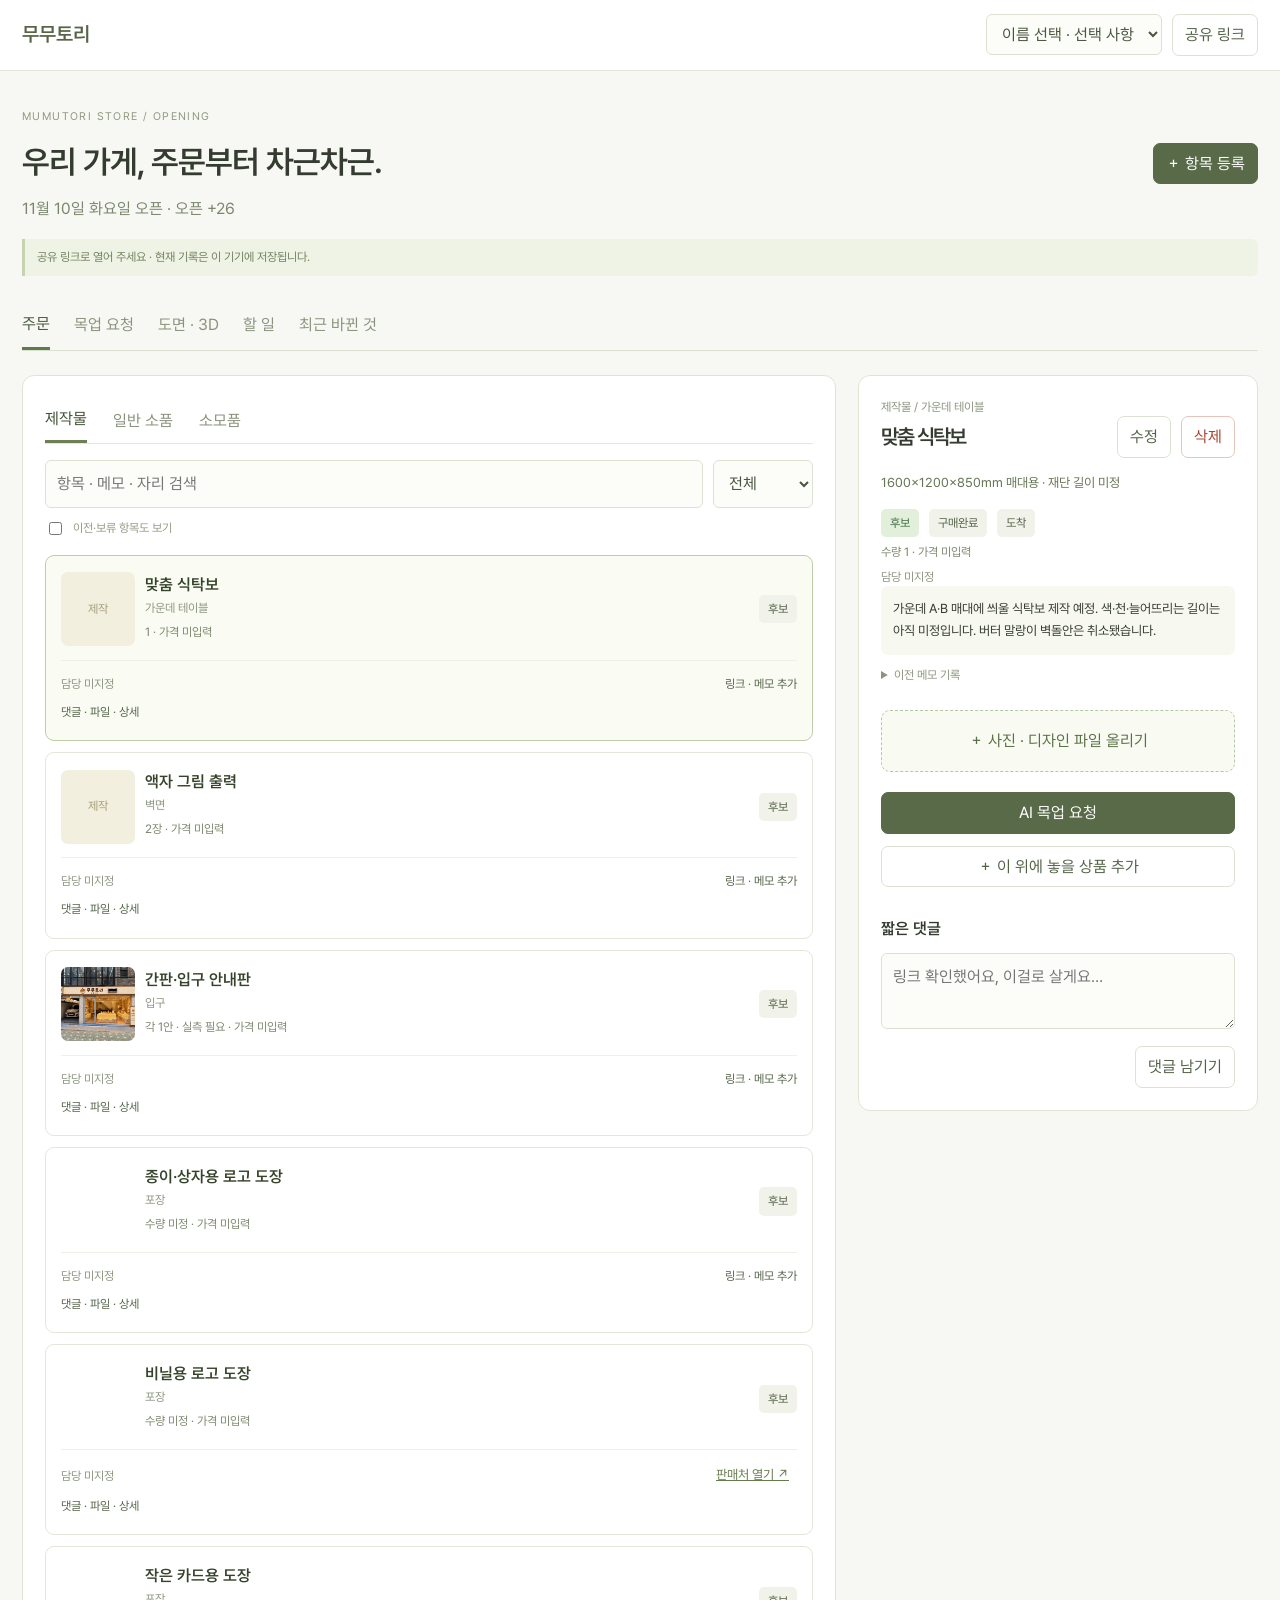
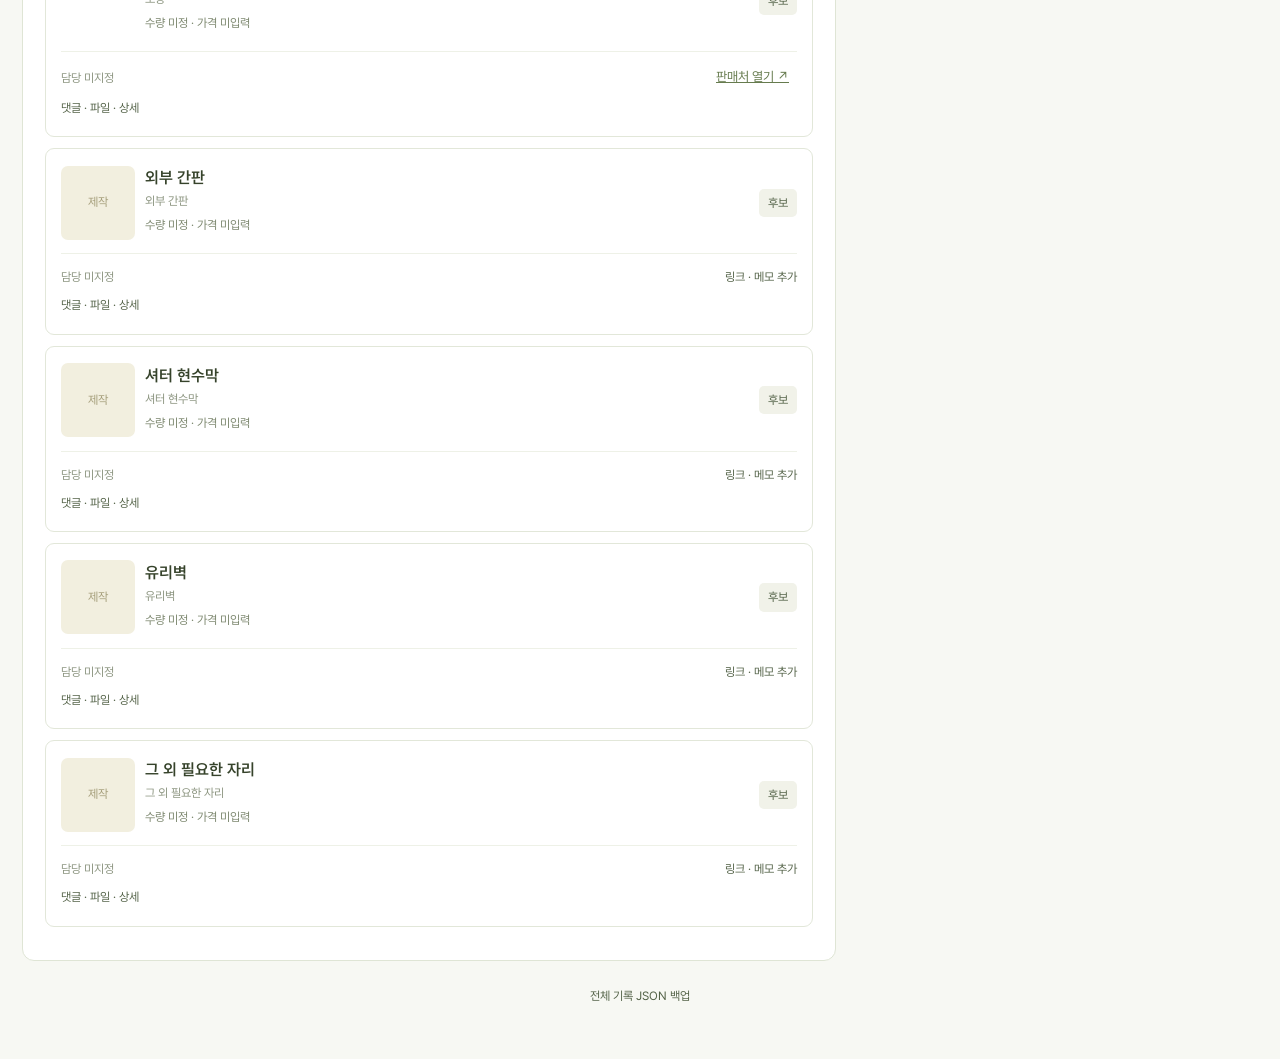
==== commit 808e921a: "주문판: 항목 삭제(보관) · 되살리기 버튼 - 상세 칸에 '삭제' 버튼: 확인 후 archived=true로 숨김(기록·이력은 그대로) - 지운 항목은 '이전·보류 항목도 보기'" ====
--- a/index.html
+++ b/index.html
@@ -1,10 +1,10 @@
 <!DOCTYPE html>
-<html lang="ko"><head><meta charset="utf-8"><meta name="referrer" content="no-referrer"><meta content="width=device-width,initial-scale=1" name="viewport"><meta content="noindex,nofollow" name="robots"><meta content="#EFE9E4" name="theme-color"><meta content="11/1 오픈. 자리별 제작물, 파일, 결정과 할 일을 현수·다희가 함께 관리합니다." name="description"><title>무무토리 · 오프라인 주문판</title><link href="assets/brand-logo.png" rel="icon" type="image/png"><link href="styles.css?v=twopeople1027" rel="stylesheet"><link rel="stylesheet" href="navigation.css?v=design03b"><link rel="stylesheet" href="checklist-editor.css?v=prep1026v2"><link rel="stylesheet" href="store-3d.css?v=design04a"><script defer src="navigation.js?v=share01"></script><script defer src="store-3d.js?v=design04a"></script><script defer src="project-data.js?v=twopeople1027"></script><link rel="stylesheet" href="budget.css?v=trial04"><script defer src="cost-data.js?v=trial04b"></script><script defer src="budget-state.js?v=trial04"></script><script defer src="budget.js?v=trial04"></script><script defer src="firebase-config.js?v=cloud01"></script><script defer src="firebase-sync.js?v=shared1027"></script><script defer src="buylist-data.js?v=side1027"></script><script defer src="palsibo-migration.js?v=palsibo1026"></script><script defer src="buylist-state.js?v=buylinks1026"></script><script defer src="preparation-data.js?v=shared1027"></script>
+<html lang="ko"><head><meta charset="utf-8"><meta name="referrer" content="no-referrer"><meta content="width=device-width,initial-scale=1" name="viewport"><meta content="noindex,nofollow" name="robots"><meta content="#EFE9E4" name="theme-color"><meta content="11/1 오픈. 자리별 제작물, 파일, 결정과 할 일을 현수·다희가 함께 관리합니다." name="description"><title>무무토리 · 오프라인 주문판</title><link href="assets/brand-logo.png" rel="icon" type="image/png"><link href="styles.css?v=twopeople1027" rel="stylesheet"><link rel="stylesheet" href="navigation.css?v=design03b"><link rel="stylesheet" href="checklist-editor.css?v=prep1026v2"><link rel="stylesheet" href="store-3d.css?v=design04a"><script defer src="navigation.js?v=share01"></script><script defer src="store-3d.js?v=design04a"></script><script defer src="project-data.js?v=twopeople1027"></script><link rel="stylesheet" href="budget.css?v=trial04"><script defer src="cost-data.js?v=trial04b"></script><script defer src="budget-state.js?v=trial04"></script><script defer src="budget.js?v=trial04"></script><script defer src="firebase-config.js?v=cloud01"></script><script defer src="firebase-sync.js?v=notif20261028"></script><script defer src="buylist-data.js?v=side1027"></script><script defer src="palsibo-migration.js?v=palsibo1026"></script><script defer src="buylist-state.js?v=buylinks1026"></script><script defer src="preparation-data.js?v=shared1027"></script>
 <script defer src="preparation-examples.js?v=shared1027"></script>
 <script defer src="preparation-photos.js?v=prep1026v3"></script><script defer src="preparation-images.js?v=prep1026v3"></script><script defer src="preparation-state.js?v=shared1027"></script>
 <script defer src="preparation-view.js?v=prep1026v3examples"></script>
 <script defer src="two-person-plan.js?v=shared1027"></script><script src="shared-merge.js?v=shared1027" defer></script><script src="production-data.js?v=shared1027" defer></script><script src="production-state.js?v=shared1027" defer></script><script src="production-view.js?v=shared1027" defer></script><script defer src="revision-prompts.js?v=design03"></script><link rel="stylesheet" href="preparation.css?v=prep1026v2"><link rel="stylesheet" href="preparation-grid.css?v=prep1026v3examples">
-<link rel="stylesheet" href="shared-board.css?v=shared1027"><link rel="stylesheet" href="order-board.css?v=order1027"><script defer src="order-state.js?v=order1027"></script><script defer src="order-view.js?v=order1027"></script><script defer src="app.js?v=shared1027"></script></head>
+<link rel="stylesheet" href="shared-board.css?v=shared1027"><link rel="stylesheet" href="order-board.css?v=delete20261031"><script defer src="order-state.js?v=order1027"></script><script defer src="order-view.js?v=delete20261031"></script><script defer src="app.js?v=activity20261028"></script><script defer src="https://www.gstatic.com/firebasejs/12.19.0/firebase-app-compat.js"></script><script defer src="https://www.gstatic.com/firebasejs/12.19.0/firebase-auth-compat.js"></script><script defer src="activity-client.js?v=notif20261028"></script><script defer src="activity-pending.js?v=notif20261028"></script><script type="module" src="activity-auth.js?v=access20261028"></script><link rel="stylesheet" href="/mumutori-dashboard/src/notification-center.css?v=notif20261028"><script defer src="/mumutori-dashboard/src/notification-routes.js?v=notif20261028"></script><script type="module" src="/mumutori-dashboard/src/notification-center.js?v=notif20261028"></script></head>
 <body class="order-mode"><div id="order-app"></div><div id="legacy-engine" hidden aria-hidden="true"><a class="skip-link" href="#main">본문으로 이동</a>
 <aside class="project-sidebar" id="project-sidebar" aria-label="프로젝트 목차"><button class="sidebar-close" type="button" data-close-nav>목차 닫기 ×</button><a class="sidebar-brand" href="#overview"><img src="assets/brand-logo.png" width="38" height="51" alt="무무토리"><span><strong>무무토리 오프라인</strong><small>현수 · 다희 / 11.01 OPEN</small></span></a><nav aria-label="공간과 실행 메뉴"><div class="sidebar-nav"><a href="#overview"><span>01</span>공동 작업판</a><a href="#today"><span>02</span>오늘 할 일</a><a href="#production"><span>03</span>자리별 제작물</a><a href="#preparation"><span>04</span>매장 준비 목록</a><a href="#resources"><span>05</span>자료 · 확정 기록</a><a href="#ai-guide"><span>06</span>AI용 안내</a><a href="#notes"><span>07</span>노트 · 백업</a><a href="#previous-records"><span>08</span>이전 기록</a></div></nav><div class="sidebar-bottom"><span class="sidebar-save">이 기기에 자동 저장</span><p>같은 링크로 함께 준비하기<br><a class="sidebar-cloud-link" href="#cloud-sync">공유 링크 · 저장 상태 →</a></p><button type="button" data-export-records>준비 기록 내보내기 ↓</button></div></aside><button class="nav-backdrop" id="nav-backdrop" type="button" aria-label="목차 닫기" hidden></button><div class="mobile-project-header"><a href="#overview">무무토리 공동 작업판</a><button type="button" id="menu-toggle" aria-controls="project-sidebar" aria-expanded="false">목차 ☰</button></div><header class="site-header"><div class="page-location">MUMUTORI / 현수 · 다희 공동 작업판</div><span class="edition">OPENING / 2026.11.01</span></header>
 <main id="main" tabindex="-1">
--- a/order-board.css
+++ b/order-board.css
@@ -1,3 +1,4 @@
 body.order-mode{background:#f7f8f3;color:#343b2f;font-family:Pretendard,sans-serif;margin:0}body.order-mode [hidden],#legacy-engine{display:none!important}#order-app{min-height:100vh}.ob-top{background:#fff;border-bottom:1px solid #e1e5d8;padding:14px max(22px,calc((100vw - 1360px)/2));display:flex;justify-content:space-between;align-items:center;gap:12px}.ob-brand{font-size:20px;font-weight:700;color:#586445}.ob-shell{max-width:1360px;margin:auto;padding:30px 22px}.ob-row{display:flex;align-items:center;gap:10px}.ob-between{justify-content:space-between}.ob-hero{margin-bottom:12px}.ob-hero h1{font-size:32px;letter-spacing:-1px;margin:5px 0}.ob-eyebrow{font-size:11px;letter-spacing:1.4px;color:#909981}.ob-sub{color:#7b866e;margin:4px 0}.ob-sync{font-size:12px;color:#71805d;border-left:3px solid #c6d4af;padding:8px 12px;background:#eef3e5;border-radius:0 6px 6px 0}.ob-button,.ob-primary,.ob-pill,.ob-text,.ob-nav button,.ob-tabs button{font:inherit;cursor:pointer;border:1px solid #dce2d2;padding:9px 12px;border-radius:7px;background:#fff;color:#536247;line-height:1.35}.ob-primary{color:white;background:#596a49;border-color:#596a49}.ob-text{padding:5px 0;font-size:12px;border:0;background:transparent;text-align:left}.ob-button:hover,.ob-text:hover{background:#f2f5e9}.ob-nav{display:flex;gap:24px;border-bottom:1px solid #dbe1d2;margin:24px 0;overflow-x:auto}.ob-nav button{border:0;border-radius:0;background:none;padding:13px 0;white-space:nowrap;color:#89927c}.ob-nav button.on{color:#46583a;border-bottom:3px solid #63784c}.ob-grid{display:grid;grid-template-columns:minmax(0,1fr) 400px;gap:22px;align-items:start}.ob-panel,.ob-detail{padding:22px;background:#fff;border:1px solid #dfe5d5;border-radius:12px;min-width:0}.ob-panel h2,.ob-detail h2{font-size:21px;margin:0}.ob-tabs{display:flex;gap:26px;border-bottom:1px solid #e4e8dc}.ob-tabs button{border:0;border-radius:0;background:none;padding:10px 0;color:#89917d}.ob-tabs .on{border-bottom:3px solid #6c8054;color:#3f5034}.ob-tools{display:flex;gap:10px;margin:16px 0 10px}.ob-tools input{flex:1;min-width:0}.ob-top select,.ob-tools select,.ob-tools input,.ob-field input,.ob-field select,.ob-field textarea,.ob-comment-form textarea{font:inherit;border:1px solid #dce2d2;background:#fcfdf9;border-radius:6px;padding:9px 11px;color:#48543c}.ob-old{display:flex;align-items:center;gap:8px;font-size:12px;color:#929b84;margin:8px 0 16px}.ob-card{border:1px solid #e2e7d9;border-radius:9px;padding:15px;margin:11px 0;background:#fff;min-width:0}.ob-card.selected{background:#fafcf4;border-color:#bdcda7}.ob-thumb{width:74px;height:74px;object-fit:cover;border-radius:7px;flex-shrink:0;background:#f2efdf}.ob-placeholder{display:grid;place-items:center;color:#a49d79;font-size:12px}.ob-info{flex:1;min-width:0}.ob-name{font:inherit;font-weight:600;font-size:16px;border:0;padding:0;background:none;cursor:pointer;text-align:left;color:#36432b}.ob-meta{font-size:12px;color:#7b866d;margin:5px 0;overflow-wrap:anywhere}.ob-muted{color:#8b947f;font-size:12px;display:block;line-height:1.5}.ob-card-foot{border-top:1px solid #eef1e7;padding-top:10px;margin-top:12px;flex-wrap:wrap}.ob-link{color:#667b4e;font-size:13px;display:inline-block;margin:4px 8px 4px 0;overflow-wrap:anywhere;text-decoration:underline}.ob-pill{font-size:12px;background:#f1f2e9;border:0;border-radius:5px;padding:6px 9px;white-space:nowrap}.ob-pill.on,.ob-pill.bought{color:#3e6c45;background:#e2efda}.ob-detail{position:sticky;top:16px;max-height:calc(100vh - 32px);overflow:auto}.ob-detail .ob-row{flex-wrap:wrap}.ob-detail-image{display:block;width:100%;max-height:200px;object-fit:contain;background:#f7f7ef;border-radius:8px;margin:16px 0}.ob-spec{font-size:13px;color:#647552;margin:14px 0}.ob-memo{white-space:pre-wrap;font-size:13px;background:#f7f8f0;border-radius:7px;padding:12px;overflow-wrap:anywhere;max-height:240px;overflow:auto}.ob-upload{width:100%;padding:16px;border:1px dashed #b8c7a3;border-radius:9px;background:#f9fbf3;font:inherit;color:#5a7144;cursor:pointer;margin:14px 0}.ob-detail>.ob-primary,.ob-detail>.ob-button{width:100%;margin:6px 0}.ob-section-title{font-size:16px;margin:22px 0 10px}.ob-comment{border-top:1px solid #edf0e4;padding:10px 0}.ob-comment p{margin:5px 0;font-size:13px;white-space:pre-wrap;overflow-wrap:anywhere}.ob-comment-form textarea{width:100%;box-sizing:border-box}.ob-comment-form button{display:block;margin:8px 0 0 auto}.ob-file{display:flex;gap:6px;justify-content:space-between;border-bottom:1px solid #eef0e7;padding:4px 0;align-items:center}.ob-dialog{box-sizing:border-box;width:600px;max-width:calc(100vw - 24px);max-height:90vh;padding:22px;border:1px solid #d8e0cd;border-radius:12px;color:#3d4933}.ob-dialog::backdrop{background:#303f2b55}.ob-dialog h2{font-size:21px;margin:0}.ob-form{display:grid;gap:14px;margin-top:18px}.ob-field{display:grid;gap:6px;font-size:12px;color:#89947b}.ob-field input,.ob-field select,.ob-field textarea{font-size:14px;width:100%;box-sizing:border-box}.ob-owners{display:flex;gap:12px;border:1px solid #dce3d2;border-radius:7px;padding:12px}.ob-owners legend{font-size:12px;color:#89947b}.ob-owners label{display:flex;gap:7px;font-size:14px;align-items:center}.ob-task{display:flex;gap:12px;padding:16px 0;border-bottom:1px solid #e9edde;align-items:center}.ob-task>div{flex:1}.ob-task input{width:18px;height:18px;accent-color:#6e8752}.ob-task strong{font-size:15px}.ob-task small{margin-top:5px}.ob-activity{padding:14px 0;border-bottom:1px solid #e9eddf}.ob-activity p{margin:5px 0}.ob-empty{padding:26px 0;color:#8b967d;font-size:14px}.ob-note{font-size:12px;color:#868367;background:#f2f0e4;border-radius:7px;padding:11px}.ob-scene-links{display:flex;flex-wrap:wrap;gap:8px}.ob-legacy-tasks{margin-top:24px;color:#89967c}.ob-result-image{display:block;max-width:100%;max-height:360px;object-fit:contain;margin-top:12px}.ob-footer{text-align:center;padding:20px}.ob-button:disabled,.ob-primary:disabled,.ob-pill:disabled{opacity:.5}#order-scene{margin-top:18px;background:#fff;border:1px solid #dfe5d5;border-radius:12px;padding:18px}#order-scene .s3-viewport{min-height:520px}#order-scene .s3-legend{font-size:12px}
 @media(max-width:800px){.ob-top{padding:12px 16px}.ob-top .ob-button{font-size:11px;padding:8px}.ob-top select{font-size:11px;max-width:140px;padding:8px}.ob-shell{padding:22px 14px}.ob-hero{align-items:flex-start}.ob-hero h1{font-size:25px;max-width:240px;line-height:1.3}.ob-hero>.ob-primary{font-size:12px;padding:10px;white-space:nowrap}.ob-eyebrow{font-size:9px}.ob-sub{font-size:13px}.ob-nav{gap:22px;margin:16px 0}.ob-nav button{font-size:14px}.ob-grid{grid-template-columns:1fr}.ob-panel,.ob-detail{padding:16px}.ob-detail{position:static;max-height:none}.ob-card{padding:12px}.ob-thumb{width:65px;height:65px}.ob-name{font-size:15px}.ob-meta{font-size:11px}.ob-tabs{gap:26px}.ob-tabs button{font-size:15px}.ob-tools select{max-width:110px;font-size:12px}.ob-tools input{font-size:13px}.ob-card>.ob-row>.ob-pill{font-size:11px;padding:5px}.ob-dialog{padding:18px}#order-scene{padding:10px}#order-scene .s3-viewport{min-height:390px}.ob-row{gap:8px}}
 body.order-mode{padding:0!important;margin:0!important}.ob-legacy-note{margin:10px 0;font-size:12px;color:#8b947f}.ob-legacy-note summary{cursor:pointer}.ob-legacy-note p{white-space:pre-wrap;overflow-wrap:anywhere}
+.ob-danger{color:#a8432f;border-color:#e6c5bb}.ob-danger:hover{background:#fbeeea}.ob-gone{display:inline-block;font-size:11px;color:#a8432f;background:#fbeeea;border-radius:5px;padding:2px 7px;margin:4px 0}
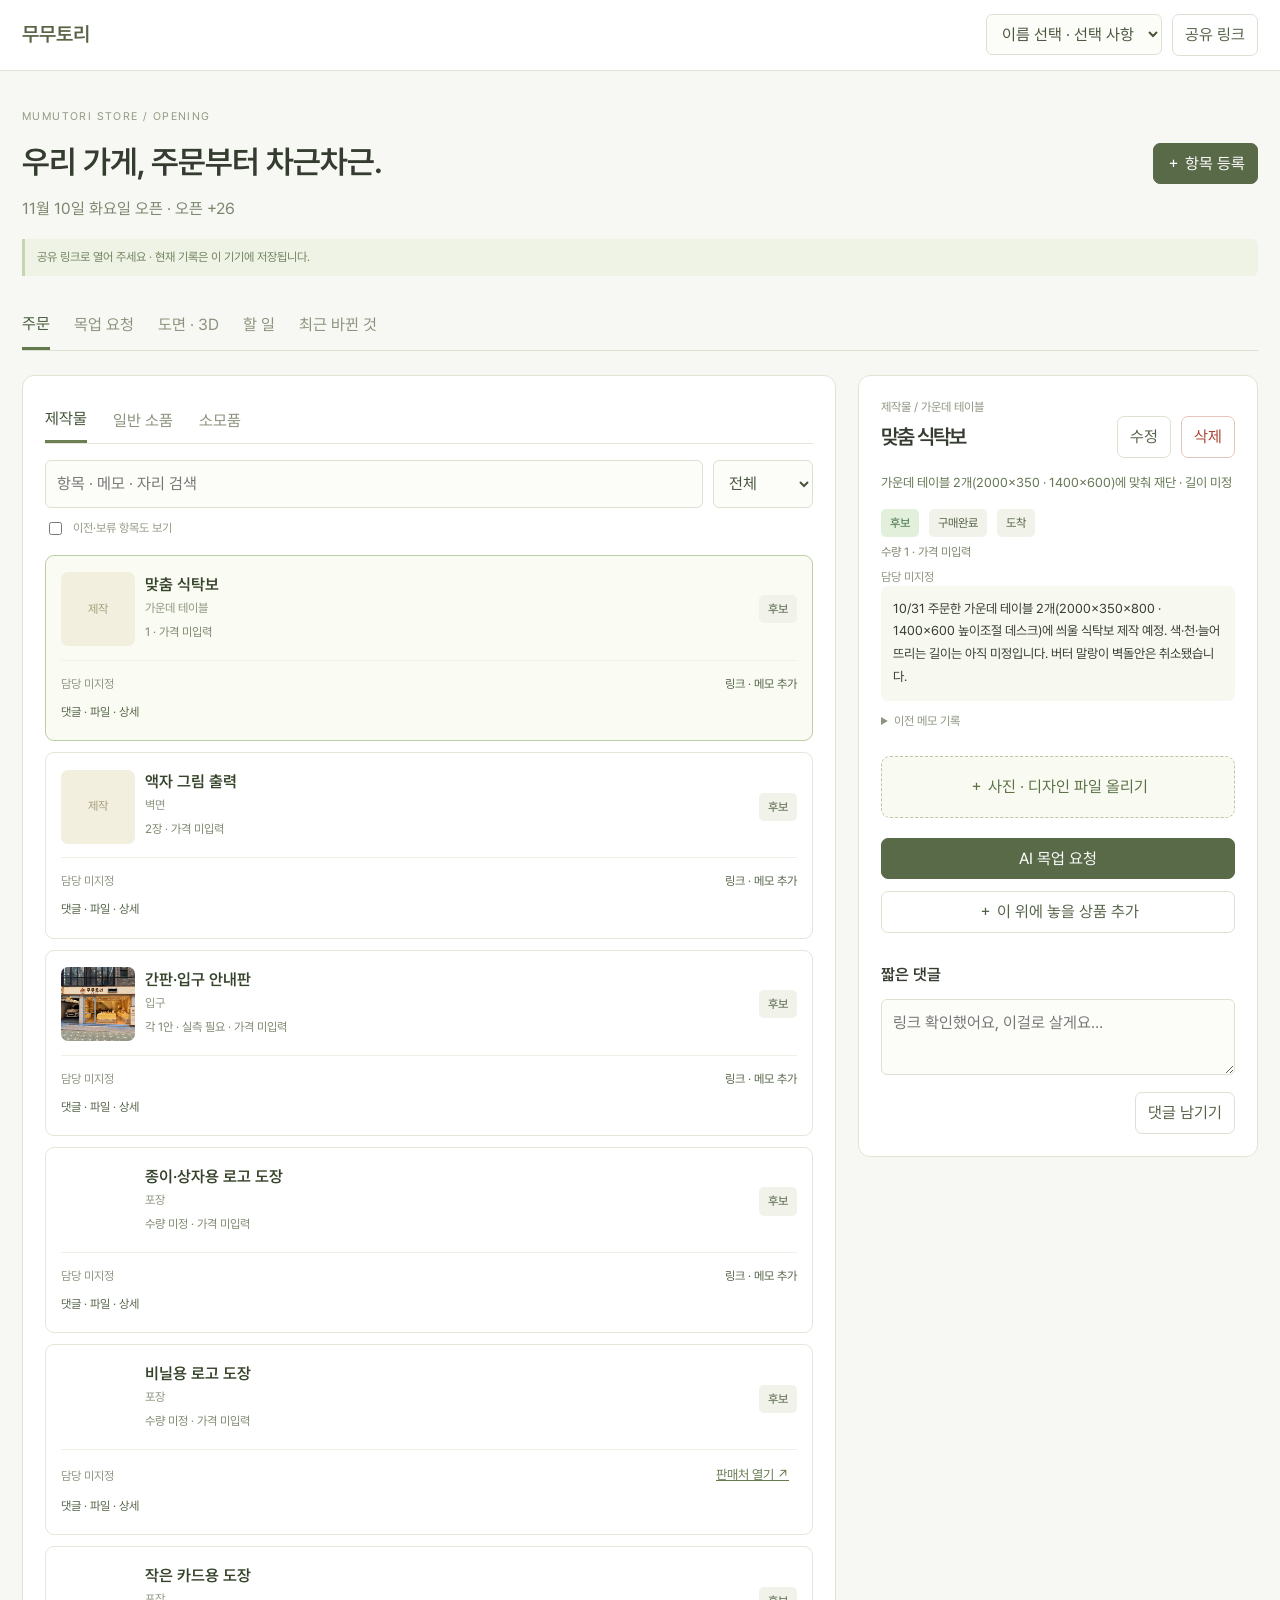
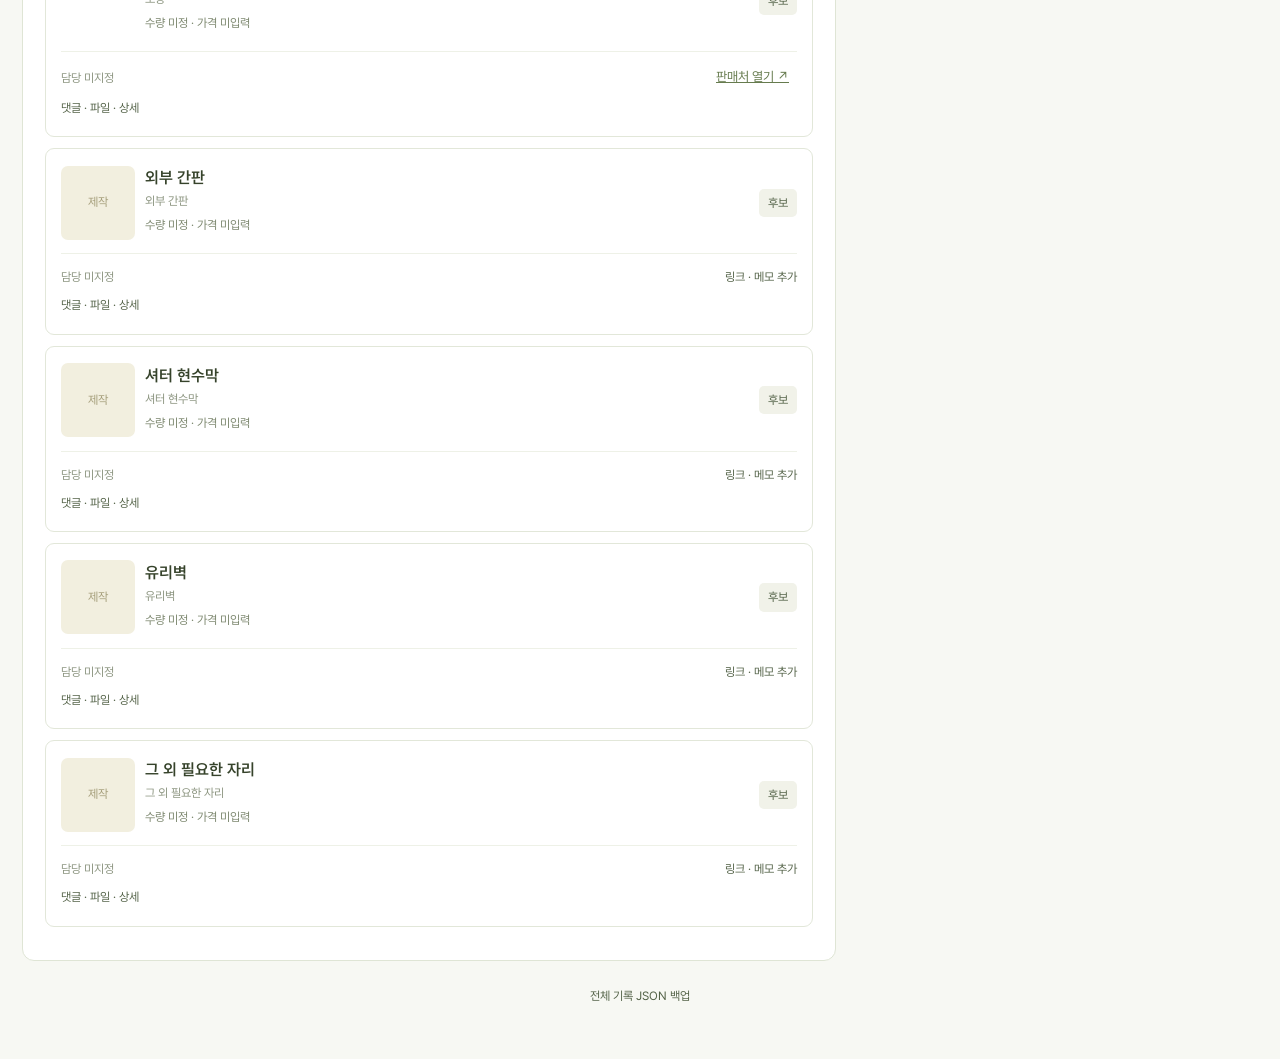
==== commit ae25b9a6: "주문판: 가운데 테이블을 10/31 주문 내용으로(2000×350×800 + 1400×600 높이조절) - 가운데 테이블 · 맞춤 식탁보 안내 문구를 예전 1600×1200 매대에" ====
--- a/index.html
+++ b/index.html
@@ -4,7 +4,7 @@
 <script defer src="preparation-photos.js?v=prep1026v3"></script><script defer src="preparation-images.js?v=prep1026v3"></script><script defer src="preparation-state.js?v=shared1027"></script>
 <script defer src="preparation-view.js?v=prep1026v3examples"></script>
 <script defer src="two-person-plan.js?v=shared1027"></script><script src="shared-merge.js?v=shared1027" defer></script><script src="production-data.js?v=shared1027" defer></script><script src="production-state.js?v=shared1027" defer></script><script src="production-view.js?v=shared1027" defer></script><script defer src="revision-prompts.js?v=design03"></script><link rel="stylesheet" href="preparation.css?v=prep1026v2"><link rel="stylesheet" href="preparation-grid.css?v=prep1026v3examples">
-<link rel="stylesheet" href="shared-board.css?v=shared1027"><link rel="stylesheet" href="order-board.css?v=delete20261031"><script defer src="order-state.js?v=order1027"></script><script defer src="order-view.js?v=delete20261031"></script><script defer src="app.js?v=activity20261028"></script><script defer src="https://www.gstatic.com/firebasejs/12.19.0/firebase-app-compat.js"></script><script defer src="https://www.gstatic.com/firebasejs/12.19.0/firebase-auth-compat.js"></script><script defer src="activity-client.js?v=notif20261028"></script><script defer src="activity-pending.js?v=notif20261028"></script><script type="module" src="activity-auth.js?v=access20261028"></script><link rel="stylesheet" href="/mumutori-dashboard/src/notification-center.css?v=notif20261028"><script defer src="/mumutori-dashboard/src/notification-routes.js?v=notif20261028"></script><script type="module" src="/mumutori-dashboard/src/notification-center.js?v=notif20261028"></script></head>
+<link rel="stylesheet" href="shared-board.css?v=shared1027"><link rel="stylesheet" href="order-board.css?v=delete20261031"><script defer src="order-state.js?v=table20261031"></script><script defer src="order-view.js?v=table20261031"></script><script defer src="app.js?v=activity20261028"></script><script defer src="https://www.gstatic.com/firebasejs/12.19.0/firebase-app-compat.js"></script><script defer src="https://www.gstatic.com/firebasejs/12.19.0/firebase-auth-compat.js"></script><script defer src="activity-client.js?v=notif20261028"></script><script defer src="activity-pending.js?v=notif20261028"></script><script type="module" src="activity-auth.js?v=access20261028"></script><link rel="stylesheet" href="/mumutori-dashboard/src/notification-center.css?v=notif20261028"><script defer src="/mumutori-dashboard/src/notification-routes.js?v=notif20261028"></script><script type="module" src="/mumutori-dashboard/src/notification-center.js?v=notif20261028"></script></head>
 <body class="order-mode"><div id="order-app"></div><div id="legacy-engine" hidden aria-hidden="true"><a class="skip-link" href="#main">본문으로 이동</a>
 <aside class="project-sidebar" id="project-sidebar" aria-label="프로젝트 목차"><button class="sidebar-close" type="button" data-close-nav>목차 닫기 ×</button><a class="sidebar-brand" href="#overview"><img src="assets/brand-logo.png" width="38" height="51" alt="무무토리"><span><strong>무무토리 오프라인</strong><small>현수 · 다희 / 11.01 OPEN</small></span></a><nav aria-label="공간과 실행 메뉴"><div class="sidebar-nav"><a href="#overview"><span>01</span>공동 작업판</a><a href="#today"><span>02</span>오늘 할 일</a><a href="#production"><span>03</span>자리별 제작물</a><a href="#preparation"><span>04</span>매장 준비 목록</a><a href="#resources"><span>05</span>자료 · 확정 기록</a><a href="#ai-guide"><span>06</span>AI용 안내</a><a href="#notes"><span>07</span>노트 · 백업</a><a href="#previous-records"><span>08</span>이전 기록</a></div></nav><div class="sidebar-bottom"><span class="sidebar-save">이 기기에 자동 저장</span><p>같은 링크로 함께 준비하기<br><a class="sidebar-cloud-link" href="#cloud-sync">공유 링크 · 저장 상태 →</a></p><button type="button" data-export-records>준비 기록 내보내기 ↓</button></div></aside><button class="nav-backdrop" id="nav-backdrop" type="button" aria-label="목차 닫기" hidden></button><div class="mobile-project-header"><a href="#overview">무무토리 공동 작업판</a><button type="button" id="menu-toggle" aria-controls="project-sidebar" aria-expanded="false">목차 ☰</button></div><header class="site-header"><div class="page-location">MUMUTORI / 현수 · 다희 공동 작업판</div><span class="edition">OPENING / 2026.11.01</span></header>
 <main id="main" tabindex="-1">
